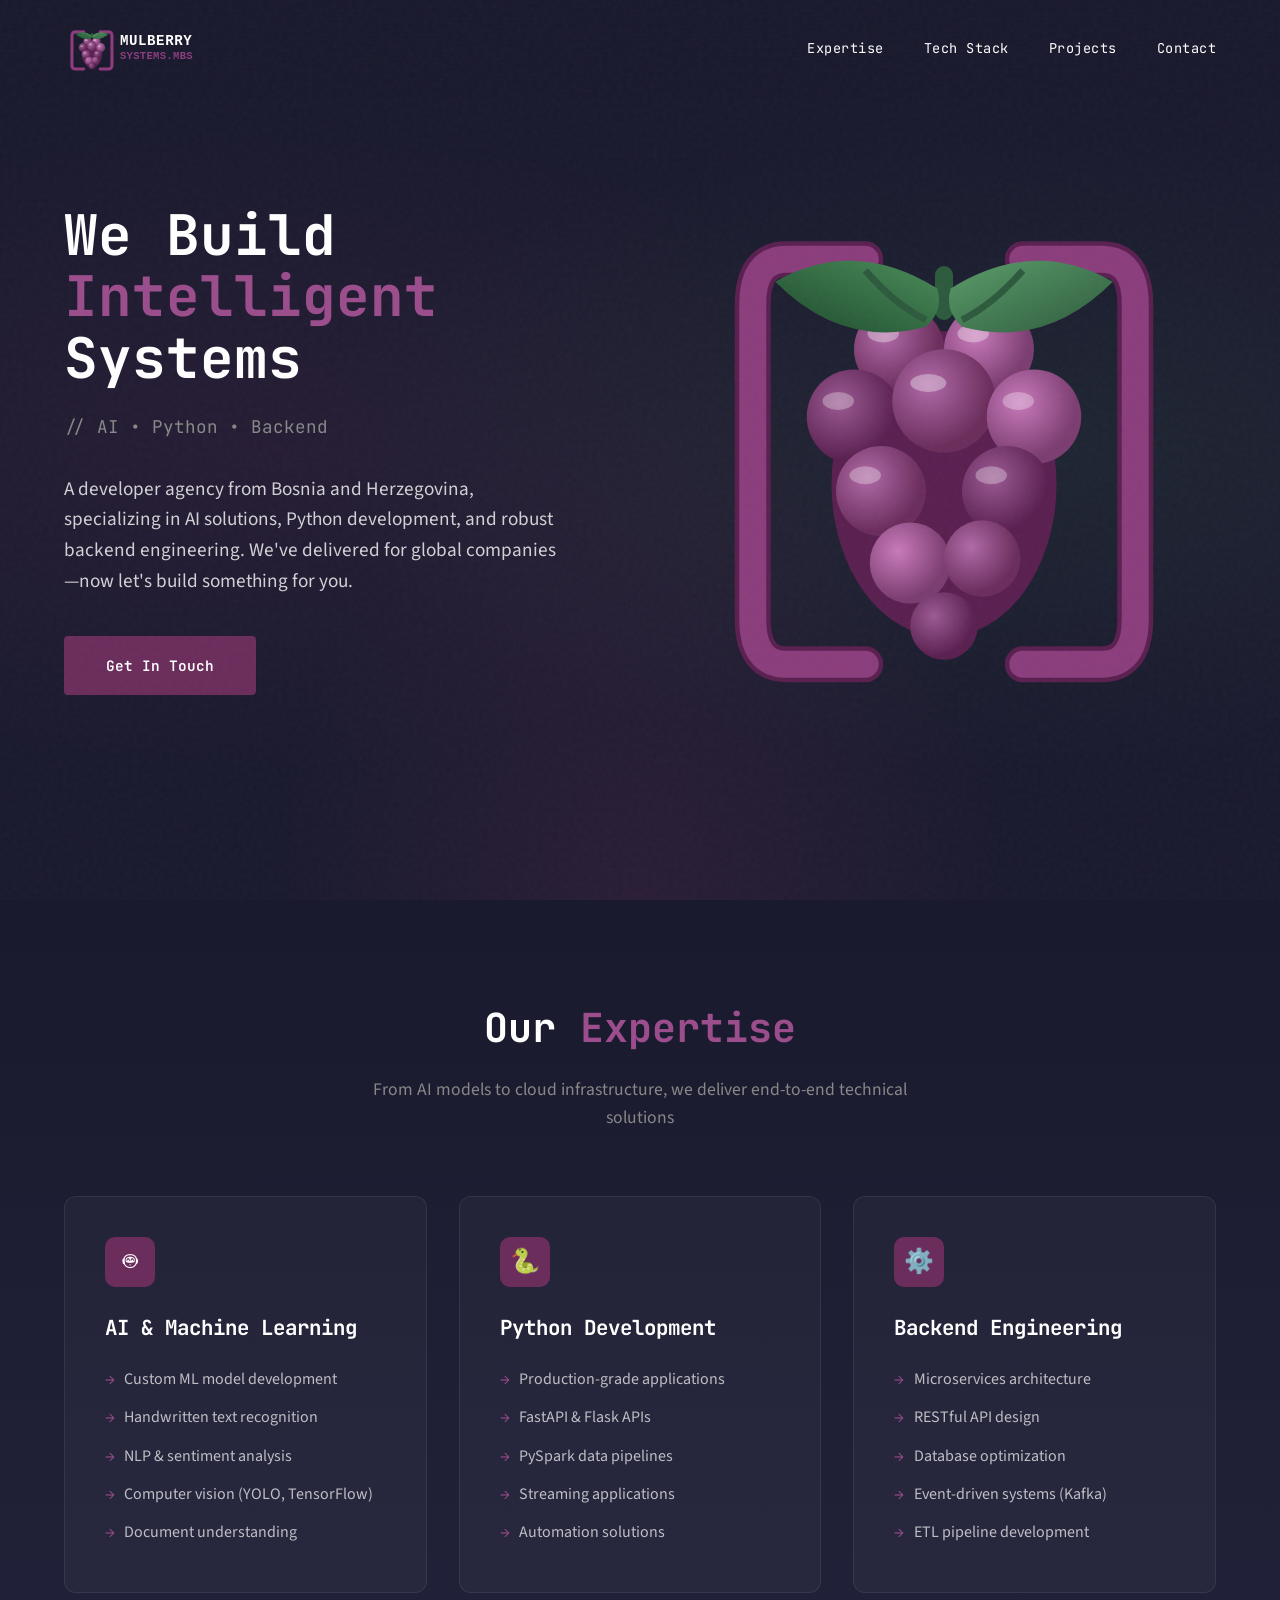
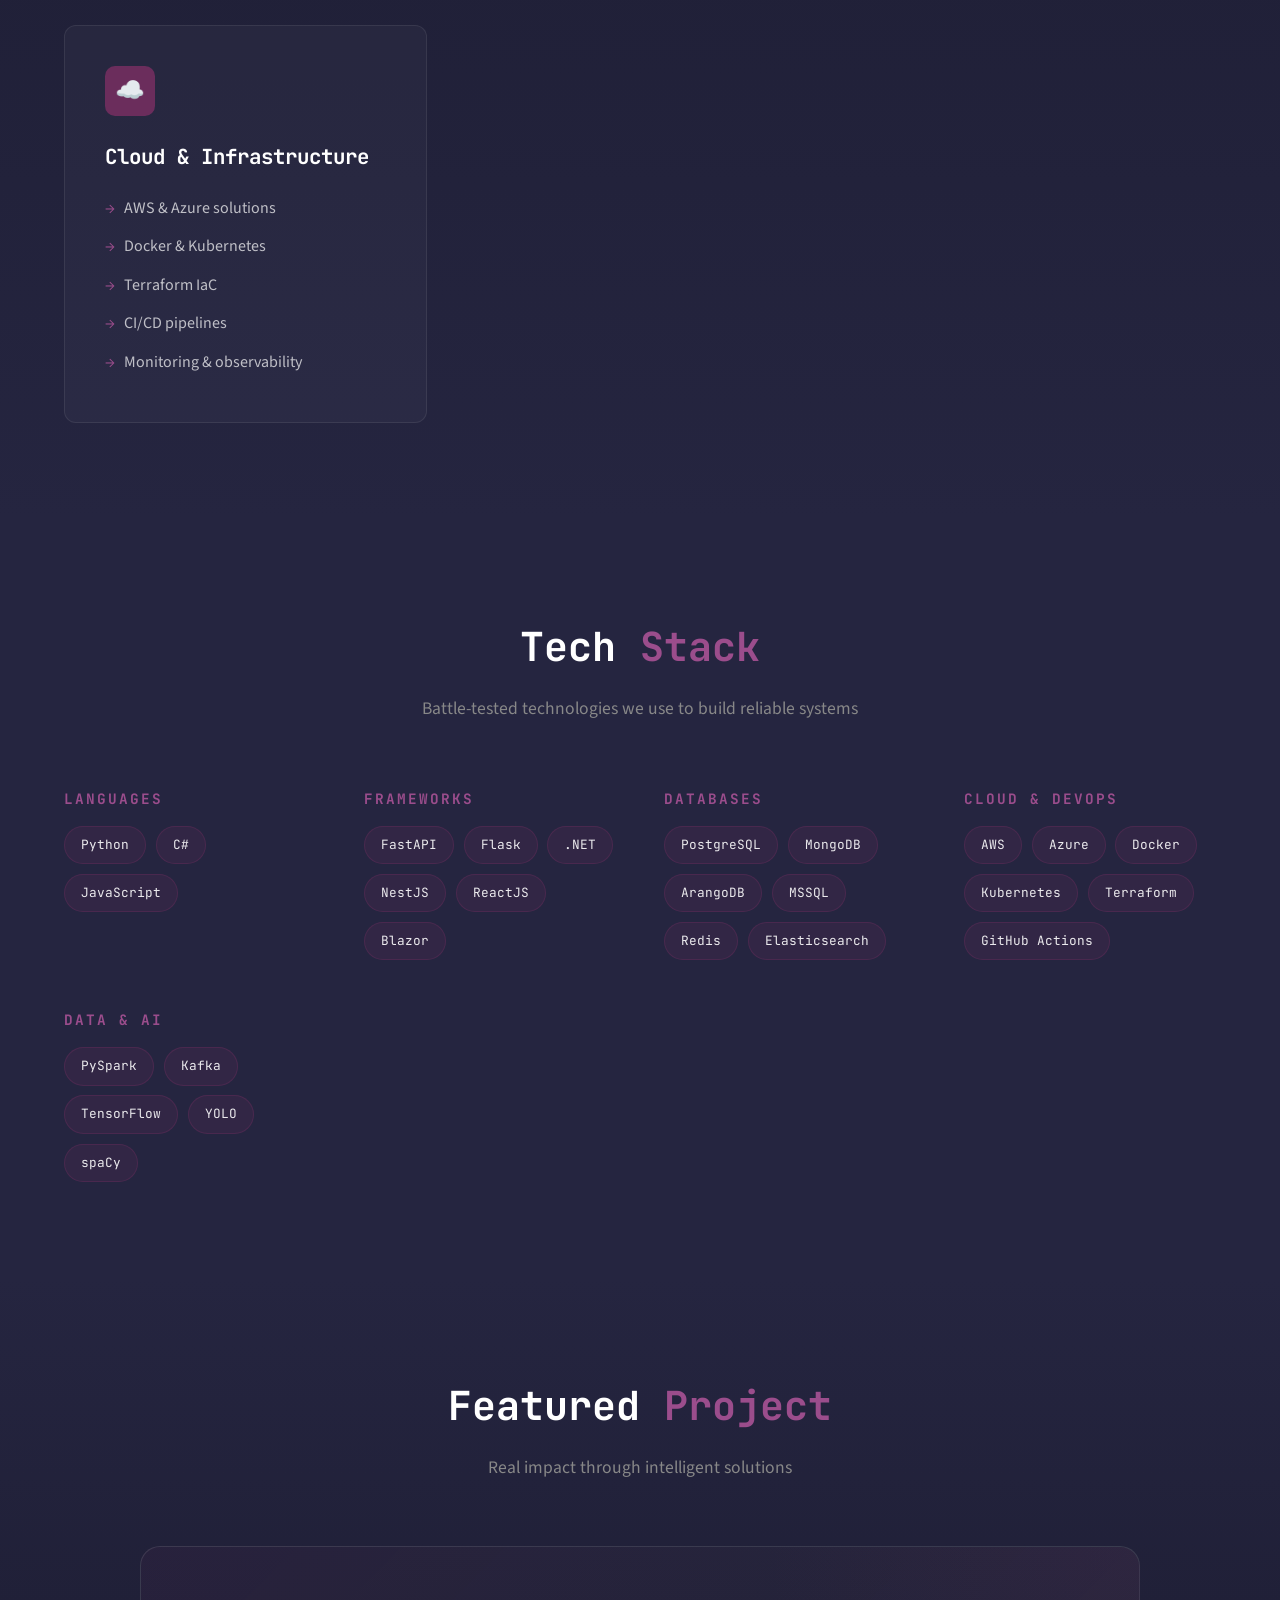
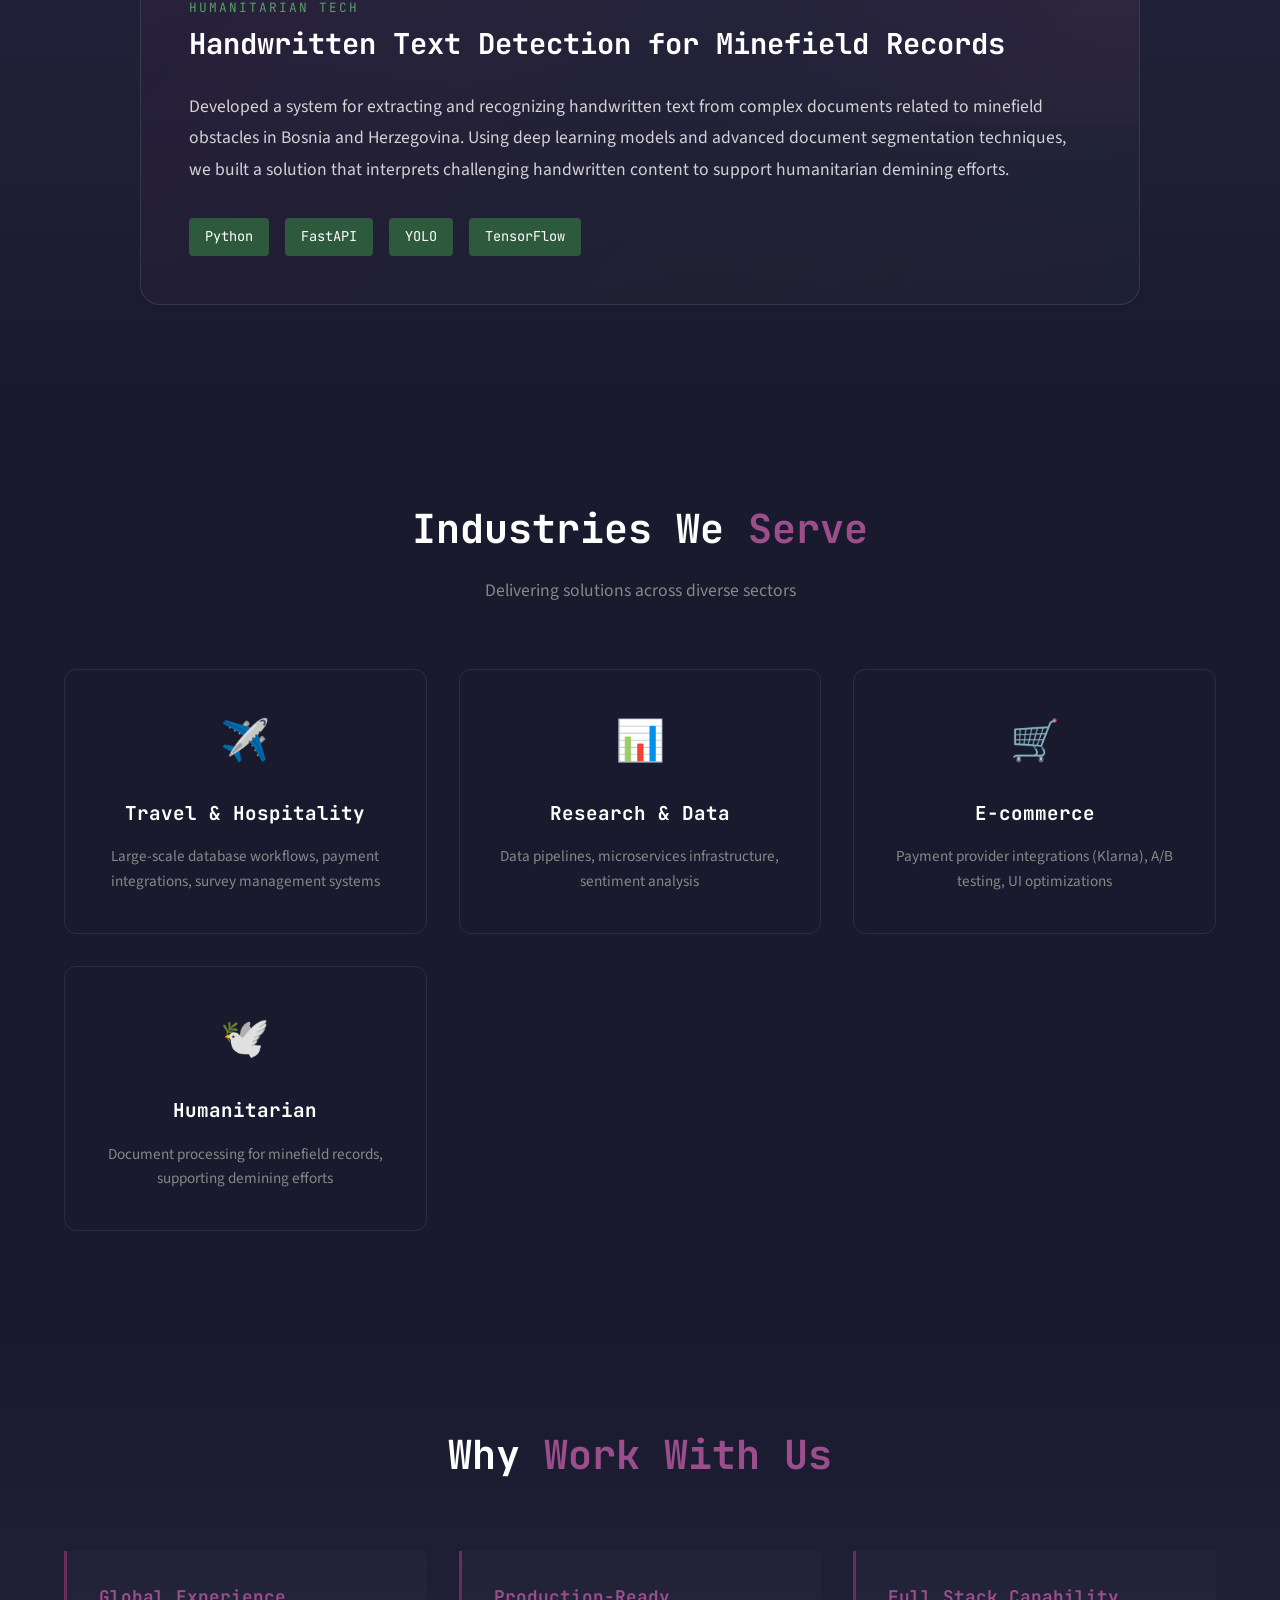
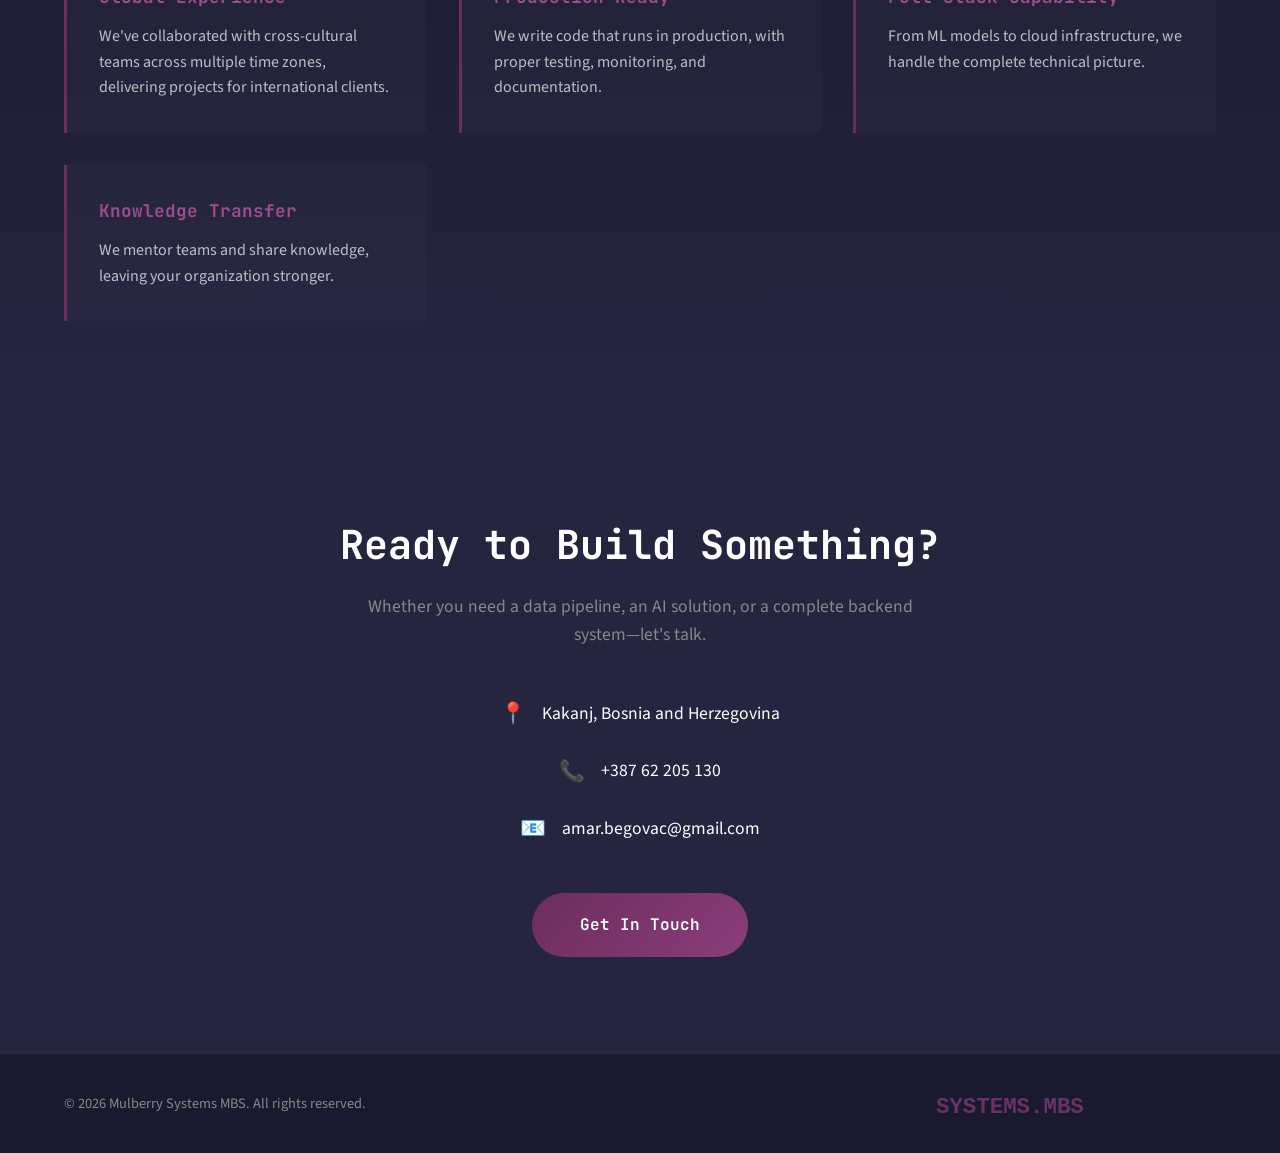
==== index.html @ ce08b0de "init site" ====
<!DOCTYPE html>
<html lang="en">
<head>
  <meta charset="UTF-8">
  <meta name="viewport" content="width=device-width, initial-scale=1.0">
  <title>Mulberry Systems MBS | AI • Python • Backend</title>
  <link rel="preconnect" href="https://fonts.googleapis.com">
  <link rel="preconnect" href="https://fonts.gstatic.com" crossorigin>
  <link href="https://fonts.googleapis.com/css2?family=JetBrains+Mono:wght@400;600;700&family=Source+Sans+3:wght@300;400;600;700&display=swap" rel="stylesheet">
  <style>
    :root {
      --mulberry-dark: #4A1942;
      --mulberry: #6B2D5C;
      --mulberry-mid: #8B3D7C;
      --mulberry-light: #9B4D8C;
      --mulberry-glow: #B06AA8;
      --leaf-dark: #2D5A3D;
      --leaf: #4A8C59;
      --leaf-light: #5A9C69;
      --dark: #1a1a2e;
      --dark-mid: #252540;
      --gray: #888888;
      --light-gray: #f5f5f5;
      --white: #ffffff;
    }

    * {
      margin: 0;
      padding: 0;
      box-sizing: border-box;
    }

    html {
      scroll-behavior: smooth;
    }

    body {
      font-family: 'Source Sans 3', sans-serif;
      background: var(--dark);
      color: var(--white);
      line-height: 1.6;
      overflow-x: hidden;
    }

    /* Noise texture overlay */
    body::before {
      content: '';
      position: fixed;
      top: 0;
      left: 0;
      width: 100%;
      height: 100%;
      background-image: url("data:image/svg+xml,%3Csvg viewBox='0 0 200 200' xmlns='http://www.w3.org/2000/svg'%3E%3Cfilter id='noise'%3E%3CfeTurbulence type='fractalNoise' baseFrequency='0.9' numOctaves='4' stitchTiles='stitch'/%3E%3C/filter%3E%3Crect width='100%' height='100%' filter='url(%23noise)'/%3E%3C/svg%3E");
      opacity: 0.03;
      pointer-events: none;
      z-index: 1000;
    }

    /* Navigation */
    nav {
      position: fixed;
      top: 0;
      left: 0;
      right: 0;
      padding: 1.5rem 4rem;
      display: flex;
      justify-content: space-between;
      align-items: center;
      z-index: 100;
      background: linear-gradient(180deg, rgba(26,26,46,0.95) 0%, rgba(26,26,46,0) 100%);
      transition: all 0.3s ease;
    }

    nav.scrolled {
      background: rgba(26,26,46,0.98);
      backdrop-filter: blur(10px);
      padding: 1rem 4rem;
    }

    .logo {
      height: 50px;
    }

    .nav-links {
      display: flex;
      gap: 2.5rem;
      list-style: none;
    }

    .nav-links a {
      color: var(--white);
      text-decoration: none;
      font-family: 'JetBrains Mono', monospace;
      font-size: 0.85rem;
      letter-spacing: 0.5px;
      position: relative;
      padding: 0.5rem 0;
      transition: color 0.3s ease;
    }

    .nav-links a::after {
      content: '';
      position: absolute;
      bottom: 0;
      left: 0;
      width: 0;
      height: 2px;
      background: var(--mulberry-light);
      transition: width 0.3s ease;
    }

    .nav-links a:hover {
      color: var(--mulberry-light);
    }

    .nav-links a:hover::after {
      width: 100%;
    }

    /* Hero Section */
    .hero {
      min-height: 100vh;
      display: flex;
      align-items: center;
      justify-content: center;
      position: relative;
      padding: 6rem 4rem;
      overflow: hidden;
    }

    .hero-bg {
      position: absolute;
      top: 0;
      left: 0;
      right: 0;
      bottom: 0;
      background: 
        radial-gradient(ellipse at 20% 50%, rgba(107, 45, 92, 0.15) 0%, transparent 50%),
        radial-gradient(ellipse at 80% 50%, rgba(74, 140, 89, 0.1) 0%, transparent 50%),
        radial-gradient(ellipse at 50% 100%, rgba(107, 45, 92, 0.2) 0%, transparent 40%);
    }

    .hero-content {
      max-width: 1400px;
      width: 100%;
      display: grid;
      grid-template-columns: 1fr 1fr;
      gap: 4rem;
      align-items: center;
      position: relative;
      z-index: 1;
    }

    .hero-text h1 {
      font-family: 'JetBrains Mono', monospace;
      font-size: 3.5rem;
      font-weight: 700;
      line-height: 1.1;
      margin-bottom: 1.5rem;
    }

    .hero-text h1 .highlight {
      color: var(--mulberry-light);
    }

    .hero-text .tagline {
      font-family: 'JetBrains Mono', monospace;
      color: var(--gray);
      font-size: 1.1rem;
      margin-bottom: 2rem;
    }

    .hero-text p {
      font-size: 1.2rem;
      color: rgba(255,255,255,0.8);
      max-width: 500px;
      margin-bottom: 2.5rem;
    }

    .cta-button {
      display: inline-block;
      padding: 1rem 2.5rem;
      background: var(--mulberry);
      color: var(--white);
      text-decoration: none;
      font-family: 'JetBrains Mono', monospace;
      font-size: 0.9rem;
      font-weight: 600;
      border-radius: 4px;
      transition: all 0.3s ease;
      border: 2px solid var(--mulberry);
    }

    .cta-button:hover {
      background: transparent;
      color: var(--mulberry-light);
      border-color: var(--mulberry-light);
      transform: translateY(-2px);
      box-shadow: 0 10px 30px rgba(107, 45, 92, 0.3);
    }

    .hero-visual {
      display: flex;
      justify-content: center;
      align-items: center;
    }

    .hero-logo {
      width: 100%;
      max-width: 450px;
      animation: float 6s ease-in-out infinite;
    }

    @keyframes float {
      0%, 100% { transform: translateY(0px); }
      50% { transform: translateY(-20px); }
    }

    /* Section Styles */
    section {
      padding: 6rem 4rem;
      position: relative;
    }

    .section-header {
      text-align: center;
      margin-bottom: 4rem;
    }

    .section-header h2 {
      font-family: 'JetBrains Mono', monospace;
      font-size: 2.5rem;
      font-weight: 700;
      margin-bottom: 1rem;
    }

    .section-header h2 .accent {
      color: var(--mulberry-light);
    }

    .section-header p {
      color: var(--gray);
      font-size: 1.1rem;
      max-width: 600px;
      margin: 0 auto;
    }

    /* Expertise Section */
    .expertise {
      background: linear-gradient(180deg, var(--dark) 0%, var(--dark-mid) 100%);
    }

    .expertise-grid {
      display: grid;
      grid-template-columns: repeat(auto-fit, minmax(320px, 1fr));
      gap: 2rem;
      max-width: 1400px;
      margin: 0 auto;
    }

    .expertise-card {
      background: rgba(255,255,255,0.03);
      border: 1px solid rgba(255,255,255,0.08);
      border-radius: 12px;
      padding: 2.5rem;
      transition: all 0.4s ease;
      position: relative;
      overflow: hidden;
    }

    .expertise-card::before {
      content: '';
      position: absolute;
      top: 0;
      left: 0;
      right: 0;
      height: 3px;
      background: linear-gradient(90deg, var(--mulberry), var(--mulberry-light));
      transform: scaleX(0);
      transition: transform 0.4s ease;
    }

    .expertise-card:hover {
      background: rgba(255,255,255,0.05);
      border-color: rgba(139, 61, 124, 0.3);
      transform: translateY(-5px);
    }

    .expertise-card:hover::before {
      transform: scaleX(1);
    }

    .expertise-card .icon {
      width: 50px;
      height: 50px;
      background: var(--mulberry);
      border-radius: 10px;
      display: flex;
      align-items: center;
      justify-content: center;
      margin-bottom: 1.5rem;
      font-size: 1.5rem;
    }

    .expertise-card h3 {
      font-family: 'JetBrains Mono', monospace;
      font-size: 1.3rem;
      margin-bottom: 1rem;
      color: var(--white);
    }

    .expertise-card ul {
      list-style: none;
      color: rgba(255,255,255,0.7);
    }

    .expertise-card li {
      padding: 0.4rem 0;
      padding-left: 1.2rem;
      position: relative;
    }

    .expertise-card li::before {
      content: '→';
      position: absolute;
      left: 0;
      color: var(--mulberry-light);
    }

    /* Tech Stack Section */
    .tech-stack {
      background: var(--dark-mid);
    }

    .tech-categories {
      display: grid;
      grid-template-columns: repeat(auto-fit, minmax(250px, 1fr));
      gap: 3rem;
      max-width: 1200px;
      margin: 0 auto;
    }

    .tech-category h3 {
      font-family: 'JetBrains Mono', monospace;
      font-size: 0.9rem;
      color: var(--mulberry-light);
      margin-bottom: 1rem;
      text-transform: uppercase;
      letter-spacing: 2px;
    }

    .tech-tags {
      display: flex;
      flex-wrap: wrap;
      gap: 0.6rem;
    }

    .tech-tag {
      background: rgba(107, 45, 92, 0.2);
      border: 1px solid rgba(107, 45, 92, 0.4);
      padding: 0.5rem 1rem;
      border-radius: 20px;
      font-family: 'JetBrains Mono', monospace;
      font-size: 0.8rem;
      color: rgba(255,255,255,0.9);
      transition: all 0.3s ease;
    }

    .tech-tag:hover {
      background: var(--mulberry);
      border-color: var(--mulberry);
      transform: scale(1.05);
    }

    /* Featured Project */
    .featured-project {
      background: linear-gradient(180deg, var(--dark-mid) 0%, var(--dark) 100%);
    }

    .project-showcase {
      max-width: 1000px;
      margin: 0 auto;
      background: linear-gradient(135deg, rgba(107, 45, 92, 0.1) 0%, rgba(74, 140, 89, 0.05) 100%);
      border: 1px solid rgba(255,255,255,0.1);
      border-radius: 20px;
      padding: 3rem;
      position: relative;
      overflow: hidden;
    }

    .project-showcase::before {
      content: '';
      position: absolute;
      top: -50%;
      right: -50%;
      width: 100%;
      height: 100%;
      background: radial-gradient(circle, rgba(107, 45, 92, 0.15) 0%, transparent 70%);
    }

    .project-content {
      position: relative;
      z-index: 1;
    }

    .project-label {
      font-family: 'JetBrains Mono', monospace;
      font-size: 0.8rem;
      color: var(--leaf-light);
      text-transform: uppercase;
      letter-spacing: 2px;
      margin-bottom: 1rem;
    }

    .project-content h3 {
      font-family: 'JetBrains Mono', monospace;
      font-size: 1.8rem;
      margin-bottom: 1.5rem;
    }

    .project-content p {
      color: rgba(255,255,255,0.8);
      font-size: 1.1rem;
      line-height: 1.8;
      margin-bottom: 2rem;
    }

    .project-tech {
      display: flex;
      gap: 1rem;
      flex-wrap: wrap;
    }

    .project-tech span {
      background: var(--leaf-dark);
      padding: 0.5rem 1rem;
      border-radius: 4px;
      font-family: 'JetBrains Mono', monospace;
      font-size: 0.85rem;
    }

    /* Industries Section */
    .industries {
      background: var(--dark);
    }

    .industries-grid {
      display: grid;
      grid-template-columns: repeat(auto-fit, minmax(280px, 1fr));
      gap: 2rem;
      max-width: 1200px;
      margin: 0 auto;
    }

    .industry-card {
      text-align: center;
      padding: 2.5rem 2rem;
      border: 1px solid rgba(255,255,255,0.08);
      border-radius: 12px;
      transition: all 0.3s ease;
    }

    .industry-card:hover {
      border-color: var(--mulberry-mid);
      background: rgba(107, 45, 92, 0.05);
    }

    .industry-card .industry-icon {
      font-size: 2.5rem;
      margin-bottom: 1.5rem;
    }

    .industry-card h3 {
      font-family: 'JetBrains Mono', monospace;
      font-size: 1.2rem;
      margin-bottom: 1rem;
    }

    .industry-card p {
      color: var(--gray);
      font-size: 0.95rem;
    }

    /* Why Us Section */
    .why-us {
      background: linear-gradient(180deg, var(--dark) 0%, var(--dark-mid) 100%);
    }

    .why-us-grid {
      display: grid;
      grid-template-columns: repeat(auto-fit, minmax(280px, 1fr));
      gap: 2rem;
      max-width: 1200px;
      margin: 0 auto;
    }

    .why-card {
      padding: 2rem;
      border-left: 3px solid var(--mulberry);
      background: rgba(255,255,255,0.02);
    }

    .why-card h3 {
      font-family: 'JetBrains Mono', monospace;
      font-size: 1.1rem;
      margin-bottom: 0.8rem;
      color: var(--mulberry-light);
    }

    .why-card p {
      color: rgba(255,255,255,0.7);
    }

    /* Contact Section */
    .contact {
      background: var(--dark-mid);
      text-align: center;
    }

    .contact-content {
      max-width: 600px;
      margin: 0 auto;
    }

    .contact-content h2 {
      font-family: 'JetBrains Mono', monospace;
      font-size: 2.5rem;
      margin-bottom: 1rem;
    }

    .contact-content > p {
      color: var(--gray);
      font-size: 1.1rem;
      margin-bottom: 3rem;
    }

    .contact-details {
      display: flex;
      flex-direction: column;
      gap: 1.5rem;
      margin-bottom: 3rem;
    }

    .contact-item {
      display: flex;
      align-items: center;
      justify-content: center;
      gap: 1rem;
      font-size: 1.1rem;
    }

    .contact-item .icon {
      font-size: 1.3rem;
    }

    .contact-item a {
      color: var(--white);
      text-decoration: none;
      transition: color 0.3s ease;
    }

    .contact-item a:hover {
      color: var(--mulberry-light);
    }

    .contact-cta {
      padding: 1.2rem 3rem;
      background: linear-gradient(135deg, var(--mulberry) 0%, var(--mulberry-mid) 100%);
      color: var(--white);
      text-decoration: none;
      font-family: 'JetBrains Mono', monospace;
      font-size: 1rem;
      font-weight: 600;
      border-radius: 50px;
      display: inline-block;
      transition: all 0.3s ease;
    }

    .contact-cta:hover {
      transform: translateY(-3px);
      box-shadow: 0 15px 40px rgba(107, 45, 92, 0.4);
    }

    /* Footer */
    footer {
      background: var(--dark);
      padding: 2rem 4rem;
      border-top: 1px solid rgba(255,255,255,0.08);
    }

    .footer-content {
      max-width: 1400px;
      margin: 0 auto;
      display: flex;
      justify-content: space-between;
      align-items: center;
    }

    .footer-content p {
      color: var(--gray);
      font-size: 0.9rem;
    }

    .footer-logo {
      height: 35px;
      opacity: 0.7;
    }

    /* Scroll animations */
    .fade-in {
      opacity: 0;
      transform: translateY(30px);
      transition: opacity 0.6s ease, transform 0.6s ease;
    }

    .fade-in.visible {
      opacity: 1;
      transform: translateY(0);
    }

    /* Mobile Responsive */
    @media (max-width: 968px) {
      nav {
        padding: 1rem 2rem;
      }

      .nav-links {
        display: none;
      }

      .hero-content {
        grid-template-columns: 1fr;
        text-align: center;
      }

      .hero-text h1 {
        font-size: 2.5rem;
      }

      .hero-text p {
        margin: 0 auto 2.5rem auto;
      }

      .hero-logo {
        max-width: 300px;
      }

      section {
        padding: 4rem 2rem;
      }

      .section-header h2 {
        font-size: 2rem;
      }

      .footer-content {
        flex-direction: column;
        gap: 1rem;
        text-align: center;
      }
    }

    /* Mobile menu */
    .mobile-menu-btn {
      display: none;
      background: none;
      border: none;
      color: var(--white);
      font-size: 1.5rem;
      cursor: pointer;
    }

    @media (max-width: 968px) {
      .mobile-menu-btn {
        display: block;
      }
    }
  </style>
</head>
<body>
  <!-- Navigation -->
  <nav id="navbar">
    <svg class="logo" viewBox="0 0 580 170" xmlns="http://www.w3.org/2000/svg">
      <defs>
        <radialGradient id="bg1" cx="35%" cy="35%" r="60%">
          <stop offset="0%" style="stop-color:#B06AA8"/>
          <stop offset="100%" style="stop-color:#6B2D5C"/>
        </radialGradient>
        <radialGradient id="bg2" cx="35%" cy="35%" r="60%">
          <stop offset="0%" style="stop-color:#9B5A93"/>
          <stop offset="100%" style="stop-color:#5A2050"/>
        </radialGradient>
        <radialGradient id="bg3" cx="35%" cy="35%" r="60%">
          <stop offset="0%" style="stop-color:#C87ABB"/>
          <stop offset="100%" style="stop-color:#7B3D70"/>
        </radialGradient>
        <radialGradient id="bgBg" cx="50%" cy="50%" r="50%">
          <stop offset="0%" style="stop-color:#6B3560"/>
          <stop offset="100%" style="stop-color:#4A1840"/>
        </radialGradient>
        <linearGradient id="lf1" x1="0%" y1="0%" x2="100%" y2="100%">
          <stop offset="0%" style="stop-color:#5A9C69"/>
          <stop offset="100%" style="stop-color:#2D5A3D"/>
        </linearGradient>
        <linearGradient id="lf2" x1="100%" y1="0%" x2="0%" y2="100%">
          <stop offset="0%" style="stop-color:#4A8C59"/>
          <stop offset="100%" style="stop-color:#1D4A2D"/>
        </linearGradient>
      </defs>
      <g transform="translate(25, 15)">
        <path d="M42 12 L14 12 Q2 12 2 26 L2 124 Q2 138 14 138 L42 138" fill="none" stroke="#5A2050" stroke-width="12" stroke-linecap="round"/>
        <path d="M42 12 L14 12 Q2 12 2 26 L2 124 Q2 138 14 138 L42 138" fill="none" stroke="#8B3D7C" stroke-width="9" stroke-linecap="round"/>
        <path d="M98 12 L126 12 Q138 12 138 26 L138 124 Q138 138 126 138 L98 138" fill="none" stroke="#5A2050" stroke-width="12" stroke-linecap="round"/>
        <path d="M98 12 L126 12 Q138 12 138 26 L138 124 Q138 138 126 138 L98 138" fill="none" stroke="#8B3D7C" stroke-width="9" stroke-linecap="round"/>
        <ellipse cx="70" cy="85" rx="35" ry="48" fill="#5A2050"/>
        <circle cx="55" cy="45" r="14" fill="url(#bg1)"/>
        <circle cx="85" cy="45" r="14" fill="url(#bg3)"/>
        <circle cx="40" cy="65" r="15" fill="url(#bg2)"/>
        <circle cx="70" cy="60" r="16" fill="url(#bg1)"/>
        <circle cx="100" cy="65" r="15" fill="url(#bg3)"/>
        <circle cx="50" cy="88" r="14" fill="url(#bg1)"/>
        <circle cx="90" cy="88" r="14" fill="url(#bg2)"/>
        <circle cx="60" cy="110" r="13" fill="url(#bg3)"/>
        <circle cx="82" cy="108" r="12" fill="url(#bg1)"/>
        <circle cx="70" cy="128" r="11" fill="url(#bg2)"/>
        <ellipse cx="50" cy="40" rx="5" ry="3" fill="rgba(255,255,255,0.35)"/>
        <ellipse cx="80" cy="40" rx="5" ry="3" fill="rgba(255,255,255,0.35)"/>
        <ellipse cx="35" cy="60" rx="5" ry="3" fill="rgba(255,255,255,0.3)"/>
        <ellipse cx="65" cy="54" rx="6" ry="3" fill="rgba(255,255,255,0.35)"/>
        <ellipse cx="95" cy="60" rx="5" ry="3" fill="rgba(255,255,255,0.3)"/>
        <ellipse cx="45" cy="83" rx="5" ry="3" fill="rgba(255,255,255,0.3)"/>
        <ellipse cx="85" cy="83" rx="5" ry="3" fill="rgba(255,255,255,0.3)"/>
        <path d="M70 30 L70 18" stroke="#2D5A3D" stroke-width="6" stroke-linecap="round"/>
        <path d="M68 22 Q40 5 15 20 Q35 40 65 35 Q70 30 68 22 Z" fill="url(#lf2)"/>
        <path d="M42 18 Q52 28 64 32" stroke="#2D5A3D" stroke-width="2" fill="none"/>
        <path d="M72 22 Q100 5 125 20 Q105 40 75 35 Q70 30 72 22 Z" fill="url(#lf1)"/>
        <path d="M98 18 Q88 28 76 32" stroke="#2D5A3D" stroke-width="2" fill="none"/>
      </g>
      <text x="190" y="70" font-family="'Courier New', monospace" font-size="48" font-weight="bold" fill="#ffffff" letter-spacing="2">MULBERRY</text>
      <text x="190" y="120" font-family="'Courier New', monospace" font-size="36" font-weight="bold" fill="#8B3D7C" letter-spacing="1">SYSTEMS.MBS</text>
    </svg>
    <ul class="nav-links">
      <li><a href="#expertise">Expertise</a></li>
      <li><a href="#tech">Tech Stack</a></li>
      <li><a href="#project">Projects</a></li>
      <li><a href="#contact">Contact</a></li>
    </ul>
    <button class="mobile-menu-btn">☰</button>
  </nav>

  <!-- Hero Section -->
  <section class="hero">
    <div class="hero-bg"></div>
    <div class="hero-content">
      <div class="hero-text">
        <h1>We Build <span class="highlight">Intelligent</span> Systems</h1>
        <p class="tagline">// AI • Python • Backend</p>
        <p>A developer agency from Bosnia and Herzegovina, specializing in AI solutions, Python development, and robust backend engineering. We've delivered for global companies—now let's build something for you.</p>
        <a href="#contact" class="cta-button">Get In Touch</a>
      </div>
      <div class="hero-visual">
        <svg class="hero-logo" viewBox="0 0 200 220" xmlns="http://www.w3.org/2000/svg">
          <defs>
            <radialGradient id="hb1" cx="35%" cy="35%" r="60%">
              <stop offset="0%" style="stop-color:#B06AA8"/>
              <stop offset="100%" style="stop-color:#6B2D5C"/>
            </radialGradient>
            <radialGradient id="hb2" cx="35%" cy="35%" r="60%">
              <stop offset="0%" style="stop-color:#9B5A93"/>
              <stop offset="100%" style="stop-color:#5A2050"/>
            </radialGradient>
            <radialGradient id="hb3" cx="35%" cy="35%" r="60%">
              <stop offset="0%" style="stop-color:#C87ABB"/>
              <stop offset="100%" style="stop-color:#7B3D70"/>
            </radialGradient>
            <linearGradient id="hlf1" x1="0%" y1="0%" x2="100%" y2="100%">
              <stop offset="0%" style="stop-color:#5A9C69"/>
              <stop offset="100%" style="stop-color:#2D5A3D"/>
            </linearGradient>
            <linearGradient id="hlf2" x1="100%" y1="0%" x2="0%" y2="100%">
              <stop offset="0%" style="stop-color:#4A8C59"/>
              <stop offset="100%" style="stop-color:#1D4A2D"/>
            </linearGradient>
          </defs>
          <g transform="translate(10, 10)">
            <path d="M55 15 L20 15 Q5 15 5 35 L5 175 Q5 195 20 195 L55 195" fill="none" stroke="#5A2050" stroke-width="16" stroke-linecap="round"/>
            <path d="M55 15 L20 15 Q5 15 5 35 L5 175 Q5 195 20 195 L55 195" fill="none" stroke="#8B3D7C" stroke-width="12" stroke-linecap="round"/>
            <path d="M125 15 L160 15 Q175 15 175 35 L175 175 Q175 195 160 195 L125 195" fill="none" stroke="#5A2050" stroke-width="16" stroke-linecap="round"/>
            <path d="M125 15 L160 15 Q175 15 175 35 L175 175 Q175 195 160 195 L125 195" fill="none" stroke="#8B3D7C" stroke-width="12" stroke-linecap="round"/>
            <ellipse cx="90" cy="115" rx="50" ry="68" fill="#5A2050"/>
            <circle cx="70" cy="55" r="20" fill="url(#hb1)"/>
            <circle cx="110" cy="55" r="20" fill="url(#hb3)"/>
            <circle cx="50" cy="85" r="21" fill="url(#hb2)"/>
            <circle cx="90" cy="78" r="23" fill="url(#hb1)"/>
            <circle cx="130" cy="85" r="21" fill="url(#hb3)"/>
            <circle cx="62" cy="118" r="20" fill="url(#hb1)"/>
            <circle cx="118" cy="118" r="20" fill="url(#hb2)"/>
            <circle cx="75" cy="150" r="18" fill="url(#hb3)"/>
            <circle cx="107" cy="148" r="17" fill="url(#hb1)"/>
            <circle cx="90" cy="178" r="15" fill="url(#hb2)"/>
            <ellipse cx="63" cy="48" rx="7" ry="4" fill="rgba(255,255,255,0.35)"/>
            <ellipse cx="103" cy="48" rx="7" ry="4" fill="rgba(255,255,255,0.35)"/>
            <ellipse cx="43" cy="78" rx="7" ry="4" fill="rgba(255,255,255,0.3)"/>
            <ellipse cx="83" cy="70" rx="8" ry="4" fill="rgba(255,255,255,0.35)"/>
            <ellipse cx="123" cy="78" rx="7" ry="4" fill="rgba(255,255,255,0.3)"/>
            <ellipse cx="55" cy="111" rx="7" ry="4" fill="rgba(255,255,255,0.3)"/>
            <ellipse cx="111" cy="111" rx="7" ry="4" fill="rgba(255,255,255,0.3)"/>
            <path d="M90 38 L90 22" stroke="#2D5A3D" stroke-width="8" stroke-linecap="round"/>
            <path d="M87 28 Q50 5 15 25 Q45 55 82 45 Q90 38 87 28 Z" fill="url(#hlf2)"/>
            <path d="M55 20 Q68 35 82 42" stroke="#2D5A3D" stroke-width="3" fill="none"/>
            <path d="M93 28 Q130 5 165 25 Q135 55 98 45 Q90 38 93 28 Z" fill="url(#hlf1)"/>
            <path d="M125 20 Q112 35 98 42" stroke="#2D5A3D" stroke-width="3" fill="none"/>
          </g>
        </svg>
      </div>
    </div>
  </section>

  <!-- Expertise Section -->
  <section class="expertise" id="expertise">
    <div class="section-header fade-in">
      <h2>Our <span class="accent">Expertise</span></h2>
      <p>From AI models to cloud infrastructure, we deliver end-to-end technical solutions</p>
    </div>
    <div class="expertise-grid">
      <div class="expertise-card fade-in">
        <div class="icon">🤖</div>
        <h3>AI & Machine Learning</h3>
        <ul>
          <li>Custom ML model development</li>
          <li>Handwritten text recognition</li>
          <li>NLP & sentiment analysis</li>
          <li>Computer vision (YOLO, TensorFlow)</li>
          <li>Document understanding</li>
        </ul>
      </div>
      <div class="expertise-card fade-in">
        <div class="icon">🐍</div>
        <h3>Python Development</h3>
        <ul>
          <li>Production-grade applications</li>
          <li>FastAPI & Flask APIs</li>
          <li>PySpark data pipelines</li>
          <li>Streaming applications</li>
          <li>Automation solutions</li>
        </ul>
      </div>
      <div class="expertise-card fade-in">
        <div class="icon">⚙️</div>
        <h3>Backend Engineering</h3>
        <ul>
          <li>Microservices architecture</li>
          <li>RESTful API design</li>
          <li>Database optimization</li>
          <li>Event-driven systems (Kafka)</li>
          <li>ETL pipeline development</li>
        </ul>
      </div>
      <div class="expertise-card fade-in">
        <div class="icon">☁️</div>
        <h3>Cloud & Infrastructure</h3>
        <ul>
          <li>AWS & Azure solutions</li>
          <li>Docker & Kubernetes</li>
          <li>Terraform IaC</li>
          <li>CI/CD pipelines</li>
          <li>Monitoring & observability</li>
        </ul>
      </div>
    </div>
  </section>

  <!-- Tech Stack Section -->
  <section class="tech-stack" id="tech">
    <div class="section-header fade-in">
      <h2>Tech <span class="accent">Stack</span></h2>
      <p>Battle-tested technologies we use to build reliable systems</p>
    </div>
    <div class="tech-categories fade-in">
      <div class="tech-category">
        <h3>Languages</h3>
        <div class="tech-tags">
          <span class="tech-tag">Python</span>
          <span class="tech-tag">C#</span>
          <span class="tech-tag">JavaScript</span>
        </div>
      </div>
      <div class="tech-category">
        <h3>Frameworks</h3>
        <div class="tech-tags">
          <span class="tech-tag">FastAPI</span>
          <span class="tech-tag">Flask</span>
          <span class="tech-tag">.NET</span>
          <span class="tech-tag">NestJS</span>
          <span class="tech-tag">ReactJS</span>
          <span class="tech-tag">Blazor</span>
        </div>
      </div>
      <div class="tech-category">
        <h3>Databases</h3>
        <div class="tech-tags">
          <span class="tech-tag">PostgreSQL</span>
          <span class="tech-tag">MongoDB</span>
          <span class="tech-tag">ArangoDB</span>
          <span class="tech-tag">MSSQL</span>
          <span class="tech-tag">Redis</span>
          <span class="tech-tag">Elasticsearch</span>
        </div>
      </div>
      <div class="tech-category">
        <h3>Cloud & DevOps</h3>
        <div class="tech-tags">
          <span class="tech-tag">AWS</span>
          <span class="tech-tag">Azure</span>
          <span class="tech-tag">Docker</span>
          <span class="tech-tag">Kubernetes</span>
          <span class="tech-tag">Terraform</span>
          <span class="tech-tag">GitHub Actions</span>
        </div>
      </div>
      <div class="tech-category">
        <h3>Data & AI</h3>
        <div class="tech-tags">
          <span class="tech-tag">PySpark</span>
          <span class="tech-tag">Kafka</span>
          <span class="tech-tag">TensorFlow</span>
          <span class="tech-tag">YOLO</span>
          <span class="tech-tag">spaCy</span>
        </div>
      </div>
    </div>
  </section>

  <!-- Featured Project Section -->
  <section class="featured-project" id="project">
    <div class="section-header fade-in">
      <h2>Featured <span class="accent">Project</span></h2>
      <p>Real impact through intelligent solutions</p>
    </div>
    <div class="project-showcase fade-in">
      <div class="project-content">
        <span class="project-label">Humanitarian Tech</span>
        <h3>Handwritten Text Detection for Minefield Records</h3>
        <p>Developed a system for extracting and recognizing handwritten text from complex documents related to minefield obstacles in Bosnia and Herzegovina. Using deep learning models and advanced document segmentation techniques, we built a solution that interprets challenging handwritten content to support humanitarian demining efforts.</p>
        <div class="project-tech">
          <span>Python</span>
          <span>FastAPI</span>
          <span>YOLO</span>
          <span>TensorFlow</span>
        </div>
      </div>
    </div>
  </section>

  <!-- Industries Section -->
  <section class="industries">
    <div class="section-header fade-in">
      <h2>Industries We <span class="accent">Serve</span></h2>
      <p>Delivering solutions across diverse sectors</p>
    </div>
    <div class="industries-grid">
      <div class="industry-card fade-in">
        <div class="industry-icon">✈️</div>
        <h3>Travel & Hospitality</h3>
        <p>Large-scale database workflows, payment integrations, survey management systems</p>
      </div>
      <div class="industry-card fade-in">
        <div class="industry-icon">📊</div>
        <h3>Research & Data</h3>
        <p>Data pipelines, microservices infrastructure, sentiment analysis</p>
      </div>
      <div class="industry-card fade-in">
        <div class="industry-icon">🛒</div>
        <h3>E-commerce</h3>
        <p>Payment provider integrations (Klarna), A/B testing, UI optimizations</p>
      </div>
      <div class="industry-card fade-in">
        <div class="industry-icon">🕊️</div>
        <h3>Humanitarian</h3>
        <p>Document processing for minefield records, supporting demining efforts</p>
      </div>
    </div>
  </section>

  <!-- Why Us Section -->
  <section class="why-us">
    <div class="section-header fade-in">
      <h2>Why <span class="accent">Work With Us</span></h2>
    </div>
    <div class="why-us-grid">
      <div class="why-card fade-in">
        <h3>Global Experience</h3>
        <p>We've collaborated with cross-cultural teams across multiple time zones, delivering projects for international clients.</p>
      </div>
      <div class="why-card fade-in">
        <h3>Production-Ready</h3>
        <p>We write code that runs in production, with proper testing, monitoring, and documentation.</p>
      </div>
      <div class="why-card fade-in">
        <h3>Full Stack Capability</h3>
        <p>From ML models to cloud infrastructure, we handle the complete technical picture.</p>
      </div>
      <div class="why-card fade-in">
        <h3>Knowledge Transfer</h3>
        <p>We mentor teams and share knowledge, leaving your organization stronger.</p>
      </div>
    </div>
  </section>

  <!-- Contact Section -->
  <section class="contact" id="contact">
    <div class="contact-content fade-in">
      <h2>Ready to Build Something?</h2>
      <p>Whether you need a data pipeline, an AI solution, or a complete backend system—let's talk.</p>
      <div class="contact-details">
        <div class="contact-item">
          <span class="icon">📍</span>
          <span>Kakanj, Bosnia and Herzegovina</span>
        </div>
        <div class="contact-item">
          <span class="icon">📞</span>
          <a href="tel:+38762205130">+387 62 205 130</a>
        </div>
        <div class="contact-item">
          <span class="icon">📧</span>
          <a href="mailto:amar.begovac@gmail.com">amar.begovac@gmail.com</a>
        </div>
      </div>
      <a href="mailto:amar.begovac@gmail.com" class="contact-cta">Get In Touch</a>
    </div>
  </section>

  <!-- Footer -->
  <footer>
    <div class="footer-content">
      <p>© 2026 Mulberry Systems MBS. All rights reserved.</p>
      <svg class="footer-logo" viewBox="0 0 400 50" xmlns="http://www.w3.org/2000/svg">
        <text x="0" y="38" font-family="'Courier New', monospace" font-size="32" font-weight="bold" fill="#8B3D7C">SYSTEMS.MBS</text>
      </svg>
    </div>
  </footer>

  <script>
    // Navbar scroll effect
    const navbar = document.getElementById('navbar');
    window.addEventListener('scroll', () => {
      if (window.scrollY > 50) {
        navbar.classList.add('scrolled');
      } else {
        navbar.classList.remove('scrolled');
      }
    });

    // Scroll animations
    const observerOptions = {
      threshold: 0.1,
      rootMargin: '0px 0px -50px 0px'
    };

    const observer = new IntersectionObserver((entries) => {
      entries.forEach(entry => {
        if (entry.isIntersecting) {
          entry.target.classList.add('visible');
        }
      });
    }, observerOptions);

    document.querySelectorAll('.fade-in').forEach(el => {
      observer.observe(el);
    });

    // Smooth scroll for navigation links
    document.querySelectorAll('a[href^="#"]').forEach(anchor => {
      anchor.addEventListener('click', function(e) {
        e.preventDefault();
        const target = document.querySelector(this.getAttribute('href'));
        if (target) {
          target.scrollIntoView({
            behavior: 'smooth',
            block: 'start'
          });
        }
      });
    });

    // Staggered animation for cards
    document.querySelectorAll('.expertise-card, .industry-card, .why-card').forEach((card, index) => {
      card.style.transitionDelay = `${index * 0.1}s`;
    });
  </script>
</body>
</html>
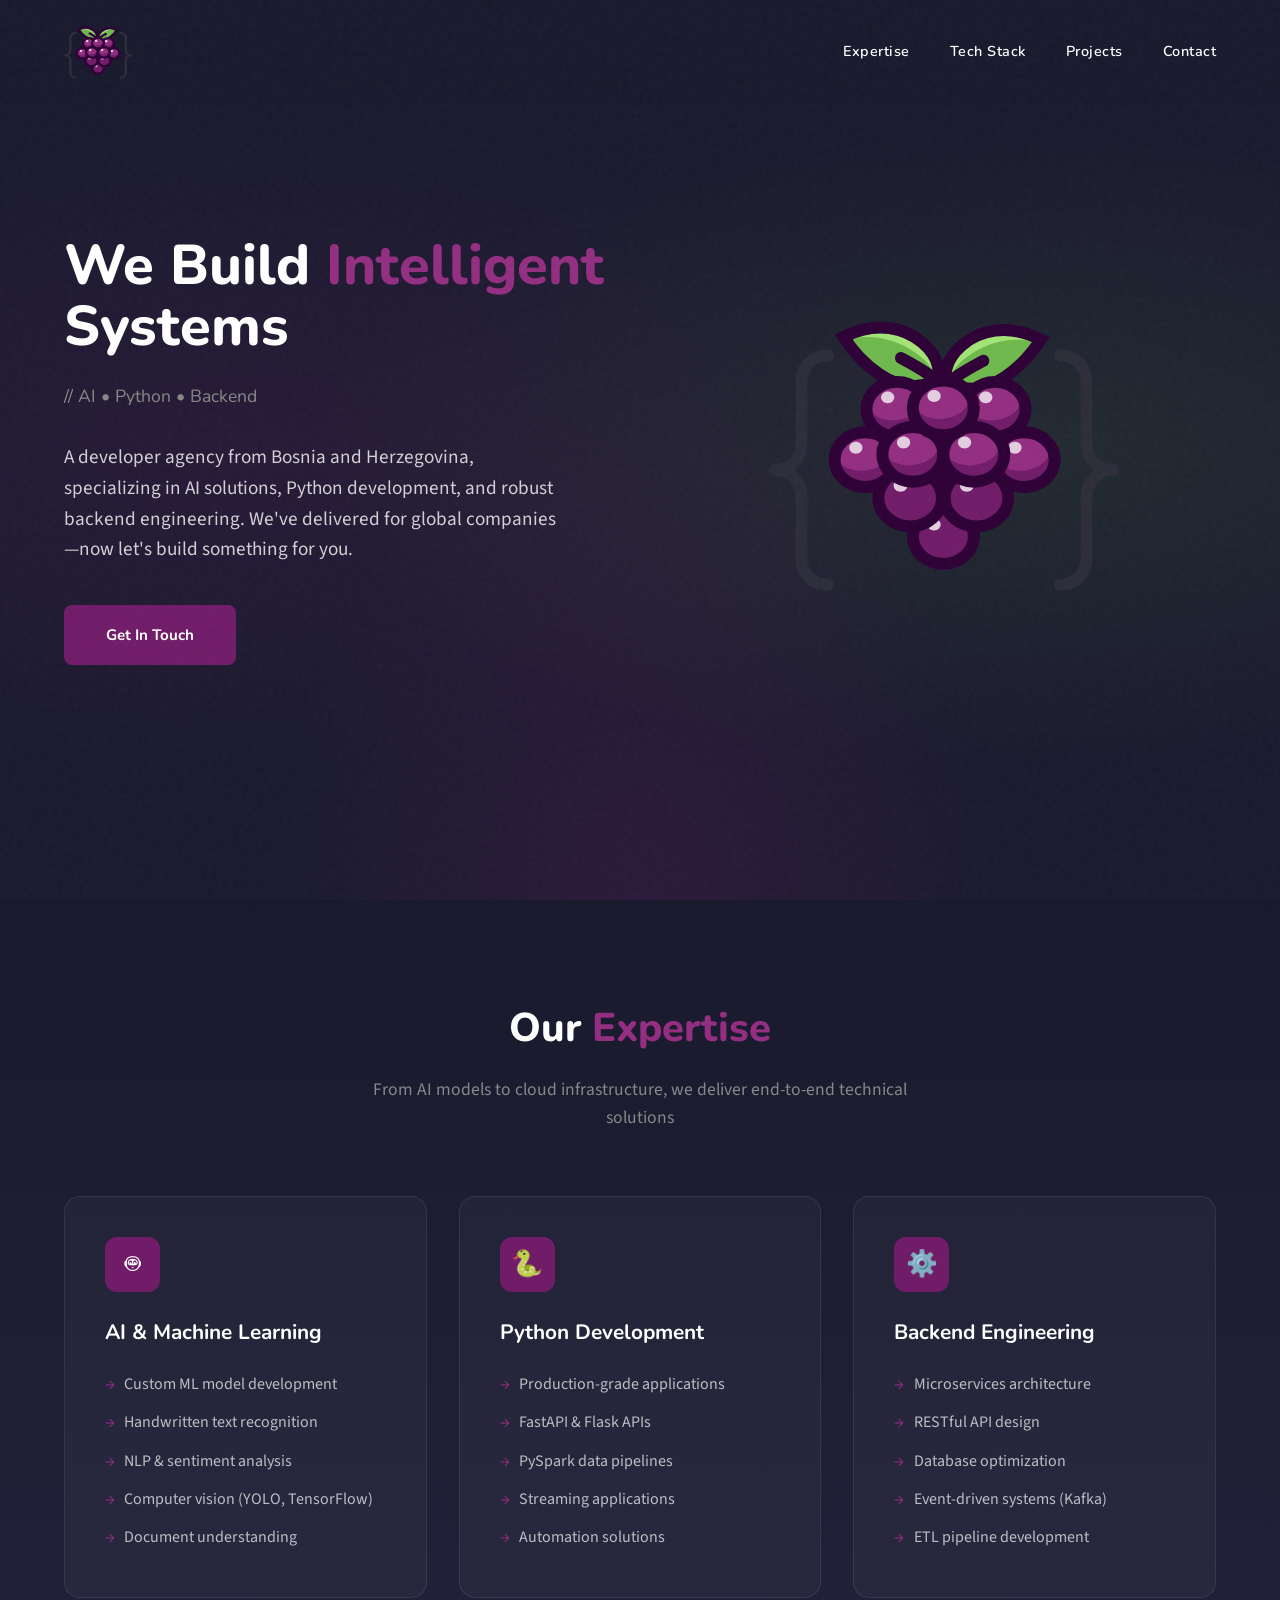
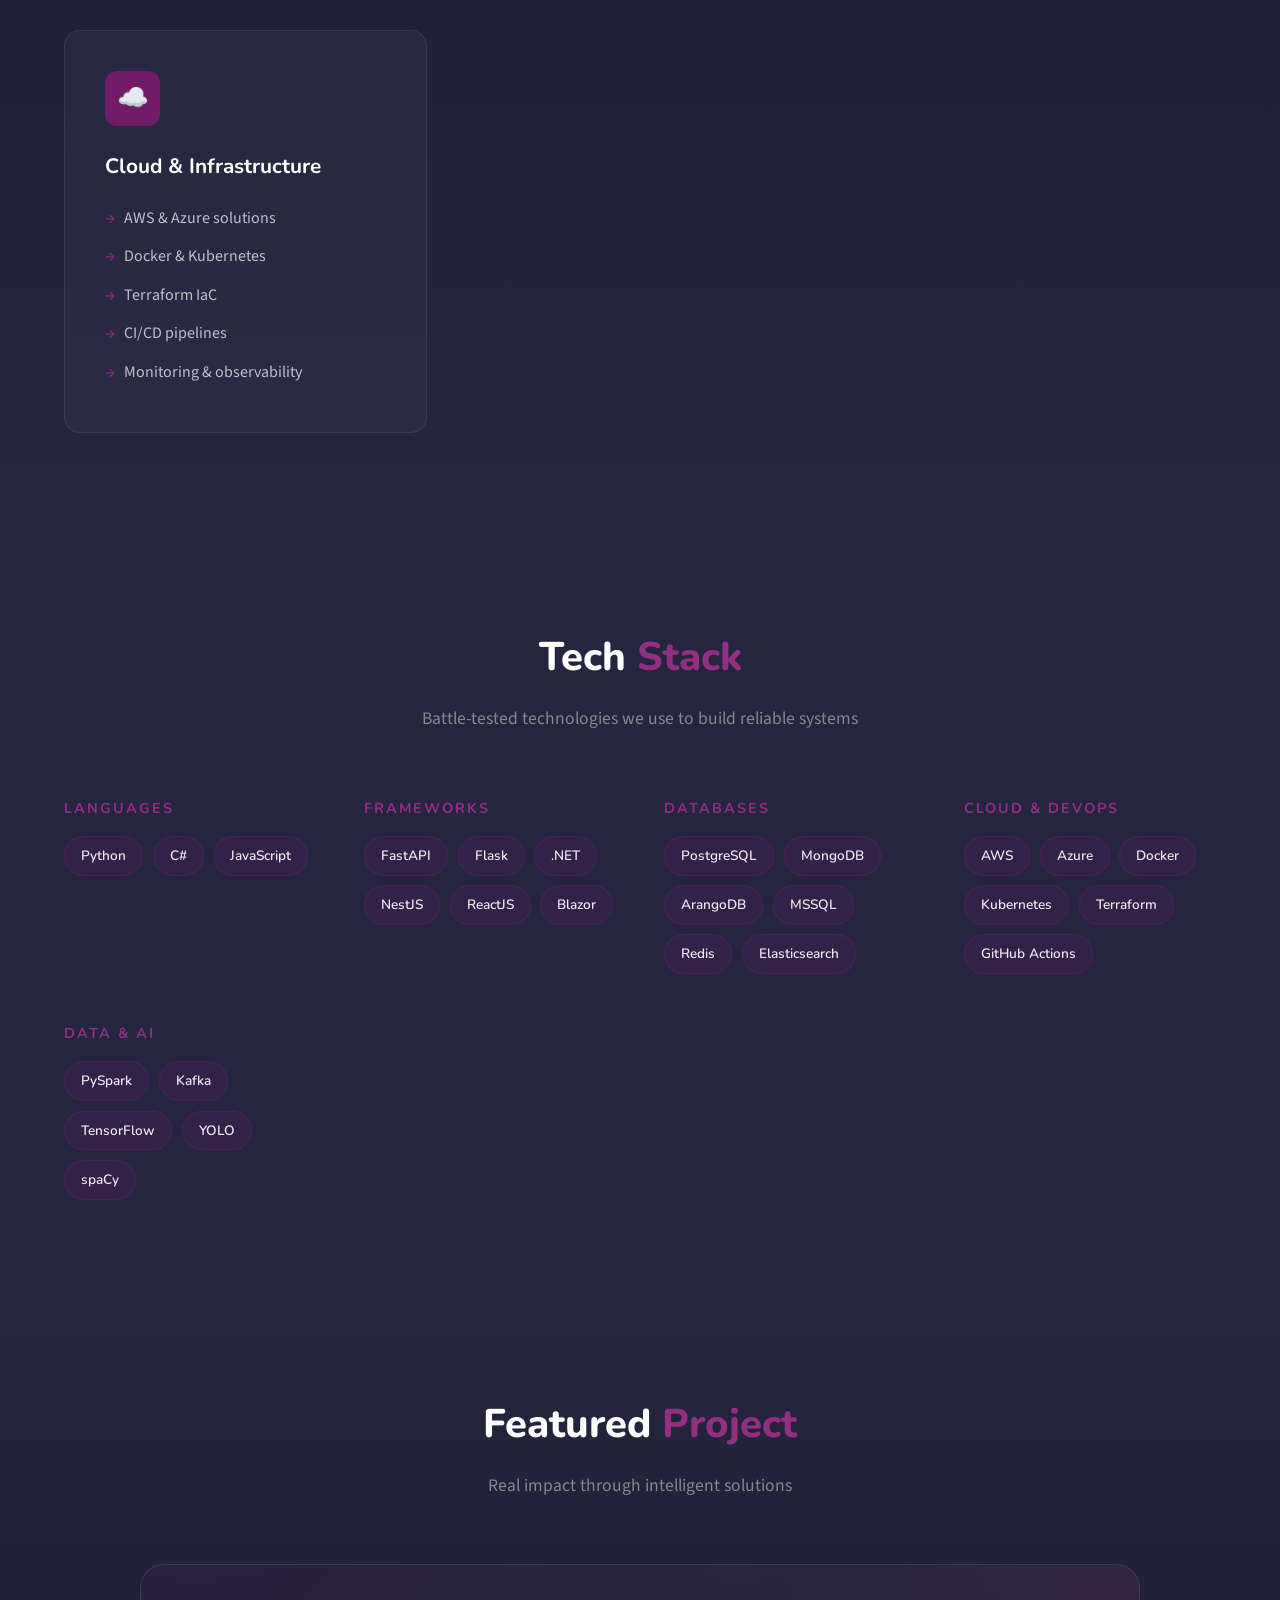
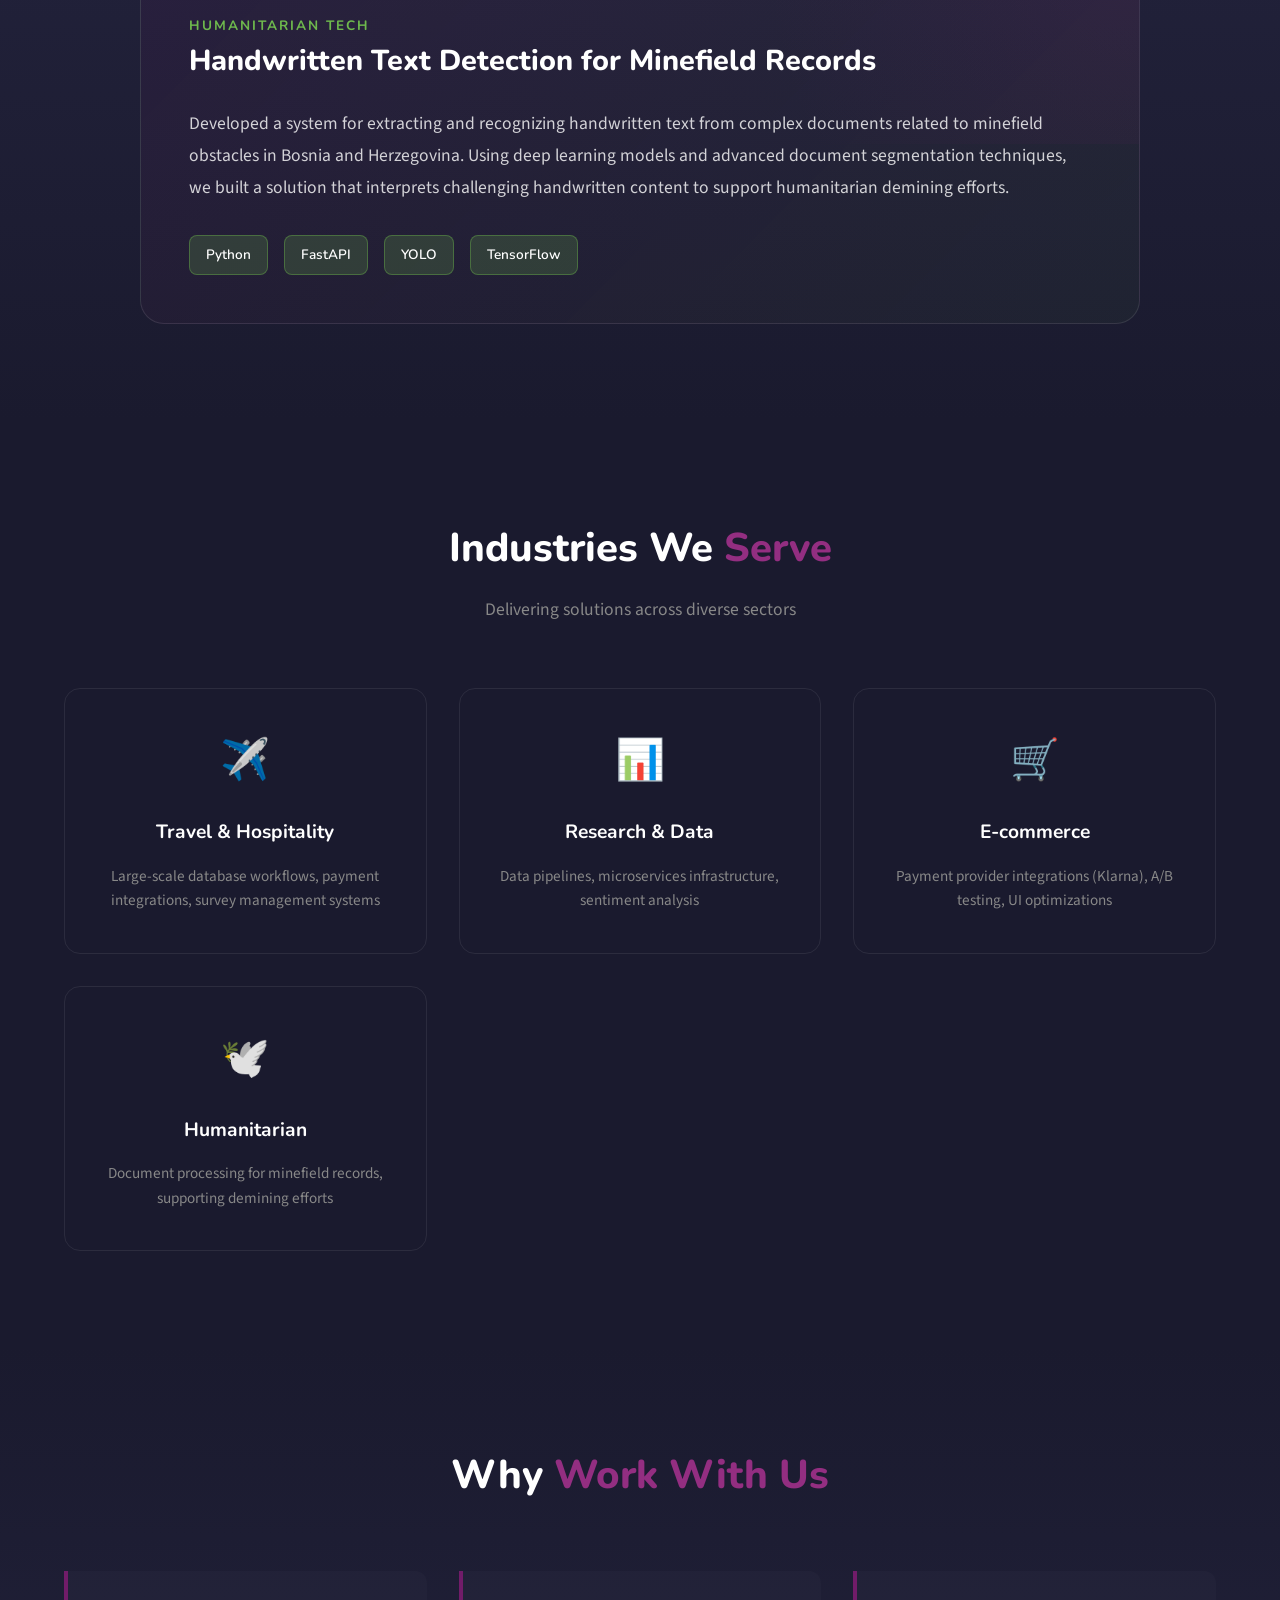
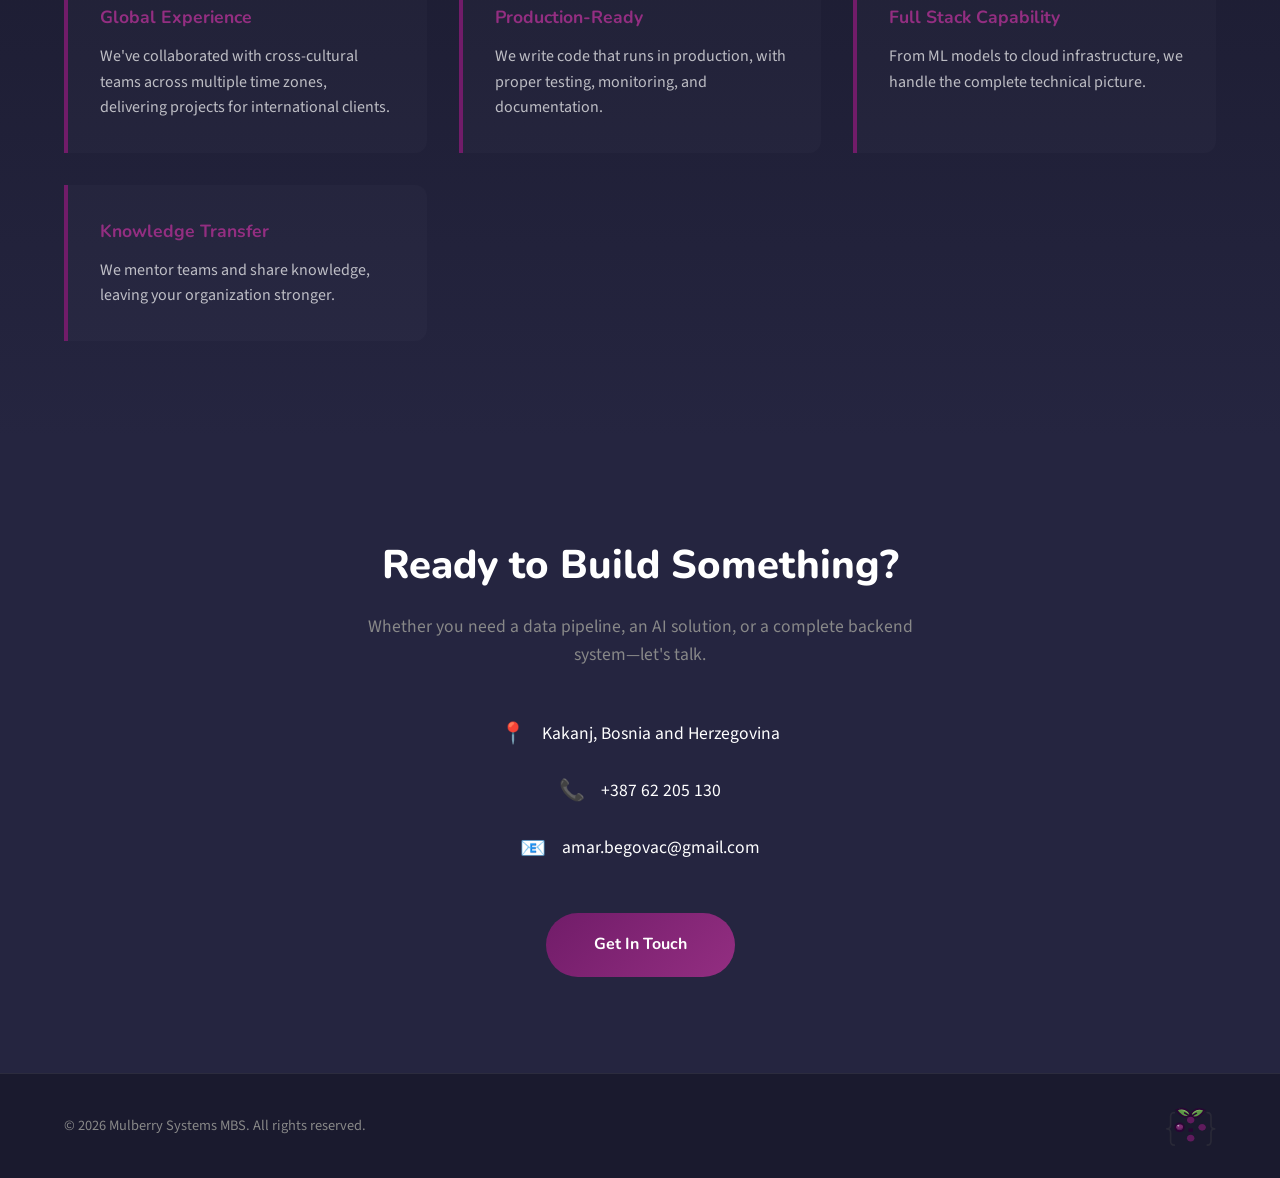
==== commit a577b5e4: "Add custom icon" ====
--- a/index.html
+++ b/index.html
@@ -6,17 +6,15 @@
   <title>Mulberry Systems MBS | AI • Python • Backend</title>
   <link rel="preconnect" href="https://fonts.googleapis.com">
   <link rel="preconnect" href="https://fonts.gstatic.com" crossorigin>
-  <link href="https://fonts.googleapis.com/css2?family=JetBrains+Mono:wght@400;600;700&family=Source+Sans+3:wght@300;400;600;700&display=swap" rel="stylesheet">
+  <link href="https://fonts.googleapis.com/css2?family=Nunito:wght@400;600;700;800&family=Source+Sans+3:wght@300;400;600;700&display=swap" rel="stylesheet">
   <style>
     :root {
-      --mulberry-dark: #4A1942;
-      --mulberry: #6B2D5C;
-      --mulberry-mid: #8B3D7C;
+      --mulberry-dark: #2E0036;
+      --mulberry: #711C69;
+      --mulberry-mid: #932E81;
       --mulberry-light: #9B4D8C;
-      --mulberry-glow: #B06AA8;
-      --leaf-dark: #2D5A3D;
-      --leaf: #4A8C59;
-      --leaf-light: #5A9C69;
+      --leaf-dark: #6EB94D;
+      --leaf: #A3E376;
       --dark: #1a1a2e;
       --dark-mid: #252540;
       --gray: #888888;
@@ -78,7 +76,8 @@
     }
 
     .logo {
-      height: 50px;
+      height: 55px;
+      width: auto;
     }
 
     .nav-links {
@@ -90,8 +89,9 @@
     .nav-links a {
       color: var(--white);
       text-decoration: none;
-      font-family: 'JetBrains Mono', monospace;
-      font-size: 0.85rem;
+      font-family: 'Nunito', sans-serif;
+      font-size: 0.9rem;
+      font-weight: 600;
       letter-spacing: 0.5px;
       position: relative;
       padding: 0.5rem 0;
@@ -105,12 +105,12 @@
       left: 0;
       width: 0;
       height: 2px;
-      background: var(--mulberry-light);
+      background: var(--mulberry-mid);
       transition: width 0.3s ease;
     }
 
     .nav-links a:hover {
-      color: var(--mulberry-light);
+      color: var(--mulberry-mid);
     }
 
     .nav-links a:hover::after {
@@ -135,9 +135,9 @@
       right: 0;
       bottom: 0;
       background: 
-        radial-gradient(ellipse at 20% 50%, rgba(107, 45, 92, 0.15) 0%, transparent 50%),
-        radial-gradient(ellipse at 80% 50%, rgba(74, 140, 89, 0.1) 0%, transparent 50%),
-        radial-gradient(ellipse at 50% 100%, rgba(107, 45, 92, 0.2) 0%, transparent 40%);
+        radial-gradient(ellipse at 20% 50%, rgba(113, 28, 105, 0.15) 0%, transparent 50%),
+        radial-gradient(ellipse at 80% 50%, rgba(110, 185, 77, 0.1) 0%, transparent 50%),
+        radial-gradient(ellipse at 50% 100%, rgba(113, 28, 105, 0.2) 0%, transparent 40%);
     }
 
     .hero-content {
@@ -152,19 +152,19 @@
     }
 
     .hero-text h1 {
-      font-family: 'JetBrains Mono', monospace;
+      font-family: 'Nunito', sans-serif;
       font-size: 3.5rem;
-      font-weight: 700;
+      font-weight: 800;
       line-height: 1.1;
       margin-bottom: 1.5rem;
     }
 
     .hero-text h1 .highlight {
-      color: var(--mulberry-light);
+      color: var(--mulberry-mid);
     }
 
     .hero-text .tagline {
-      font-family: 'JetBrains Mono', monospace;
+      font-family: 'Nunito', sans-serif;
       color: var(--gray);
       font-size: 1.1rem;
       margin-bottom: 2rem;
@@ -183,20 +183,20 @@
       background: var(--mulberry);
       color: var(--white);
       text-decoration: none;
-      font-family: 'JetBrains Mono', monospace;
-      font-size: 0.9rem;
-      font-weight: 600;
-      border-radius: 4px;
+      font-family: 'Nunito', sans-serif;
+      font-size: 0.95rem;
+      font-weight: 700;
+      border-radius: 8px;
       transition: all 0.3s ease;
       border: 2px solid var(--mulberry);
     }
 
     .cta-button:hover {
       background: transparent;
-      color: var(--mulberry-light);
-      border-color: var(--mulberry-light);
+      color: var(--mulberry-mid);
+      border-color: var(--mulberry-mid);
       transform: translateY(-2px);
-      box-shadow: 0 10px 30px rgba(107, 45, 92, 0.3);
+      box-shadow: 0 10px 30px rgba(113, 28, 105, 0.3);
     }
 
     .hero-visual {
@@ -207,7 +207,7 @@
 
     .hero-logo {
       width: 100%;
-      max-width: 450px;
+      max-width: 350px;
       animation: float 6s ease-in-out infinite;
     }
 
@@ -228,14 +228,14 @@
     }
 
     .section-header h2 {
-      font-family: 'JetBrains Mono', monospace;
+      font-family: 'Nunito', sans-serif;
       font-size: 2.5rem;
-      font-weight: 700;
+      font-weight: 800;
       margin-bottom: 1rem;
     }
 
     .section-header h2 .accent {
-      color: var(--mulberry-light);
+      color: var(--mulberry-mid);
     }
 
     .section-header p {
@@ -261,7 +261,7 @@
     .expertise-card {
       background: rgba(255,255,255,0.03);
       border: 1px solid rgba(255,255,255,0.08);
-      border-radius: 12px;
+      border-radius: 16px;
       padding: 2.5rem;
       transition: all 0.4s ease;
       position: relative;
@@ -274,15 +274,15 @@
       top: 0;
       left: 0;
       right: 0;
-      height: 3px;
-      background: linear-gradient(90deg, var(--mulberry), var(--mulberry-light));
+      height: 4px;
+      background: linear-gradient(90deg, var(--mulberry), var(--mulberry-mid));
       transform: scaleX(0);
       transition: transform 0.4s ease;
     }
 
     .expertise-card:hover {
       background: rgba(255,255,255,0.05);
-      border-color: rgba(139, 61, 124, 0.3);
+      border-color: rgba(147, 46, 129, 0.3);
       transform: translateY(-5px);
     }
 
@@ -291,20 +291,21 @@
     }
 
     .expertise-card .icon {
-      width: 50px;
-      height: 50px;
+      width: 55px;
+      height: 55px;
       background: var(--mulberry);
-      border-radius: 10px;
+      border-radius: 12px;
       display: flex;
       align-items: center;
       justify-content: center;
       margin-bottom: 1.5rem;
-      font-size: 1.5rem;
+      font-size: 1.6rem;
     }
 
     .expertise-card h3 {
-      font-family: 'JetBrains Mono', monospace;
+      font-family: 'Nunito', sans-serif;
       font-size: 1.3rem;
+      font-weight: 700;
       margin-bottom: 1rem;
       color: var(--white);
     }
@@ -324,7 +325,7 @@
       content: '→';
       position: absolute;
       left: 0;
-      color: var(--mulberry-light);
+      color: var(--mulberry-mid);
     }
 
     /* Tech Stack Section */
@@ -341,12 +342,13 @@
     }
 
     .tech-category h3 {
-      font-family: 'JetBrains Mono', monospace;
+      font-family: 'Nunito', sans-serif;
       font-size: 0.9rem;
-      color: var(--mulberry-light);
+      color: var(--mulberry-mid);
       margin-bottom: 1rem;
       text-transform: uppercase;
       letter-spacing: 2px;
+      font-weight: 700;
     }
 
     .tech-tags {
@@ -356,12 +358,13 @@
     }
 
     .tech-tag {
-      background: rgba(107, 45, 92, 0.2);
-      border: 1px solid rgba(107, 45, 92, 0.4);
+      background: rgba(113, 28, 105, 0.2);
+      border: 1px solid rgba(113, 28, 105, 0.4);
       padding: 0.5rem 1rem;
       border-radius: 20px;
-      font-family: 'JetBrains Mono', monospace;
-      font-size: 0.8rem;
+      font-family: 'Nunito', sans-serif;
+      font-size: 0.85rem;
+      font-weight: 600;
       color: rgba(255,255,255,0.9);
       transition: all 0.3s ease;
     }
@@ -380,9 +383,9 @@
     .project-showcase {
       max-width: 1000px;
       margin: 0 auto;
-      background: linear-gradient(135deg, rgba(107, 45, 92, 0.1) 0%, rgba(74, 140, 89, 0.05) 100%);
+      background: linear-gradient(135deg, rgba(113, 28, 105, 0.1) 0%, rgba(110, 185, 77, 0.05) 100%);
       border: 1px solid rgba(255,255,255,0.1);
-      border-radius: 20px;
+      border-radius: 24px;
       padding: 3rem;
       position: relative;
       overflow: hidden;
@@ -395,7 +398,7 @@
       right: -50%;
       width: 100%;
       height: 100%;
-      background: radial-gradient(circle, rgba(107, 45, 92, 0.15) 0%, transparent 70%);
+      background: radial-gradient(circle, rgba(113, 28, 105, 0.15) 0%, transparent 70%);
     }
 
     .project-content {
@@ -404,17 +407,19 @@
     }
 
     .project-label {
-      font-family: 'JetBrains Mono', monospace;
-      font-size: 0.8rem;
-      color: var(--leaf-light);
+      font-family: 'Nunito', sans-serif;
+      font-size: 0.85rem;
+      color: var(--leaf-dark);
       text-transform: uppercase;
       letter-spacing: 2px;
       margin-bottom: 1rem;
+      font-weight: 700;
     }
 
     .project-content h3 {
-      font-family: 'JetBrains Mono', monospace;
+      font-family: 'Nunito', sans-serif;
       font-size: 1.8rem;
+      font-weight: 800;
       margin-bottom: 1.5rem;
     }
 
@@ -432,11 +437,13 @@
     }
 
     .project-tech span {
-      background: var(--leaf-dark);
+      background: rgba(110, 185, 77, 0.2);
+      border: 1px solid rgba(110, 185, 77, 0.4);
       padding: 0.5rem 1rem;
-      border-radius: 4px;
-      font-family: 'JetBrains Mono', monospace;
+      border-radius: 8px;
+      font-family: 'Nunito', sans-serif;
       font-size: 0.85rem;
+      font-weight: 600;
     }
 
     /* Industries Section */
@@ -456,13 +463,13 @@
       text-align: center;
       padding: 2.5rem 2rem;
       border: 1px solid rgba(255,255,255,0.08);
-      border-radius: 12px;
+      border-radius: 16px;
       transition: all 0.3s ease;
     }
 
     .industry-card:hover {
       border-color: var(--mulberry-mid);
-      background: rgba(107, 45, 92, 0.05);
+      background: rgba(113, 28, 105, 0.05);
     }
 
     .industry-card .industry-icon {
@@ -471,8 +478,9 @@
     }
 
     .industry-card h3 {
-      font-family: 'JetBrains Mono', monospace;
+      font-family: 'Nunito', sans-serif;
       font-size: 1.2rem;
+      font-weight: 700;
       margin-bottom: 1rem;
     }
 
@@ -496,15 +504,17 @@
 
     .why-card {
       padding: 2rem;
-      border-left: 3px solid var(--mulberry);
+      border-left: 4px solid var(--mulberry);
       background: rgba(255,255,255,0.02);
+      border-radius: 0 12px 12px 0;
     }
 
     .why-card h3 {
-      font-family: 'JetBrains Mono', monospace;
+      font-family: 'Nunito', sans-serif;
       font-size: 1.1rem;
+      font-weight: 700;
       margin-bottom: 0.8rem;
-      color: var(--mulberry-light);
+      color: var(--mulberry-mid);
     }
 
     .why-card p {
@@ -523,8 +533,9 @@
     }
 
     .contact-content h2 {
-      font-family: 'JetBrains Mono', monospace;
+      font-family: 'Nunito', sans-serif;
       font-size: 2.5rem;
+      font-weight: 800;
       margin-bottom: 1rem;
     }
 
@@ -560,7 +571,7 @@
     }
 
     .contact-item a:hover {
-      color: var(--mulberry-light);
+      color: var(--mulberry-mid);
     }
 
     .contact-cta {
@@ -568,9 +579,9 @@
       background: linear-gradient(135deg, var(--mulberry) 0%, var(--mulberry-mid) 100%);
       color: var(--white);
       text-decoration: none;
-      font-family: 'JetBrains Mono', monospace;
+      font-family: 'Nunito', sans-serif;
       font-size: 1rem;
-      font-weight: 600;
+      font-weight: 700;
       border-radius: 50px;
       display: inline-block;
       transition: all 0.3s ease;
@@ -578,7 +589,7 @@
 
     .contact-cta:hover {
       transform: translateY(-3px);
-      box-shadow: 0 15px 40px rgba(107, 45, 92, 0.4);
+      box-shadow: 0 15px 40px rgba(113, 28, 105, 0.4);
     }
 
     /* Footer */
@@ -602,8 +613,8 @@
     }
 
     .footer-logo {
-      height: 35px;
-      opacity: 0.7;
+      height: 40px;
+      opacity: 0.8;
     }
 
     /* Scroll animations */
@@ -642,7 +653,7 @@
       }
 
       .hero-logo {
-        max-width: 300px;
+        max-width: 250px;
       }
 
       section {
@@ -680,64 +691,55 @@
 <body>
   <!-- Navigation -->
   <nav id="navbar">
-    <svg class="logo" viewBox="0 0 580 170" xmlns="http://www.w3.org/2000/svg">
-      <defs>
-        <radialGradient id="bg1" cx="35%" cy="35%" r="60%">
-          <stop offset="0%" style="stop-color:#B06AA8"/>
-          <stop offset="100%" style="stop-color:#6B2D5C"/>
-        </radialGradient>
-        <radialGradient id="bg2" cx="35%" cy="35%" r="60%">
-          <stop offset="0%" style="stop-color:#9B5A93"/>
-          <stop offset="100%" style="stop-color:#5A2050"/>
-        </radialGradient>
-        <radialGradient id="bg3" cx="35%" cy="35%" r="60%">
-          <stop offset="0%" style="stop-color:#C87ABB"/>
-          <stop offset="100%" style="stop-color:#7B3D70"/>
-        </radialGradient>
-        <radialGradient id="bgBg" cx="50%" cy="50%" r="50%">
-          <stop offset="0%" style="stop-color:#6B3560"/>
-          <stop offset="100%" style="stop-color:#4A1840"/>
-        </radialGradient>
-        <linearGradient id="lf1" x1="0%" y1="0%" x2="100%" y2="100%">
-          <stop offset="0%" style="stop-color:#5A9C69"/>
-          <stop offset="100%" style="stop-color:#2D5A3D"/>
-        </linearGradient>
-        <linearGradient id="lf2" x1="100%" y1="0%" x2="0%" y2="100%">
-          <stop offset="0%" style="stop-color:#4A8C59"/>
-          <stop offset="100%" style="stop-color:#1D4A2D"/>
-        </linearGradient>
-      </defs>
-      <g transform="translate(25, 15)">
-        <path d="M42 12 L14 12 Q2 12 2 26 L2 124 Q2 138 14 138 L42 138" fill="none" stroke="#5A2050" stroke-width="12" stroke-linecap="round"/>
-        <path d="M42 12 L14 12 Q2 12 2 26 L2 124 Q2 138 14 138 L42 138" fill="none" stroke="#8B3D7C" stroke-width="9" stroke-linecap="round"/>
-        <path d="M98 12 L126 12 Q138 12 138 26 L138 124 Q138 138 126 138 L98 138" fill="none" stroke="#5A2050" stroke-width="12" stroke-linecap="round"/>
-        <path d="M98 12 L126 12 Q138 12 138 26 L138 124 Q138 138 126 138 L98 138" fill="none" stroke="#8B3D7C" stroke-width="9" stroke-linecap="round"/>
-        <ellipse cx="70" cy="85" rx="35" ry="48" fill="#5A2050"/>
-        <circle cx="55" cy="45" r="14" fill="url(#bg1)"/>
-        <circle cx="85" cy="45" r="14" fill="url(#bg3)"/>
-        <circle cx="40" cy="65" r="15" fill="url(#bg2)"/>
-        <circle cx="70" cy="60" r="16" fill="url(#bg1)"/>
-        <circle cx="100" cy="65" r="15" fill="url(#bg3)"/>
-        <circle cx="50" cy="88" r="14" fill="url(#bg1)"/>
-        <circle cx="90" cy="88" r="14" fill="url(#bg2)"/>
-        <circle cx="60" cy="110" r="13" fill="url(#bg3)"/>
-        <circle cx="82" cy="108" r="12" fill="url(#bg1)"/>
-        <circle cx="70" cy="128" r="11" fill="url(#bg2)"/>
-        <ellipse cx="50" cy="40" rx="5" ry="3" fill="rgba(255,255,255,0.35)"/>
-        <ellipse cx="80" cy="40" rx="5" ry="3" fill="rgba(255,255,255,0.35)"/>
-        <ellipse cx="35" cy="60" rx="5" ry="3" fill="rgba(255,255,255,0.3)"/>
-        <ellipse cx="65" cy="54" rx="6" ry="3" fill="rgba(255,255,255,0.35)"/>
-        <ellipse cx="95" cy="60" rx="5" ry="3" fill="rgba(255,255,255,0.3)"/>
-        <ellipse cx="45" cy="83" rx="5" ry="3" fill="rgba(255,255,255,0.3)"/>
-        <ellipse cx="85" cy="83" rx="5" ry="3" fill="rgba(255,255,255,0.3)"/>
-        <path d="M70 30 L70 18" stroke="#2D5A3D" stroke-width="6" stroke-linecap="round"/>
-        <path d="M68 22 Q40 5 15 20 Q35 40 65 35 Q70 30 68 22 Z" fill="url(#lf2)"/>
-        <path d="M42 18 Q52 28 64 32" stroke="#2D5A3D" stroke-width="2" fill="none"/>
-        <path d="M72 22 Q100 5 125 20 Q105 40 75 35 Q70 30 72 22 Z" fill="url(#lf1)"/>
-        <path d="M98 18 Q88 28 76 32" stroke="#2D5A3D" stroke-width="2" fill="none"/>
-      </g>
-      <text x="190" y="70" font-family="'Courier New', monospace" font-size="48" font-weight="bold" fill="#ffffff" letter-spacing="2">MULBERRY</text>
-      <text x="190" y="120" font-family="'Courier New', monospace" font-size="36" font-weight="bold" fill="#8B3D7C" letter-spacing="1">SYSTEMS.MBS</text>
+    <svg class="logo" viewBox="0 0 264 213" fill="none" xmlns="http://www.w3.org/2000/svg">
+      <path d="M56.2113 20.943C107.708 -4.52195 140.797 46.6905 122.922 55.1507C94.8834 67.7663 66.7654 37.6021 56.2113 20.943Z" fill="#A3E376"/>
+      <path d="M55.7677 24.1096C100.554 9.65158 138.074 53.5974 122.479 58.3174C97.932 65.2051 67.7769 38.3821 55.7677 24.1096Z" fill="#6EB94D"/>
+      <path d="M56.2113 20.943C107.708 -4.52195 140.797 46.6905 122.922 55.1507C94.8834 67.7663 66.7654 37.6021 56.2113 20.943Z" stroke="#2E0036" stroke-width="9"/>
+      <path d="M99.5 36.9807C122.24 48.9807 125.496 53.314 124.281 53.9807" stroke="#2E0036" stroke-width="9" stroke-linecap="round"/>
+      <path d="M205.017 22.943C153.52 -2.52195 120.431 48.6905 138.306 57.1507C166.345 69.7663 194.463 39.6021 205.017 22.943Z" fill="#A3E376"/>
+      <path d="M205.461 26.1096C160.675 11.6516 123.155 55.5974 138.75 60.3174C163.296 67.2051 193.452 40.3821 205.461 26.1096Z" fill="#6EB94D"/>
+      <path d="M205.017 22.943C153.52 -2.52195 120.431 48.6905 138.306 57.1507C166.345 69.7663 194.463 39.6021 205.017 22.943Z" stroke="#2E0036" stroke-width="9"/>
+      <path d="M161.728 38.9807C138.988 50.9807 135.733 55.314 136.947 55.9807" stroke="#2E0036" stroke-width="9" stroke-linecap="round"/>
+      <rect x="120.5" y="118.981" width="23" height="18" fill="#2E0036"/>
+      <path d="M72.5 131.57C83.5457 131.57 92.5 123.534 92.5 113.622C92.5 103.709 83.5457 95.673 72.5 95.673C61.4543 95.673 52.5 103.709 52.5 113.622C52.5 123.534 61.4543 131.57 72.5 131.57Z" fill="#711C69"/>
+      <path d="M74.0628 121.576C84.9407 119.855 92.6706 112.919 91.3279 106.086C89.9853 99.2524 80.0786 95.1081 69.2007 96.8294C58.3228 98.5508 50.593 105.486 51.9356 112.319C53.2783 119.153 63.1849 123.297 74.0628 121.576Z" fill="#932E81"/>
+      <path d="M65.5 109.135C68.2614 109.135 70.5 107.126 70.5 104.647C70.5 102.169 68.2614 100.16 65.5 100.16C62.7386 100.16 60.5 102.169 60.5 104.647C60.5 107.126 62.7386 109.135 65.5 109.135Z" fill="#E3CEE0"/>
+      <path d="M72.5 134.263C85.2025 134.263 95.5 125.021 95.5 113.622C95.5 102.222 85.2025 92.9807 72.5 92.9807C59.7975 92.9807 49.5 102.222 49.5 113.622C49.5 125.021 59.7975 134.263 72.5 134.263Z" stroke="#2E0036" stroke-width="9"/>
+      <path d="M192.5 131.57C203.546 131.57 212.5 123.534 212.5 113.622C212.5 103.709 203.546 95.673 192.5 95.673C181.454 95.673 172.5 103.709 172.5 113.622C172.5 123.534 181.454 131.57 192.5 131.57Z" fill="#711C69"/>
+      <path d="M194.063 121.576C204.941 119.855 212.671 112.919 211.328 106.086C209.985 99.2524 200.079 95.1081 189.201 96.8294C178.323 98.5508 170.593 105.486 171.936 112.319C173.278 119.153 183.185 123.297 194.063 121.576Z" fill="#932E81"/>
+      <path d="M185.5 109.135C188.261 109.135 190.5 107.126 190.5 104.647C190.5 102.169 188.261 100.16 185.5 100.16C182.739 100.16 180.5 102.169 180.5 104.647C180.5 107.126 182.739 109.135 185.5 109.135Z" fill="#E3CEE0"/>
+      <path d="M192.5 134.263C205.203 134.263 215.5 125.021 215.5 113.622C215.5 102.222 205.203 92.9807 192.5 92.9807C179.797 92.9807 169.5 102.222 169.5 113.622C169.5 125.021 179.797 134.263 192.5 134.263Z" stroke="#2E0036" stroke-width="9"/>
+      <path d="M170.5 93.5704C181.546 93.5704 190.5 85.5345 190.5 75.6217C190.5 65.7089 181.546 57.673 170.5 57.673C159.454 57.673 150.5 65.7089 150.5 75.6217C150.5 85.5345 159.454 93.5704 170.5 93.5704Z" fill="#711C69"/>
+      <path d="M172.063 83.5759C182.941 81.8545 190.671 74.9194 189.328 68.0859C187.985 61.2524 178.079 57.1081 167.201 58.8294C156.323 60.5508 148.593 67.4859 149.936 74.3194C151.278 81.153 161.185 85.2972 172.063 83.5759Z" fill="#932E81"/>
+      <path d="M163.5 71.1345C166.261 71.1345 168.5 69.1255 168.5 66.6473C168.5 64.1691 166.261 62.1602 163.5 62.1602C160.739 62.1602 158.5 64.1691 158.5 66.6473C158.5 69.1255 160.739 71.1345 163.5 71.1345Z" fill="#E3CEE0"/>
+      <path d="M170.5 96.2627C183.203 96.2627 193.5 87.0214 193.5 75.6217C193.5 64.222 183.203 54.9807 170.5 54.9807C157.797 54.9807 147.5 64.222 147.5 75.6217C147.5 87.0214 157.797 96.2627 170.5 96.2627Z" stroke="#2E0036" stroke-width="9"/>
+      <path d="M96.5 93.5704C107.546 93.5704 116.5 85.5345 116.5 75.6217C116.5 65.7089 107.546 57.673 96.5 57.673C85.4543 57.673 76.5 65.7089 76.5 75.6217C76.5 85.5345 85.4543 93.5704 96.5 93.5704Z" fill="#711C69"/>
+      <path d="M98.0628 83.5759C108.941 81.8545 116.671 74.9194 115.328 68.0859C113.985 61.2524 104.079 57.1081 93.2007 58.8294C82.3228 60.5508 74.593 67.4859 75.9356 74.3194C77.2783 81.153 87.1849 85.2972 98.0628 83.5759Z" fill="#932E81"/>
+      <path d="M89.5 71.1345C92.2614 71.1345 94.5 69.1255 94.5 66.6473C94.5 64.1691 92.2614 62.1602 89.5 62.1602C86.7386 62.1602 84.5 64.1691 84.5 66.6473C84.5 69.1255 86.7386 71.1345 89.5 71.1345Z" fill="#E3CEE0"/>
+      <path d="M96.5 96.2627C109.203 96.2627 119.5 87.0214 119.5 75.6217C119.5 64.222 109.203 54.9807 96.5 54.9807C83.7975 54.9807 73.5 64.222 73.5 75.6217C73.5 87.0214 83.7975 96.2627 96.5 96.2627Z" stroke="#2E0036" stroke-width="9"/>
+      <path d="M219.5 34.9807C231.5 34.9807 239.5 43.2187 239.5 55.5759V100.885C239.5 113.243 247.5 121.481 259.5 121.481C247.5 121.481 239.5 129.719 239.5 142.076V187.385C239.5 199.743 231.5 207.981 219.5 207.981" stroke="#2D2D3A" stroke-width="9" stroke-linecap="round" stroke-linejoin="round"/>
+      <path d="M44.5 34.9807C32.5 34.9807 24.5 43.2187 24.5 55.5759V100.885C24.5 113.243 16.5 121.481 4.5 121.481C16.5 121.481 24.5 129.719 24.5 142.076V187.385C24.5 199.743 32.5 207.981 44.5 207.981" stroke="#2D2D3A" stroke-width="9" stroke-linecap="round" stroke-linejoin="round"/>
+      <path d="M131.5 189.57C142.546 189.57 151.5 181.534 151.5 171.622C151.5 161.709 142.546 153.673 131.5 153.673C120.454 153.673 111.5 161.709 111.5 171.622C111.5 181.534 120.454 189.57 131.5 189.57Z" fill="#711C69"/>
+      <path d="M124.5 167.135C127.261 167.135 129.5 165.126 129.5 162.647C129.5 160.169 127.261 158.16 124.5 158.16C121.739 158.16 119.5 160.169 119.5 162.647C119.5 165.126 121.739 167.135 124.5 167.135Z" fill="#E3CEE0"/>
+      <path d="M131.5 192.263C144.203 192.263 154.5 183.021 154.5 171.622C154.5 160.222 144.203 150.981 131.5 150.981C118.797 150.981 108.5 160.222 108.5 171.622C108.5 183.021 118.797 192.263 131.5 192.263Z" stroke="#2E0036" stroke-width="9"/>
+      <path d="M106.5 161.176C118.026 161.176 127.37 152.806 127.37 142.481C127.37 132.155 118.026 123.785 106.5 123.785C94.9741 123.785 85.6304 132.155 85.6304 142.481C85.6304 152.806 94.9741 161.176 106.5 161.176Z" fill="#711C69"/>
+      <path d="M99.1957 137.807C102.077 137.807 104.413 135.714 104.413 133.133C104.413 130.552 102.077 128.459 99.1957 128.459C96.3142 128.459 93.9783 130.552 93.9783 133.133C93.9783 135.714 96.3142 137.807 99.1957 137.807Z" fill="#E3CEE0"/>
+      <path d="M106.5 163.981C119.755 163.981 130.5 154.355 130.5 142.481C130.5 130.607 119.755 120.981 106.5 120.981C93.2452 120.981 82.5 130.607 82.5 142.481C82.5 154.355 93.2452 163.981 106.5 163.981Z" stroke="#2E0036" stroke-width="9"/>
+      <path d="M156.5 161.176C168.026 161.176 177.37 152.806 177.37 142.481C177.37 132.155 168.026 123.785 156.5 123.785C144.974 123.785 135.63 132.155 135.63 142.481C135.63 152.806 144.974 161.176 156.5 161.176Z" fill="#711C69"/>
+      <path d="M149.196 137.807C152.077 137.807 154.413 135.714 154.413 133.133C154.413 130.552 152.077 128.459 149.196 128.459C146.314 128.459 143.978 130.552 143.978 133.133C143.978 135.714 146.314 137.807 149.196 137.807Z" fill="#E3CEE0"/>
+      <path d="M156.5 163.981C169.755 163.981 180.5 154.355 180.5 142.481C180.5 130.607 169.755 120.981 156.5 120.981C143.245 120.981 132.5 130.607 132.5 142.481C132.5 154.355 143.245 163.981 156.5 163.981Z" stroke="#2E0036" stroke-width="9"/>
+      <path d="M108.5 127.57C119.546 127.57 128.5 119.534 128.5 109.622C128.5 99.7089 119.546 91.673 108.5 91.673C97.4543 91.673 88.5 99.7089 88.5 109.622C88.5 119.534 97.4543 127.57 108.5 127.57Z" fill="#711C69"/>
+      <path d="M110.063 117.576C120.941 115.855 128.671 108.919 127.328 102.086C125.985 95.2524 116.079 91.1081 105.201 92.8294C94.3228 94.5508 86.593 101.486 87.9356 108.319C89.2783 115.153 99.1849 119.297 110.063 117.576Z" fill="#932E81"/>
+      <path d="M101.5 105.135C104.261 105.135 106.5 103.126 106.5 100.647C106.5 98.1691 104.261 96.1602 101.5 96.1602C98.7386 96.1602 96.5 98.1691 96.5 100.647C96.5 103.126 98.7386 105.135 101.5 105.135Z" fill="#E3CEE0"/>
+      <path d="M108.5 130.263C121.203 130.263 131.5 121.021 131.5 109.622C131.5 98.222 121.203 88.9807 108.5 88.9807C95.7975 88.9807 85.5 98.222 85.5 109.622C85.5 121.021 95.7975 130.263 108.5 130.263Z" stroke="#2E0036" stroke-width="9"/>
+      <path d="M154.5 127.57C165.546 127.57 174.5 119.534 174.5 109.622C174.5 99.7089 165.546 91.673 154.5 91.673C143.454 91.673 134.5 99.7089 134.5 109.622C134.5 119.534 143.454 127.57 154.5 127.57Z" fill="#711C69"/>
+      <path d="M156.063 117.576C166.941 115.855 174.671 108.919 173.328 102.086C171.985 95.2524 162.079 91.1081 151.201 92.8294C140.323 94.5508 132.593 101.486 133.936 108.319C135.278 115.153 145.185 119.297 156.063 117.576Z" fill="#932E81"/>
+      <path d="M147.5 105.135C150.261 105.135 152.5 103.126 152.5 100.647C152.5 98.1691 150.261 96.1602 147.5 96.1602C144.739 96.1602 142.5 98.1691 142.5 100.647C142.5 103.126 144.739 105.135 147.5 105.135Z" fill="#E3CEE0"/>
+      <path d="M154.5 130.263C167.203 130.263 177.5 121.021 177.5 109.622C177.5 98.222 167.203 88.9807 154.5 88.9807C141.797 88.9807 131.5 98.222 131.5 109.622C131.5 121.021 141.797 130.263 154.5 130.263Z" stroke="#2E0036" stroke-width="9"/>
+      <path d="M131.5 92.5704C142.546 92.5704 151.5 84.5345 151.5 74.6217C151.5 64.7089 142.546 56.673 131.5 56.673C120.454 56.673 111.5 64.7089 111.5 74.6217C111.5 84.5345 120.454 92.5704 131.5 92.5704Z" fill="#711C69"/>
+      <path d="M133.063 82.5759C143.941 80.8545 151.671 73.9194 150.328 67.0859C148.985 60.2524 139.079 56.1081 128.201 57.8294C117.323 59.5508 109.593 66.4859 110.936 73.3194C112.278 80.153 122.185 84.2972 133.063 82.5759Z" fill="#932E81"/>
+      <path d="M124.5 70.1345C127.261 70.1345 129.5 68.1255 129.5 65.6473C129.5 63.1691 127.261 61.1602 124.5 61.1602C121.739 61.1602 119.5 63.1691 119.5 65.6473C119.5 68.1255 121.739 70.1345 124.5 70.1345Z" fill="#E3CEE0"/>
+      <path d="M131.5 95.2627C144.203 95.2627 154.5 86.0214 154.5 74.6217C154.5 63.222 144.203 53.9807 131.5 53.9807C118.797 53.9807 108.5 63.222 108.5 74.6217C108.5 86.0214 118.797 95.2627 131.5 95.2627Z" stroke="#2E0036" stroke-width="9"/>
     </svg>
     <ul class="nav-links">
       <li><a href="#expertise">Expertise</a></li>
@@ -759,58 +761,55 @@
         <a href="#contact" class="cta-button">Get In Touch</a>
       </div>
       <div class="hero-visual">
-        <svg class="hero-logo" viewBox="0 0 200 220" xmlns="http://www.w3.org/2000/svg">
-          <defs>
-            <radialGradient id="hb1" cx="35%" cy="35%" r="60%">
-              <stop offset="0%" style="stop-color:#B06AA8"/>
-              <stop offset="100%" style="stop-color:#6B2D5C"/>
-            </radialGradient>
-            <radialGradient id="hb2" cx="35%" cy="35%" r="60%">
-              <stop offset="0%" style="stop-color:#9B5A93"/>
-              <stop offset="100%" style="stop-color:#5A2050"/>
-            </radialGradient>
-            <radialGradient id="hb3" cx="35%" cy="35%" r="60%">
-              <stop offset="0%" style="stop-color:#C87ABB"/>
-              <stop offset="100%" style="stop-color:#7B3D70"/>
-            </radialGradient>
-            <linearGradient id="hlf1" x1="0%" y1="0%" x2="100%" y2="100%">
-              <stop offset="0%" style="stop-color:#5A9C69"/>
-              <stop offset="100%" style="stop-color:#2D5A3D"/>
-            </linearGradient>
-            <linearGradient id="hlf2" x1="100%" y1="0%" x2="0%" y2="100%">
-              <stop offset="0%" style="stop-color:#4A8C59"/>
-              <stop offset="100%" style="stop-color:#1D4A2D"/>
-            </linearGradient>
-          </defs>
-          <g transform="translate(10, 10)">
-            <path d="M55 15 L20 15 Q5 15 5 35 L5 175 Q5 195 20 195 L55 195" fill="none" stroke="#5A2050" stroke-width="16" stroke-linecap="round"/>
-            <path d="M55 15 L20 15 Q5 15 5 35 L5 175 Q5 195 20 195 L55 195" fill="none" stroke="#8B3D7C" stroke-width="12" stroke-linecap="round"/>
-            <path d="M125 15 L160 15 Q175 15 175 35 L175 175 Q175 195 160 195 L125 195" fill="none" stroke="#5A2050" stroke-width="16" stroke-linecap="round"/>
-            <path d="M125 15 L160 15 Q175 15 175 35 L175 175 Q175 195 160 195 L125 195" fill="none" stroke="#8B3D7C" stroke-width="12" stroke-linecap="round"/>
-            <ellipse cx="90" cy="115" rx="50" ry="68" fill="#5A2050"/>
-            <circle cx="70" cy="55" r="20" fill="url(#hb1)"/>
-            <circle cx="110" cy="55" r="20" fill="url(#hb3)"/>
-            <circle cx="50" cy="85" r="21" fill="url(#hb2)"/>
-            <circle cx="90" cy="78" r="23" fill="url(#hb1)"/>
-            <circle cx="130" cy="85" r="21" fill="url(#hb3)"/>
-            <circle cx="62" cy="118" r="20" fill="url(#hb1)"/>
-            <circle cx="118" cy="118" r="20" fill="url(#hb2)"/>
-            <circle cx="75" cy="150" r="18" fill="url(#hb3)"/>
-            <circle cx="107" cy="148" r="17" fill="url(#hb1)"/>
-            <circle cx="90" cy="178" r="15" fill="url(#hb2)"/>
-            <ellipse cx="63" cy="48" rx="7" ry="4" fill="rgba(255,255,255,0.35)"/>
-            <ellipse cx="103" cy="48" rx="7" ry="4" fill="rgba(255,255,255,0.35)"/>
-            <ellipse cx="43" cy="78" rx="7" ry="4" fill="rgba(255,255,255,0.3)"/>
-            <ellipse cx="83" cy="70" rx="8" ry="4" fill="rgba(255,255,255,0.35)"/>
-            <ellipse cx="123" cy="78" rx="7" ry="4" fill="rgba(255,255,255,0.3)"/>
-            <ellipse cx="55" cy="111" rx="7" ry="4" fill="rgba(255,255,255,0.3)"/>
-            <ellipse cx="111" cy="111" rx="7" ry="4" fill="rgba(255,255,255,0.3)"/>
-            <path d="M90 38 L90 22" stroke="#2D5A3D" stroke-width="8" stroke-linecap="round"/>
-            <path d="M87 28 Q50 5 15 25 Q45 55 82 45 Q90 38 87 28 Z" fill="url(#hlf2)"/>
-            <path d="M55 20 Q68 35 82 42" stroke="#2D5A3D" stroke-width="3" fill="none"/>
-            <path d="M93 28 Q130 5 165 25 Q135 55 98 45 Q90 38 93 28 Z" fill="url(#hlf1)"/>
-            <path d="M125 20 Q112 35 98 42" stroke="#2D5A3D" stroke-width="3" fill="none"/>
-          </g>
+        <svg class="hero-logo" viewBox="0 0 264 213" fill="none" xmlns="http://www.w3.org/2000/svg">
+          <path d="M56.2113 20.943C107.708 -4.52195 140.797 46.6905 122.922 55.1507C94.8834 67.7663 66.7654 37.6021 56.2113 20.943Z" fill="#A3E376"/>
+          <path d="M55.7677 24.1096C100.554 9.65158 138.074 53.5974 122.479 58.3174C97.932 65.2051 67.7769 38.3821 55.7677 24.1096Z" fill="#6EB94D"/>
+          <path d="M56.2113 20.943C107.708 -4.52195 140.797 46.6905 122.922 55.1507C94.8834 67.7663 66.7654 37.6021 56.2113 20.943Z" stroke="#2E0036" stroke-width="9"/>
+          <path d="M99.5 36.9807C122.24 48.9807 125.496 53.314 124.281 53.9807" stroke="#2E0036" stroke-width="9" stroke-linecap="round"/>
+          <path d="M205.017 22.943C153.52 -2.52195 120.431 48.6905 138.306 57.1507C166.345 69.7663 194.463 39.6021 205.017 22.943Z" fill="#A3E376"/>
+          <path d="M205.461 26.1096C160.675 11.6516 123.155 55.5974 138.75 60.3174C163.296 67.2051 193.452 40.3821 205.461 26.1096Z" fill="#6EB94D"/>
+          <path d="M205.017 22.943C153.52 -2.52195 120.431 48.6905 138.306 57.1507C166.345 69.7663 194.463 39.6021 205.017 22.943Z" stroke="#2E0036" stroke-width="9"/>
+          <path d="M161.728 38.9807C138.988 50.9807 135.733 55.314 136.947 55.9807" stroke="#2E0036" stroke-width="9" stroke-linecap="round"/>
+          <rect x="120.5" y="118.981" width="23" height="18" fill="#2E0036"/>
+          <path d="M72.5 131.57C83.5457 131.57 92.5 123.534 92.5 113.622C92.5 103.709 83.5457 95.673 72.5 95.673C61.4543 95.673 52.5 103.709 52.5 113.622C52.5 123.534 61.4543 131.57 72.5 131.57Z" fill="#711C69"/>
+          <path d="M74.0628 121.576C84.9407 119.855 92.6706 112.919 91.3279 106.086C89.9853 99.2524 80.0786 95.1081 69.2007 96.8294C58.3228 98.5508 50.593 105.486 51.9356 112.319C53.2783 119.153 63.1849 123.297 74.0628 121.576Z" fill="#932E81"/>
+          <path d="M65.5 109.135C68.2614 109.135 70.5 107.126 70.5 104.647C70.5 102.169 68.2614 100.16 65.5 100.16C62.7386 100.16 60.5 102.169 60.5 104.647C60.5 107.126 62.7386 109.135 65.5 109.135Z" fill="#E3CEE0"/>
+          <path d="M72.5 134.263C85.2025 134.263 95.5 125.021 95.5 113.622C95.5 102.222 85.2025 92.9807 72.5 92.9807C59.7975 92.9807 49.5 102.222 49.5 113.622C49.5 125.021 59.7975 134.263 72.5 134.263Z" stroke="#2E0036" stroke-width="9"/>
+          <path d="M192.5 131.57C203.546 131.57 212.5 123.534 212.5 113.622C212.5 103.709 203.546 95.673 192.5 95.673C181.454 95.673 172.5 103.709 172.5 113.622C172.5 123.534 181.454 131.57 192.5 131.57Z" fill="#711C69"/>
+          <path d="M194.063 121.576C204.941 119.855 212.671 112.919 211.328 106.086C209.985 99.2524 200.079 95.1081 189.201 96.8294C178.323 98.5508 170.593 105.486 171.936 112.319C173.278 119.153 183.185 123.297 194.063 121.576Z" fill="#932E81"/>
+          <path d="M185.5 109.135C188.261 109.135 190.5 107.126 190.5 104.647C190.5 102.169 188.261 100.16 185.5 100.16C182.739 100.16 180.5 102.169 180.5 104.647C180.5 107.126 182.739 109.135 185.5 109.135Z" fill="#E3CEE0"/>
+          <path d="M192.5 134.263C205.203 134.263 215.5 125.021 215.5 113.622C215.5 102.222 205.203 92.9807 192.5 92.9807C179.797 92.9807 169.5 102.222 169.5 113.622C169.5 125.021 179.797 134.263 192.5 134.263Z" stroke="#2E0036" stroke-width="9"/>
+          <path d="M170.5 93.5704C181.546 93.5704 190.5 85.5345 190.5 75.6217C190.5 65.7089 181.546 57.673 170.5 57.673C159.454 57.673 150.5 65.7089 150.5 75.6217C150.5 85.5345 159.454 93.5704 170.5 93.5704Z" fill="#711C69"/>
+          <path d="M172.063 83.5759C182.941 81.8545 190.671 74.9194 189.328 68.0859C187.985 61.2524 178.079 57.1081 167.201 58.8294C156.323 60.5508 148.593 67.4859 149.936 74.3194C151.278 81.153 161.185 85.2972 172.063 83.5759Z" fill="#932E81"/>
+          <path d="M163.5 71.1345C166.261 71.1345 168.5 69.1255 168.5 66.6473C168.5 64.1691 166.261 62.1602 163.5 62.1602C160.739 62.1602 158.5 64.1691 158.5 66.6473C158.5 69.1255 160.739 71.1345 163.5 71.1345Z" fill="#E3CEE0"/>
+          <path d="M170.5 96.2627C183.203 96.2627 193.5 87.0214 193.5 75.6217C193.5 64.222 183.203 54.9807 170.5 54.9807C157.797 54.9807 147.5 64.222 147.5 75.6217C147.5 87.0214 157.797 96.2627 170.5 96.2627Z" stroke="#2E0036" stroke-width="9"/>
+          <path d="M96.5 93.5704C107.546 93.5704 116.5 85.5345 116.5 75.6217C116.5 65.7089 107.546 57.673 96.5 57.673C85.4543 57.673 76.5 65.7089 76.5 75.6217C76.5 85.5345 85.4543 93.5704 96.5 93.5704Z" fill="#711C69"/>
+          <path d="M98.0628 83.5759C108.941 81.8545 116.671 74.9194 115.328 68.0859C113.985 61.2524 104.079 57.1081 93.2007 58.8294C82.3228 60.5508 74.593 67.4859 75.9356 74.3194C77.2783 81.153 87.1849 85.2972 98.0628 83.5759Z" fill="#932E81"/>
+          <path d="M89.5 71.1345C92.2614 71.1345 94.5 69.1255 94.5 66.6473C94.5 64.1691 92.2614 62.1602 89.5 62.1602C86.7386 62.1602 84.5 64.1691 84.5 66.6473C84.5 69.1255 86.7386 71.1345 89.5 71.1345Z" fill="#E3CEE0"/>
+          <path d="M96.5 96.2627C109.203 96.2627 119.5 87.0214 119.5 75.6217C119.5 64.222 109.203 54.9807 96.5 54.9807C83.7975 54.9807 73.5 64.222 73.5 75.6217C73.5 87.0214 83.7975 96.2627 96.5 96.2627Z" stroke="#2E0036" stroke-width="9"/>
+          <path d="M219.5 34.9807C231.5 34.9807 239.5 43.2187 239.5 55.5759V100.885C239.5 113.243 247.5 121.481 259.5 121.481C247.5 121.481 239.5 129.719 239.5 142.076V187.385C239.5 199.743 231.5 207.981 219.5 207.981" stroke="#2D2D3A" stroke-width="9" stroke-linecap="round" stroke-linejoin="round"/>
+          <path d="M44.5 34.9807C32.5 34.9807 24.5 43.2187 24.5 55.5759V100.885C24.5 113.243 16.5 121.481 4.5 121.481C16.5 121.481 24.5 129.719 24.5 142.076V187.385C24.5 199.743 32.5 207.981 44.5 207.981" stroke="#2D2D3A" stroke-width="9" stroke-linecap="round" stroke-linejoin="round"/>
+          <path d="M131.5 189.57C142.546 189.57 151.5 181.534 151.5 171.622C151.5 161.709 142.546 153.673 131.5 153.673C120.454 153.673 111.5 161.709 111.5 171.622C111.5 181.534 120.454 189.57 131.5 189.57Z" fill="#711C69"/>
+          <path d="M124.5 167.135C127.261 167.135 129.5 165.126 129.5 162.647C129.5 160.169 127.261 158.16 124.5 158.16C121.739 158.16 119.5 160.169 119.5 162.647C119.5 165.126 121.739 167.135 124.5 167.135Z" fill="#E3CEE0"/>
+          <path d="M131.5 192.263C144.203 192.263 154.5 183.021 154.5 171.622C154.5 160.222 144.203 150.981 131.5 150.981C118.797 150.981 108.5 160.222 108.5 171.622C108.5 183.021 118.797 192.263 131.5 192.263Z" stroke="#2E0036" stroke-width="9"/>
+          <path d="M106.5 161.176C118.026 161.176 127.37 152.806 127.37 142.481C127.37 132.155 118.026 123.785 106.5 123.785C94.9741 123.785 85.6304 132.155 85.6304 142.481C85.6304 152.806 94.9741 161.176 106.5 161.176Z" fill="#711C69"/>
+          <path d="M99.1957 137.807C102.077 137.807 104.413 135.714 104.413 133.133C104.413 130.552 102.077 128.459 99.1957 128.459C96.3142 128.459 93.9783 130.552 93.9783 133.133C93.9783 135.714 96.3142 137.807 99.1957 137.807Z" fill="#E3CEE0"/>
+          <path d="M106.5 163.981C119.755 163.981 130.5 154.355 130.5 142.481C130.5 130.607 119.755 120.981 106.5 120.981C93.2452 120.981 82.5 130.607 82.5 142.481C82.5 154.355 93.2452 163.981 106.5 163.981Z" stroke="#2E0036" stroke-width="9"/>
+          <path d="M156.5 161.176C168.026 161.176 177.37 152.806 177.37 142.481C177.37 132.155 168.026 123.785 156.5 123.785C144.974 123.785 135.63 132.155 135.63 142.481C135.63 152.806 144.974 161.176 156.5 161.176Z" fill="#711C69"/>
+          <path d="M149.196 137.807C152.077 137.807 154.413 135.714 154.413 133.133C154.413 130.552 152.077 128.459 149.196 128.459C146.314 128.459 143.978 130.552 143.978 133.133C143.978 135.714 146.314 137.807 149.196 137.807Z" fill="#E3CEE0"/>
+          <path d="M156.5 163.981C169.755 163.981 180.5 154.355 180.5 142.481C180.5 130.607 169.755 120.981 156.5 120.981C143.245 120.981 132.5 130.607 132.5 142.481C132.5 154.355 143.245 163.981 156.5 163.981Z" stroke="#2E0036" stroke-width="9"/>
+          <path d="M108.5 127.57C119.546 127.57 128.5 119.534 128.5 109.622C128.5 99.7089 119.546 91.673 108.5 91.673C97.4543 91.673 88.5 99.7089 88.5 109.622C88.5 119.534 97.4543 127.57 108.5 127.57Z" fill="#711C69"/>
+          <path d="M110.063 117.576C120.941 115.855 128.671 108.919 127.328 102.086C125.985 95.2524 116.079 91.1081 105.201 92.8294C94.3228 94.5508 86.593 101.486 87.9356 108.319C89.2783 115.153 99.1849 119.297 110.063 117.576Z" fill="#932E81"/>
+          <path d="M101.5 105.135C104.261 105.135 106.5 103.126 106.5 100.647C106.5 98.1691 104.261 96.1602 101.5 96.1602C98.7386 96.1602 96.5 98.1691 96.5 100.647C96.5 103.126 98.7386 105.135 101.5 105.135Z" fill="#E3CEE0"/>
+          <path d="M108.5 130.263C121.203 130.263 131.5 121.021 131.5 109.622C131.5 98.222 121.203 88.9807 108.5 88.9807C95.7975 88.9807 85.5 98.222 85.5 109.622C85.5 121.021 95.7975 130.263 108.5 130.263Z" stroke="#2E0036" stroke-width="9"/>
+          <path d="M154.5 127.57C165.546 127.57 174.5 119.534 174.5 109.622C174.5 99.7089 165.546 91.673 154.5 91.673C143.454 91.673 134.5 99.7089 134.5 109.622C134.5 119.534 143.454 127.57 154.5 127.57Z" fill="#711C69"/>
+          <path d="M156.063 117.576C166.941 115.855 174.671 108.919 173.328 102.086C171.985 95.2524 162.079 91.1081 151.201 92.8294C140.323 94.5508 132.593 101.486 133.936 108.319C135.278 115.153 145.185 119.297 156.063 117.576Z" fill="#932E81"/>
+          <path d="M147.5 105.135C150.261 105.135 152.5 103.126 152.5 100.647C152.5 98.1691 150.261 96.1602 147.5 96.1602C144.739 96.1602 142.5 98.1691 142.5 100.647C142.5 103.126 144.739 105.135 147.5 105.135Z" fill="#E3CEE0"/>
+          <path d="M154.5 130.263C167.203 130.263 177.5 121.021 177.5 109.622C177.5 98.222 167.203 88.9807 154.5 88.9807C141.797 88.9807 131.5 98.222 131.5 109.622C131.5 121.021 141.797 130.263 154.5 130.263Z" stroke="#2E0036" stroke-width="9"/>
+          <path d="M131.5 92.5704C142.546 92.5704 151.5 84.5345 151.5 74.6217C151.5 64.7089 142.546 56.673 131.5 56.673C120.454 56.673 111.5 64.7089 111.5 74.6217C111.5 84.5345 120.454 92.5704 131.5 92.5704Z" fill="#711C69"/>
+          <path d="M133.063 82.5759C143.941 80.8545 151.671 73.9194 150.328 67.0859C148.985 60.2524 139.079 56.1081 128.201 57.8294C117.323 59.5508 109.593 66.4859 110.936 73.3194C112.278 80.153 122.185 84.2972 133.063 82.5759Z" fill="#932E81"/>
+          <path d="M124.5 70.1345C127.261 70.1345 129.5 68.1255 129.5 65.6473C129.5 63.1691 127.261 61.1602 124.5 61.1602C121.739 61.1602 119.5 63.1691 119.5 65.6473C119.5 68.1255 121.739 70.1345 124.5 70.1345Z" fill="#E3CEE0"/>
+          <path d="M131.5 95.2627C144.203 95.2627 154.5 86.0214 154.5 74.6217C154.5 63.222 144.203 53.9807 131.5 53.9807C118.797 53.9807 108.5 63.222 108.5 74.6217C108.5 86.0214 118.797 95.2627 131.5 95.2627Z" stroke="#2E0036" stroke-width="9"/>
         </svg>
       </div>
     </div>
@@ -1034,8 +1033,25 @@
   <footer>
     <div class="footer-content">
       <p>© 2026 Mulberry Systems MBS. All rights reserved.</p>
-      <svg class="footer-logo" viewBox="0 0 400 50" xmlns="http://www.w3.org/2000/svg">
-        <text x="0" y="38" font-family="'Courier New', monospace" font-size="32" font-weight="bold" fill="#8B3D7C">SYSTEMS.MBS</text>
+      <svg class="footer-logo" viewBox="0 0 264 213" fill="none" xmlns="http://www.w3.org/2000/svg">
+        <path d="M56.2113 20.943C107.708 -4.52195 140.797 46.6905 122.922 55.1507C94.8834 67.7663 66.7654 37.6021 56.2113 20.943Z" fill="#A3E376"/>
+        <path d="M55.7677 24.1096C100.554 9.65158 138.074 53.5974 122.479 58.3174C97.932 65.2051 67.7769 38.3821 55.7677 24.1096Z" fill="#6EB94D"/>
+        <path d="M56.2113 20.943C107.708 -4.52195 140.797 46.6905 122.922 55.1507C94.8834 67.7663 66.7654 37.6021 56.2113 20.943Z" stroke="#2E0036" stroke-width="9"/>
+        <path d="M99.5 36.9807C122.24 48.9807 125.496 53.314 124.281 53.9807" stroke="#2E0036" stroke-width="9" stroke-linecap="round"/>
+        <path d="M205.017 22.943C153.52 -2.52195 120.431 48.6905 138.306 57.1507C166.345 69.7663 194.463 39.6021 205.017 22.943Z" fill="#A3E376"/>
+        <path d="M205.461 26.1096C160.675 11.6516 123.155 55.5974 138.75 60.3174C163.296 67.2051 193.452 40.3821 205.461 26.1096Z" fill="#6EB94D"/>
+        <path d="M205.017 22.943C153.52 -2.52195 120.431 48.6905 138.306 57.1507C166.345 69.7663 194.463 39.6021 205.017 22.943Z" stroke="#2E0036" stroke-width="9"/>
+        <path d="M161.728 38.9807C138.988 50.9807 135.733 55.314 136.947 55.9807" stroke="#2E0036" stroke-width="9" stroke-linecap="round"/>
+        <rect x="120.5" y="118.981" width="23" height="18" fill="#2E0036"/>
+        <path d="M72.5 131.57C83.5457 131.57 92.5 123.534 92.5 113.622C92.5 103.709 83.5457 95.673 72.5 95.673C61.4543 95.673 52.5 103.709 52.5 113.622C52.5 123.534 61.4543 131.57 72.5 131.57Z" fill="#711C69"/>
+        <path d="M74.0628 121.576C84.9407 119.855 92.6706 112.919 91.3279 106.086C89.9853 99.2524 80.0786 95.1081 69.2007 96.8294C58.3228 98.5508 50.593 105.486 51.9356 112.319C53.2783 119.153 63.1849 123.297 74.0628 121.576Z" fill="#932E81"/>
+        <path d="M65.5 109.135C68.2614 109.135 70.5 107.126 70.5 104.647C70.5 102.169 68.2614 100.16 65.5 100.16C62.7386 100.16 60.5 102.169 60.5 104.647C60.5 107.126 62.7386 109.135 65.5 109.135Z" fill="#E3CEE0"/>
+        <path d="M72.5 134.263C85.2025 134.263 95.5 125.021 95.5 113.622C95.5 102.222 85.2025 92.9807 72.5 92.9807C59.7975 92.9807 49.5 102.222 49.5 113.622C49.5 125.021 59.7975 134.263 72.5 134.263Z" stroke="#2E0036" stroke-width="9"/>
+        <path d="M192.5 131.57C203.546 131.57 212.5 123.534 212.5 113.622C212.5 103.709 203.546 95.673 192.5 95.673C181.454 95.673 172.5 103.709 172.5 113.622C172.5 123.534 181.454 131.57 192.5 131.57Z" fill="#711C69"/>
+        <path d="M219.5 34.9807C231.5 34.9807 239.5 43.2187 239.5 55.5759V100.885C239.5 113.243 247.5 121.481 259.5 121.481C247.5 121.481 239.5 129.719 239.5 142.076V187.385C239.5 199.743 231.5 207.981 219.5 207.981" stroke="#2D2D3A" stroke-width="9" stroke-linecap="round" stroke-linejoin="round"/>
+        <path d="M44.5 34.9807C32.5 34.9807 24.5 43.2187 24.5 55.5759V100.885C24.5 113.243 16.5 121.481 4.5 121.481C16.5 121.481 24.5 129.719 24.5 142.076V187.385C24.5 199.743 32.5 207.981 44.5 207.981" stroke="#2D2D3A" stroke-width="9" stroke-linecap="round" stroke-linejoin="round"/>
+        <path d="M131.5 189.57C142.546 189.57 151.5 181.534 151.5 171.622C151.5 161.709 142.546 153.673 131.5 153.673C120.454 153.673 111.5 161.709 111.5 171.622C111.5 181.534 120.454 189.57 131.5 189.57Z" fill="#711C69"/>
+        <path d="M131.5 92.5704C142.546 92.5704 151.5 84.5345 151.5 74.6217C151.5 64.7089 142.546 56.673 131.5 56.673C120.454 56.673 111.5 64.7089 111.5 74.6217C111.5 84.5345 120.454 92.5704 131.5 92.5704Z" fill="#711C69"/>
       </svg>
     </div>
   </footer>
@@ -1089,4 +1105,4 @@
     });
   </script>
 </body>
-</html>+</html>
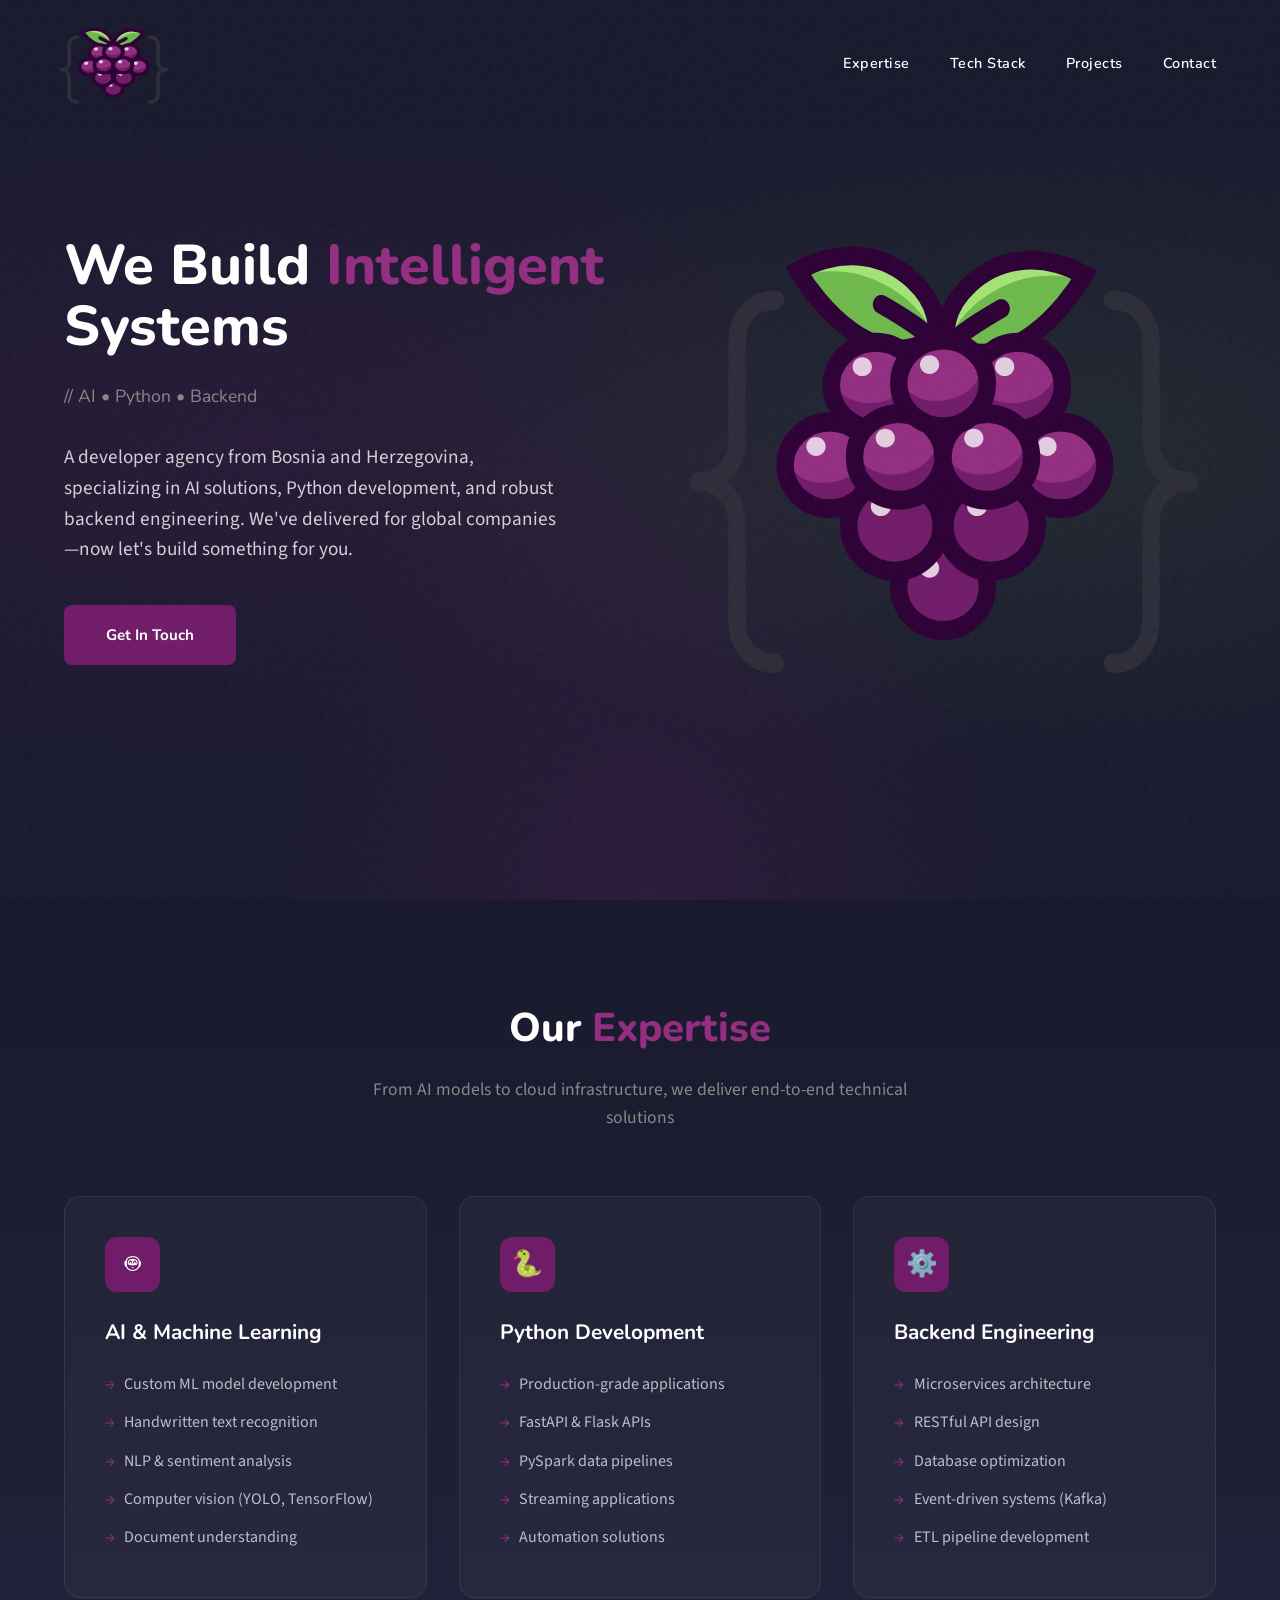
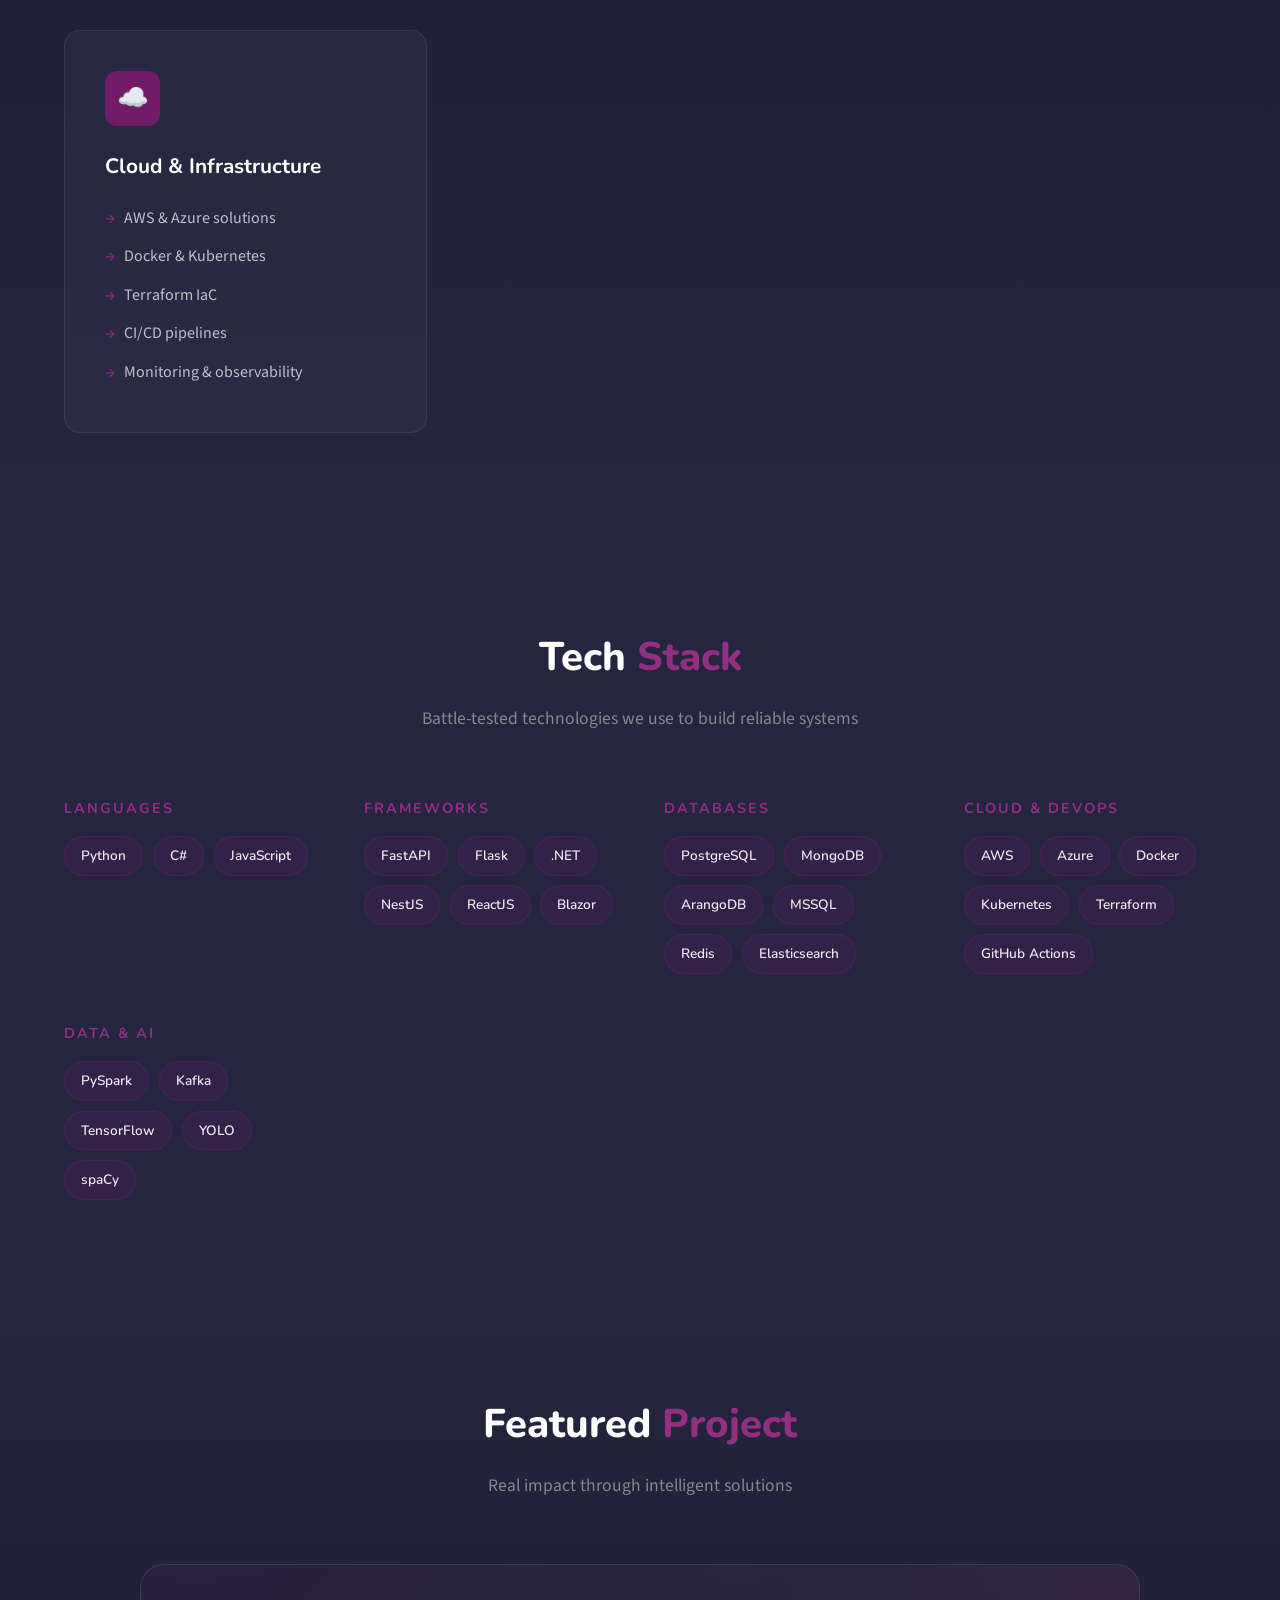
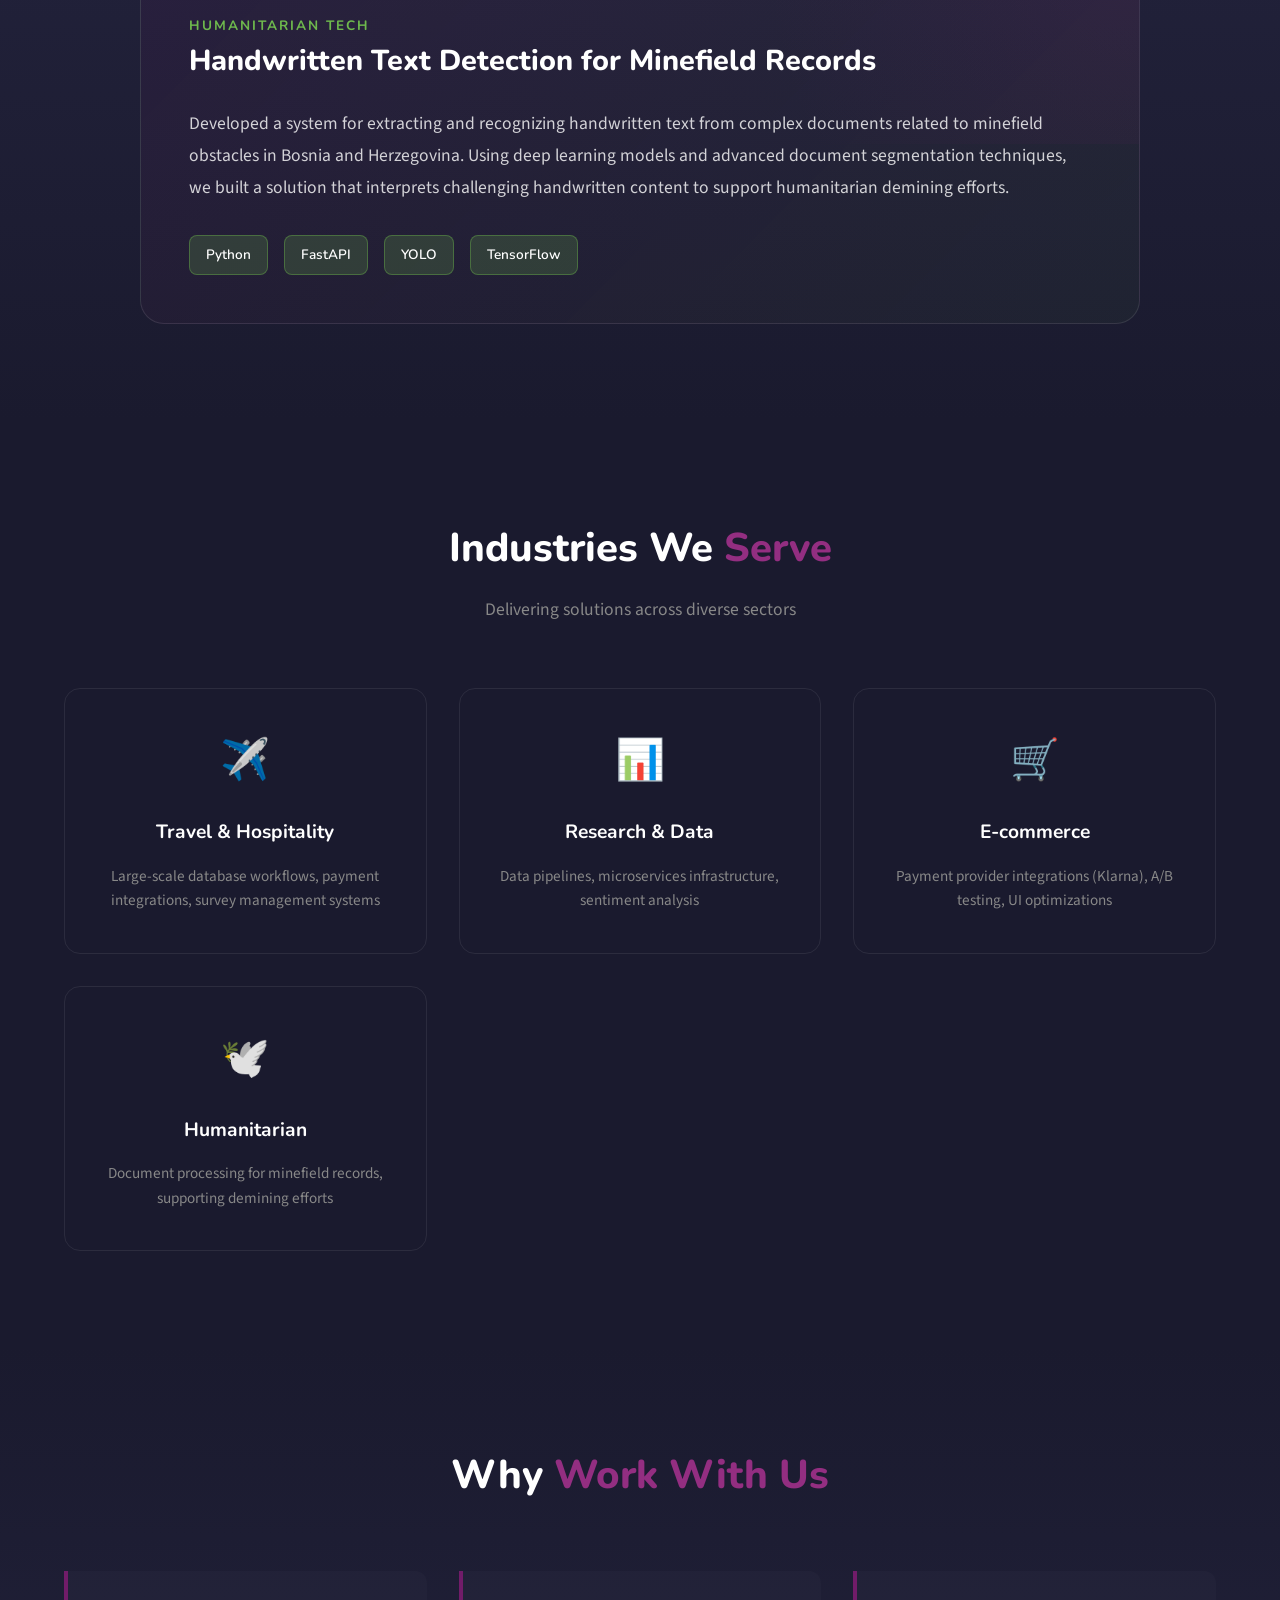
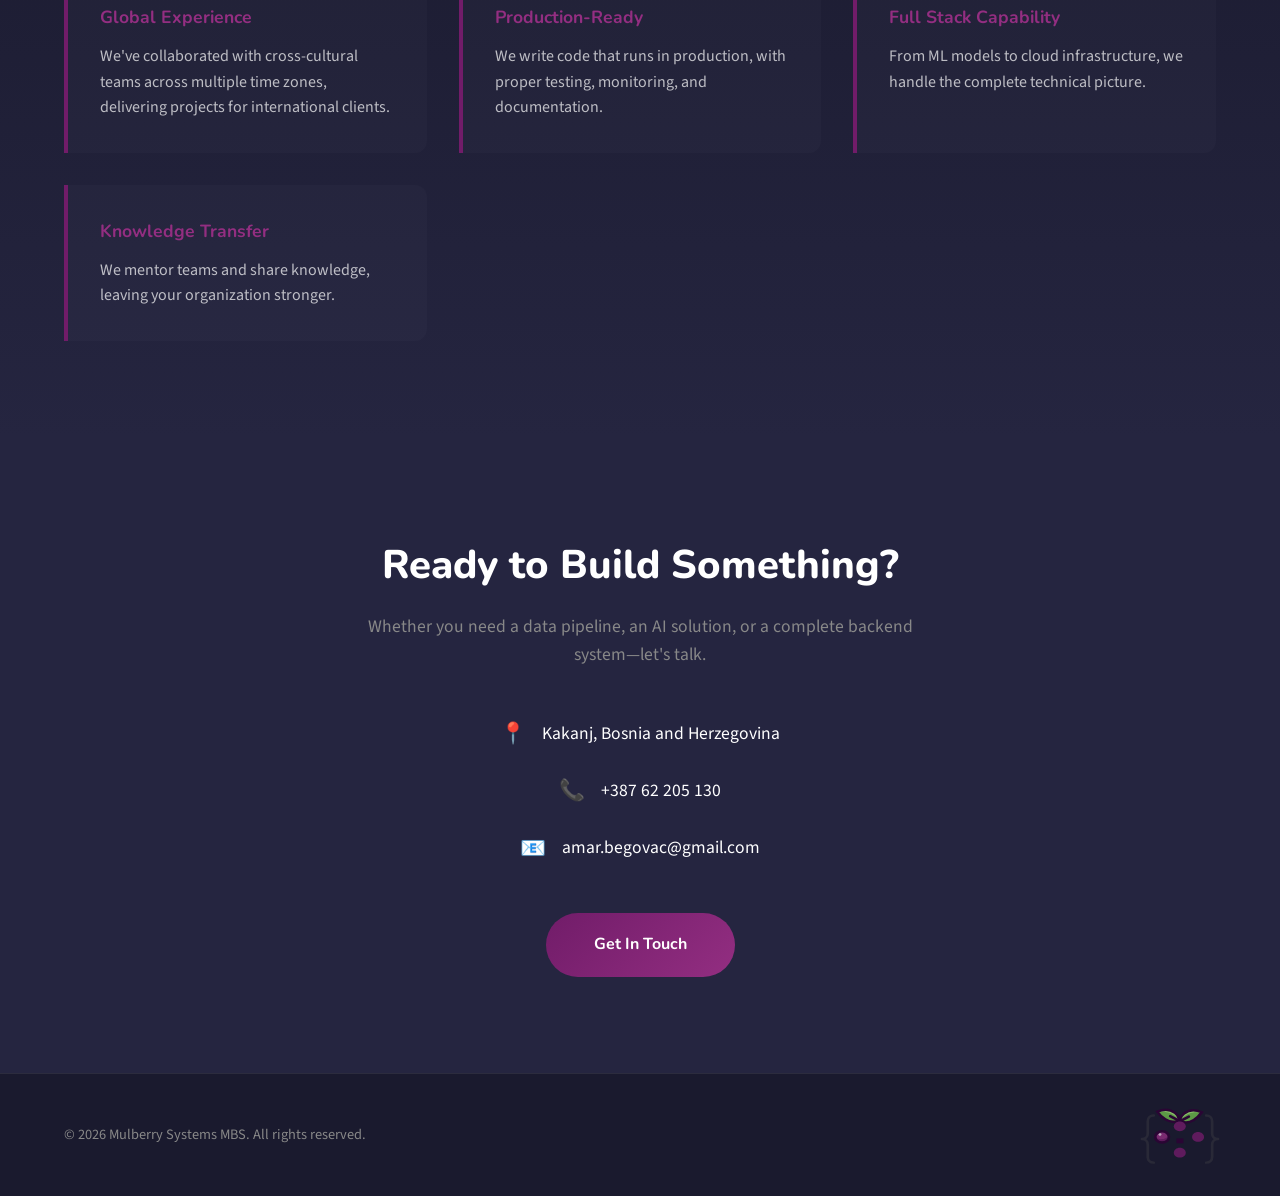
==== commit 2f336be2: "Add favicon" ====
--- a/index.html
+++ b/index.html
@@ -4,6 +4,7 @@
   <meta charset="UTF-8">
   <meta name="viewport" content="width=device-width, initial-scale=1.0">
   <title>Mulberry Systems MBS | AI • Python • Backend</title>
+  <link rel="icon" type="image/svg+xml" href="data:image/svg+xml,%3Csvg width='264' height='213' viewBox='0 0 264 213' fill='none' xmlns='http://www.w3.org/2000/svg'%3E%3Cpath d='M56.2113 20.943C107.708 -4.52195 140.797 46.6905 122.922 55.1507C94.8834 67.7663 66.7654 37.6021 56.2113 20.943Z' fill='%23A3E376'/%3E%3Cpath d='M55.7677 24.1096C100.554 9.65158 138.074 53.5974 122.479 58.3174C97.932 65.2051 67.7769 38.3821 55.7677 24.1096Z' fill='%236EB94D'/%3E%3Cpath d='M56.2113 20.943C107.708 -4.52195 140.797 46.6905 122.922 55.1507C94.8834 67.7663 66.7654 37.6021 56.2113 20.943Z' stroke='%232E0036' stroke-width='9'/%3E%3Cpath d='M99.5 36.9807C122.24 48.9807 125.496 53.314 124.281 53.9807' stroke='%232E0036' stroke-width='9' stroke-linecap='round'/%3E%3Cpath d='M205.017 22.943C153.52 -2.52195 120.431 48.6905 138.306 57.1507C166.345 69.7663 194.463 39.6021 205.017 22.943Z' fill='%23A3E376'/%3E%3Cpath d='M205.461 26.1096C160.675 11.6516 123.155 55.5974 138.75 60.3174C163.296 67.2051 193.452 40.3821 205.461 26.1096Z' fill='%236EB94D'/%3E%3Cpath d='M205.017 22.943C153.52 -2.52195 120.431 48.6905 138.306 57.1507C166.345 69.7663 194.463 39.6021 205.017 22.943Z' stroke='%232E0036' stroke-width='9'/%3E%3Cpath d='M161.728 38.9807C138.988 50.9807 135.733 55.314 136.947 55.9807' stroke='%232E0036' stroke-width='9' stroke-linecap='round'/%3E%3Crect x='120.5' y='118.981' width='23' height='18' fill='%232E0036'/%3E%3Cpath d='M72.5 131.57C83.5457 131.57 92.5 123.534 92.5 113.622C92.5 103.709 83.5457 95.673 72.5 95.673C61.4543 95.673 52.5 103.709 52.5 113.622C52.5 123.534 61.4543 131.57 72.5 131.57Z' fill='%23711C69'/%3E%3Cpath d='M74.0628 121.576C84.9407 119.855 92.6706 112.919 91.3279 106.086C89.9853 99.2524 80.0786 95.1081 69.2007 96.8294C58.3228 98.5508 50.593 105.486 51.9356 112.319C53.2783 119.153 63.1849 123.297 74.0628 121.576Z' fill='%23932E81'/%3E%3Cpath d='M65.5 109.135C68.2614 109.135 70.5 107.126 70.5 104.647C70.5 102.169 68.2614 100.16 65.5 100.16C62.7386 100.16 60.5 102.169 60.5 104.647C60.5 107.126 62.7386 109.135 65.5 109.135Z' fill='%23E3CEE0'/%3E%3Cpath d='M72.5 134.263C85.2025 134.263 95.5 125.021 95.5 113.622C95.5 102.222 85.2025 92.9807 72.5 92.9807C59.7975 92.9807 49.5 102.222 49.5 113.622C49.5 125.021 59.7975 134.263 72.5 134.263Z' stroke='%232E0036' stroke-width='9'/%3E%3Cpath d='M192.5 131.57C203.546 131.57 212.5 123.534 212.5 113.622C212.5 103.709 203.546 95.673 192.5 95.673C181.454 95.673 172.5 103.709 172.5 113.622C172.5 123.534 181.454 131.57 192.5 131.57Z' fill='%23711C69'/%3E%3Cpath d='M194.063 121.576C204.941 119.855 212.671 112.919 211.328 106.086C209.985 99.2524 200.079 95.1081 189.201 96.8294C178.323 98.5508 170.593 105.486 171.936 112.319C173.278 119.153 183.185 123.297 194.063 121.576Z' fill='%23932E81'/%3E%3Cpath d='M185.5 109.135C188.261 109.135 190.5 107.126 190.5 104.647C190.5 102.169 188.261 100.16 185.5 100.16C182.739 100.16 180.5 102.169 180.5 104.647C180.5 107.126 182.739 109.135 185.5 109.135Z' fill='%23E3CEE0'/%3E%3Cpath d='M192.5 134.263C205.203 134.263 215.5 125.021 215.5 113.622C215.5 102.222 205.203 92.9807 192.5 92.9807C179.797 92.9807 169.5 102.222 169.5 113.622C169.5 125.021 179.797 134.263 192.5 134.263Z' stroke='%232E0036' stroke-width='9'/%3E%3Cpath d='M170.5 93.5704C181.546 93.5704 190.5 85.5345 190.5 75.6217C190.5 65.7089 181.546 57.673 170.5 57.673C159.454 57.673 150.5 65.7089 150.5 75.6217C150.5 85.5345 159.454 93.5704 170.5 93.5704Z' fill='%23711C69'/%3E%3Cpath d='M172.063 83.5759C182.941 81.8545 190.671 74.9194 189.328 68.0859C187.985 61.2524 178.079 57.1081 167.201 58.8294C156.323 60.5508 148.593 67.4859 149.936 74.3194C151.278 81.153 161.185 85.2972 172.063 83.5759Z' fill='%23932E81'/%3E%3Cpath d='M163.5 71.1345C166.261 71.1345 168.5 69.1255 168.5 66.6473C168.5 64.1691 166.261 62.1602 163.5 62.1602C160.739 62.1602 158.5 64.1691 158.5 66.6473C158.5 69.1255 160.739 71.1345 163.5 71.1345Z' fill='%23E3CEE0'/%3E%3Cpath d='M170.5 96.2627C183.203 96.2627 193.5 87.0214 193.5 75.6217C193.5 64.222 183.203 54.9807 170.5 54.9807C157.797 54.9807 147.5 64.222 147.5 75.6217C147.5 87.0214 157.797 96.2627 170.5 96.2627Z' stroke='%232E0036' stroke-width='9'/%3E%3Cpath d='M96.5 93.5704C107.546 93.5704 116.5 85.5345 116.5 75.6217C116.5 65.7089 107.546 57.673 96.5 57.673C85.4543 57.673 76.5 65.7089 76.5 75.6217C76.5 85.5345 85.4543 93.5704 96.5 93.5704Z' fill='%23711C69'/%3E%3Cpath d='M98.0628 83.5759C108.941 81.8545 116.671 74.9194 115.328 68.0859C113.985 61.2524 104.079 57.1081 93.2007 58.8294C82.3228 60.5508 74.593 67.4859 75.9356 74.3194C77.2783 81.153 87.1849 85.2972 98.0628 83.5759Z' fill='%23932E81'/%3E%3Cpath d='M89.5 71.1345C92.2614 71.1345 94.5 69.1255 94.5 66.6473C94.5 64.1691 92.2614 62.1602 89.5 62.1602C86.7386 62.1602 84.5 64.1691 84.5 66.6473C84.5 69.1255 86.7386 71.1345 89.5 71.1345Z' fill='%23E3CEE0'/%3E%3Cpath d='M96.5 96.2627C109.203 96.2627 119.5 87.0214 119.5 75.6217C119.5 64.222 109.203 54.9807 96.5 54.9807C83.7975 54.9807 73.5 64.222 73.5 75.6217C73.5 87.0214 83.7975 96.2627 96.5 96.2627Z' stroke='%232E0036' stroke-width='9'/%3E%3Cpath d='M219.5 34.9807C231.5 34.9807 239.5 43.2187 239.5 55.5759V100.885C239.5 113.243 247.5 121.481 259.5 121.481C247.5 121.481 239.5 129.719 239.5 142.076V187.385C239.5 199.743 231.5 207.981 219.5 207.981' stroke='%232D2D3A' stroke-width='9' stroke-linecap='round' stroke-linejoin='round'/%3E%3Cpath d='M44.5 34.9807C32.5 34.9807 24.5 43.2187 24.5 55.5759V100.885C24.5 113.243 16.5 121.481 4.5 121.481C16.5 121.481 24.5 129.719 24.5 142.076V187.385C24.5 199.743 32.5 207.981 44.5 207.981' stroke='%232D2D3A' stroke-width='9' stroke-linecap='round' stroke-linejoin='round'/%3E%3Cpath d='M131.5 189.57C142.546 189.57 151.5 181.534 151.5 171.622C151.5 161.709 142.546 153.673 131.5 153.673C120.454 153.673 111.5 161.709 111.5 171.622C111.5 181.534 120.454 189.57 131.5 189.57Z' fill='%23711C69'/%3E%3Cpath d='M124.5 167.135C127.261 167.135 129.5 165.126 129.5 162.647C129.5 160.169 127.261 158.16 124.5 158.16C121.739 158.16 119.5 160.169 119.5 162.647C119.5 165.126 121.739 167.135 124.5 167.135Z' fill='%23E3CEE0'/%3E%3Cpath d='M131.5 192.263C144.203 192.263 154.5 183.021 154.5 171.622C154.5 160.222 144.203 150.981 131.5 150.981C118.797 150.981 108.5 160.222 108.5 171.622C108.5 183.021 118.797 192.263 131.5 192.263Z' stroke='%232E0036' stroke-width='9'/%3E%3Cpath d='M106.5 161.176C118.026 161.176 127.37 152.806 127.37 142.481C127.37 132.155 118.026 123.785 106.5 123.785C94.9741 123.785 85.6304 132.155 85.6304 142.481C85.6304 152.806 94.9741 161.176 106.5 161.176Z' fill='%23711C69'/%3E%3Cpath d='M99.1957 137.807C102.077 137.807 104.413 135.714 104.413 133.133C104.413 130.552 102.077 128.459 99.1957 128.459C96.3142 128.459 93.9783 130.552 93.9783 133.133C93.9783 135.714 96.3142 137.807 99.1957 137.807Z' fill='%23E3CEE0'/%3E%3Cpath d='M106.5 163.981C119.755 163.981 130.5 154.355 130.5 142.481C130.5 130.607 119.755 120.981 106.5 120.981C93.2452 120.981 82.5 130.607 82.5 142.481C82.5 154.355 93.2452 163.981 106.5 163.981Z' stroke='%232E0036' stroke-width='9'/%3E%3Cpath d='M156.5 161.176C168.026 161.176 177.37 152.806 177.37 142.481C177.37 132.155 168.026 123.785 156.5 123.785C144.974 123.785 135.63 132.155 135.63 142.481C135.63 152.806 144.974 161.176 156.5 161.176Z' fill='%23711C69'/%3E%3Cpath d='M149.196 137.807C152.077 137.807 154.413 135.714 154.413 133.133C154.413 130.552 152.077 128.459 149.196 128.459C146.314 128.459 143.978 130.552 143.978 133.133C143.978 135.714 146.314 137.807 149.196 137.807Z' fill='%23E3CEE0'/%3E%3Cpath d='M156.5 163.981C169.755 163.981 180.5 154.355 180.5 142.481C180.5 130.607 169.755 120.981 156.5 120.981C143.245 120.981 132.5 130.607 132.5 142.481C132.5 154.355 143.245 163.981 156.5 163.981Z' stroke='%232E0036' stroke-width='9'/%3E%3Cpath d='M108.5 127.57C119.546 127.57 128.5 119.534 128.5 109.622C128.5 99.7089 119.546 91.673 108.5 91.673C97.4543 91.673 88.5 99.7089 88.5 109.622C88.5 119.534 97.4543 127.57 108.5 127.57Z' fill='%23711C69'/%3E%3Cpath d='M110.063 117.576C120.941 115.855 128.671 108.919 127.328 102.086C125.985 95.2524 116.079 91.1081 105.201 92.8294C94.3228 94.5508 86.593 101.486 87.9356 108.319C89.2783 115.153 99.1849 119.297 110.063 117.576Z' fill='%23932E81'/%3E%3Cpath d='M101.5 105.135C104.261 105.135 106.5 103.126 106.5 100.647C106.5 98.1691 104.261 96.1602 101.5 96.1602C98.7386 96.1602 96.5 98.1691 96.5 100.647C96.5 103.126 98.7386 105.135 101.5 105.135Z' fill='%23E3CEE0'/%3E%3Cpath d='M108.5 130.263C121.203 130.263 131.5 121.021 131.5 109.622C131.5 98.222 121.203 88.9807 108.5 88.9807C95.7975 88.9807 85.5 98.222 85.5 109.622C85.5 121.021 95.7975 130.263 108.5 130.263Z' stroke='%232E0036' stroke-width='9'/%3E%3Cpath d='M154.5 127.57C165.546 127.57 174.5 119.534 174.5 109.622C174.5 99.7089 165.546 91.673 154.5 91.673C143.454 91.673 134.5 99.7089 134.5 109.622C134.5 119.534 143.454 127.57 154.5 127.57Z' fill='%23711C69'/%3E%3Cpath d='M156.063 117.576C166.941 115.855 174.671 108.919 173.328 102.086C171.985 95.2524 162.079 91.1081 151.201 92.8294C140.323 94.5508 132.593 101.486 133.936 108.319C135.278 115.153 145.185 119.297 156.063 117.576Z' fill='%23932E81'/%3E%3Cpath d='M147.5 105.135C150.261 105.135 152.5 103.126 152.5 100.647C152.5 98.1691 150.261 96.1602 147.5 96.1602C144.739 96.1602 142.5 98.1691 142.5 100.647C142.5 103.126 144.739 105.135 147.5 105.135Z' fill='%23E3CEE0'/%3E%3Cpath d='M154.5 130.263C167.203 130.263 177.5 121.021 177.5 109.622C177.5 98.222 167.203 88.9807 154.5 88.9807C141.797 88.9807 131.5 98.222 131.5 109.622C131.5 121.021 141.797 130.263 154.5 130.263Z' stroke='%232E0036' stroke-width='9'/%3E%3Cpath d='M131.5 92.5704C142.546 92.5704 151.5 84.5345 151.5 74.6217C151.5 64.7089 142.546 56.673 131.5 56.673C120.454 56.673 111.5 64.7089 111.5 74.6217C111.5 84.5345 120.454 92.5704 131.5 92.5704Z' fill='%23711C69'/%3E%3Cpath d='M133.063 82.5759C143.941 80.8545 151.671 73.9194 150.328 67.0859C148.985 60.2524 139.079 56.1081 128.201 57.8294C117.323 59.5508 109.593 66.4859 110.936 73.3194C112.278 80.153 122.185 84.2972 133.063 82.5759Z' fill='%23932E81'/%3E%3Cpath d='M124.5 70.1345C127.261 70.1345 129.5 68.1255 129.5 65.6473C129.5 63.1691 127.261 61.1602 124.5 61.1602C121.739 61.1602 119.5 63.1691 119.5 65.6473C119.5 68.1255 121.739 70.1345 124.5 70.1345Z' fill='%23E3CEE0'/%3E%3Cpath d='M131.5 95.2627C144.203 95.2627 154.5 86.0214 154.5 74.6217C154.5 63.222 144.203 53.9807 131.5 53.9807C118.797 53.9807 108.5 63.222 108.5 74.6217C108.5 86.0214 118.797 95.2627 131.5 95.2627Z' stroke='%232E0036' stroke-width='9'/%3E%3C/svg%3E">
   <link rel="preconnect" href="https://fonts.googleapis.com">
   <link rel="preconnect" href="https://fonts.gstatic.com" crossorigin>
   <link href="https://fonts.googleapis.com/css2?family=Nunito:wght@400;600;700;800&family=Source+Sans+3:wght@300;400;600;700&display=swap" rel="stylesheet">
@@ -76,8 +77,9 @@
     }
 
     .logo {
-      height: 55px;
+      height: 80px;
       width: auto;
+      transform: scaleX(1.1);
     }
 
     .nav-links {
@@ -207,7 +209,8 @@
 
     .hero-logo {
       width: 100%;
-      max-width: 350px;
+      max-width: 462px;
+      transform: scaleY(1.2) scaleX(1.1);
       animation: float 6s ease-in-out infinite;
     }
 
@@ -613,7 +616,8 @@
     }
 
     .footer-logo {
-      height: 40px;
+      height: 58px;
+      transform: scaleX(1.1);
       opacity: 0.8;
     }
 
@@ -653,7 +657,7 @@
       }
 
       .hero-logo {
-        max-width: 250px;
+        max-width: 330px;
       }
 
       section {
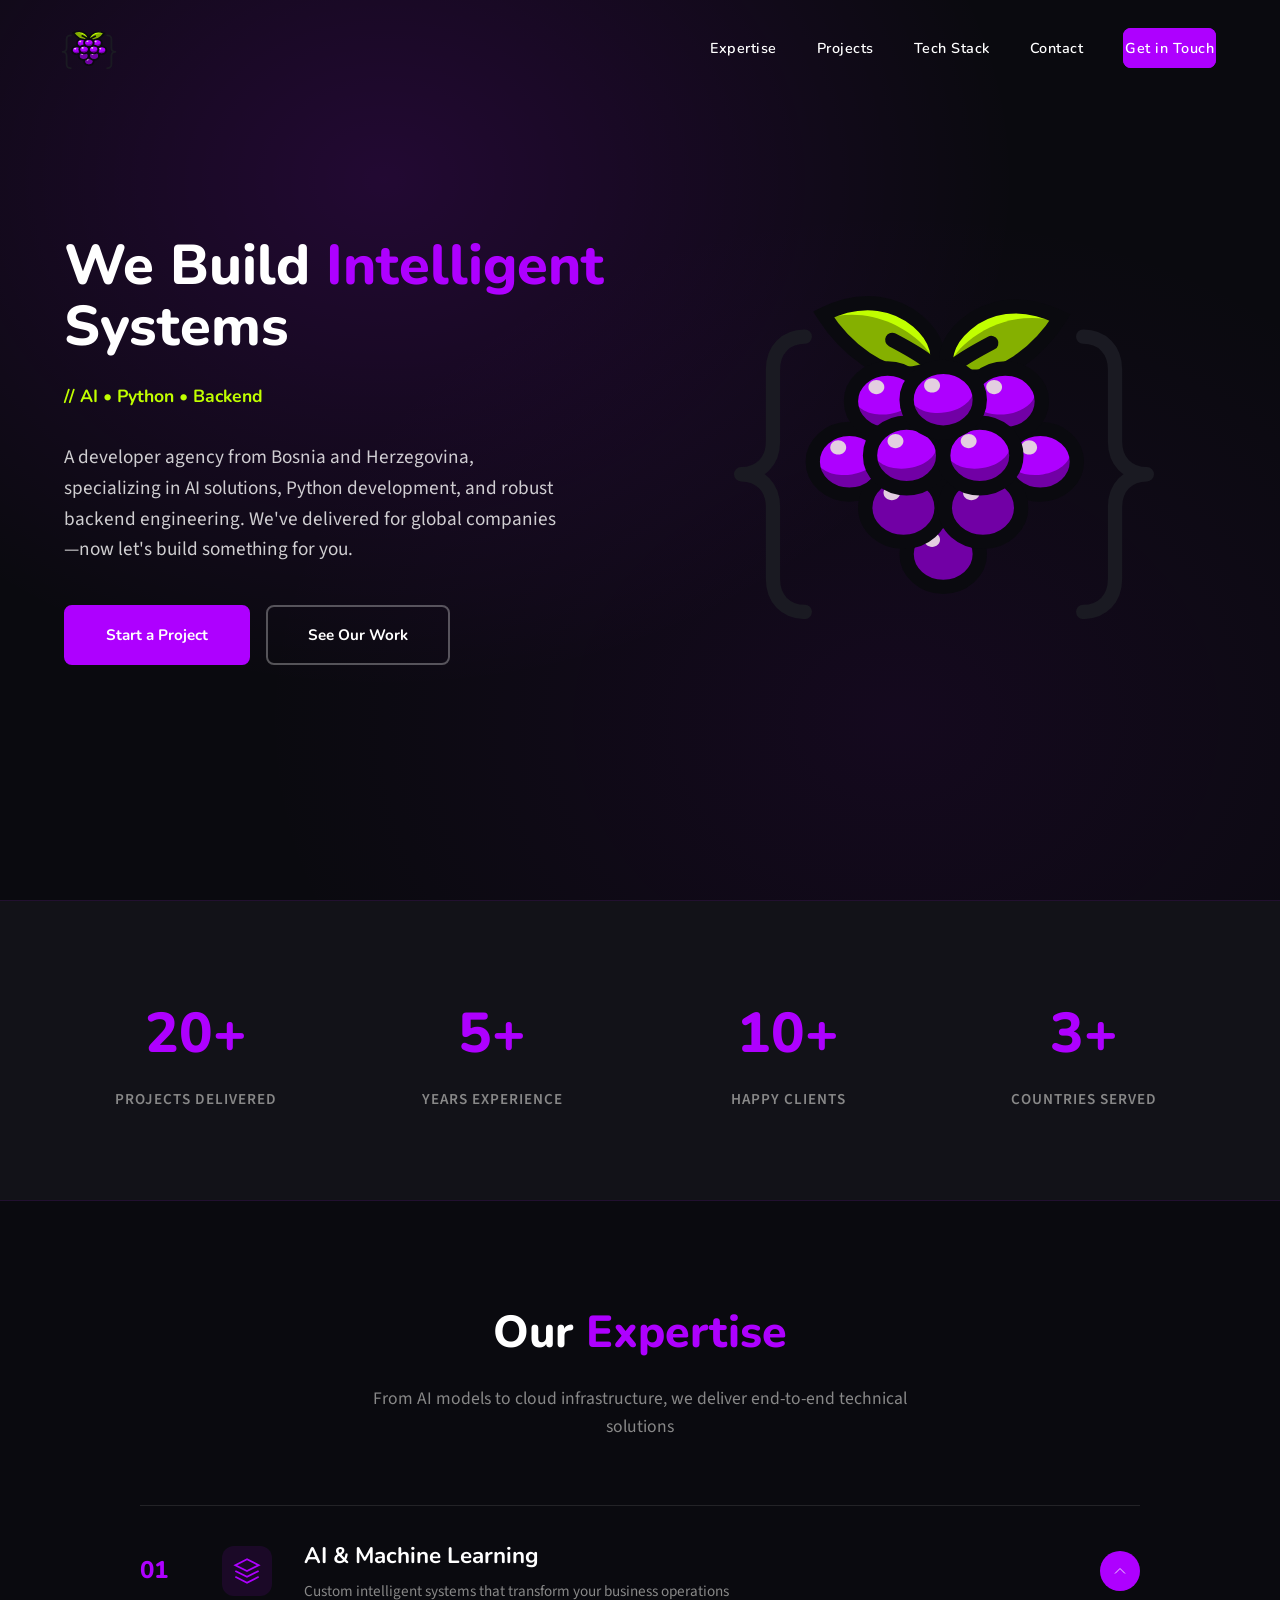
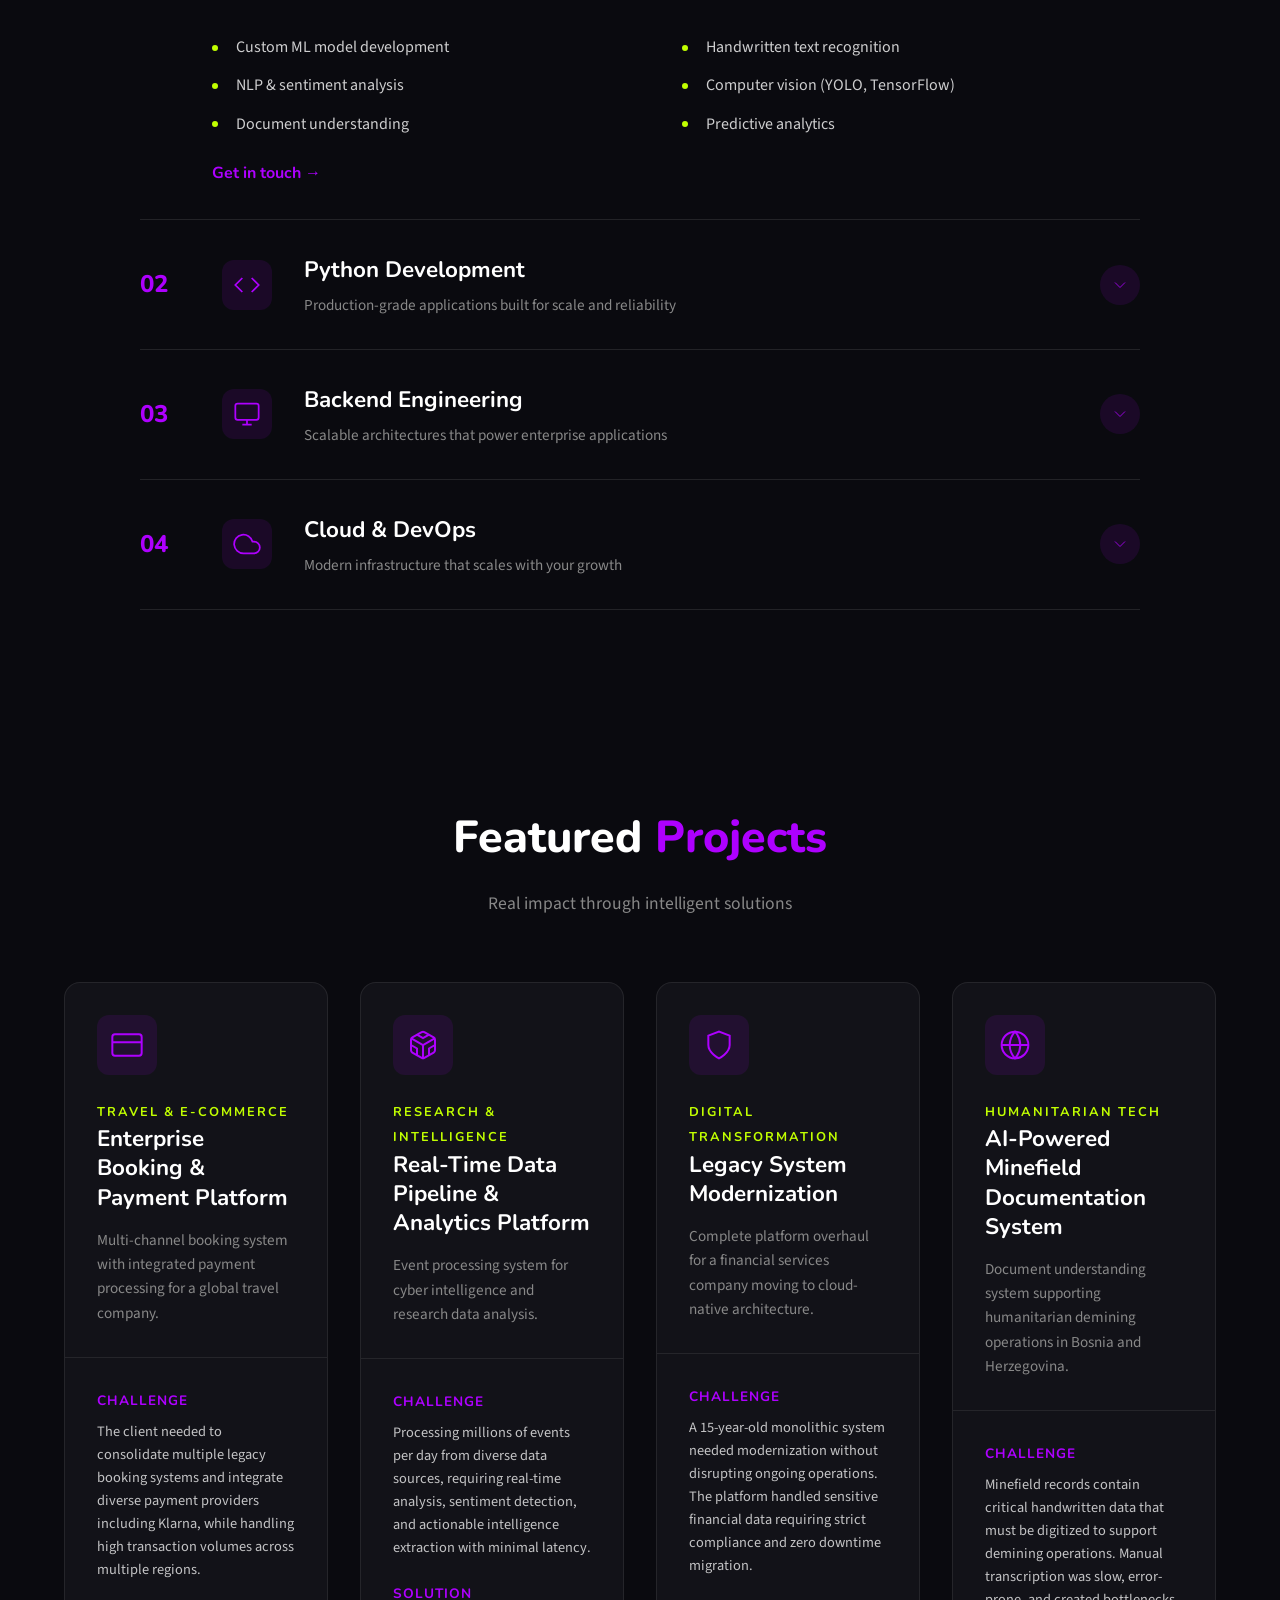
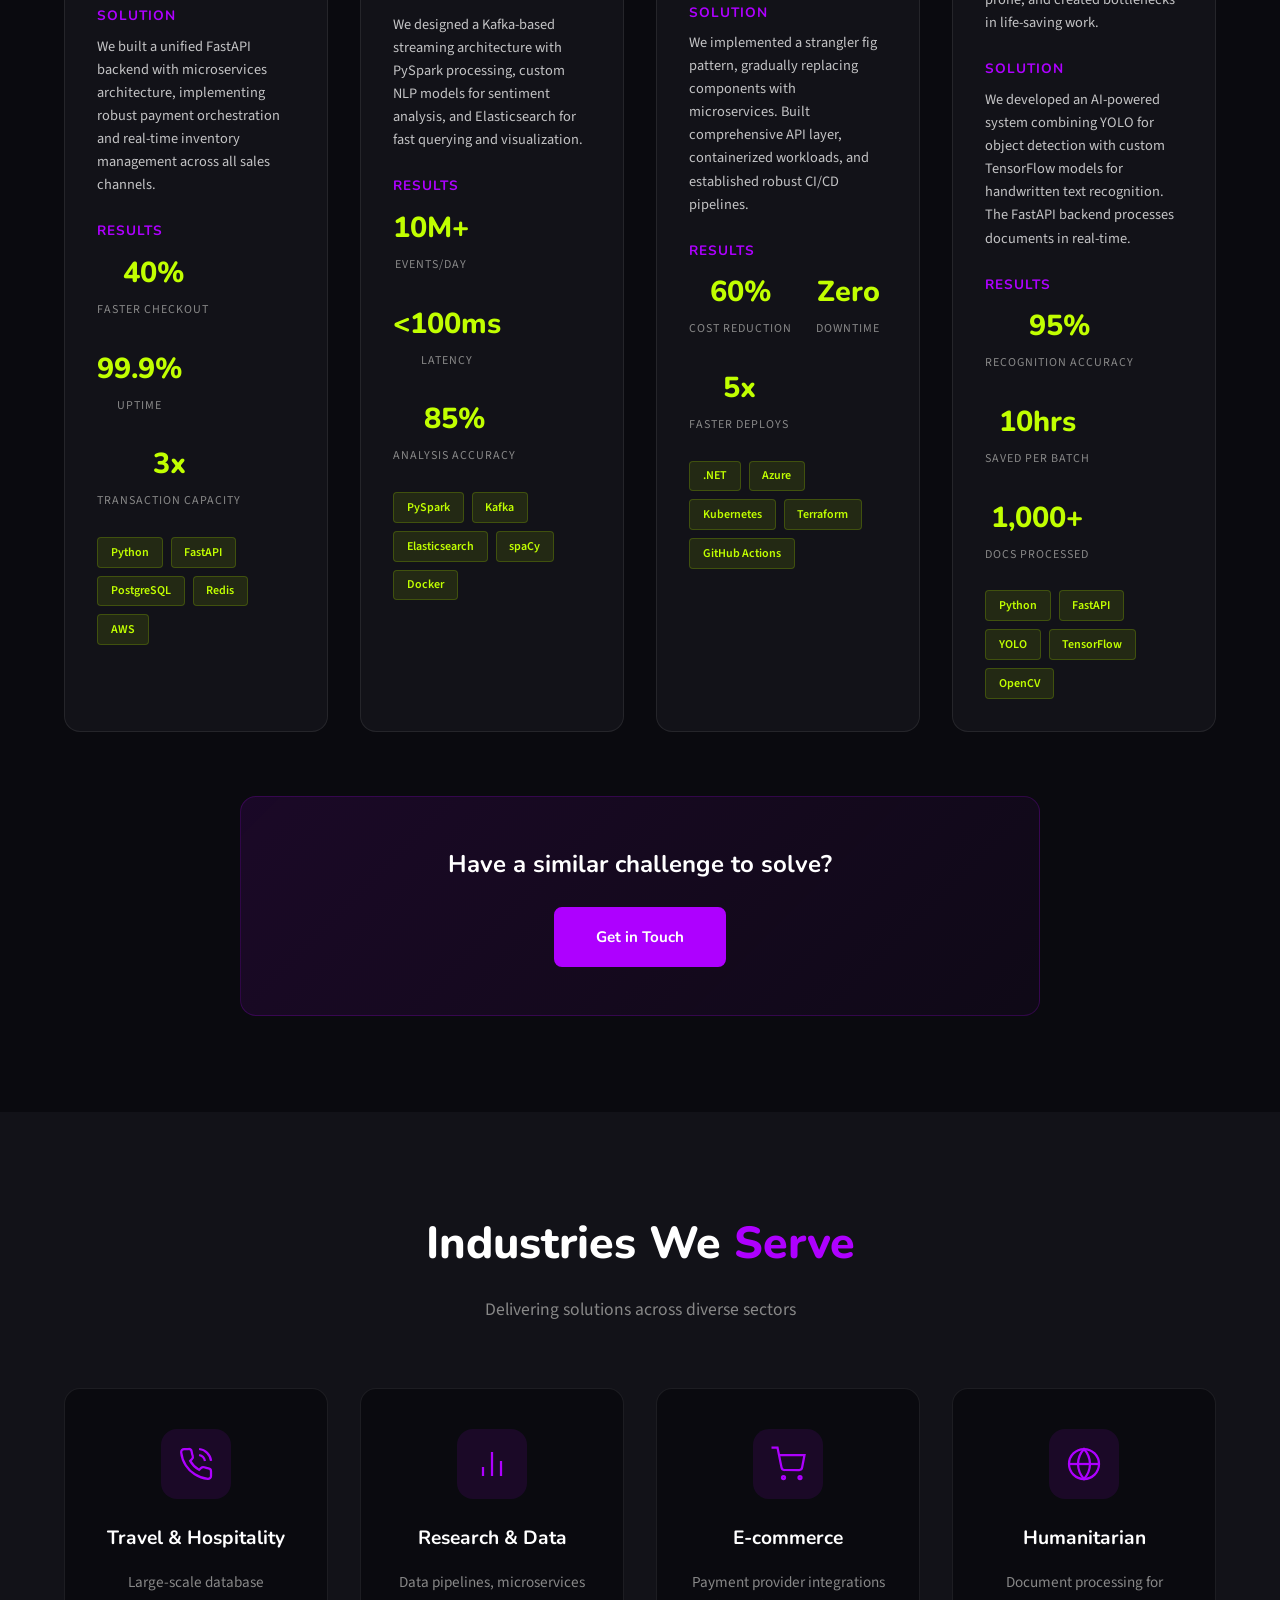
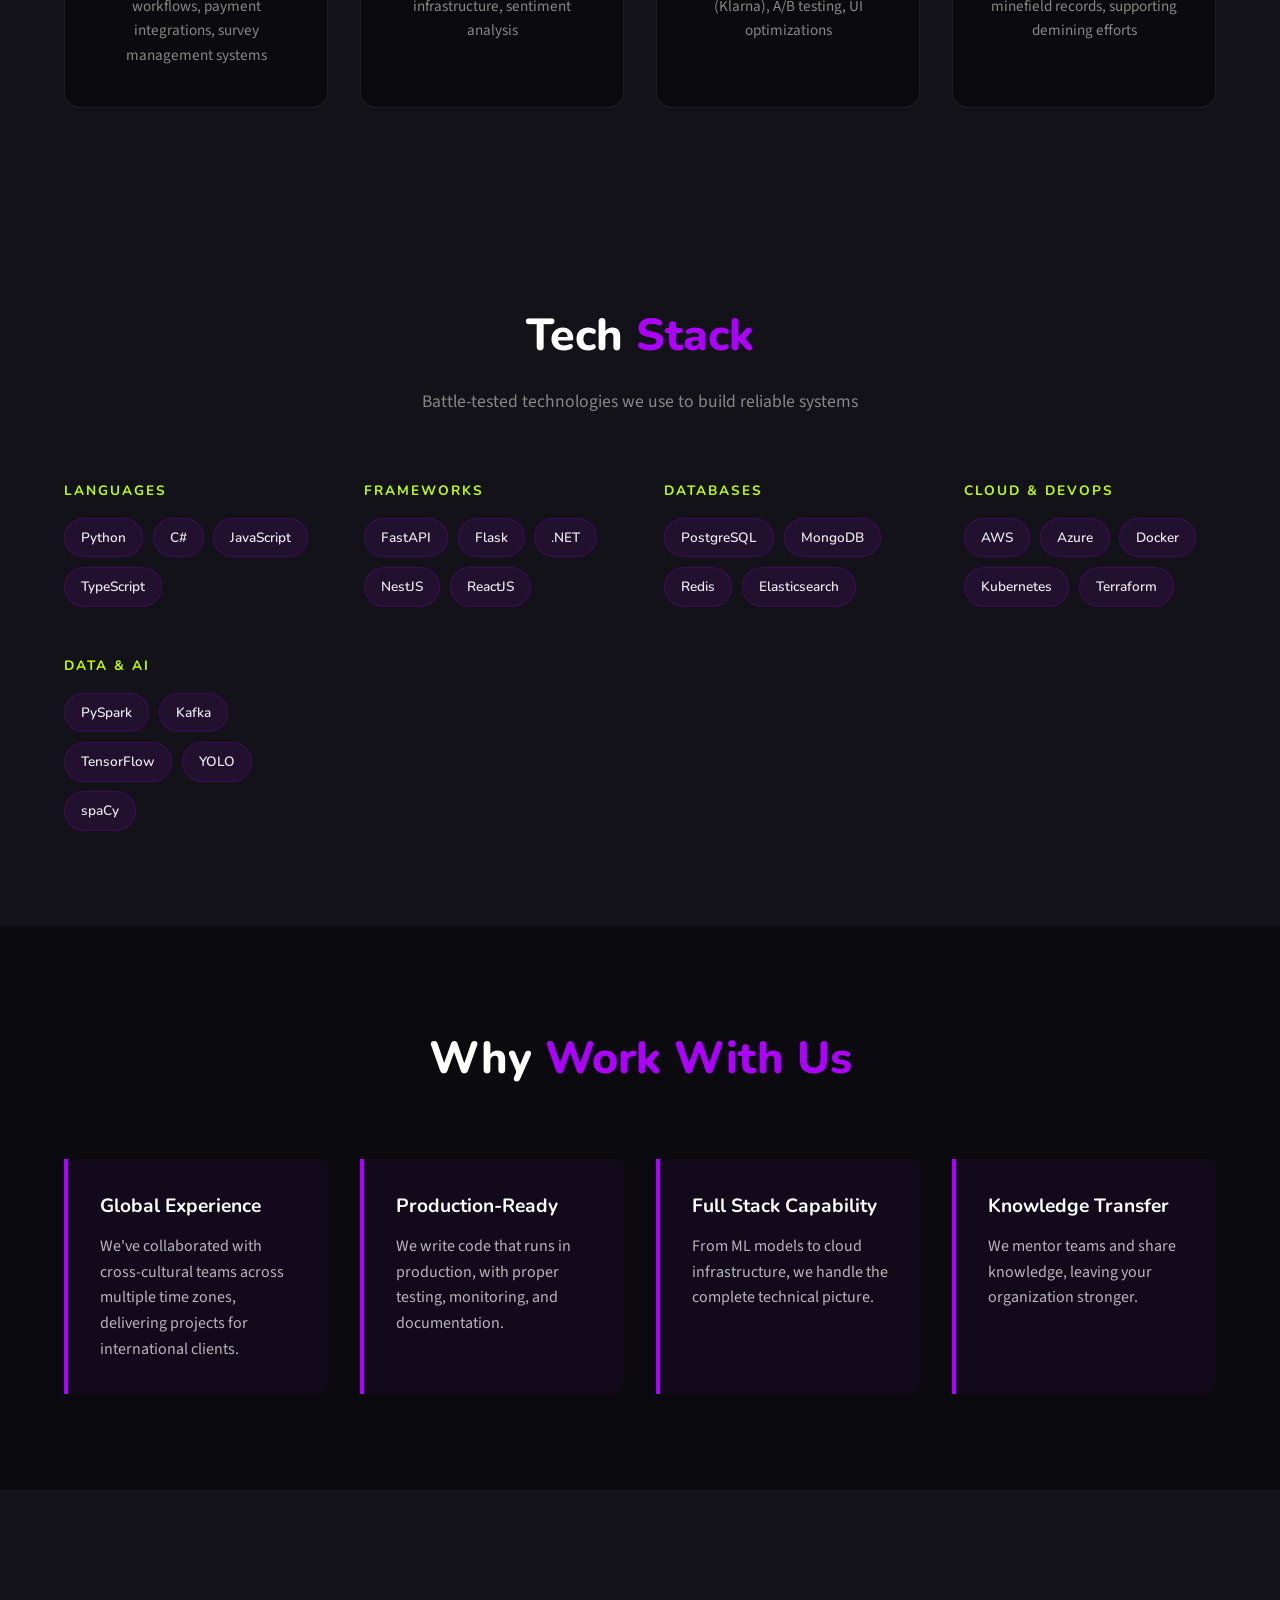
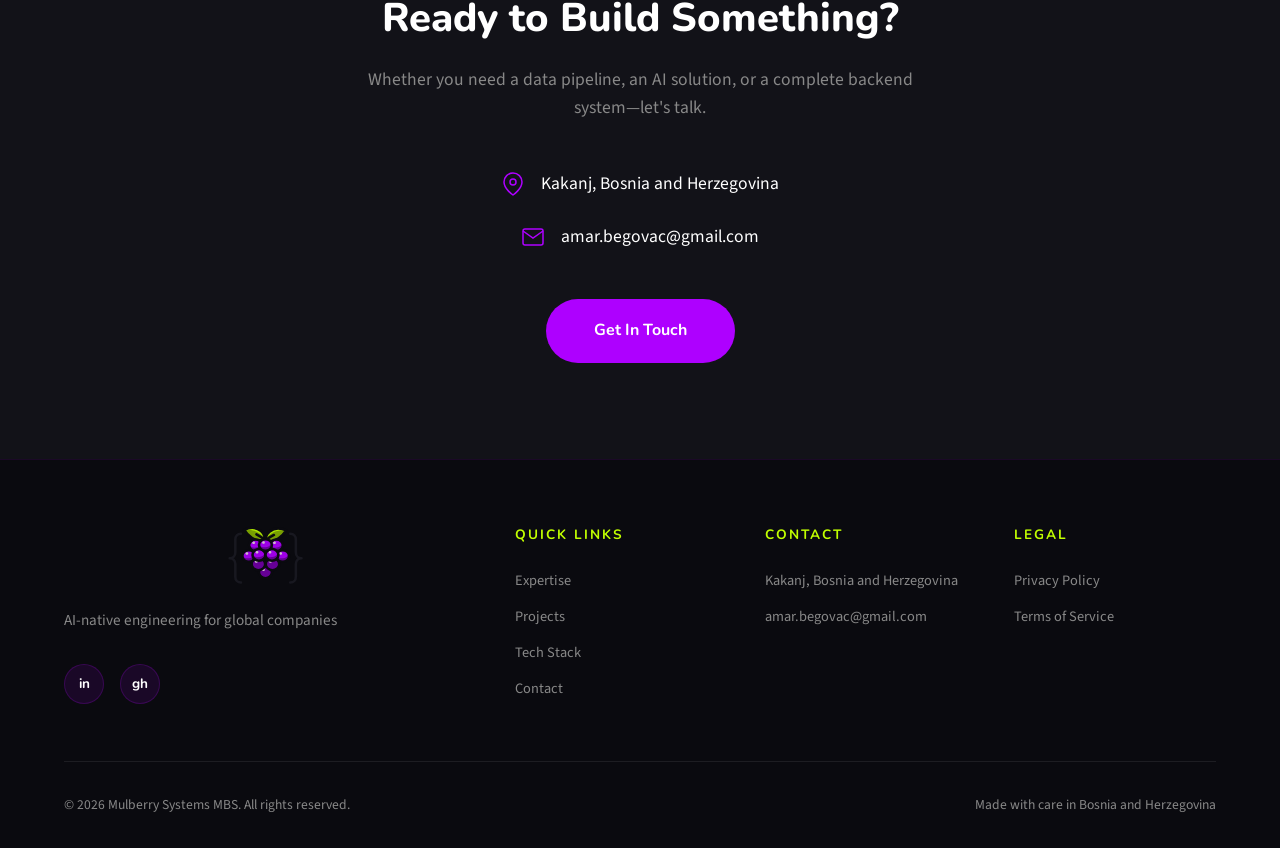
==== commit aec6134b: "Polish design" ====
--- a/index.html
+++ b/index.html
@@ -3,756 +3,133 @@
 <head>
   <meta charset="UTF-8">
   <meta name="viewport" content="width=device-width, initial-scale=1.0">
-  <title>Mulberry Systems MBS | AI • Python • Backend</title>
-  <link rel="icon" type="image/svg+xml" href="data:image/svg+xml,%3Csvg width='264' height='213' viewBox='0 0 264 213' fill='none' xmlns='http://www.w3.org/2000/svg'%3E%3Cpath d='M56.2113 20.943C107.708 -4.52195 140.797 46.6905 122.922 55.1507C94.8834 67.7663 66.7654 37.6021 56.2113 20.943Z' fill='%23A3E376'/%3E%3Cpath d='M55.7677 24.1096C100.554 9.65158 138.074 53.5974 122.479 58.3174C97.932 65.2051 67.7769 38.3821 55.7677 24.1096Z' fill='%236EB94D'/%3E%3Cpath d='M56.2113 20.943C107.708 -4.52195 140.797 46.6905 122.922 55.1507C94.8834 67.7663 66.7654 37.6021 56.2113 20.943Z' stroke='%232E0036' stroke-width='9'/%3E%3Cpath d='M99.5 36.9807C122.24 48.9807 125.496 53.314 124.281 53.9807' stroke='%232E0036' stroke-width='9' stroke-linecap='round'/%3E%3Cpath d='M205.017 22.943C153.52 -2.52195 120.431 48.6905 138.306 57.1507C166.345 69.7663 194.463 39.6021 205.017 22.943Z' fill='%23A3E376'/%3E%3Cpath d='M205.461 26.1096C160.675 11.6516 123.155 55.5974 138.75 60.3174C163.296 67.2051 193.452 40.3821 205.461 26.1096Z' fill='%236EB94D'/%3E%3Cpath d='M205.017 22.943C153.52 -2.52195 120.431 48.6905 138.306 57.1507C166.345 69.7663 194.463 39.6021 205.017 22.943Z' stroke='%232E0036' stroke-width='9'/%3E%3Cpath d='M161.728 38.9807C138.988 50.9807 135.733 55.314 136.947 55.9807' stroke='%232E0036' stroke-width='9' stroke-linecap='round'/%3E%3Crect x='120.5' y='118.981' width='23' height='18' fill='%232E0036'/%3E%3Cpath d='M72.5 131.57C83.5457 131.57 92.5 123.534 92.5 113.622C92.5 103.709 83.5457 95.673 72.5 95.673C61.4543 95.673 52.5 103.709 52.5 113.622C52.5 123.534 61.4543 131.57 72.5 131.57Z' fill='%23711C69'/%3E%3Cpath d='M74.0628 121.576C84.9407 119.855 92.6706 112.919 91.3279 106.086C89.9853 99.2524 80.0786 95.1081 69.2007 96.8294C58.3228 98.5508 50.593 105.486 51.9356 112.319C53.2783 119.153 63.1849 123.297 74.0628 121.576Z' fill='%23932E81'/%3E%3Cpath d='M65.5 109.135C68.2614 109.135 70.5 107.126 70.5 104.647C70.5 102.169 68.2614 100.16 65.5 100.16C62.7386 100.16 60.5 102.169 60.5 104.647C60.5 107.126 62.7386 109.135 65.5 109.135Z' fill='%23E3CEE0'/%3E%3Cpath d='M72.5 134.263C85.2025 134.263 95.5 125.021 95.5 113.622C95.5 102.222 85.2025 92.9807 72.5 92.9807C59.7975 92.9807 49.5 102.222 49.5 113.622C49.5 125.021 59.7975 134.263 72.5 134.263Z' stroke='%232E0036' stroke-width='9'/%3E%3Cpath d='M192.5 131.57C203.546 131.57 212.5 123.534 212.5 113.622C212.5 103.709 203.546 95.673 192.5 95.673C181.454 95.673 172.5 103.709 172.5 113.622C172.5 123.534 181.454 131.57 192.5 131.57Z' fill='%23711C69'/%3E%3Cpath d='M194.063 121.576C204.941 119.855 212.671 112.919 211.328 106.086C209.985 99.2524 200.079 95.1081 189.201 96.8294C178.323 98.5508 170.593 105.486 171.936 112.319C173.278 119.153 183.185 123.297 194.063 121.576Z' fill='%23932E81'/%3E%3Cpath d='M185.5 109.135C188.261 109.135 190.5 107.126 190.5 104.647C190.5 102.169 188.261 100.16 185.5 100.16C182.739 100.16 180.5 102.169 180.5 104.647C180.5 107.126 182.739 109.135 185.5 109.135Z' fill='%23E3CEE0'/%3E%3Cpath d='M192.5 134.263C205.203 134.263 215.5 125.021 215.5 113.622C215.5 102.222 205.203 92.9807 192.5 92.9807C179.797 92.9807 169.5 102.222 169.5 113.622C169.5 125.021 179.797 134.263 192.5 134.263Z' stroke='%232E0036' stroke-width='9'/%3E%3Cpath d='M170.5 93.5704C181.546 93.5704 190.5 85.5345 190.5 75.6217C190.5 65.7089 181.546 57.673 170.5 57.673C159.454 57.673 150.5 65.7089 150.5 75.6217C150.5 85.5345 159.454 93.5704 170.5 93.5704Z' fill='%23711C69'/%3E%3Cpath d='M172.063 83.5759C182.941 81.8545 190.671 74.9194 189.328 68.0859C187.985 61.2524 178.079 57.1081 167.201 58.8294C156.323 60.5508 148.593 67.4859 149.936 74.3194C151.278 81.153 161.185 85.2972 172.063 83.5759Z' fill='%23932E81'/%3E%3Cpath d='M163.5 71.1345C166.261 71.1345 168.5 69.1255 168.5 66.6473C168.5 64.1691 166.261 62.1602 163.5 62.1602C160.739 62.1602 158.5 64.1691 158.5 66.6473C158.5 69.1255 160.739 71.1345 163.5 71.1345Z' fill='%23E3CEE0'/%3E%3Cpath d='M170.5 96.2627C183.203 96.2627 193.5 87.0214 193.5 75.6217C193.5 64.222 183.203 54.9807 170.5 54.9807C157.797 54.9807 147.5 64.222 147.5 75.6217C147.5 87.0214 157.797 96.2627 170.5 96.2627Z' stroke='%232E0036' stroke-width='9'/%3E%3Cpath d='M96.5 93.5704C107.546 93.5704 116.5 85.5345 116.5 75.6217C116.5 65.7089 107.546 57.673 96.5 57.673C85.4543 57.673 76.5 65.7089 76.5 75.6217C76.5 85.5345 85.4543 93.5704 96.5 93.5704Z' fill='%23711C69'/%3E%3Cpath d='M98.0628 83.5759C108.941 81.8545 116.671 74.9194 115.328 68.0859C113.985 61.2524 104.079 57.1081 93.2007 58.8294C82.3228 60.5508 74.593 67.4859 75.9356 74.3194C77.2783 81.153 87.1849 85.2972 98.0628 83.5759Z' fill='%23932E81'/%3E%3Cpath d='M89.5 71.1345C92.2614 71.1345 94.5 69.1255 94.5 66.6473C94.5 64.1691 92.2614 62.1602 89.5 62.1602C86.7386 62.1602 84.5 64.1691 84.5 66.6473C84.5 69.1255 86.7386 71.1345 89.5 71.1345Z' fill='%23E3CEE0'/%3E%3Cpath d='M96.5 96.2627C109.203 96.2627 119.5 87.0214 119.5 75.6217C119.5 64.222 109.203 54.9807 96.5 54.9807C83.7975 54.9807 73.5 64.222 73.5 75.6217C73.5 87.0214 83.7975 96.2627 96.5 96.2627Z' stroke='%232E0036' stroke-width='9'/%3E%3Cpath d='M219.5 34.9807C231.5 34.9807 239.5 43.2187 239.5 55.5759V100.885C239.5 113.243 247.5 121.481 259.5 121.481C247.5 121.481 239.5 129.719 239.5 142.076V187.385C239.5 199.743 231.5 207.981 219.5 207.981' stroke='%232D2D3A' stroke-width='9' stroke-linecap='round' stroke-linejoin='round'/%3E%3Cpath d='M44.5 34.9807C32.5 34.9807 24.5 43.2187 24.5 55.5759V100.885C24.5 113.243 16.5 121.481 4.5 121.481C16.5 121.481 24.5 129.719 24.5 142.076V187.385C24.5 199.743 32.5 207.981 44.5 207.981' stroke='%232D2D3A' stroke-width='9' stroke-linecap='round' stroke-linejoin='round'/%3E%3Cpath d='M131.5 189.57C142.546 189.57 151.5 181.534 151.5 171.622C151.5 161.709 142.546 153.673 131.5 153.673C120.454 153.673 111.5 161.709 111.5 171.622C111.5 181.534 120.454 189.57 131.5 189.57Z' fill='%23711C69'/%3E%3Cpath d='M124.5 167.135C127.261 167.135 129.5 165.126 129.5 162.647C129.5 160.169 127.261 158.16 124.5 158.16C121.739 158.16 119.5 160.169 119.5 162.647C119.5 165.126 121.739 167.135 124.5 167.135Z' fill='%23E3CEE0'/%3E%3Cpath d='M131.5 192.263C144.203 192.263 154.5 183.021 154.5 171.622C154.5 160.222 144.203 150.981 131.5 150.981C118.797 150.981 108.5 160.222 108.5 171.622C108.5 183.021 118.797 192.263 131.5 192.263Z' stroke='%232E0036' stroke-width='9'/%3E%3Cpath d='M106.5 161.176C118.026 161.176 127.37 152.806 127.37 142.481C127.37 132.155 118.026 123.785 106.5 123.785C94.9741 123.785 85.6304 132.155 85.6304 142.481C85.6304 152.806 94.9741 161.176 106.5 161.176Z' fill='%23711C69'/%3E%3Cpath d='M99.1957 137.807C102.077 137.807 104.413 135.714 104.413 133.133C104.413 130.552 102.077 128.459 99.1957 128.459C96.3142 128.459 93.9783 130.552 93.9783 133.133C93.9783 135.714 96.3142 137.807 99.1957 137.807Z' fill='%23E3CEE0'/%3E%3Cpath d='M106.5 163.981C119.755 163.981 130.5 154.355 130.5 142.481C130.5 130.607 119.755 120.981 106.5 120.981C93.2452 120.981 82.5 130.607 82.5 142.481C82.5 154.355 93.2452 163.981 106.5 163.981Z' stroke='%232E0036' stroke-width='9'/%3E%3Cpath d='M156.5 161.176C168.026 161.176 177.37 152.806 177.37 142.481C177.37 132.155 168.026 123.785 156.5 123.785C144.974 123.785 135.63 132.155 135.63 142.481C135.63 152.806 144.974 161.176 156.5 161.176Z' fill='%23711C69'/%3E%3Cpath d='M149.196 137.807C152.077 137.807 154.413 135.714 154.413 133.133C154.413 130.552 152.077 128.459 149.196 128.459C146.314 128.459 143.978 130.552 143.978 133.133C143.978 135.714 146.314 137.807 149.196 137.807Z' fill='%23E3CEE0'/%3E%3Cpath d='M156.5 163.981C169.755 163.981 180.5 154.355 180.5 142.481C180.5 130.607 169.755 120.981 156.5 120.981C143.245 120.981 132.5 130.607 132.5 142.481C132.5 154.355 143.245 163.981 156.5 163.981Z' stroke='%232E0036' stroke-width='9'/%3E%3Cpath d='M108.5 127.57C119.546 127.57 128.5 119.534 128.5 109.622C128.5 99.7089 119.546 91.673 108.5 91.673C97.4543 91.673 88.5 99.7089 88.5 109.622C88.5 119.534 97.4543 127.57 108.5 127.57Z' fill='%23711C69'/%3E%3Cpath d='M110.063 117.576C120.941 115.855 128.671 108.919 127.328 102.086C125.985 95.2524 116.079 91.1081 105.201 92.8294C94.3228 94.5508 86.593 101.486 87.9356 108.319C89.2783 115.153 99.1849 119.297 110.063 117.576Z' fill='%23932E81'/%3E%3Cpath d='M101.5 105.135C104.261 105.135 106.5 103.126 106.5 100.647C106.5 98.1691 104.261 96.1602 101.5 96.1602C98.7386 96.1602 96.5 98.1691 96.5 100.647C96.5 103.126 98.7386 105.135 101.5 105.135Z' fill='%23E3CEE0'/%3E%3Cpath d='M108.5 130.263C121.203 130.263 131.5 121.021 131.5 109.622C131.5 98.222 121.203 88.9807 108.5 88.9807C95.7975 88.9807 85.5 98.222 85.5 109.622C85.5 121.021 95.7975 130.263 108.5 130.263Z' stroke='%232E0036' stroke-width='9'/%3E%3Cpath d='M154.5 127.57C165.546 127.57 174.5 119.534 174.5 109.622C174.5 99.7089 165.546 91.673 154.5 91.673C143.454 91.673 134.5 99.7089 134.5 109.622C134.5 119.534 143.454 127.57 154.5 127.57Z' fill='%23711C69'/%3E%3Cpath d='M156.063 117.576C166.941 115.855 174.671 108.919 173.328 102.086C171.985 95.2524 162.079 91.1081 151.201 92.8294C140.323 94.5508 132.593 101.486 133.936 108.319C135.278 115.153 145.185 119.297 156.063 117.576Z' fill='%23932E81'/%3E%3Cpath d='M147.5 105.135C150.261 105.135 152.5 103.126 152.5 100.647C152.5 98.1691 150.261 96.1602 147.5 96.1602C144.739 96.1602 142.5 98.1691 142.5 100.647C142.5 103.126 144.739 105.135 147.5 105.135Z' fill='%23E3CEE0'/%3E%3Cpath d='M154.5 130.263C167.203 130.263 177.5 121.021 177.5 109.622C177.5 98.222 167.203 88.9807 154.5 88.9807C141.797 88.9807 131.5 98.222 131.5 109.622C131.5 121.021 141.797 130.263 154.5 130.263Z' stroke='%232E0036' stroke-width='9'/%3E%3Cpath d='M131.5 92.5704C142.546 92.5704 151.5 84.5345 151.5 74.6217C151.5 64.7089 142.546 56.673 131.5 56.673C120.454 56.673 111.5 64.7089 111.5 74.6217C111.5 84.5345 120.454 92.5704 131.5 92.5704Z' fill='%23711C69'/%3E%3Cpath d='M133.063 82.5759C143.941 80.8545 151.671 73.9194 150.328 67.0859C148.985 60.2524 139.079 56.1081 128.201 57.8294C117.323 59.5508 109.593 66.4859 110.936 73.3194C112.278 80.153 122.185 84.2972 133.063 82.5759Z' fill='%23932E81'/%3E%3Cpath d='M124.5 70.1345C127.261 70.1345 129.5 68.1255 129.5 65.6473C129.5 63.1691 127.261 61.1602 124.5 61.1602C121.739 61.1602 119.5 63.1691 119.5 65.6473C119.5 68.1255 121.739 70.1345 124.5 70.1345Z' fill='%23E3CEE0'/%3E%3Cpath d='M131.5 95.2627C144.203 95.2627 154.5 86.0214 154.5 74.6217C154.5 63.222 144.203 53.9807 131.5 53.9807C118.797 53.9807 108.5 63.222 108.5 74.6217C108.5 86.0214 118.797 95.2627 131.5 95.2627Z' stroke='%232E0036' stroke-width='9'/%3E%3C/svg%3E">
+  <title>Mulberry Systems MBS | AI-Native Engineering | Transform Your Business</title>
+
+  <!-- SEO Meta Tags -->
+  <meta name="description" content="Mulberry Systems MBS - AI-native engineering and backend development for global companies. Python, FastAPI, and intelligent systems. Transform your business with proven expertise.">
+  <meta name="keywords" content="AI development, Python development, FastAPI, backend engineering, machine learning, Bosnia Herzegovina, software agency">
+  <meta name="author" content="Mulberry Systems MBS">
+
+  <!-- Open Graph Tags -->
+  <meta property="og:type" content="website">
+  <meta property="og:url" content="https://mulberrysystems.com/">
+  <meta property="og:title" content="Mulberry Systems MBS | AI-Native Engineering">
+  <meta property="og:description" content="Transform your business with AI-native engineering and backend development. Python, FastAPI, and intelligent systems from Bosnia and Herzegovina.">
+  <meta property="og:image" content="https://mulberrysystems.com/logo-mbs-final.svg">
+
+  <!-- Twitter Card Tags -->
+  <meta name="twitter:card" content="summary_large_image">
+  <meta name="twitter:title" content="Mulberry Systems MBS | AI-Native Engineering">
+  <meta name="twitter:description" content="Transform your business with AI-native engineering and backend development.">
+  <meta name="twitter:image" content="https://mulberrysystems.com/logo-mbs-final.svg">
+
+  <link rel="icon" type="image/svg+xml" href="./public/icons/favicon.svg">
   <link rel="preconnect" href="https://fonts.googleapis.com">
   <link rel="preconnect" href="https://fonts.gstatic.com" crossorigin>
   <link href="https://fonts.googleapis.com/css2?family=Nunito:wght@400;600;700;800&family=Source+Sans+3:wght@300;400;600;700&display=swap" rel="stylesheet">
-  <style>
-    :root {
-      --mulberry-dark: #2E0036;
-      --mulberry: #711C69;
-      --mulberry-mid: #932E81;
-      --mulberry-light: #9B4D8C;
-      --leaf-dark: #6EB94D;
-      --leaf: #A3E376;
-      --dark: #1a1a2e;
-      --dark-mid: #252540;
-      --gray: #888888;
-      --light-gray: #f5f5f5;
-      --white: #ffffff;
-    }
-
-    * {
-      margin: 0;
-      padding: 0;
-      box-sizing: border-box;
-    }
-
-    html {
-      scroll-behavior: smooth;
-    }
-
-    body {
-      font-family: 'Source Sans 3', sans-serif;
-      background: var(--dark);
-      color: var(--white);
-      line-height: 1.6;
-      overflow-x: hidden;
-    }
-
-    /* Noise texture overlay */
-    body::before {
-      content: '';
-      position: fixed;
-      top: 0;
-      left: 0;
-      width: 100%;
-      height: 100%;
-      background-image: url("data:image/svg+xml,%3Csvg viewBox='0 0 200 200' xmlns='http://www.w3.org/2000/svg'%3E%3Cfilter id='noise'%3E%3CfeTurbulence type='fractalNoise' baseFrequency='0.9' numOctaves='4' stitchTiles='stitch'/%3E%3C/filter%3E%3Crect width='100%' height='100%' filter='url(%23noise)'/%3E%3C/svg%3E");
-      opacity: 0.03;
-      pointer-events: none;
-      z-index: 1000;
-    }
-
-    /* Navigation */
-    nav {
-      position: fixed;
-      top: 0;
-      left: 0;
-      right: 0;
-      padding: 1.5rem 4rem;
-      display: flex;
-      justify-content: space-between;
-      align-items: center;
-      z-index: 100;
-      background: linear-gradient(180deg, rgba(26,26,46,0.95) 0%, rgba(26,26,46,0) 100%);
-      transition: all 0.3s ease;
-    }
-
-    nav.scrolled {
-      background: rgba(26,26,46,0.98);
-      backdrop-filter: blur(10px);
-      padding: 1rem 4rem;
-    }
-
-    .logo {
-      height: 80px;
-      width: auto;
-      transform: scaleX(1.1);
-    }
-
-    .nav-links {
-      display: flex;
-      gap: 2.5rem;
-      list-style: none;
-    }
-
-    .nav-links a {
-      color: var(--white);
-      text-decoration: none;
-      font-family: 'Nunito', sans-serif;
-      font-size: 0.9rem;
-      font-weight: 600;
-      letter-spacing: 0.5px;
-      position: relative;
-      padding: 0.5rem 0;
-      transition: color 0.3s ease;
-    }
-
-    .nav-links a::after {
-      content: '';
-      position: absolute;
-      bottom: 0;
-      left: 0;
-      width: 0;
-      height: 2px;
-      background: var(--mulberry-mid);
-      transition: width 0.3s ease;
-    }
-
-    .nav-links a:hover {
-      color: var(--mulberry-mid);
-    }
-
-    .nav-links a:hover::after {
-      width: 100%;
-    }
-
-    /* Hero Section */
-    .hero {
-      min-height: 100vh;
-      display: flex;
-      align-items: center;
-      justify-content: center;
-      position: relative;
-      padding: 6rem 4rem;
-      overflow: hidden;
-    }
-
-    .hero-bg {
-      position: absolute;
-      top: 0;
-      left: 0;
-      right: 0;
-      bottom: 0;
-      background: 
-        radial-gradient(ellipse at 20% 50%, rgba(113, 28, 105, 0.15) 0%, transparent 50%),
-        radial-gradient(ellipse at 80% 50%, rgba(110, 185, 77, 0.1) 0%, transparent 50%),
-        radial-gradient(ellipse at 50% 100%, rgba(113, 28, 105, 0.2) 0%, transparent 40%);
-    }
-
-    .hero-content {
-      max-width: 1400px;
-      width: 100%;
-      display: grid;
-      grid-template-columns: 1fr 1fr;
-      gap: 4rem;
-      align-items: center;
-      position: relative;
-      z-index: 1;
-    }
-
-    .hero-text h1 {
-      font-family: 'Nunito', sans-serif;
-      font-size: 3.5rem;
-      font-weight: 800;
-      line-height: 1.1;
-      margin-bottom: 1.5rem;
-    }
-
-    .hero-text h1 .highlight {
-      color: var(--mulberry-mid);
-    }
-
-    .hero-text .tagline {
-      font-family: 'Nunito', sans-serif;
-      color: var(--gray);
-      font-size: 1.1rem;
-      margin-bottom: 2rem;
-    }
-
-    .hero-text p {
-      font-size: 1.2rem;
-      color: rgba(255,255,255,0.8);
-      max-width: 500px;
-      margin-bottom: 2.5rem;
-    }
-
-    .cta-button {
-      display: inline-block;
-      padding: 1rem 2.5rem;
-      background: var(--mulberry);
-      color: var(--white);
-      text-decoration: none;
-      font-family: 'Nunito', sans-serif;
-      font-size: 0.95rem;
-      font-weight: 700;
-      border-radius: 8px;
-      transition: all 0.3s ease;
-      border: 2px solid var(--mulberry);
-    }
-
-    .cta-button:hover {
-      background: transparent;
-      color: var(--mulberry-mid);
-      border-color: var(--mulberry-mid);
-      transform: translateY(-2px);
-      box-shadow: 0 10px 30px rgba(113, 28, 105, 0.3);
-    }
-
-    .hero-visual {
-      display: flex;
-      justify-content: center;
-      align-items: center;
-    }
-
-    .hero-logo {
-      width: 100%;
-      max-width: 462px;
-      transform: scaleY(1.2) scaleX(1.1);
-      animation: float 6s ease-in-out infinite;
-    }
-
-    @keyframes float {
-      0%, 100% { transform: translateY(0px); }
-      50% { transform: translateY(-20px); }
-    }
-
-    /* Section Styles */
-    section {
-      padding: 6rem 4rem;
-      position: relative;
-    }
-
-    .section-header {
-      text-align: center;
-      margin-bottom: 4rem;
-    }
-
-    .section-header h2 {
-      font-family: 'Nunito', sans-serif;
-      font-size: 2.5rem;
-      font-weight: 800;
-      margin-bottom: 1rem;
-    }
-
-    .section-header h2 .accent {
-      color: var(--mulberry-mid);
-    }
-
-    .section-header p {
-      color: var(--gray);
-      font-size: 1.1rem;
-      max-width: 600px;
-      margin: 0 auto;
-    }
-
-    /* Expertise Section */
-    .expertise {
-      background: linear-gradient(180deg, var(--dark) 0%, var(--dark-mid) 100%);
-    }
-
-    .expertise-grid {
-      display: grid;
-      grid-template-columns: repeat(auto-fit, minmax(320px, 1fr));
-      gap: 2rem;
-      max-width: 1400px;
-      margin: 0 auto;
-    }
-
-    .expertise-card {
-      background: rgba(255,255,255,0.03);
-      border: 1px solid rgba(255,255,255,0.08);
-      border-radius: 16px;
-      padding: 2.5rem;
-      transition: all 0.4s ease;
-      position: relative;
-      overflow: hidden;
-    }
-
-    .expertise-card::before {
-      content: '';
-      position: absolute;
-      top: 0;
-      left: 0;
-      right: 0;
-      height: 4px;
-      background: linear-gradient(90deg, var(--mulberry), var(--mulberry-mid));
-      transform: scaleX(0);
-      transition: transform 0.4s ease;
-    }
-
-    .expertise-card:hover {
-      background: rgba(255,255,255,0.05);
-      border-color: rgba(147, 46, 129, 0.3);
-      transform: translateY(-5px);
-    }
-
-    .expertise-card:hover::before {
-      transform: scaleX(1);
-    }
-
-    .expertise-card .icon {
-      width: 55px;
-      height: 55px;
-      background: var(--mulberry);
-      border-radius: 12px;
-      display: flex;
-      align-items: center;
-      justify-content: center;
-      margin-bottom: 1.5rem;
-      font-size: 1.6rem;
-    }
-
-    .expertise-card h3 {
-      font-family: 'Nunito', sans-serif;
-      font-size: 1.3rem;
-      font-weight: 700;
-      margin-bottom: 1rem;
-      color: var(--white);
-    }
-
-    .expertise-card ul {
-      list-style: none;
-      color: rgba(255,255,255,0.7);
-    }
-
-    .expertise-card li {
-      padding: 0.4rem 0;
-      padding-left: 1.2rem;
-      position: relative;
-    }
-
-    .expertise-card li::before {
-      content: '→';
-      position: absolute;
-      left: 0;
-      color: var(--mulberry-mid);
-    }
-
-    /* Tech Stack Section */
-    .tech-stack {
-      background: var(--dark-mid);
-    }
-
-    .tech-categories {
-      display: grid;
-      grid-template-columns: repeat(auto-fit, minmax(250px, 1fr));
-      gap: 3rem;
-      max-width: 1200px;
-      margin: 0 auto;
-    }
-
-    .tech-category h3 {
-      font-family: 'Nunito', sans-serif;
-      font-size: 0.9rem;
-      color: var(--mulberry-mid);
-      margin-bottom: 1rem;
-      text-transform: uppercase;
-      letter-spacing: 2px;
-      font-weight: 700;
-    }
-
-    .tech-tags {
-      display: flex;
-      flex-wrap: wrap;
-      gap: 0.6rem;
-    }
-
-    .tech-tag {
-      background: rgba(113, 28, 105, 0.2);
-      border: 1px solid rgba(113, 28, 105, 0.4);
-      padding: 0.5rem 1rem;
-      border-radius: 20px;
-      font-family: 'Nunito', sans-serif;
-      font-size: 0.85rem;
-      font-weight: 600;
-      color: rgba(255,255,255,0.9);
-      transition: all 0.3s ease;
-    }
-
-    .tech-tag:hover {
-      background: var(--mulberry);
-      border-color: var(--mulberry);
-      transform: scale(1.05);
-    }
-
-    /* Featured Project */
-    .featured-project {
-      background: linear-gradient(180deg, var(--dark-mid) 0%, var(--dark) 100%);
-    }
-
-    .project-showcase {
-      max-width: 1000px;
-      margin: 0 auto;
-      background: linear-gradient(135deg, rgba(113, 28, 105, 0.1) 0%, rgba(110, 185, 77, 0.05) 100%);
-      border: 1px solid rgba(255,255,255,0.1);
-      border-radius: 24px;
-      padding: 3rem;
-      position: relative;
-      overflow: hidden;
-    }
-
-    .project-showcase::before {
-      content: '';
-      position: absolute;
-      top: -50%;
-      right: -50%;
-      width: 100%;
-      height: 100%;
-      background: radial-gradient(circle, rgba(113, 28, 105, 0.15) 0%, transparent 70%);
-    }
-
-    .project-content {
-      position: relative;
-      z-index: 1;
-    }
-
-    .project-label {
-      font-family: 'Nunito', sans-serif;
-      font-size: 0.85rem;
-      color: var(--leaf-dark);
-      text-transform: uppercase;
-      letter-spacing: 2px;
-      margin-bottom: 1rem;
-      font-weight: 700;
-    }
-
-    .project-content h3 {
-      font-family: 'Nunito', sans-serif;
-      font-size: 1.8rem;
-      font-weight: 800;
-      margin-bottom: 1.5rem;
-    }
-
-    .project-content p {
-      color: rgba(255,255,255,0.8);
-      font-size: 1.1rem;
-      line-height: 1.8;
-      margin-bottom: 2rem;
-    }
-
-    .project-tech {
-      display: flex;
-      gap: 1rem;
-      flex-wrap: wrap;
-    }
-
-    .project-tech span {
-      background: rgba(110, 185, 77, 0.2);
-      border: 1px solid rgba(110, 185, 77, 0.4);
-      padding: 0.5rem 1rem;
-      border-radius: 8px;
-      font-family: 'Nunito', sans-serif;
-      font-size: 0.85rem;
-      font-weight: 600;
-    }
-
-    /* Industries Section */
-    .industries {
-      background: var(--dark);
-    }
-
-    .industries-grid {
-      display: grid;
-      grid-template-columns: repeat(auto-fit, minmax(280px, 1fr));
-      gap: 2rem;
-      max-width: 1200px;
-      margin: 0 auto;
-    }
-
-    .industry-card {
-      text-align: center;
-      padding: 2.5rem 2rem;
-      border: 1px solid rgba(255,255,255,0.08);
-      border-radius: 16px;
-      transition: all 0.3s ease;
-    }
-
-    .industry-card:hover {
-      border-color: var(--mulberry-mid);
-      background: rgba(113, 28, 105, 0.05);
-    }
-
-    .industry-card .industry-icon {
-      font-size: 2.5rem;
-      margin-bottom: 1.5rem;
-    }
-
-    .industry-card h3 {
-      font-family: 'Nunito', sans-serif;
-      font-size: 1.2rem;
-      font-weight: 700;
-      margin-bottom: 1rem;
-    }
-
-    .industry-card p {
-      color: var(--gray);
-      font-size: 0.95rem;
-    }
-
-    /* Why Us Section */
-    .why-us {
-      background: linear-gradient(180deg, var(--dark) 0%, var(--dark-mid) 100%);
-    }
-
-    .why-us-grid {
-      display: grid;
-      grid-template-columns: repeat(auto-fit, minmax(280px, 1fr));
-      gap: 2rem;
-      max-width: 1200px;
-      margin: 0 auto;
-    }
-
-    .why-card {
-      padding: 2rem;
-      border-left: 4px solid var(--mulberry);
-      background: rgba(255,255,255,0.02);
-      border-radius: 0 12px 12px 0;
-    }
-
-    .why-card h3 {
-      font-family: 'Nunito', sans-serif;
-      font-size: 1.1rem;
-      font-weight: 700;
-      margin-bottom: 0.8rem;
-      color: var(--mulberry-mid);
-    }
-
-    .why-card p {
-      color: rgba(255,255,255,0.7);
-    }
-
-    /* Contact Section */
-    .contact {
-      background: var(--dark-mid);
-      text-align: center;
-    }
-
-    .contact-content {
-      max-width: 600px;
-      margin: 0 auto;
-    }
-
-    .contact-content h2 {
-      font-family: 'Nunito', sans-serif;
-      font-size: 2.5rem;
-      font-weight: 800;
-      margin-bottom: 1rem;
-    }
-
-    .contact-content > p {
-      color: var(--gray);
-      font-size: 1.1rem;
-      margin-bottom: 3rem;
-    }
-
-    .contact-details {
-      display: flex;
-      flex-direction: column;
-      gap: 1.5rem;
-      margin-bottom: 3rem;
-    }
-
-    .contact-item {
-      display: flex;
-      align-items: center;
-      justify-content: center;
-      gap: 1rem;
-      font-size: 1.1rem;
-    }
-
-    .contact-item .icon {
-      font-size: 1.3rem;
-    }
-
-    .contact-item a {
-      color: var(--white);
-      text-decoration: none;
-      transition: color 0.3s ease;
-    }
-
-    .contact-item a:hover {
-      color: var(--mulberry-mid);
-    }
-
-    .contact-cta {
-      padding: 1.2rem 3rem;
-      background: linear-gradient(135deg, var(--mulberry) 0%, var(--mulberry-mid) 100%);
-      color: var(--white);
-      text-decoration: none;
-      font-family: 'Nunito', sans-serif;
-      font-size: 1rem;
-      font-weight: 700;
-      border-radius: 50px;
-      display: inline-block;
-      transition: all 0.3s ease;
-    }
-
-    .contact-cta:hover {
-      transform: translateY(-3px);
-      box-shadow: 0 15px 40px rgba(113, 28, 105, 0.4);
-    }
-
-    /* Footer */
-    footer {
-      background: var(--dark);
-      padding: 2rem 4rem;
-      border-top: 1px solid rgba(255,255,255,0.08);
-    }
-
-    .footer-content {
-      max-width: 1400px;
-      margin: 0 auto;
-      display: flex;
-      justify-content: space-between;
-      align-items: center;
-    }
-
-    .footer-content p {
-      color: var(--gray);
-      font-size: 0.9rem;
-    }
-
-    .footer-logo {
-      height: 58px;
-      transform: scaleX(1.1);
-      opacity: 0.8;
-    }
-
-    /* Scroll animations */
-    .fade-in {
-      opacity: 0;
-      transform: translateY(30px);
-      transition: opacity 0.6s ease, transform 0.6s ease;
-    }
-
-    .fade-in.visible {
-      opacity: 1;
-      transform: translateY(0);
-    }
-
-    /* Mobile Responsive */
-    @media (max-width: 968px) {
-      nav {
-        padding: 1rem 2rem;
-      }
-
-      .nav-links {
-        display: none;
-      }
-
-      .hero-content {
-        grid-template-columns: 1fr;
-        text-align: center;
-      }
-
-      .hero-text h1 {
-        font-size: 2.5rem;
-      }
-
-      .hero-text p {
-        margin: 0 auto 2.5rem auto;
-      }
-
-      .hero-logo {
-        max-width: 330px;
-      }
-
-      section {
-        padding: 4rem 2rem;
-      }
-
-      .section-header h2 {
-        font-size: 2rem;
-      }
-
-      .footer-content {
-        flex-direction: column;
-        gap: 1rem;
-        text-align: center;
-      }
-    }
-
-    /* Mobile menu */
-    .mobile-menu-btn {
-      display: none;
-      background: none;
-      border: none;
-      color: var(--white);
-      font-size: 1.5rem;
-      cursor: pointer;
-    }
-
-    @media (max-width: 968px) {
-      .mobile-menu-btn {
-        display: block;
-      }
-    }
-  </style>
+  <link rel="stylesheet" href="./public/css/styles.css">
+
+  <!-- Structured Data (Organization Schema) -->
+  <script type="application/ld+json">
+  {
+    "@context": "https://schema.org",
+    "@type": "Organization",
+    "name": "Mulberry Systems MBS",
+    "url": "https://mulberrysystems.com",
+    "logo": "https://mulberrysystems.com/logo-mbs-final.svg",
+    "description": "AI-native engineering and backend development agency specializing in Python, FastAPI, machine learning, and intelligent systems.",
+    "address": {
+      "@type": "PostalAddress",
+      "addressLocality": "Kakanj",
+      "addressCountry": "BA"
+    },
+    "contactPoint": {
+      "@type": "ContactPoint",
+      "telephone": "+387-62-205-130",
+      "email": "amar.begovac@gmail.com",
+      "contactType": "Business Inquiries"
+    },
+    "sameAs": [
+      "https://www.linkedin.com/company/mulberry-systems",
+      "https://github.com/mulberrysystems"
+    ]
+  }
+  </script>
 </head>
 <body>
   <!-- Navigation -->
   <nav id="navbar">
     <svg class="logo" viewBox="0 0 264 213" fill="none" xmlns="http://www.w3.org/2000/svg">
-      <path d="M56.2113 20.943C107.708 -4.52195 140.797 46.6905 122.922 55.1507C94.8834 67.7663 66.7654 37.6021 56.2113 20.943Z" fill="#A3E376"/>
-      <path d="M55.7677 24.1096C100.554 9.65158 138.074 53.5974 122.479 58.3174C97.932 65.2051 67.7769 38.3821 55.7677 24.1096Z" fill="#6EB94D"/>
-      <path d="M56.2113 20.943C107.708 -4.52195 140.797 46.6905 122.922 55.1507C94.8834 67.7663 66.7654 37.6021 56.2113 20.943Z" stroke="#2E0036" stroke-width="9"/>
-      <path d="M99.5 36.9807C122.24 48.9807 125.496 53.314 124.281 53.9807" stroke="#2E0036" stroke-width="9" stroke-linecap="round"/>
-      <path d="M205.017 22.943C153.52 -2.52195 120.431 48.6905 138.306 57.1507C166.345 69.7663 194.463 39.6021 205.017 22.943Z" fill="#A3E376"/>
-      <path d="M205.461 26.1096C160.675 11.6516 123.155 55.5974 138.75 60.3174C163.296 67.2051 193.452 40.3821 205.461 26.1096Z" fill="#6EB94D"/>
-      <path d="M205.017 22.943C153.52 -2.52195 120.431 48.6905 138.306 57.1507C166.345 69.7663 194.463 39.6021 205.017 22.943Z" stroke="#2E0036" stroke-width="9"/>
-      <path d="M161.728 38.9807C138.988 50.9807 135.733 55.314 136.947 55.9807" stroke="#2E0036" stroke-width="9" stroke-linecap="round"/>
-      <rect x="120.5" y="118.981" width="23" height="18" fill="#2E0036"/>
-      <path d="M72.5 131.57C83.5457 131.57 92.5 123.534 92.5 113.622C92.5 103.709 83.5457 95.673 72.5 95.673C61.4543 95.673 52.5 103.709 52.5 113.622C52.5 123.534 61.4543 131.57 72.5 131.57Z" fill="#711C69"/>
-      <path d="M74.0628 121.576C84.9407 119.855 92.6706 112.919 91.3279 106.086C89.9853 99.2524 80.0786 95.1081 69.2007 96.8294C58.3228 98.5508 50.593 105.486 51.9356 112.319C53.2783 119.153 63.1849 123.297 74.0628 121.576Z" fill="#932E81"/>
+      <path d="M56.2113 20.943C107.708 -4.52195 140.797 46.6905 122.922 55.1507C94.8834 67.7663 66.7654 37.6021 56.2113 20.943Z" fill="#c1ff00"/>
+      <path d="M55.7677 24.1096C100.554 9.65158 138.074 53.5974 122.479 58.3174C97.932 65.2051 67.7769 38.3821 55.7677 24.1096Z" fill="#85b000"/>
+      <path d="M56.2113 20.943C107.708 -4.52195 140.797 46.6905 122.922 55.1507C94.8834 67.7663 66.7654 37.6021 56.2113 20.943Z" stroke="#0a0a0f" stroke-width="9"/>
+      <path d="M99.5 36.9807C122.24 48.9807 125.496 53.314 124.281 53.9807" stroke="#0a0a0f" stroke-width="9" stroke-linecap="round"/>
+      <path d="M205.017 22.943C153.52 -2.52195 120.431 48.6905 138.306 57.1507C166.345 69.7663 194.463 39.6021 205.017 22.943Z" fill="#c1ff00"/>
+      <path d="M205.461 26.1096C160.675 11.6516 123.155 55.5974 138.75 60.3174C163.296 67.2051 193.452 40.3821 205.461 26.1096Z" fill="#85b000"/>
+      <path d="M205.017 22.943C153.52 -2.52195 120.431 48.6905 138.306 57.1507C166.345 69.7663 194.463 39.6021 205.017 22.943Z" stroke="#0a0a0f" stroke-width="9"/>
+      <path d="M161.728 38.9807C138.988 50.9807 135.733 55.314 136.947 55.9807" stroke="#0a0a0f" stroke-width="9" stroke-linecap="round"/>
+      <rect x="120.5" y="118.981" width="23" height="18" fill="#0a0a0f"/>
+      <path d="M72.5 131.57C83.5457 131.57 92.5 123.534 92.5 113.622C92.5 103.709 83.5457 95.673 72.5 95.673C61.4543 95.673 52.5 103.709 52.5 113.622C52.5 123.534 61.4543 131.57 72.5 131.57Z" fill="#7100a5"/>
+      <path d="M74.0628 121.576C84.9407 119.855 92.6706 112.919 91.3279 106.086C89.9853 99.2524 80.0786 95.1081 69.2007 96.8294C58.3228 98.5508 50.593 105.486 51.9356 112.319C53.2783 119.153 63.1849 123.297 74.0628 121.576Z" fill="#ae00ff"/>
       <path d="M65.5 109.135C68.2614 109.135 70.5 107.126 70.5 104.647C70.5 102.169 68.2614 100.16 65.5 100.16C62.7386 100.16 60.5 102.169 60.5 104.647C60.5 107.126 62.7386 109.135 65.5 109.135Z" fill="#E3CEE0"/>
-      <path d="M72.5 134.263C85.2025 134.263 95.5 125.021 95.5 113.622C95.5 102.222 85.2025 92.9807 72.5 92.9807C59.7975 92.9807 49.5 102.222 49.5 113.622C49.5 125.021 59.7975 134.263 72.5 134.263Z" stroke="#2E0036" stroke-width="9"/>
-      <path d="M192.5 131.57C203.546 131.57 212.5 123.534 212.5 113.622C212.5 103.709 203.546 95.673 192.5 95.673C181.454 95.673 172.5 103.709 172.5 113.622C172.5 123.534 181.454 131.57 192.5 131.57Z" fill="#711C69"/>
-      <path d="M194.063 121.576C204.941 119.855 212.671 112.919 211.328 106.086C209.985 99.2524 200.079 95.1081 189.201 96.8294C178.323 98.5508 170.593 105.486 171.936 112.319C173.278 119.153 183.185 123.297 194.063 121.576Z" fill="#932E81"/>
+      <path d="M72.5 134.263C85.2025 134.263 95.5 125.021 95.5 113.622C95.5 102.222 85.2025 92.9807 72.5 92.9807C59.7975 92.9807 49.5 102.222 49.5 113.622C49.5 125.021 59.7975 134.263 72.5 134.263Z" stroke="#0a0a0f" stroke-width="9"/>
+      <path d="M192.5 131.57C203.546 131.57 212.5 123.534 212.5 113.622C212.5 103.709 203.546 95.673 192.5 95.673C181.454 95.673 172.5 103.709 172.5 113.622C172.5 123.534 181.454 131.57 192.5 131.57Z" fill="#7100a5"/>
+      <path d="M194.063 121.576C204.941 119.855 212.671 112.919 211.328 106.086C209.985 99.2524 200.079 95.1081 189.201 96.8294C178.323 98.5508 170.593 105.486 171.936 112.319C173.278 119.153 183.185 123.297 194.063 121.576Z" fill="#ae00ff"/>
       <path d="M185.5 109.135C188.261 109.135 190.5 107.126 190.5 104.647C190.5 102.169 188.261 100.16 185.5 100.16C182.739 100.16 180.5 102.169 180.5 104.647C180.5 107.126 182.739 109.135 185.5 109.135Z" fill="#E3CEE0"/>
-      <path d="M192.5 134.263C205.203 134.263 215.5 125.021 215.5 113.622C215.5 102.222 205.203 92.9807 192.5 92.9807C179.797 92.9807 169.5 102.222 169.5 113.622C169.5 125.021 179.797 134.263 192.5 134.263Z" stroke="#2E0036" stroke-width="9"/>
-      <path d="M170.5 93.5704C181.546 93.5704 190.5 85.5345 190.5 75.6217C190.5 65.7089 181.546 57.673 170.5 57.673C159.454 57.673 150.5 65.7089 150.5 75.6217C150.5 85.5345 159.454 93.5704 170.5 93.5704Z" fill="#711C69"/>
-      <path d="M172.063 83.5759C182.941 81.8545 190.671 74.9194 189.328 68.0859C187.985 61.2524 178.079 57.1081 167.201 58.8294C156.323 60.5508 148.593 67.4859 149.936 74.3194C151.278 81.153 161.185 85.2972 172.063 83.5759Z" fill="#932E81"/>
+      <path d="M192.5 134.263C205.203 134.263 215.5 125.021 215.5 113.622C215.5 102.222 205.203 92.9807 192.5 92.9807C179.797 92.9807 169.5 102.222 169.5 113.622C169.5 125.021 179.797 134.263 192.5 134.263Z" stroke="#0a0a0f" stroke-width="9"/>
+      <path d="M170.5 93.5704C181.546 93.5704 190.5 85.5345 190.5 75.6217C190.5 65.7089 181.546 57.673 170.5 57.673C159.454 57.673 150.5 65.7089 150.5 75.6217C150.5 85.5345 159.454 93.5704 170.5 93.5704Z" fill="#7100a5"/>
+      <path d="M172.063 83.5759C182.941 81.8545 190.671 74.9194 189.328 68.0859C187.985 61.2524 178.079 57.1081 167.201 58.8294C156.323 60.5508 148.593 67.4859 149.936 74.3194C151.278 81.153 161.185 85.2972 172.063 83.5759Z" fill="#ae00ff"/>
       <path d="M163.5 71.1345C166.261 71.1345 168.5 69.1255 168.5 66.6473C168.5 64.1691 166.261 62.1602 163.5 62.1602C160.739 62.1602 158.5 64.1691 158.5 66.6473C158.5 69.1255 160.739 71.1345 163.5 71.1345Z" fill="#E3CEE0"/>
-      <path d="M170.5 96.2627C183.203 96.2627 193.5 87.0214 193.5 75.6217C193.5 64.222 183.203 54.9807 170.5 54.9807C157.797 54.9807 147.5 64.222 147.5 75.6217C147.5 87.0214 157.797 96.2627 170.5 96.2627Z" stroke="#2E0036" stroke-width="9"/>
-      <path d="M96.5 93.5704C107.546 93.5704 116.5 85.5345 116.5 75.6217C116.5 65.7089 107.546 57.673 96.5 57.673C85.4543 57.673 76.5 65.7089 76.5 75.6217C76.5 85.5345 85.4543 93.5704 96.5 93.5704Z" fill="#711C69"/>
-      <path d="M98.0628 83.5759C108.941 81.8545 116.671 74.9194 115.328 68.0859C113.985 61.2524 104.079 57.1081 93.2007 58.8294C82.3228 60.5508 74.593 67.4859 75.9356 74.3194C77.2783 81.153 87.1849 85.2972 98.0628 83.5759Z" fill="#932E81"/>
+      <path d="M170.5 96.2627C183.203 96.2627 193.5 87.0214 193.5 75.6217C193.5 64.222 183.203 54.9807 170.5 54.9807C157.797 54.9807 147.5 64.222 147.5 75.6217C147.5 87.0214 157.797 96.2627 170.5 96.2627Z" stroke="#0a0a0f" stroke-width="9"/>
+      <path d="M96.5 93.5704C107.546 93.5704 116.5 85.5345 116.5 75.6217C116.5 65.7089 107.546 57.673 96.5 57.673C85.4543 57.673 76.5 65.7089 76.5 75.6217C76.5 85.5345 85.4543 93.5704 96.5 93.5704Z" fill="#7100a5"/>
+      <path d="M98.0628 83.5759C108.941 81.8545 116.671 74.9194 115.328 68.0859C113.985 61.2524 104.079 57.1081 93.2007 58.8294C82.3228 60.5508 74.593 67.4859 75.9356 74.3194C77.2783 81.153 87.1849 85.2972 98.0628 83.5759Z" fill="#ae00ff"/>
       <path d="M89.5 71.1345C92.2614 71.1345 94.5 69.1255 94.5 66.6473C94.5 64.1691 92.2614 62.1602 89.5 62.1602C86.7386 62.1602 84.5 64.1691 84.5 66.6473C84.5 69.1255 86.7386 71.1345 89.5 71.1345Z" fill="#E3CEE0"/>
-      <path d="M96.5 96.2627C109.203 96.2627 119.5 87.0214 119.5 75.6217C119.5 64.222 109.203 54.9807 96.5 54.9807C83.7975 54.9807 73.5 64.222 73.5 75.6217C73.5 87.0214 83.7975 96.2627 96.5 96.2627Z" stroke="#2E0036" stroke-width="9"/>
-      <path d="M219.5 34.9807C231.5 34.9807 239.5 43.2187 239.5 55.5759V100.885C239.5 113.243 247.5 121.481 259.5 121.481C247.5 121.481 239.5 129.719 239.5 142.076V187.385C239.5 199.743 231.5 207.981 219.5 207.981" stroke="#2D2D3A" stroke-width="9" stroke-linecap="round" stroke-linejoin="round"/>
-      <path d="M44.5 34.9807C32.5 34.9807 24.5 43.2187 24.5 55.5759V100.885C24.5 113.243 16.5 121.481 4.5 121.481C16.5 121.481 24.5 129.719 24.5 142.076V187.385C24.5 199.743 32.5 207.981 44.5 207.981" stroke="#2D2D3A" stroke-width="9" stroke-linecap="round" stroke-linejoin="round"/>
-      <path d="M131.5 189.57C142.546 189.57 151.5 181.534 151.5 171.622C151.5 161.709 142.546 153.673 131.5 153.673C120.454 153.673 111.5 161.709 111.5 171.622C111.5 181.534 120.454 189.57 131.5 189.57Z" fill="#711C69"/>
+      <path d="M96.5 96.2627C109.203 96.2627 119.5 87.0214 119.5 75.6217C119.5 64.222 109.203 54.9807 96.5 54.9807C83.7975 54.9807 73.5 64.222 73.5 75.6217C73.5 87.0214 83.7975 96.2627 96.5 96.2627Z" stroke="#0a0a0f" stroke-width="9"/>
+      <path d="M219.5 34.9807C231.5 34.9807 239.5 43.2187 239.5 55.5759V100.885C239.5 113.243 247.5 121.481 259.5 121.481C247.5 121.481 239.5 129.719 239.5 142.076V187.385C239.5 199.743 231.5 207.981 219.5 207.981" stroke="#1a1a22" stroke-width="9" stroke-linecap="round" stroke-linejoin="round"/>
+      <path d="M44.5 34.9807C32.5 34.9807 24.5 43.2187 24.5 55.5759V100.885C24.5 113.243 16.5 121.481 4.5 121.481C16.5 121.481 24.5 129.719 24.5 142.076V187.385C24.5 199.743 32.5 207.981 44.5 207.981" stroke="#1a1a22" stroke-width="9" stroke-linecap="round" stroke-linejoin="round"/>
+      <path d="M131.5 189.57C142.546 189.57 151.5 181.534 151.5 171.622C151.5 161.709 142.546 153.673 131.5 153.673C120.454 153.673 111.5 161.709 111.5 171.622C111.5 181.534 120.454 189.57 131.5 189.57Z" fill="#7100a5"/>
       <path d="M124.5 167.135C127.261 167.135 129.5 165.126 129.5 162.647C129.5 160.169 127.261 158.16 124.5 158.16C121.739 158.16 119.5 160.169 119.5 162.647C119.5 165.126 121.739 167.135 124.5 167.135Z" fill="#E3CEE0"/>
-      <path d="M131.5 192.263C144.203 192.263 154.5 183.021 154.5 171.622C154.5 160.222 144.203 150.981 131.5 150.981C118.797 150.981 108.5 160.222 108.5 171.622C108.5 183.021 118.797 192.263 131.5 192.263Z" stroke="#2E0036" stroke-width="9"/>
-      <path d="M106.5 161.176C118.026 161.176 127.37 152.806 127.37 142.481C127.37 132.155 118.026 123.785 106.5 123.785C94.9741 123.785 85.6304 132.155 85.6304 142.481C85.6304 152.806 94.9741 161.176 106.5 161.176Z" fill="#711C69"/>
+      <path d="M131.5 192.263C144.203 192.263 154.5 183.021 154.5 171.622C154.5 160.222 144.203 150.981 131.5 150.981C118.797 150.981 108.5 160.222 108.5 171.622C108.5 183.021 118.797 192.263 131.5 192.263Z" stroke="#0a0a0f" stroke-width="9"/>
+      <path d="M106.5 161.176C118.026 161.176 127.37 152.806 127.37 142.481C127.37 132.155 118.026 123.785 106.5 123.785C94.9741 123.785 85.6304 132.155 85.6304 142.481C85.6304 152.806 94.9741 161.176 106.5 161.176Z" fill="#7100a5"/>
       <path d="M99.1957 137.807C102.077 137.807 104.413 135.714 104.413 133.133C104.413 130.552 102.077 128.459 99.1957 128.459C96.3142 128.459 93.9783 130.552 93.9783 133.133C93.9783 135.714 96.3142 137.807 99.1957 137.807Z" fill="#E3CEE0"/>
-      <path d="M106.5 163.981C119.755 163.981 130.5 154.355 130.5 142.481C130.5 130.607 119.755 120.981 106.5 120.981C93.2452 120.981 82.5 130.607 82.5 142.481C82.5 154.355 93.2452 163.981 106.5 163.981Z" stroke="#2E0036" stroke-width="9"/>
-      <path d="M156.5 161.176C168.026 161.176 177.37 152.806 177.37 142.481C177.37 132.155 168.026 123.785 156.5 123.785C144.974 123.785 135.63 132.155 135.63 142.481C135.63 152.806 144.974 161.176 156.5 161.176Z" fill="#711C69"/>
+      <path d="M106.5 163.981C119.755 163.981 130.5 154.355 130.5 142.481C130.5 130.607 119.755 120.981 106.5 120.981C93.2452 120.981 82.5 130.607 82.5 142.481C82.5 154.355 93.2452 163.981 106.5 163.981Z" stroke="#0a0a0f" stroke-width="9"/>
+      <path d="M156.5 161.176C168.026 161.176 177.37 152.806 177.37 142.481C177.37 132.155 168.026 123.785 156.5 123.785C144.974 123.785 135.63 132.155 135.63 142.481C135.63 152.806 144.974 161.176 156.5 161.176Z" fill="#7100a5"/>
       <path d="M149.196 137.807C152.077 137.807 154.413 135.714 154.413 133.133C154.413 130.552 152.077 128.459 149.196 128.459C146.314 128.459 143.978 130.552 143.978 133.133C143.978 135.714 146.314 137.807 149.196 137.807Z" fill="#E3CEE0"/>
-      <path d="M156.5 163.981C169.755 163.981 180.5 154.355 180.5 142.481C180.5 130.607 169.755 120.981 156.5 120.981C143.245 120.981 132.5 130.607 132.5 142.481C132.5 154.355 143.245 163.981 156.5 163.981Z" stroke="#2E0036" stroke-width="9"/>
-      <path d="M108.5 127.57C119.546 127.57 128.5 119.534 128.5 109.622C128.5 99.7089 119.546 91.673 108.5 91.673C97.4543 91.673 88.5 99.7089 88.5 109.622C88.5 119.534 97.4543 127.57 108.5 127.57Z" fill="#711C69"/>
-      <path d="M110.063 117.576C120.941 115.855 128.671 108.919 127.328 102.086C125.985 95.2524 116.079 91.1081 105.201 92.8294C94.3228 94.5508 86.593 101.486 87.9356 108.319C89.2783 115.153 99.1849 119.297 110.063 117.576Z" fill="#932E81"/>
+      <path d="M156.5 163.981C169.755 163.981 180.5 154.355 180.5 142.481C180.5 130.607 169.755 120.981 156.5 120.981C143.245 120.981 132.5 130.607 132.5 142.481C132.5 154.355 143.245 163.981 156.5 163.981Z" stroke="#0a0a0f" stroke-width="9"/>
+      <path d="M108.5 127.57C119.546 127.57 128.5 119.534 128.5 109.622C128.5 99.7089 119.546 91.673 108.5 91.673C97.4543 91.673 88.5 99.7089 88.5 109.622C88.5 119.534 97.4543 127.57 108.5 127.57Z" fill="#7100a5"/>
+      <path d="M110.063 117.576C120.941 115.855 128.671 108.919 127.328 102.086C125.985 95.2524 116.079 91.1081 105.201 92.8294C94.3228 94.5508 86.593 101.486 87.9356 108.319C89.2783 115.153 99.1849 119.297 110.063 117.576Z" fill="#ae00ff"/>
       <path d="M101.5 105.135C104.261 105.135 106.5 103.126 106.5 100.647C106.5 98.1691 104.261 96.1602 101.5 96.1602C98.7386 96.1602 96.5 98.1691 96.5 100.647C96.5 103.126 98.7386 105.135 101.5 105.135Z" fill="#E3CEE0"/>
-      <path d="M108.5 130.263C121.203 130.263 131.5 121.021 131.5 109.622C131.5 98.222 121.203 88.9807 108.5 88.9807C95.7975 88.9807 85.5 98.222 85.5 109.622C85.5 121.021 95.7975 130.263 108.5 130.263Z" stroke="#2E0036" stroke-width="9"/>
-      <path d="M154.5 127.57C165.546 127.57 174.5 119.534 174.5 109.622C174.5 99.7089 165.546 91.673 154.5 91.673C143.454 91.673 134.5 99.7089 134.5 109.622C134.5 119.534 143.454 127.57 154.5 127.57Z" fill="#711C69"/>
-      <path d="M156.063 117.576C166.941 115.855 174.671 108.919 173.328 102.086C171.985 95.2524 162.079 91.1081 151.201 92.8294C140.323 94.5508 132.593 101.486 133.936 108.319C135.278 115.153 145.185 119.297 156.063 117.576Z" fill="#932E81"/>
+      <path d="M108.5 130.263C121.203 130.263 131.5 121.021 131.5 109.622C131.5 98.222 121.203 88.9807 108.5 88.9807C95.7975 88.9807 85.5 98.222 85.5 109.622C85.5 121.021 95.7975 130.263 108.5 130.263Z" stroke="#0a0a0f" stroke-width="9"/>
+      <path d="M154.5 127.57C165.546 127.57 174.5 119.534 174.5 109.622C174.5 99.7089 165.546 91.673 154.5 91.673C143.454 91.673 134.5 99.7089 134.5 109.622C134.5 119.534 143.454 127.57 154.5 127.57Z" fill="#7100a5"/>
+      <path d="M156.063 117.576C166.941 115.855 174.671 108.919 173.328 102.086C171.985 95.2524 162.079 91.1081 151.201 92.8294C140.323 94.5508 132.593 101.486 133.936 108.319C135.278 115.153 145.185 119.297 156.063 117.576Z" fill="#ae00ff"/>
       <path d="M147.5 105.135C150.261 105.135 152.5 103.126 152.5 100.647C152.5 98.1691 150.261 96.1602 147.5 96.1602C144.739 96.1602 142.5 98.1691 142.5 100.647C142.5 103.126 144.739 105.135 147.5 105.135Z" fill="#E3CEE0"/>
-      <path d="M154.5 130.263C167.203 130.263 177.5 121.021 177.5 109.622C177.5 98.222 167.203 88.9807 154.5 88.9807C141.797 88.9807 131.5 98.222 131.5 109.622C131.5 121.021 141.797 130.263 154.5 130.263Z" stroke="#2E0036" stroke-width="9"/>
-      <path d="M131.5 92.5704C142.546 92.5704 151.5 84.5345 151.5 74.6217C151.5 64.7089 142.546 56.673 131.5 56.673C120.454 56.673 111.5 64.7089 111.5 74.6217C111.5 84.5345 120.454 92.5704 131.5 92.5704Z" fill="#711C69"/>
-      <path d="M133.063 82.5759C143.941 80.8545 151.671 73.9194 150.328 67.0859C148.985 60.2524 139.079 56.1081 128.201 57.8294C117.323 59.5508 109.593 66.4859 110.936 73.3194C112.278 80.153 122.185 84.2972 133.063 82.5759Z" fill="#932E81"/>
+      <path d="M154.5 130.263C167.203 130.263 177.5 121.021 177.5 109.622C177.5 98.222 167.203 88.9807 154.5 88.9807C141.797 88.9807 131.5 98.222 131.5 109.622C131.5 121.021 141.797 130.263 154.5 130.263Z" stroke="#0a0a0f" stroke-width="9"/>
+      <path d="M131.5 92.5704C142.546 92.5704 151.5 84.5345 151.5 74.6217C151.5 64.7089 142.546 56.673 131.5 56.673C120.454 56.673 111.5 64.7089 111.5 74.6217C111.5 84.5345 120.454 92.5704 131.5 92.5704Z" fill="#7100a5"/>
+      <path d="M133.063 82.5759C143.941 80.8545 151.671 73.9194 150.328 67.0859C148.985 60.2524 139.079 56.1081 128.201 57.8294C117.323 59.5508 109.593 66.4859 110.936 73.3194C112.278 80.153 122.185 84.2972 133.063 82.5759Z" fill="#ae00ff"/>
       <path d="M124.5 70.1345C127.261 70.1345 129.5 68.1255 129.5 65.6473C129.5 63.1691 127.261 61.1602 124.5 61.1602C121.739 61.1602 119.5 63.1691 119.5 65.6473C119.5 68.1255 121.739 70.1345 124.5 70.1345Z" fill="#E3CEE0"/>
-      <path d="M131.5 95.2627C144.203 95.2627 154.5 86.0214 154.5 74.6217C154.5 63.222 144.203 53.9807 131.5 53.9807C118.797 53.9807 108.5 63.222 108.5 74.6217C108.5 86.0214 118.797 95.2627 131.5 95.2627Z" stroke="#2E0036" stroke-width="9"/>
+      <path d="M131.5 95.2627C144.203 95.2627 154.5 86.0214 154.5 74.6217C154.5 63.222 144.203 53.9807 131.5 53.9807C118.797 53.9807 108.5 63.222 108.5 74.6217C108.5 86.0214 118.797 95.2627 131.5 95.2627Z" stroke="#0a0a0f" stroke-width="9"/>
     </svg>
     <ul class="nav-links">
       <li><a href="#expertise">Expertise</a></li>
+      <li><a href="#projects">Projects</a></li>
       <li><a href="#tech">Tech Stack</a></li>
-      <li><a href="#project">Projects</a></li>
+      <li><a href="#contact">Contact</a></li>
+      <li><a href="#contact" class="header-cta">Get in Touch</a></li>
+    </ul>
+    <button class="mobile-menu-btn">&#9776;</button>
+  </nav>
+
+  <!-- Mobile Menu -->
+  <div class="mobile-menu">
+    <button class="mobile-menu-close">&times;</button>
+    <ul>
+      <li><a href="#expertise">Expertise</a></li>
+      <li><a href="#projects">Projects</a></li>
+      <li><a href="#tech">Tech Stack</a></li>
       <li><a href="#contact">Contact</a></li>
     </ul>
-    <button class="mobile-menu-btn">☰</button>
-  </nav>
+    <a href="#contact" class="cta-button">Get in Touch</a>
+  </div>
 
   <!-- Hero Section -->
   <section class="hero">
@@ -760,115 +137,500 @@
     <div class="hero-content">
       <div class="hero-text">
         <h1>We Build <span class="highlight">Intelligent</span> Systems</h1>
-        <p class="tagline">// AI • Python • Backend</p>
-        <p>A developer agency from Bosnia and Herzegovina, specializing in AI solutions, Python development, and robust backend engineering. We've delivered for global companies—now let's build something for you.</p>
-        <a href="#contact" class="cta-button">Get In Touch</a>
+        <p class="tagline">// AI &bull; Python &bull; Backend</p>
+        <p>A developer agency from Bosnia and Herzegovina, specializing in AI solutions, Python development, and robust backend engineering. We've delivered for global companies&mdash;now let's build something for you.</p>
+        <div class="hero-ctas">
+          <a href="#contact" class="cta-button">Start a Project</a>
+          <a href="#projects" class="cta-button secondary">See Our Work</a>
+        </div>
       </div>
       <div class="hero-visual">
         <svg class="hero-logo" viewBox="0 0 264 213" fill="none" xmlns="http://www.w3.org/2000/svg">
-          <path d="M56.2113 20.943C107.708 -4.52195 140.797 46.6905 122.922 55.1507C94.8834 67.7663 66.7654 37.6021 56.2113 20.943Z" fill="#A3E376"/>
-          <path d="M55.7677 24.1096C100.554 9.65158 138.074 53.5974 122.479 58.3174C97.932 65.2051 67.7769 38.3821 55.7677 24.1096Z" fill="#6EB94D"/>
-          <path d="M56.2113 20.943C107.708 -4.52195 140.797 46.6905 122.922 55.1507C94.8834 67.7663 66.7654 37.6021 56.2113 20.943Z" stroke="#2E0036" stroke-width="9"/>
-          <path d="M99.5 36.9807C122.24 48.9807 125.496 53.314 124.281 53.9807" stroke="#2E0036" stroke-width="9" stroke-linecap="round"/>
-          <path d="M205.017 22.943C153.52 -2.52195 120.431 48.6905 138.306 57.1507C166.345 69.7663 194.463 39.6021 205.017 22.943Z" fill="#A3E376"/>
-          <path d="M205.461 26.1096C160.675 11.6516 123.155 55.5974 138.75 60.3174C163.296 67.2051 193.452 40.3821 205.461 26.1096Z" fill="#6EB94D"/>
-          <path d="M205.017 22.943C153.52 -2.52195 120.431 48.6905 138.306 57.1507C166.345 69.7663 194.463 39.6021 205.017 22.943Z" stroke="#2E0036" stroke-width="9"/>
-          <path d="M161.728 38.9807C138.988 50.9807 135.733 55.314 136.947 55.9807" stroke="#2E0036" stroke-width="9" stroke-linecap="round"/>
-          <rect x="120.5" y="118.981" width="23" height="18" fill="#2E0036"/>
-          <path d="M72.5 131.57C83.5457 131.57 92.5 123.534 92.5 113.622C92.5 103.709 83.5457 95.673 72.5 95.673C61.4543 95.673 52.5 103.709 52.5 113.622C52.5 123.534 61.4543 131.57 72.5 131.57Z" fill="#711C69"/>
-          <path d="M74.0628 121.576C84.9407 119.855 92.6706 112.919 91.3279 106.086C89.9853 99.2524 80.0786 95.1081 69.2007 96.8294C58.3228 98.5508 50.593 105.486 51.9356 112.319C53.2783 119.153 63.1849 123.297 74.0628 121.576Z" fill="#932E81"/>
+          <path d="M56.2113 20.943C107.708 -4.52195 140.797 46.6905 122.922 55.1507C94.8834 67.7663 66.7654 37.6021 56.2113 20.943Z" fill="#c1ff00"/>
+          <path d="M55.7677 24.1096C100.554 9.65158 138.074 53.5974 122.479 58.3174C97.932 65.2051 67.7769 38.3821 55.7677 24.1096Z" fill="#85b000"/>
+          <path d="M56.2113 20.943C107.708 -4.52195 140.797 46.6905 122.922 55.1507C94.8834 67.7663 66.7654 37.6021 56.2113 20.943Z" stroke="#0a0a0f" stroke-width="9"/>
+          <path d="M99.5 36.9807C122.24 48.9807 125.496 53.314 124.281 53.9807" stroke="#0a0a0f" stroke-width="9" stroke-linecap="round"/>
+          <path d="M205.017 22.943C153.52 -2.52195 120.431 48.6905 138.306 57.1507C166.345 69.7663 194.463 39.6021 205.017 22.943Z" fill="#c1ff00"/>
+          <path d="M205.461 26.1096C160.675 11.6516 123.155 55.5974 138.75 60.3174C163.296 67.2051 193.452 40.3821 205.461 26.1096Z" fill="#85b000"/>
+          <path d="M205.017 22.943C153.52 -2.52195 120.431 48.6905 138.306 57.1507C166.345 69.7663 194.463 39.6021 205.017 22.943Z" stroke="#0a0a0f" stroke-width="9"/>
+          <path d="M161.728 38.9807C138.988 50.9807 135.733 55.314 136.947 55.9807" stroke="#0a0a0f" stroke-width="9" stroke-linecap="round"/>
+          <rect x="120.5" y="118.981" width="23" height="18" fill="#0a0a0f"/>
+          <path d="M72.5 131.57C83.5457 131.57 92.5 123.534 92.5 113.622C92.5 103.709 83.5457 95.673 72.5 95.673C61.4543 95.673 52.5 103.709 52.5 113.622C52.5 123.534 61.4543 131.57 72.5 131.57Z" fill="#7100a5"/>
+          <path d="M74.0628 121.576C84.9407 119.855 92.6706 112.919 91.3279 106.086C89.9853 99.2524 80.0786 95.1081 69.2007 96.8294C58.3228 98.5508 50.593 105.486 51.9356 112.319C53.2783 119.153 63.1849 123.297 74.0628 121.576Z" fill="#ae00ff"/>
           <path d="M65.5 109.135C68.2614 109.135 70.5 107.126 70.5 104.647C70.5 102.169 68.2614 100.16 65.5 100.16C62.7386 100.16 60.5 102.169 60.5 104.647C60.5 107.126 62.7386 109.135 65.5 109.135Z" fill="#E3CEE0"/>
-          <path d="M72.5 134.263C85.2025 134.263 95.5 125.021 95.5 113.622C95.5 102.222 85.2025 92.9807 72.5 92.9807C59.7975 92.9807 49.5 102.222 49.5 113.622C49.5 125.021 59.7975 134.263 72.5 134.263Z" stroke="#2E0036" stroke-width="9"/>
-          <path d="M192.5 131.57C203.546 131.57 212.5 123.534 212.5 113.622C212.5 103.709 203.546 95.673 192.5 95.673C181.454 95.673 172.5 103.709 172.5 113.622C172.5 123.534 181.454 131.57 192.5 131.57Z" fill="#711C69"/>
-          <path d="M194.063 121.576C204.941 119.855 212.671 112.919 211.328 106.086C209.985 99.2524 200.079 95.1081 189.201 96.8294C178.323 98.5508 170.593 105.486 171.936 112.319C173.278 119.153 183.185 123.297 194.063 121.576Z" fill="#932E81"/>
+          <path d="M72.5 134.263C85.2025 134.263 95.5 125.021 95.5 113.622C95.5 102.222 85.2025 92.9807 72.5 92.9807C59.7975 92.9807 49.5 102.222 49.5 113.622C49.5 125.021 59.7975 134.263 72.5 134.263Z" stroke="#0a0a0f" stroke-width="9"/>
+          <path d="M192.5 131.57C203.546 131.57 212.5 123.534 212.5 113.622C212.5 103.709 203.546 95.673 192.5 95.673C181.454 95.673 172.5 103.709 172.5 113.622C172.5 123.534 181.454 131.57 192.5 131.57Z" fill="#7100a5"/>
+          <path d="M194.063 121.576C204.941 119.855 212.671 112.919 211.328 106.086C209.985 99.2524 200.079 95.1081 189.201 96.8294C178.323 98.5508 170.593 105.486 171.936 112.319C173.278 119.153 183.185 123.297 194.063 121.576Z" fill="#ae00ff"/>
           <path d="M185.5 109.135C188.261 109.135 190.5 107.126 190.5 104.647C190.5 102.169 188.261 100.16 185.5 100.16C182.739 100.16 180.5 102.169 180.5 104.647C180.5 107.126 182.739 109.135 185.5 109.135Z" fill="#E3CEE0"/>
-          <path d="M192.5 134.263C205.203 134.263 215.5 125.021 215.5 113.622C215.5 102.222 205.203 92.9807 192.5 92.9807C179.797 92.9807 169.5 102.222 169.5 113.622C169.5 125.021 179.797 134.263 192.5 134.263Z" stroke="#2E0036" stroke-width="9"/>
-          <path d="M170.5 93.5704C181.546 93.5704 190.5 85.5345 190.5 75.6217C190.5 65.7089 181.546 57.673 170.5 57.673C159.454 57.673 150.5 65.7089 150.5 75.6217C150.5 85.5345 159.454 93.5704 170.5 93.5704Z" fill="#711C69"/>
-          <path d="M172.063 83.5759C182.941 81.8545 190.671 74.9194 189.328 68.0859C187.985 61.2524 178.079 57.1081 167.201 58.8294C156.323 60.5508 148.593 67.4859 149.936 74.3194C151.278 81.153 161.185 85.2972 172.063 83.5759Z" fill="#932E81"/>
+          <path d="M192.5 134.263C205.203 134.263 215.5 125.021 215.5 113.622C215.5 102.222 205.203 92.9807 192.5 92.9807C179.797 92.9807 169.5 102.222 169.5 113.622C169.5 125.021 179.797 134.263 192.5 134.263Z" stroke="#0a0a0f" stroke-width="9"/>
+          <path d="M170.5 93.5704C181.546 93.5704 190.5 85.5345 190.5 75.6217C190.5 65.7089 181.546 57.673 170.5 57.673C159.454 57.673 150.5 65.7089 150.5 75.6217C150.5 85.5345 159.454 93.5704 170.5 93.5704Z" fill="#7100a5"/>
+          <path d="M172.063 83.5759C182.941 81.8545 190.671 74.9194 189.328 68.0859C187.985 61.2524 178.079 57.1081 167.201 58.8294C156.323 60.5508 148.593 67.4859 149.936 74.3194C151.278 81.153 161.185 85.2972 172.063 83.5759Z" fill="#ae00ff"/>
           <path d="M163.5 71.1345C166.261 71.1345 168.5 69.1255 168.5 66.6473C168.5 64.1691 166.261 62.1602 163.5 62.1602C160.739 62.1602 158.5 64.1691 158.5 66.6473C158.5 69.1255 160.739 71.1345 163.5 71.1345Z" fill="#E3CEE0"/>
-          <path d="M170.5 96.2627C183.203 96.2627 193.5 87.0214 193.5 75.6217C193.5 64.222 183.203 54.9807 170.5 54.9807C157.797 54.9807 147.5 64.222 147.5 75.6217C147.5 87.0214 157.797 96.2627 170.5 96.2627Z" stroke="#2E0036" stroke-width="9"/>
-          <path d="M96.5 93.5704C107.546 93.5704 116.5 85.5345 116.5 75.6217C116.5 65.7089 107.546 57.673 96.5 57.673C85.4543 57.673 76.5 65.7089 76.5 75.6217C76.5 85.5345 85.4543 93.5704 96.5 93.5704Z" fill="#711C69"/>
-          <path d="M98.0628 83.5759C108.941 81.8545 116.671 74.9194 115.328 68.0859C113.985 61.2524 104.079 57.1081 93.2007 58.8294C82.3228 60.5508 74.593 67.4859 75.9356 74.3194C77.2783 81.153 87.1849 85.2972 98.0628 83.5759Z" fill="#932E81"/>
+          <path d="M170.5 96.2627C183.203 96.2627 193.5 87.0214 193.5 75.6217C193.5 64.222 183.203 54.9807 170.5 54.9807C157.797 54.9807 147.5 64.222 147.5 75.6217C147.5 87.0214 157.797 96.2627 170.5 96.2627Z" stroke="#0a0a0f" stroke-width="9"/>
+          <path d="M96.5 93.5704C107.546 93.5704 116.5 85.5345 116.5 75.6217C116.5 65.7089 107.546 57.673 96.5 57.673C85.4543 57.673 76.5 65.7089 76.5 75.6217C76.5 85.5345 85.4543 93.5704 96.5 93.5704Z" fill="#7100a5"/>
+          <path d="M98.0628 83.5759C108.941 81.8545 116.671 74.9194 115.328 68.0859C113.985 61.2524 104.079 57.1081 93.2007 58.8294C82.3228 60.5508 74.593 67.4859 75.9356 74.3194C77.2783 81.153 87.1849 85.2972 98.0628 83.5759Z" fill="#ae00ff"/>
           <path d="M89.5 71.1345C92.2614 71.1345 94.5 69.1255 94.5 66.6473C94.5 64.1691 92.2614 62.1602 89.5 62.1602C86.7386 62.1602 84.5 64.1691 84.5 66.6473C84.5 69.1255 86.7386 71.1345 89.5 71.1345Z" fill="#E3CEE0"/>
-          <path d="M96.5 96.2627C109.203 96.2627 119.5 87.0214 119.5 75.6217C119.5 64.222 109.203 54.9807 96.5 54.9807C83.7975 54.9807 73.5 64.222 73.5 75.6217C73.5 87.0214 83.7975 96.2627 96.5 96.2627Z" stroke="#2E0036" stroke-width="9"/>
-          <path d="M219.5 34.9807C231.5 34.9807 239.5 43.2187 239.5 55.5759V100.885C239.5 113.243 247.5 121.481 259.5 121.481C247.5 121.481 239.5 129.719 239.5 142.076V187.385C239.5 199.743 231.5 207.981 219.5 207.981" stroke="#2D2D3A" stroke-width="9" stroke-linecap="round" stroke-linejoin="round"/>
-          <path d="M44.5 34.9807C32.5 34.9807 24.5 43.2187 24.5 55.5759V100.885C24.5 113.243 16.5 121.481 4.5 121.481C16.5 121.481 24.5 129.719 24.5 142.076V187.385C24.5 199.743 32.5 207.981 44.5 207.981" stroke="#2D2D3A" stroke-width="9" stroke-linecap="round" stroke-linejoin="round"/>
-          <path d="M131.5 189.57C142.546 189.57 151.5 181.534 151.5 171.622C151.5 161.709 142.546 153.673 131.5 153.673C120.454 153.673 111.5 161.709 111.5 171.622C111.5 181.534 120.454 189.57 131.5 189.57Z" fill="#711C69"/>
+          <path d="M96.5 96.2627C109.203 96.2627 119.5 87.0214 119.5 75.6217C119.5 64.222 109.203 54.9807 96.5 54.9807C83.7975 54.9807 73.5 64.222 73.5 75.6217C73.5 87.0214 83.7975 96.2627 96.5 96.2627Z" stroke="#0a0a0f" stroke-width="9"/>
+          <path d="M219.5 34.9807C231.5 34.9807 239.5 43.2187 239.5 55.5759V100.885C239.5 113.243 247.5 121.481 259.5 121.481C247.5 121.481 239.5 129.719 239.5 142.076V187.385C239.5 199.743 231.5 207.981 219.5 207.981" stroke="#1a1a22" stroke-width="9" stroke-linecap="round" stroke-linejoin="round"/>
+          <path d="M44.5 34.9807C32.5 34.9807 24.5 43.2187 24.5 55.5759V100.885C24.5 113.243 16.5 121.481 4.5 121.481C16.5 121.481 24.5 129.719 24.5 142.076V187.385C24.5 199.743 32.5 207.981 44.5 207.981" stroke="#1a1a22" stroke-width="9" stroke-linecap="round" stroke-linejoin="round"/>
+          <path d="M131.5 189.57C142.546 189.57 151.5 181.534 151.5 171.622C151.5 161.709 142.546 153.673 131.5 153.673C120.454 153.673 111.5 161.709 111.5 171.622C111.5 181.534 120.454 189.57 131.5 189.57Z" fill="#7100a5"/>
           <path d="M124.5 167.135C127.261 167.135 129.5 165.126 129.5 162.647C129.5 160.169 127.261 158.16 124.5 158.16C121.739 158.16 119.5 160.169 119.5 162.647C119.5 165.126 121.739 167.135 124.5 167.135Z" fill="#E3CEE0"/>
-          <path d="M131.5 192.263C144.203 192.263 154.5 183.021 154.5 171.622C154.5 160.222 144.203 150.981 131.5 150.981C118.797 150.981 108.5 160.222 108.5 171.622C108.5 183.021 118.797 192.263 131.5 192.263Z" stroke="#2E0036" stroke-width="9"/>
-          <path d="M106.5 161.176C118.026 161.176 127.37 152.806 127.37 142.481C127.37 132.155 118.026 123.785 106.5 123.785C94.9741 123.785 85.6304 132.155 85.6304 142.481C85.6304 152.806 94.9741 161.176 106.5 161.176Z" fill="#711C69"/>
+          <path d="M131.5 192.263C144.203 192.263 154.5 183.021 154.5 171.622C154.5 160.222 144.203 150.981 131.5 150.981C118.797 150.981 108.5 160.222 108.5 171.622C108.5 183.021 118.797 192.263 131.5 192.263Z" stroke="#0a0a0f" stroke-width="9"/>
+          <path d="M106.5 161.176C118.026 161.176 127.37 152.806 127.37 142.481C127.37 132.155 118.026 123.785 106.5 123.785C94.9741 123.785 85.6304 132.155 85.6304 142.481C85.6304 152.806 94.9741 161.176 106.5 161.176Z" fill="#7100a5"/>
           <path d="M99.1957 137.807C102.077 137.807 104.413 135.714 104.413 133.133C104.413 130.552 102.077 128.459 99.1957 128.459C96.3142 128.459 93.9783 130.552 93.9783 133.133C93.9783 135.714 96.3142 137.807 99.1957 137.807Z" fill="#E3CEE0"/>
-          <path d="M106.5 163.981C119.755 163.981 130.5 154.355 130.5 142.481C130.5 130.607 119.755 120.981 106.5 120.981C93.2452 120.981 82.5 130.607 82.5 142.481C82.5 154.355 93.2452 163.981 106.5 163.981Z" stroke="#2E0036" stroke-width="9"/>
-          <path d="M156.5 161.176C168.026 161.176 177.37 152.806 177.37 142.481C177.37 132.155 168.026 123.785 156.5 123.785C144.974 123.785 135.63 132.155 135.63 142.481C135.63 152.806 144.974 161.176 156.5 161.176Z" fill="#711C69"/>
+          <path d="M106.5 163.981C119.755 163.981 130.5 154.355 130.5 142.481C130.5 130.607 119.755 120.981 106.5 120.981C93.2452 120.981 82.5 130.607 82.5 142.481C82.5 154.355 93.2452 163.981 106.5 163.981Z" stroke="#0a0a0f" stroke-width="9"/>
+          <path d="M156.5 161.176C168.026 161.176 177.37 152.806 177.37 142.481C177.37 132.155 168.026 123.785 156.5 123.785C144.974 123.785 135.63 132.155 135.63 142.481C135.63 152.806 144.974 161.176 156.5 161.176Z" fill="#7100a5"/>
           <path d="M149.196 137.807C152.077 137.807 154.413 135.714 154.413 133.133C154.413 130.552 152.077 128.459 149.196 128.459C146.314 128.459 143.978 130.552 143.978 133.133C143.978 135.714 146.314 137.807 149.196 137.807Z" fill="#E3CEE0"/>
-          <path d="M156.5 163.981C169.755 163.981 180.5 154.355 180.5 142.481C180.5 130.607 169.755 120.981 156.5 120.981C143.245 120.981 132.5 130.607 132.5 142.481C132.5 154.355 143.245 163.981 156.5 163.981Z" stroke="#2E0036" stroke-width="9"/>
-          <path d="M108.5 127.57C119.546 127.57 128.5 119.534 128.5 109.622C128.5 99.7089 119.546 91.673 108.5 91.673C97.4543 91.673 88.5 99.7089 88.5 109.622C88.5 119.534 97.4543 127.57 108.5 127.57Z" fill="#711C69"/>
-          <path d="M110.063 117.576C120.941 115.855 128.671 108.919 127.328 102.086C125.985 95.2524 116.079 91.1081 105.201 92.8294C94.3228 94.5508 86.593 101.486 87.9356 108.319C89.2783 115.153 99.1849 119.297 110.063 117.576Z" fill="#932E81"/>
+          <path d="M156.5 163.981C169.755 163.981 180.5 154.355 180.5 142.481C180.5 130.607 169.755 120.981 156.5 120.981C143.245 120.981 132.5 130.607 132.5 142.481C132.5 154.355 143.245 163.981 156.5 163.981Z" stroke="#0a0a0f" stroke-width="9"/>
+          <path d="M108.5 127.57C119.546 127.57 128.5 119.534 128.5 109.622C128.5 99.7089 119.546 91.673 108.5 91.673C97.4543 91.673 88.5 99.7089 88.5 109.622C88.5 119.534 97.4543 127.57 108.5 127.57Z" fill="#7100a5"/>
+          <path d="M110.063 117.576C120.941 115.855 128.671 108.919 127.328 102.086C125.985 95.2524 116.079 91.1081 105.201 92.8294C94.3228 94.5508 86.593 101.486 87.9356 108.319C89.2783 115.153 99.1849 119.297 110.063 117.576Z" fill="#ae00ff"/>
           <path d="M101.5 105.135C104.261 105.135 106.5 103.126 106.5 100.647C106.5 98.1691 104.261 96.1602 101.5 96.1602C98.7386 96.1602 96.5 98.1691 96.5 100.647C96.5 103.126 98.7386 105.135 101.5 105.135Z" fill="#E3CEE0"/>
-          <path d="M108.5 130.263C121.203 130.263 131.5 121.021 131.5 109.622C131.5 98.222 121.203 88.9807 108.5 88.9807C95.7975 88.9807 85.5 98.222 85.5 109.622C85.5 121.021 95.7975 130.263 108.5 130.263Z" stroke="#2E0036" stroke-width="9"/>
-          <path d="M154.5 127.57C165.546 127.57 174.5 119.534 174.5 109.622C174.5 99.7089 165.546 91.673 154.5 91.673C143.454 91.673 134.5 99.7089 134.5 109.622C134.5 119.534 143.454 127.57 154.5 127.57Z" fill="#711C69"/>
-          <path d="M156.063 117.576C166.941 115.855 174.671 108.919 173.328 102.086C171.985 95.2524 162.079 91.1081 151.201 92.8294C140.323 94.5508 132.593 101.486 133.936 108.319C135.278 115.153 145.185 119.297 156.063 117.576Z" fill="#932E81"/>
+          <path d="M108.5 130.263C121.203 130.263 131.5 121.021 131.5 109.622C131.5 98.222 121.203 88.9807 108.5 88.9807C95.7975 88.9807 85.5 98.222 85.5 109.622C85.5 121.021 95.7975 130.263 108.5 130.263Z" stroke="#0a0a0f" stroke-width="9"/>
+          <path d="M154.5 127.57C165.546 127.57 174.5 119.534 174.5 109.622C174.5 99.7089 165.546 91.673 154.5 91.673C143.454 91.673 134.5 99.7089 134.5 109.622C134.5 119.534 143.454 127.57 154.5 127.57Z" fill="#7100a5"/>
+          <path d="M156.063 117.576C166.941 115.855 174.671 108.919 173.328 102.086C171.985 95.2524 162.079 91.1081 151.201 92.8294C140.323 94.5508 132.593 101.486 133.936 108.319C135.278 115.153 145.185 119.297 156.063 117.576Z" fill="#ae00ff"/>
           <path d="M147.5 105.135C150.261 105.135 152.5 103.126 152.5 100.647C152.5 98.1691 150.261 96.1602 147.5 96.1602C144.739 96.1602 142.5 98.1691 142.5 100.647C142.5 103.126 144.739 105.135 147.5 105.135Z" fill="#E3CEE0"/>
-          <path d="M154.5 130.263C167.203 130.263 177.5 121.021 177.5 109.622C177.5 98.222 167.203 88.9807 154.5 88.9807C141.797 88.9807 131.5 98.222 131.5 109.622C131.5 121.021 141.797 130.263 154.5 130.263Z" stroke="#2E0036" stroke-width="9"/>
-          <path d="M131.5 92.5704C142.546 92.5704 151.5 84.5345 151.5 74.6217C151.5 64.7089 142.546 56.673 131.5 56.673C120.454 56.673 111.5 64.7089 111.5 74.6217C111.5 84.5345 120.454 92.5704 131.5 92.5704Z" fill="#711C69"/>
-          <path d="M133.063 82.5759C143.941 80.8545 151.671 73.9194 150.328 67.0859C148.985 60.2524 139.079 56.1081 128.201 57.8294C117.323 59.5508 109.593 66.4859 110.936 73.3194C112.278 80.153 122.185 84.2972 133.063 82.5759Z" fill="#932E81"/>
+          <path d="M154.5 130.263C167.203 130.263 177.5 121.021 177.5 109.622C177.5 98.222 167.203 88.9807 154.5 88.9807C141.797 88.9807 131.5 98.222 131.5 109.622C131.5 121.021 141.797 130.263 154.5 130.263Z" stroke="#0a0a0f" stroke-width="9"/>
+          <path d="M131.5 92.5704C142.546 92.5704 151.5 84.5345 151.5 74.6217C151.5 64.7089 142.546 56.673 131.5 56.673C120.454 56.673 111.5 64.7089 111.5 74.6217C111.5 84.5345 120.454 92.5704 131.5 92.5704Z" fill="#7100a5"/>
+          <path d="M133.063 82.5759C143.941 80.8545 151.671 73.9194 150.328 67.0859C148.985 60.2524 139.079 56.1081 128.201 57.8294C117.323 59.5508 109.593 66.4859 110.936 73.3194C112.278 80.153 122.185 84.2972 133.063 82.5759Z" fill="#ae00ff"/>
           <path d="M124.5 70.1345C127.261 70.1345 129.5 68.1255 129.5 65.6473C129.5 63.1691 127.261 61.1602 124.5 61.1602C121.739 61.1602 119.5 63.1691 119.5 65.6473C119.5 68.1255 121.739 70.1345 124.5 70.1345Z" fill="#E3CEE0"/>
-          <path d="M131.5 95.2627C144.203 95.2627 154.5 86.0214 154.5 74.6217C154.5 63.222 144.203 53.9807 131.5 53.9807C118.797 53.9807 108.5 63.222 108.5 74.6217C108.5 86.0214 118.797 95.2627 131.5 95.2627Z" stroke="#2E0036" stroke-width="9"/>
+          <path d="M131.5 95.2627C144.203 95.2627 154.5 86.0214 154.5 74.6217C154.5 63.222 144.203 53.9807 131.5 53.9807C118.797 53.9807 108.5 63.222 108.5 74.6217C108.5 86.0214 118.797 95.2627 131.5 95.2627Z" stroke="#0a0a0f" stroke-width="9"/>
         </svg>
       </div>
     </div>
   </section>
 
-  <!-- Expertise Section -->
+  <!-- Metrics Bar -->
+  <section class="metrics-bar fade-in">
+    <div class="metrics-grid">
+      <div class="metric-item">
+        <span class="metric-number">20+</span>
+        <span class="metric-label">Projects Delivered</span>
+      </div>
+      <div class="metric-item">
+        <span class="metric-number">5+</span>
+        <span class="metric-label">Years Experience</span>
+      </div>
+      <div class="metric-item">
+        <span class="metric-number">10+</span>
+        <span class="metric-label">Happy Clients</span>
+      </div>
+      <div class="metric-item">
+        <span class="metric-number">3+</span>
+        <span class="metric-label">Countries Served</span>
+      </div>
+    </div>
+  </section>
+
+  <!-- Expertise Section - Terracode Style -->
   <section class="expertise" id="expertise">
     <div class="section-header fade-in">
       <h2>Our <span class="accent">Expertise</span></h2>
       <p>From AI models to cloud infrastructure, we deliver end-to-end technical solutions</p>
     </div>
-    <div class="expertise-grid">
-      <div class="expertise-card fade-in">
-        <div class="icon">🤖</div>
-        <h3>AI & Machine Learning</h3>
-        <ul>
-          <li>Custom ML model development</li>
-          <li>Handwritten text recognition</li>
-          <li>NLP & sentiment analysis</li>
-          <li>Computer vision (YOLO, TensorFlow)</li>
-          <li>Document understanding</li>
-        </ul>
-      </div>
-      <div class="expertise-card fade-in">
-        <div class="icon">🐍</div>
-        <h3>Python Development</h3>
-        <ul>
-          <li>Production-grade applications</li>
-          <li>FastAPI & Flask APIs</li>
-          <li>PySpark data pipelines</li>
-          <li>Streaming applications</li>
-          <li>Automation solutions</li>
-        </ul>
-      </div>
-      <div class="expertise-card fade-in">
-        <div class="icon">⚙️</div>
-        <h3>Backend Engineering</h3>
-        <ul>
-          <li>Microservices architecture</li>
-          <li>RESTful API design</li>
-          <li>Database optimization</li>
-          <li>Event-driven systems (Kafka)</li>
-          <li>ETL pipeline development</li>
-        </ul>
-      </div>
-      <div class="expertise-card fade-in">
-        <div class="icon">☁️</div>
-        <h3>Cloud & Infrastructure</h3>
-        <ul>
-          <li>AWS & Azure solutions</li>
-          <li>Docker & Kubernetes</li>
-          <li>Terraform IaC</li>
-          <li>CI/CD pipelines</li>
-          <li>Monitoring & observability</li>
-        </ul>
+    <div class="expertise-list">
+      <!-- AI & Machine Learning -->
+      <div class="expertise-item fade-in">
+        <div class="expertise-header" onclick="toggleExpertise(this)">
+          <span class="expertise-number">01</span>
+          <div class="expertise-icon">
+            <svg viewBox="0 0 24 24" fill="none" stroke="currentColor" stroke-width="1.5">
+              <path d="M12 2L2 7l10 5 10-5-10-5zM2 17l10 5 10-5M2 12l10 5 10-5"/>
+            </svg>
+          </div>
+          <div class="expertise-title">
+            <h3>AI & Machine Learning</h3>
+            <p>Custom intelligent systems that transform your business operations</p>
+          </div>
+          <div class="expertise-toggle">
+            <svg viewBox="0 0 24 24" fill="none" stroke="currentColor">
+              <path d="M6 9l6 6 6-6"/>
+            </svg>
+          </div>
+        </div>
+        <div class="expertise-content">
+          <ul>
+            <li>Custom ML model development</li>
+            <li>Handwritten text recognition</li>
+            <li>NLP & sentiment analysis</li>
+            <li>Computer vision (YOLO, TensorFlow)</li>
+            <li>Document understanding</li>
+            <li>Predictive analytics</li>
+          </ul>
+          <div class="expertise-cta">
+            <a href="#contact">Get in touch &rarr;</a>
+          </div>
+        </div>
+      </div>
+
+      <!-- Python Development -->
+      <div class="expertise-item fade-in">
+        <div class="expertise-header" onclick="toggleExpertise(this)">
+          <span class="expertise-number">02</span>
+          <div class="expertise-icon">
+            <svg viewBox="0 0 24 24" fill="none" stroke="currentColor" stroke-width="1.5">
+              <path d="M16 18l6-6-6-6M8 6l-6 6 6 6"/>
+            </svg>
+          </div>
+          <div class="expertise-title">
+            <h3>Python Development</h3>
+            <p>Production-grade applications built for scale and reliability</p>
+          </div>
+          <div class="expertise-toggle">
+            <svg viewBox="0 0 24 24" fill="none" stroke="currentColor">
+              <path d="M6 9l6 6 6-6"/>
+            </svg>
+          </div>
+        </div>
+        <div class="expertise-content">
+          <ul>
+            <li>Production-grade applications</li>
+            <li>FastAPI & Flask APIs</li>
+            <li>PySpark data pipelines</li>
+            <li>Streaming applications</li>
+            <li>Automation solutions</li>
+            <li>Performance optimization</li>
+          </ul>
+          <div class="expertise-cta">
+            <a href="#contact">Get in touch &rarr;</a>
+          </div>
+        </div>
+      </div>
+
+      <!-- Backend Engineering -->
+      <div class="expertise-item fade-in">
+        <div class="expertise-header" onclick="toggleExpertise(this)">
+          <span class="expertise-number">03</span>
+          <div class="expertise-icon">
+            <svg viewBox="0 0 24 24" fill="none" stroke="currentColor" stroke-width="1.5">
+              <rect x="2" y="3" width="20" height="14" rx="2"/>
+              <path d="M8 21h8M12 17v4"/>
+            </svg>
+          </div>
+          <div class="expertise-title">
+            <h3>Backend Engineering</h3>
+            <p>Scalable architectures that power enterprise applications</p>
+          </div>
+          <div class="expertise-toggle">
+            <svg viewBox="0 0 24 24" fill="none" stroke="currentColor">
+              <path d="M6 9l6 6 6-6"/>
+            </svg>
+          </div>
+        </div>
+        <div class="expertise-content">
+          <ul>
+            <li>Microservices architecture</li>
+            <li>RESTful API design</li>
+            <li>Database optimization</li>
+            <li>Event-driven systems (Kafka)</li>
+            <li>ETL pipeline development</li>
+            <li>System integration</li>
+          </ul>
+          <div class="expertise-cta">
+            <a href="#contact">Get in touch &rarr;</a>
+          </div>
+        </div>
+      </div>
+
+      <!-- Cloud & Infrastructure -->
+      <div class="expertise-item fade-in">
+        <div class="expertise-header" onclick="toggleExpertise(this)">
+          <span class="expertise-number">04</span>
+          <div class="expertise-icon">
+            <svg viewBox="0 0 24 24" fill="none" stroke="currentColor" stroke-width="1.5">
+              <path d="M18 10h-1.26A8 8 0 109 20h9a5 5 0 000-10z"/>
+            </svg>
+          </div>
+          <div class="expertise-title">
+            <h3>Cloud & DevOps</h3>
+            <p>Modern infrastructure that scales with your growth</p>
+          </div>
+          <div class="expertise-toggle">
+            <svg viewBox="0 0 24 24" fill="none" stroke="currentColor">
+              <path d="M6 9l6 6 6-6"/>
+            </svg>
+          </div>
+        </div>
+        <div class="expertise-content">
+          <ul>
+            <li>AWS & Azure solutions</li>
+            <li>Docker & Kubernetes</li>
+            <li>Terraform IaC</li>
+            <li>CI/CD pipelines</li>
+            <li>Monitoring & observability</li>
+            <li>Security best practices</li>
+          </ul>
+          <div class="expertise-cta">
+            <a href="#contact">Get in touch &rarr;</a>
+          </div>
+        </div>
+      </div>
+    </div>
+  </section>
+
+  <!-- Case Studies Section -->
+  <section class="case-studies" id="projects">
+    <div class="section-header fade-in">
+      <h2>Featured <span class="accent">Projects</span></h2>
+      <p>Real impact through intelligent solutions</p>
+    </div>
+    <div class="case-studies-grid">
+      <!-- Case Study 1: Payment Integration Platform -->
+      <article class="case-study-card fade-in">
+        <div class="case-study-header">
+          <div class="case-study-icon">
+            <svg viewBox="0 0 24 24" fill="none" stroke="currentColor" stroke-width="1.5">
+              <rect x="1" y="4" width="22" height="16" rx="2"/>
+              <line x1="1" y1="10" x2="23" y2="10"/>
+            </svg>
+          </div>
+          <span class="case-study-label">Travel & E-commerce</span>
+          <h3>Enterprise Booking & Payment Platform</h3>
+          <p>Multi-channel booking system with integrated payment processing for a global travel company.</p>
+        </div>
+        <div class="case-study-body">
+          <div class="case-study-section">
+            <h4>Challenge</h4>
+            <p>The client needed to consolidate multiple legacy booking systems and integrate diverse payment providers including Klarna, while handling high transaction volumes across multiple regions.</p>
+          </div>
+          <div class="case-study-section">
+            <h4>Solution</h4>
+            <p>We built a unified FastAPI backend with microservices architecture, implementing robust payment orchestration and real-time inventory management across all sales channels.</p>
+          </div>
+          <div class="case-study-section">
+            <h4>Results</h4>
+            <div class="case-study-results">
+              <div class="result-stat">
+                <span class="number">40%</span>
+                <span class="label">Faster checkout</span>
+              </div>
+              <div class="result-stat">
+                <span class="number">99.9%</span>
+                <span class="label">Uptime</span>
+              </div>
+              <div class="result-stat">
+                <span class="number">3x</span>
+                <span class="label">Transaction capacity</span>
+              </div>
+            </div>
+          </div>
+          <div class="case-study-tech">
+            <span>Python</span>
+            <span>FastAPI</span>
+            <span>PostgreSQL</span>
+            <span>Redis</span>
+            <span>AWS</span>
+          </div>
+        </div>
+      </article>
+
+      <!-- Case Study 2: Data Pipeline & Analytics -->
+      <article class="case-study-card fade-in">
+        <div class="case-study-header">
+          <div class="case-study-icon">
+            <svg viewBox="0 0 24 24" fill="none" stroke="currentColor" stroke-width="1.5">
+              <path d="M21 16V8a2 2 0 00-1-1.73l-7-4a2 2 0 00-2 0l-7 4A2 2 0 003 8v8a2 2 0 001 1.73l7 4a2 2 0 002 0l7-4A2 2 0 0021 16z"/>
+              <polyline points="7.5,4.21 12,6.81 16.5,4.21"/>
+              <polyline points="7.5,19.79 7.5,14.6 3,12"/>
+              <polyline points="21,12 16.5,14.6 16.5,19.79"/>
+              <polyline points="3.27,6.96 12,12.01 20.73,6.96"/>
+              <line x1="12" y1="22.08" x2="12" y2="12"/>
+            </svg>
+          </div>
+          <span class="case-study-label">Research & Intelligence</span>
+          <h3>Real-Time Data Pipeline & Analytics Platform</h3>
+          <p>Event processing system for cyber intelligence and research data analysis.</p>
+        </div>
+        <div class="case-study-body">
+          <div class="case-study-section">
+            <h4>Challenge</h4>
+            <p>Processing millions of events per day from diverse data sources, requiring real-time analysis, sentiment detection, and actionable intelligence extraction with minimal latency.</p>
+          </div>
+          <div class="case-study-section">
+            <h4>Solution</h4>
+            <p>We designed a Kafka-based streaming architecture with PySpark processing, custom NLP models for sentiment analysis, and Elasticsearch for fast querying and visualization.</p>
+          </div>
+          <div class="case-study-section">
+            <h4>Results</h4>
+            <div class="case-study-results">
+              <div class="result-stat">
+                <span class="number">10M+</span>
+                <span class="label">Events/day</span>
+              </div>
+              <div class="result-stat">
+                <span class="number">&lt;100ms</span>
+                <span class="label">Latency</span>
+              </div>
+              <div class="result-stat">
+                <span class="number">85%</span>
+                <span class="label">Analysis accuracy</span>
+              </div>
+            </div>
+          </div>
+          <div class="case-study-tech">
+            <span>PySpark</span>
+            <span>Kafka</span>
+            <span>Elasticsearch</span>
+            <span>spaCy</span>
+            <span>Docker</span>
+          </div>
+        </div>
+      </article>
+
+      <!-- Case Study 3: Digital Platform Modernization -->
+      <article class="case-study-card fade-in">
+        <div class="case-study-header">
+          <div class="case-study-icon">
+            <svg viewBox="0 0 24 24" fill="none" stroke="currentColor" stroke-width="1.5">
+              <path d="M12 22s8-4 8-10V5l-8-3-8 3v7c0 6 8 10 8 10z"/>
+            </svg>
+          </div>
+          <span class="case-study-label">Digital Transformation</span>
+          <h3>Legacy System Modernization</h3>
+          <p>Complete platform overhaul for a financial services company moving to cloud-native architecture.</p>
+        </div>
+        <div class="case-study-body">
+          <div class="case-study-section">
+            <h4>Challenge</h4>
+            <p>A 15-year-old monolithic system needed modernization without disrupting ongoing operations. The platform handled sensitive financial data requiring strict compliance and zero downtime migration.</p>
+          </div>
+          <div class="case-study-section">
+            <h4>Solution</h4>
+            <p>We implemented a strangler fig pattern, gradually replacing components with microservices. Built comprehensive API layer, containerized workloads, and established robust CI/CD pipelines.</p>
+          </div>
+          <div class="case-study-section">
+            <h4>Results</h4>
+            <div class="case-study-results">
+              <div class="result-stat">
+                <span class="number">60%</span>
+                <span class="label">Cost reduction</span>
+              </div>
+              <div class="result-stat">
+                <span class="number">Zero</span>
+                <span class="label">Downtime</span>
+              </div>
+              <div class="result-stat">
+                <span class="number">5x</span>
+                <span class="label">Faster deploys</span>
+              </div>
+            </div>
+          </div>
+          <div class="case-study-tech">
+            <span>.NET</span>
+            <span>Azure</span>
+            <span>Kubernetes</span>
+            <span>Terraform</span>
+            <span>GitHub Actions</span>
+          </div>
+        </div>
+      </article>
+
+      <!-- Case Study 4: Humanitarian AI Project -->
+      <article class="case-study-card fade-in">
+        <div class="case-study-header">
+          <div class="case-study-icon">
+            <svg viewBox="0 0 24 24" fill="none" stroke="currentColor" stroke-width="1.5">
+              <circle cx="12" cy="12" r="10"/>
+              <line x1="2" y1="12" x2="22" y2="12"/>
+              <path d="M12 2a15.3 15.3 0 014 10 15.3 15.3 0 01-4 10 15.3 15.3 0 01-4-10 15.3 15.3 0 014-10z"/>
+            </svg>
+          </div>
+          <span class="case-study-label">Humanitarian Tech</span>
+          <h3>AI-Powered Minefield Documentation System</h3>
+          <p>Document understanding system supporting humanitarian demining operations in Bosnia and Herzegovina.</p>
+        </div>
+        <div class="case-study-body">
+          <div class="case-study-section">
+            <h4>Challenge</h4>
+            <p>Minefield records contain critical handwritten data that must be digitized to support demining operations. Manual transcription was slow, error-prone, and created bottlenecks in life-saving work.</p>
+          </div>
+          <div class="case-study-section">
+            <h4>Solution</h4>
+            <p>We developed an AI-powered system combining YOLO for object detection with custom TensorFlow models for handwritten text recognition. The FastAPI backend processes documents in real-time.</p>
+          </div>
+          <div class="case-study-section">
+            <h4>Results</h4>
+            <div class="case-study-results">
+              <div class="result-stat">
+                <span class="number">95%</span>
+                <span class="label">Recognition accuracy</span>
+              </div>
+              <div class="result-stat">
+                <span class="number">10hrs</span>
+                <span class="label">Saved per batch</span>
+              </div>
+              <div class="result-stat">
+                <span class="number">1,000+</span>
+                <span class="label">Docs processed</span>
+              </div>
+            </div>
+          </div>
+          <div class="case-study-tech">
+            <span>Python</span>
+            <span>FastAPI</span>
+            <span>YOLO</span>
+            <span>TensorFlow</span>
+            <span>OpenCV</span>
+          </div>
+        </div>
+      </article>
+    </div>
+
+    <!-- Section CTA -->
+    <div class="section-cta fade-in">
+      <h3>Have a similar challenge to solve?</h3>
+      <a href="#contact" class="cta-button">Get in Touch</a>
+    </div>
+  </section>
+
+  <!-- Industries Section -->
+  <section class="industries">
+    <div class="section-header fade-in">
+      <h2>Industries We <span class="accent">Serve</span></h2>
+      <p>Delivering solutions across diverse sectors</p>
+    </div>
+    <div class="industries-grid">
+      <div class="industry-card fade-in">
+        <div class="industry-icon">
+          <svg viewBox="0 0 24 24" fill="none" stroke="currentColor" stroke-width="1.5">
+            <path d="M22 16.92v3a2 2 0 01-2.18 2 19.79 19.79 0 01-8.63-3.07 19.5 19.5 0 01-6-6 19.79 19.79 0 01-3.07-8.67A2 2 0 014.11 2h3a2 2 0 012 1.72 12.84 12.84 0 00.7 2.81 2 2 0 01-.45 2.11L8.09 9.91a16 16 0 006 6l1.27-1.27a2 2 0 012.11-.45 12.84 12.84 0 002.81.7A2 2 0 0122 16.92z"/>
+            <path d="M14.05 2a9 9 0 018 7.94M14.05 6A5 5 0 0118 10"/>
+          </svg>
+        </div>
+        <h3>Travel & Hospitality</h3>
+        <p>Large-scale database workflows, payment integrations, survey management systems</p>
+      </div>
+      <div class="industry-card fade-in">
+        <div class="industry-icon">
+          <svg viewBox="0 0 24 24" fill="none" stroke="currentColor" stroke-width="1.5">
+            <line x1="18" y1="20" x2="18" y2="10"/>
+            <line x1="12" y1="20" x2="12" y2="4"/>
+            <line x1="6" y1="20" x2="6" y2="14"/>
+          </svg>
+        </div>
+        <h3>Research & Data</h3>
+        <p>Data pipelines, microservices infrastructure, sentiment analysis</p>
+      </div>
+      <div class="industry-card fade-in">
+        <div class="industry-icon">
+          <svg viewBox="0 0 24 24" fill="none" stroke="currentColor" stroke-width="1.5">
+            <circle cx="9" cy="21" r="1"/>
+            <circle cx="20" cy="21" r="1"/>
+            <path d="M1 1h4l2.68 13.39a2 2 0 002 1.61h9.72a2 2 0 002-1.61L23 6H6"/>
+          </svg>
+        </div>
+        <h3>E-commerce</h3>
+        <p>Payment provider integrations (Klarna), A/B testing, UI optimizations</p>
+      </div>
+      <div class="industry-card fade-in">
+        <div class="industry-icon">
+          <svg viewBox="0 0 24 24" fill="none" stroke="currentColor" stroke-width="1.5">
+            <circle cx="12" cy="12" r="10"/>
+            <line x1="2" y1="12" x2="22" y2="12"/>
+            <path d="M12 2a15.3 15.3 0 014 10 15.3 15.3 0 01-4 10 15.3 15.3 0 01-4-10 15.3 15.3 0 014-10z"/>
+          </svg>
+        </div>
+        <h3>Humanitarian</h3>
+        <p>Document processing for minefield records, supporting demining efforts</p>
       </div>
     </div>
   </section>
@@ -886,6 +648,7 @@
           <span class="tech-tag">Python</span>
           <span class="tech-tag">C#</span>
           <span class="tech-tag">JavaScript</span>
+          <span class="tech-tag">TypeScript</span>
         </div>
       </div>
       <div class="tech-category">
@@ -896,7 +659,6 @@
           <span class="tech-tag">.NET</span>
           <span class="tech-tag">NestJS</span>
           <span class="tech-tag">ReactJS</span>
-          <span class="tech-tag">Blazor</span>
         </div>
       </div>
       <div class="tech-category">
@@ -904,8 +666,6 @@
         <div class="tech-tags">
           <span class="tech-tag">PostgreSQL</span>
           <span class="tech-tag">MongoDB</span>
-          <span class="tech-tag">ArangoDB</span>
-          <span class="tech-tag">MSSQL</span>
           <span class="tech-tag">Redis</span>
           <span class="tech-tag">Elasticsearch</span>
         </div>
@@ -918,7 +678,6 @@
           <span class="tech-tag">Docker</span>
           <span class="tech-tag">Kubernetes</span>
           <span class="tech-tag">Terraform</span>
-          <span class="tech-tag">GitHub Actions</span>
         </div>
       </div>
       <div class="tech-category">
@@ -934,57 +693,6 @@
     </div>
   </section>
 
-  <!-- Featured Project Section -->
-  <section class="featured-project" id="project">
-    <div class="section-header fade-in">
-      <h2>Featured <span class="accent">Project</span></h2>
-      <p>Real impact through intelligent solutions</p>
-    </div>
-    <div class="project-showcase fade-in">
-      <div class="project-content">
-        <span class="project-label">Humanitarian Tech</span>
-        <h3>Handwritten Text Detection for Minefield Records</h3>
-        <p>Developed a system for extracting and recognizing handwritten text from complex documents related to minefield obstacles in Bosnia and Herzegovina. Using deep learning models and advanced document segmentation techniques, we built a solution that interprets challenging handwritten content to support humanitarian demining efforts.</p>
-        <div class="project-tech">
-          <span>Python</span>
-          <span>FastAPI</span>
-          <span>YOLO</span>
-          <span>TensorFlow</span>
-        </div>
-      </div>
-    </div>
-  </section>
-
-  <!-- Industries Section -->
-  <section class="industries">
-    <div class="section-header fade-in">
-      <h2>Industries We <span class="accent">Serve</span></h2>
-      <p>Delivering solutions across diverse sectors</p>
-    </div>
-    <div class="industries-grid">
-      <div class="industry-card fade-in">
-        <div class="industry-icon">✈️</div>
-        <h3>Travel & Hospitality</h3>
-        <p>Large-scale database workflows, payment integrations, survey management systems</p>
-      </div>
-      <div class="industry-card fade-in">
-        <div class="industry-icon">📊</div>
-        <h3>Research & Data</h3>
-        <p>Data pipelines, microservices infrastructure, sentiment analysis</p>
-      </div>
-      <div class="industry-card fade-in">
-        <div class="industry-icon">🛒</div>
-        <h3>E-commerce</h3>
-        <p>Payment provider integrations (Klarna), A/B testing, UI optimizations</p>
-      </div>
-      <div class="industry-card fade-in">
-        <div class="industry-icon">🕊️</div>
-        <h3>Humanitarian</h3>
-        <p>Document processing for minefield records, supporting demining efforts</p>
-      </div>
-    </div>
-  </section>
-
   <!-- Why Us Section -->
   <section class="why-us">
     <div class="section-header fade-in">
@@ -1014,18 +722,20 @@
   <section class="contact" id="contact">
     <div class="contact-content fade-in">
       <h2>Ready to Build Something?</h2>
-      <p>Whether you need a data pipeline, an AI solution, or a complete backend system—let's talk.</p>
+      <p>Whether you need a data pipeline, an AI solution, or a complete backend system&mdash;let's talk.</p>
       <div class="contact-details">
         <div class="contact-item">
-          <span class="icon">📍</span>
+          <svg viewBox="0 0 24 24" fill="none" stroke="currentColor" stroke-width="1.5">
+            <path d="M21 10c0 7-9 13-9 13s-9-6-9-13a9 9 0 0118 0z"/>
+            <circle cx="12" cy="10" r="3"/>
+          </svg>
           <span>Kakanj, Bosnia and Herzegovina</span>
         </div>
         <div class="contact-item">
-          <span class="icon">📞</span>
-          <a href="tel:+38762205130">+387 62 205 130</a>
-        </div>
-        <div class="contact-item">
-          <span class="icon">📧</span>
+          <svg viewBox="0 0 24 24" fill="none" stroke="currentColor" stroke-width="1.5">
+            <path d="M4 4h16c1.1 0 2 .9 2 2v12c0 1.1-.9 2-2 2H4c-1.1 0-2-.9-2-2V6c0-1.1.9-2 2-2z"/>
+            <polyline points="22,6 12,13 2,6"/>
+          </svg>
           <a href="mailto:amar.begovac@gmail.com">amar.begovac@gmail.com</a>
         </div>
       </div>
@@ -1035,78 +745,94 @@
 
   <!-- Footer -->
   <footer>
-    <div class="footer-content">
-      <p>© 2026 Mulberry Systems MBS. All rights reserved.</p>
-      <svg class="footer-logo" viewBox="0 0 264 213" fill="none" xmlns="http://www.w3.org/2000/svg">
-        <path d="M56.2113 20.943C107.708 -4.52195 140.797 46.6905 122.922 55.1507C94.8834 67.7663 66.7654 37.6021 56.2113 20.943Z" fill="#A3E376"/>
-        <path d="M55.7677 24.1096C100.554 9.65158 138.074 53.5974 122.479 58.3174C97.932 65.2051 67.7769 38.3821 55.7677 24.1096Z" fill="#6EB94D"/>
-        <path d="M56.2113 20.943C107.708 -4.52195 140.797 46.6905 122.922 55.1507C94.8834 67.7663 66.7654 37.6021 56.2113 20.943Z" stroke="#2E0036" stroke-width="9"/>
-        <path d="M99.5 36.9807C122.24 48.9807 125.496 53.314 124.281 53.9807" stroke="#2E0036" stroke-width="9" stroke-linecap="round"/>
-        <path d="M205.017 22.943C153.52 -2.52195 120.431 48.6905 138.306 57.1507C166.345 69.7663 194.463 39.6021 205.017 22.943Z" fill="#A3E376"/>
-        <path d="M205.461 26.1096C160.675 11.6516 123.155 55.5974 138.75 60.3174C163.296 67.2051 193.452 40.3821 205.461 26.1096Z" fill="#6EB94D"/>
-        <path d="M205.017 22.943C153.52 -2.52195 120.431 48.6905 138.306 57.1507C166.345 69.7663 194.463 39.6021 205.017 22.943Z" stroke="#2E0036" stroke-width="9"/>
-        <path d="M161.728 38.9807C138.988 50.9807 135.733 55.314 136.947 55.9807" stroke="#2E0036" stroke-width="9" stroke-linecap="round"/>
-        <rect x="120.5" y="118.981" width="23" height="18" fill="#2E0036"/>
-        <path d="M72.5 131.57C83.5457 131.57 92.5 123.534 92.5 113.622C92.5 103.709 83.5457 95.673 72.5 95.673C61.4543 95.673 52.5 103.709 52.5 113.622C52.5 123.534 61.4543 131.57 72.5 131.57Z" fill="#711C69"/>
-        <path d="M74.0628 121.576C84.9407 119.855 92.6706 112.919 91.3279 106.086C89.9853 99.2524 80.0786 95.1081 69.2007 96.8294C58.3228 98.5508 50.593 105.486 51.9356 112.319C53.2783 119.153 63.1849 123.297 74.0628 121.576Z" fill="#932E81"/>
-        <path d="M65.5 109.135C68.2614 109.135 70.5 107.126 70.5 104.647C70.5 102.169 68.2614 100.16 65.5 100.16C62.7386 100.16 60.5 102.169 60.5 104.647C60.5 107.126 62.7386 109.135 65.5 109.135Z" fill="#E3CEE0"/>
-        <path d="M72.5 134.263C85.2025 134.263 95.5 125.021 95.5 113.622C95.5 102.222 85.2025 92.9807 72.5 92.9807C59.7975 92.9807 49.5 102.222 49.5 113.622C49.5 125.021 59.7975 134.263 72.5 134.263Z" stroke="#2E0036" stroke-width="9"/>
-        <path d="M192.5 131.57C203.546 131.57 212.5 123.534 212.5 113.622C212.5 103.709 203.546 95.673 192.5 95.673C181.454 95.673 172.5 103.709 172.5 113.622C172.5 123.534 181.454 131.57 192.5 131.57Z" fill="#711C69"/>
-        <path d="M219.5 34.9807C231.5 34.9807 239.5 43.2187 239.5 55.5759V100.885C239.5 113.243 247.5 121.481 259.5 121.481C247.5 121.481 239.5 129.719 239.5 142.076V187.385C239.5 199.743 231.5 207.981 219.5 207.981" stroke="#2D2D3A" stroke-width="9" stroke-linecap="round" stroke-linejoin="round"/>
-        <path d="M44.5 34.9807C32.5 34.9807 24.5 43.2187 24.5 55.5759V100.885C24.5 113.243 16.5 121.481 4.5 121.481C16.5 121.481 24.5 129.719 24.5 142.076V187.385C24.5 199.743 32.5 207.981 44.5 207.981" stroke="#2D2D3A" stroke-width="9" stroke-linecap="round" stroke-linejoin="round"/>
-        <path d="M131.5 189.57C142.546 189.57 151.5 181.534 151.5 171.622C151.5 161.709 142.546 153.673 131.5 153.673C120.454 153.673 111.5 161.709 111.5 171.622C111.5 181.534 120.454 189.57 131.5 189.57Z" fill="#711C69"/>
-        <path d="M131.5 92.5704C142.546 92.5704 151.5 84.5345 151.5 74.6217C151.5 64.7089 142.546 56.673 131.5 56.673C120.454 56.673 111.5 64.7089 111.5 74.6217C111.5 84.5345 120.454 92.5704 131.5 92.5704Z" fill="#711C69"/>
-      </svg>
+    <div class="footer-grid">
+      <div class="footer-column footer-brand">
+        <svg class="footer-logo" viewBox="0 0 264 213" fill="none" xmlns="http://www.w3.org/2000/svg">
+          <path d="M56.2113 20.943C107.708 -4.52195 140.797 46.6905 122.922 55.1507C94.8834 67.7663 66.7654 37.6021 56.2113 20.943Z" fill="#c1ff00"/>
+          <path d="M55.7677 24.1096C100.554 9.65158 138.074 53.5974 122.479 58.3174C97.932 65.2051 67.7769 38.3821 55.7677 24.1096Z" fill="#85b000"/>
+          <path d="M56.2113 20.943C107.708 -4.52195 140.797 46.6905 122.922 55.1507C94.8834 67.7663 66.7654 37.6021 56.2113 20.943Z" stroke="#0a0a0f" stroke-width="9"/>
+          <path d="M99.5 36.9807C122.24 48.9807 125.496 53.314 124.281 53.9807" stroke="#0a0a0f" stroke-width="9" stroke-linecap="round"/>
+          <path d="M205.017 22.943C153.52 -2.52195 120.431 48.6905 138.306 57.1507C166.345 69.7663 194.463 39.6021 205.017 22.943Z" fill="#c1ff00"/>
+          <path d="M205.461 26.1096C160.675 11.6516 123.155 55.5974 138.75 60.3174C163.296 67.2051 193.452 40.3821 205.461 26.1096Z" fill="#85b000"/>
+          <path d="M205.017 22.943C153.52 -2.52195 120.431 48.6905 138.306 57.1507C166.345 69.7663 194.463 39.6021 205.017 22.943Z" stroke="#0a0a0f" stroke-width="9"/>
+          <path d="M161.728 38.9807C138.988 50.9807 135.733 55.314 136.947 55.9807" stroke="#0a0a0f" stroke-width="9" stroke-linecap="round"/>
+          <rect x="120.5" y="118.981" width="23" height="18" fill="#0a0a0f"/>
+          <path d="M72.5 131.57C83.5457 131.57 92.5 123.534 92.5 113.622C92.5 103.709 83.5457 95.673 72.5 95.673C61.4543 95.673 52.5 103.709 52.5 113.622C52.5 123.534 61.4543 131.57 72.5 131.57Z" fill="#7100a5"/>
+          <path d="M74.0628 121.576C84.9407 119.855 92.6706 112.919 91.3279 106.086C89.9853 99.2524 80.0786 95.1081 69.2007 96.8294C58.3228 98.5508 50.593 105.486 51.9356 112.319C53.2783 119.153 63.1849 123.297 74.0628 121.576Z" fill="#ae00ff"/>
+          <path d="M65.5 109.135C68.2614 109.135 70.5 107.126 70.5 104.647C70.5 102.169 68.2614 100.16 65.5 100.16C62.7386 100.16 60.5 102.169 60.5 104.647C60.5 107.126 62.7386 109.135 65.5 109.135Z" fill="#E3CEE0"/>
+          <path d="M72.5 134.263C85.2025 134.263 95.5 125.021 95.5 113.622C95.5 102.222 85.2025 92.9807 72.5 92.9807C59.7975 92.9807 49.5 102.222 49.5 113.622C49.5 125.021 59.7975 134.263 72.5 134.263Z" stroke="#0a0a0f" stroke-width="9"/>
+          <path d="M192.5 131.57C203.546 131.57 212.5 123.534 212.5 113.622C212.5 103.709 203.546 95.673 192.5 95.673C181.454 95.673 172.5 103.709 172.5 113.622C172.5 123.534 181.454 131.57 192.5 131.57Z" fill="#7100a5"/>
+          <path d="M194.063 121.576C204.941 119.855 212.671 112.919 211.328 106.086C209.985 99.2524 200.079 95.1081 189.201 96.8294C178.323 98.5508 170.593 105.486 171.936 112.319C173.278 119.153 183.185 123.297 194.063 121.576Z" fill="#ae00ff"/>
+          <path d="M185.5 109.135C188.261 109.135 190.5 107.126 190.5 104.647C190.5 102.169 188.261 100.16 185.5 100.16C182.739 100.16 180.5 102.169 180.5 104.647C180.5 107.126 182.739 109.135 185.5 109.135Z" fill="#E3CEE0"/>
+          <path d="M192.5 134.263C205.203 134.263 215.5 125.021 215.5 113.622C215.5 102.222 205.203 92.9807 192.5 92.9807C179.797 92.9807 169.5 102.222 169.5 113.622C169.5 125.021 179.797 134.263 192.5 134.263Z" stroke="#0a0a0f" stroke-width="9"/>
+          <path d="M170.5 93.5704C181.546 93.5704 190.5 85.5345 190.5 75.6217C190.5 65.7089 181.546 57.673 170.5 57.673C159.454 57.673 150.5 65.7089 150.5 75.6217C150.5 85.5345 159.454 93.5704 170.5 93.5704Z" fill="#7100a5"/>
+          <path d="M172.063 83.5759C182.941 81.8545 190.671 74.9194 189.328 68.0859C187.985 61.2524 178.079 57.1081 167.201 58.8294C156.323 60.5508 148.593 67.4859 149.936 74.3194C151.278 81.153 161.185 85.2972 172.063 83.5759Z" fill="#ae00ff"/>
+          <path d="M163.5 71.1345C166.261 71.1345 168.5 69.1255 168.5 66.6473C168.5 64.1691 166.261 62.1602 163.5 62.1602C160.739 62.1602 158.5 64.1691 158.5 66.6473C158.5 69.1255 160.739 71.1345 163.5 71.1345Z" fill="#E3CEE0"/>
+          <path d="M170.5 96.2627C183.203 96.2627 193.5 87.0214 193.5 75.6217C193.5 64.222 183.203 54.9807 170.5 54.9807C157.797 54.9807 147.5 64.222 147.5 75.6217C147.5 87.0214 157.797 96.2627 170.5 96.2627Z" stroke="#0a0a0f" stroke-width="9"/>
+          <path d="M96.5 93.5704C107.546 93.5704 116.5 85.5345 116.5 75.6217C116.5 65.7089 107.546 57.673 96.5 57.673C85.4543 57.673 76.5 65.7089 76.5 75.6217C76.5 85.5345 85.4543 93.5704 96.5 93.5704Z" fill="#7100a5"/>
+          <path d="M98.0628 83.5759C108.941 81.8545 116.671 74.9194 115.328 68.0859C113.985 61.2524 104.079 57.1081 93.2007 58.8294C82.3228 60.5508 74.593 67.4859 75.9356 74.3194C77.2783 81.153 87.1849 85.2972 98.0628 83.5759Z" fill="#ae00ff"/>
+          <path d="M89.5 71.1345C92.2614 71.1345 94.5 69.1255 94.5 66.6473C94.5 64.1691 92.2614 62.1602 89.5 62.1602C86.7386 62.1602 84.5 64.1691 84.5 66.6473C84.5 69.1255 86.7386 71.1345 89.5 71.1345Z" fill="#E3CEE0"/>
+          <path d="M96.5 96.2627C109.203 96.2627 119.5 87.0214 119.5 75.6217C119.5 64.222 109.203 54.9807 96.5 54.9807C83.7975 54.9807 73.5 64.222 73.5 75.6217C73.5 87.0214 83.7975 96.2627 96.5 96.2627Z" stroke="#0a0a0f" stroke-width="9"/>
+          <path d="M219.5 34.9807C231.5 34.9807 239.5 43.2187 239.5 55.5759V100.885C239.5 113.243 247.5 121.481 259.5 121.481C247.5 121.481 239.5 129.719 239.5 142.076V187.385C239.5 199.743 231.5 207.981 219.5 207.981" stroke="#1a1a22" stroke-width="9" stroke-linecap="round" stroke-linejoin="round"/>
+          <path d="M44.5 34.9807C32.5 34.9807 24.5 43.2187 24.5 55.5759V100.885C24.5 113.243 16.5 121.481 4.5 121.481C16.5 121.481 24.5 129.719 24.5 142.076V187.385C24.5 199.743 32.5 207.981 44.5 207.981" stroke="#1a1a22" stroke-width="9" stroke-linecap="round" stroke-linejoin="round"/>
+          <path d="M131.5 189.57C142.546 189.57 151.5 181.534 151.5 171.622C151.5 161.709 142.546 153.673 131.5 153.673C120.454 153.673 111.5 161.709 111.5 171.622C111.5 181.534 120.454 189.57 131.5 189.57Z" fill="#7100a5"/>
+          <path d="M124.5 167.135C127.261 167.135 129.5 165.126 129.5 162.647C129.5 160.169 127.261 158.16 124.5 158.16C121.739 158.16 119.5 160.169 119.5 162.647C119.5 165.126 121.739 167.135 124.5 167.135Z" fill="#E3CEE0"/>
+          <path d="M131.5 192.263C144.203 192.263 154.5 183.021 154.5 171.622C154.5 160.222 144.203 150.981 131.5 150.981C118.797 150.981 108.5 160.222 108.5 171.622C108.5 183.021 118.797 192.263 131.5 192.263Z" stroke="#0a0a0f" stroke-width="9"/>
+          <path d="M106.5 161.176C118.026 161.176 127.37 152.806 127.37 142.481C127.37 132.155 118.026 123.785 106.5 123.785C94.9741 123.785 85.6304 132.155 85.6304 142.481C85.6304 152.806 94.9741 161.176 106.5 161.176Z" fill="#7100a5"/>
+          <path d="M99.1957 137.807C102.077 137.807 104.413 135.714 104.413 133.133C104.413 130.552 102.077 128.459 99.1957 128.459C96.3142 128.459 93.9783 130.552 93.9783 133.133C93.9783 135.714 96.3142 137.807 99.1957 137.807Z" fill="#E3CEE0"/>
+          <path d="M106.5 163.981C119.755 163.981 130.5 154.355 130.5 142.481C130.5 130.607 119.755 120.981 106.5 120.981C93.2452 120.981 82.5 130.607 82.5 142.481C82.5 154.355 93.2452 163.981 106.5 163.981Z" stroke="#0a0a0f" stroke-width="9"/>
+          <path d="M156.5 161.176C168.026 161.176 177.37 152.806 177.37 142.481C177.37 132.155 168.026 123.785 156.5 123.785C144.974 123.785 135.63 132.155 135.63 142.481C135.63 152.806 144.974 161.176 156.5 161.176Z" fill="#7100a5"/>
+          <path d="M149.196 137.807C152.077 137.807 154.413 135.714 154.413 133.133C154.413 130.552 152.077 128.459 149.196 128.459C146.314 128.459 143.978 130.552 143.978 133.133C143.978 135.714 146.314 137.807 149.196 137.807Z" fill="#E3CEE0"/>
+          <path d="M156.5 163.981C169.755 163.981 180.5 154.355 180.5 142.481C180.5 130.607 169.755 120.981 156.5 120.981C143.245 120.981 132.5 130.607 132.5 142.481C132.5 154.355 143.245 163.981 156.5 163.981Z" stroke="#0a0a0f" stroke-width="9"/>
+          <path d="M108.5 127.57C119.546 127.57 128.5 119.534 128.5 109.622C128.5 99.7089 119.546 91.673 108.5 91.673C97.4543 91.673 88.5 99.7089 88.5 109.622C88.5 119.534 97.4543 127.57 108.5 127.57Z" fill="#7100a5"/>
+          <path d="M110.063 117.576C120.941 115.855 128.671 108.919 127.328 102.086C125.985 95.2524 116.079 91.1081 105.201 92.8294C94.3228 94.5508 86.593 101.486 87.9356 108.319C89.2783 115.153 99.1849 119.297 110.063 117.576Z" fill="#ae00ff"/>
+          <path d="M101.5 105.135C104.261 105.135 106.5 103.126 106.5 100.647C106.5 98.1691 104.261 96.1602 101.5 96.1602C98.7386 96.1602 96.5 98.1691 96.5 100.647C96.5 103.126 98.7386 105.135 101.5 105.135Z" fill="#E3CEE0"/>
+          <path d="M108.5 130.263C121.203 130.263 131.5 121.021 131.5 109.622C131.5 98.222 121.203 88.9807 108.5 88.9807C95.7975 88.9807 85.5 98.222 85.5 109.622C85.5 121.021 95.7975 130.263 108.5 130.263Z" stroke="#0a0a0f" stroke-width="9"/>
+          <path d="M154.5 127.57C165.546 127.57 174.5 119.534 174.5 109.622C174.5 99.7089 165.546 91.673 154.5 91.673C143.454 91.673 134.5 99.7089 134.5 109.622C134.5 119.534 143.454 127.57 154.5 127.57Z" fill="#7100a5"/>
+          <path d="M156.063 117.576C166.941 115.855 174.671 108.919 173.328 102.086C171.985 95.2524 162.079 91.1081 151.201 92.8294C140.323 94.5508 132.593 101.486 133.936 108.319C135.278 115.153 145.185 119.297 156.063 117.576Z" fill="#ae00ff"/>
+          <path d="M147.5 105.135C150.261 105.135 152.5 103.126 152.5 100.647C152.5 98.1691 150.261 96.1602 147.5 96.1602C144.739 96.1602 142.5 98.1691 142.5 100.647C142.5 103.126 144.739 105.135 147.5 105.135Z" fill="#E3CEE0"/>
+          <path d="M154.5 130.263C167.203 130.263 177.5 121.021 177.5 109.622C177.5 98.222 167.203 88.9807 154.5 88.9807C141.797 88.9807 131.5 98.222 131.5 109.622C131.5 121.021 141.797 130.263 154.5 130.263Z" stroke="#0a0a0f" stroke-width="9"/>
+          <path d="M131.5 92.5704C142.546 92.5704 151.5 84.5345 151.5 74.6217C151.5 64.7089 142.546 56.673 131.5 56.673C120.454 56.673 111.5 64.7089 111.5 74.6217C111.5 84.5345 120.454 92.5704 131.5 92.5704Z" fill="#7100a5"/>
+          <path d="M133.063 82.5759C143.941 80.8545 151.671 73.9194 150.328 67.0859C148.985 60.2524 139.079 56.1081 128.201 57.8294C117.323 59.5508 109.593 66.4859 110.936 73.3194C112.278 80.153 122.185 84.2972 133.063 82.5759Z" fill="#ae00ff"/>
+          <path d="M124.5 70.1345C127.261 70.1345 129.5 68.1255 129.5 65.6473C129.5 63.1691 127.261 61.1602 124.5 61.1602C121.739 61.1602 119.5 63.1691 119.5 65.6473C119.5 68.1255 121.739 70.1345 124.5 70.1345Z" fill="#E3CEE0"/>
+          <path d="M131.5 95.2627C144.203 95.2627 154.5 86.0214 154.5 74.6217C154.5 63.222 144.203 53.9807 131.5 53.9807C118.797 53.9807 108.5 63.222 108.5 74.6217C108.5 86.0214 118.797 95.2627 131.5 95.2627Z" stroke="#0a0a0f" stroke-width="9"/>
+        </svg>
+        <p class="footer-tagline">AI-native engineering for global companies</p>
+        <div class="social-links">
+          <a href="https://www.linkedin.com/company/mulberry-systems" class="social-link" aria-label="LinkedIn">in</a>
+          <a href="https://github.com/mulberrysystems" class="social-link" aria-label="GitHub">gh</a>
+        </div>
+      </div>
+      <div class="footer-column">
+        <h3>Quick Links</h3>
+        <ul class="footer-links">
+          <li><a href="#expertise">Expertise</a></li>
+          <li><a href="#projects">Projects</a></li>
+          <li><a href="#tech">Tech Stack</a></li>
+          <li><a href="#contact">Contact</a></li>
+        </ul>
+      </div>
+      <div class="footer-column">
+        <h3>Contact</h3>
+        <ul class="footer-links">
+          <li>Kakanj, Bosnia and Herzegovina</li>
+          <li><a href="mailto:amar.begovac@gmail.com">amar.begovac@gmail.com</a></li>
+        </ul>
+      </div>
+      <div class="footer-column">
+        <h3>Legal</h3>
+        <ul class="footer-links">
+          <li><a href="#privacy">Privacy Policy</a></li>
+          <li><a href="#terms">Terms of Service</a></li>
+        </ul>
+      </div>
+    </div>
+    <div class="footer-bottom">
+      <p>&copy; 2026 Mulberry Systems MBS. All rights reserved.</p>
+      <p>Made with care in Bosnia and Herzegovina</p>
     </div>
   </footer>
 
-  <script>
-    // Navbar scroll effect
-    const navbar = document.getElementById('navbar');
-    window.addEventListener('scroll', () => {
-      if (window.scrollY > 50) {
-        navbar.classList.add('scrolled');
-      } else {
-        navbar.classList.remove('scrolled');
-      }
-    });
-
-    // Scroll animations
-    const observerOptions = {
-      threshold: 0.1,
-      rootMargin: '0px 0px -50px 0px'
-    };
-
-    const observer = new IntersectionObserver((entries) => {
-      entries.forEach(entry => {
-        if (entry.isIntersecting) {
-          entry.target.classList.add('visible');
-        }
-      });
-    }, observerOptions);
-
-    document.querySelectorAll('.fade-in').forEach(el => {
-      observer.observe(el);
-    });
-
-    // Smooth scroll for navigation links
-    document.querySelectorAll('a[href^="#"]').forEach(anchor => {
-      anchor.addEventListener('click', function(e) {
-        e.preventDefault();
-        const target = document.querySelector(this.getAttribute('href'));
-        if (target) {
-          target.scrollIntoView({
-            behavior: 'smooth',
-            block: 'start'
-          });
-        }
-      });
-    });
-
-    // Staggered animation for cards
-    document.querySelectorAll('.expertise-card, .industry-card, .why-card').forEach((card, index) => {
-      card.style.transitionDelay = `${index * 0.1}s`;
-    });
-  </script>
+  <script src="./public/js/main.js"></script>
 </body>
 </html>
--- a/public/css/styles.css
+++ b/public/css/styles.css
@@ -0,0 +1,1282 @@
+:root {
+  --primary: #ae00ff;
+  --primary-dark: #7100a5;
+  --white: #ffffff;
+  --accent-green: #85b000;
+  --accent-lime: #c1ff00;
+  --dark: #0a0a0f;
+  --dark-mid: #121218;
+  --dark-light: #1a1a22;
+  --gray: #888888;
+  --gray-light: #aaaaaa;
+}
+
+* {
+  margin: 0;
+  padding: 0;
+  box-sizing: border-box;
+}
+
+html {
+  scroll-behavior: smooth;
+}
+
+body {
+  font-family: 'Source Sans 3', sans-serif;
+  background: var(--dark);
+  color: var(--white);
+  line-height: 1.6;
+  overflow-x: hidden;
+}
+
+/* Navigation */
+nav {
+  position: fixed;
+  top: 0;
+  left: 0;
+  right: 0;
+  padding: 1.5rem 4rem;
+  display: flex;
+  justify-content: space-between;
+  align-items: center;
+  z-index: 100;
+  background: transparent;
+  transition: all 0.3s ease;
+}
+
+nav.scrolled {
+  background: rgba(10, 10, 15, 0.95);
+  backdrop-filter: blur(10px);
+  padding: 1rem 4rem;
+  border-bottom: 1px solid rgba(174, 0, 255, 0.1);
+}
+
+.logo {
+  height: 50px;
+  width: 50px;
+  transform: scaleX(1.1);
+}
+
+.nav-links {
+  display: flex;
+  gap: 2.5rem;
+  list-style: none;
+  align-items: center;
+}
+
+.nav-links a {
+  color: var(--white);
+  text-decoration: none;
+  font-family: 'Nunito', sans-serif;
+  font-size: 0.9rem;
+  font-weight: 600;
+  letter-spacing: 0.5px;
+  position: relative;
+  padding: 0.5rem 0;
+  transition: color 0.3s ease;
+}
+
+.nav-links a::after {
+  content: '';
+  position: absolute;
+  bottom: 0;
+  left: 0;
+  width: 0;
+  height: 2px;
+  background: var(--primary);
+  transition: width 0.3s ease;
+}
+
+.nav-links a:hover {
+  color: var(--primary);
+}
+
+.nav-links a:hover::after {
+  width: 100%;
+}
+
+/* Header CTA Button */
+.header-cta {
+  padding: 0.7rem 1.8rem;
+  background: var(--primary);
+  color: var(--white);
+  text-decoration: none;
+  font-family: 'Nunito', sans-serif;
+  font-size: 0.85rem;
+  font-weight: 700;
+  border-radius: 8px;
+  transition: all 0.3s ease;
+  border: 2px solid var(--primary);
+}
+
+.header-cta:hover {
+  background: var(--primary-dark);
+  border-color: var(--primary-dark);
+  transform: translateY(-2px);
+  box-shadow: 0 10px 30px rgba(174, 0, 255, 0.3);
+}
+
+.header-cta::after {
+  display: none;
+}
+
+/* Mobile Menu */
+.mobile-menu-btn {
+  display: none;
+  background: none;
+  border: none;
+  color: var(--white);
+  font-size: 1.5rem;
+  cursor: pointer;
+  z-index: 201;
+}
+
+.mobile-menu {
+  position: fixed;
+  top: 0;
+  right: -100%;
+  width: 100%;
+  height: 100vh;
+  background: rgba(10, 10, 15, 0.98);
+  backdrop-filter: blur(10px);
+  transition: right 0.3s ease;
+  z-index: 200;
+  display: flex;
+  flex-direction: column;
+  align-items: center;
+  justify-content: center;
+  padding: 2rem;
+}
+
+.mobile-menu.active {
+  right: 0;
+}
+
+.mobile-menu-close {
+  position: absolute;
+  top: 2rem;
+  right: 2rem;
+  background: none;
+  border: none;
+  color: var(--white);
+  font-size: 2rem;
+  cursor: pointer;
+  line-height: 1;
+}
+
+.mobile-menu ul {
+  list-style: none;
+  text-align: center;
+  margin-bottom: 2rem;
+}
+
+.mobile-menu li {
+  margin: 2rem 0;
+}
+
+.mobile-menu a {
+  color: var(--white);
+  text-decoration: none;
+  font-family: 'Nunito', sans-serif;
+  font-size: 1.5rem;
+  font-weight: 600;
+  transition: color 0.3s ease;
+}
+
+.mobile-menu a:hover {
+  color: var(--primary);
+}
+
+/* Hero Section */
+.hero {
+  min-height: 100vh;
+  display: flex;
+  align-items: center;
+  justify-content: center;
+  position: relative;
+  padding: 6rem 4rem;
+  overflow: hidden;
+}
+
+.hero-bg {
+  position: absolute;
+  top: 0;
+  left: 0;
+  right: 0;
+  bottom: 0;
+  background:
+    radial-gradient(ellipse at 30% 20%, rgba(174, 0, 255, 0.15) 0%, transparent 50%),
+    radial-gradient(ellipse at 70% 80%, rgba(113, 0, 165, 0.1) 0%, transparent 50%);
+}
+
+.hero-content {
+  max-width: 1400px;
+  width: 100%;
+  display: grid;
+  grid-template-columns: 1fr 1fr;
+  gap: 4rem;
+  align-items: center;
+  position: relative;
+  z-index: 1;
+}
+
+.hero-text h1 {
+  font-family: 'Nunito', sans-serif;
+  font-size: 3.5rem;
+  font-weight: 800;
+  line-height: 1.1;
+  margin-bottom: 1.5rem;
+}
+
+.hero-text h1 .highlight {
+  color: var(--primary);
+}
+
+.hero-text .tagline {
+  font-family: 'Nunito', sans-serif;
+  color: var(--accent-lime);
+  font-size: 1.1rem;
+  margin-bottom: 2rem;
+  font-weight: 700;
+}
+
+.hero-text p {
+  font-size: 1.2rem;
+  color: rgba(255,255,255,0.8);
+  max-width: 500px;
+  margin-bottom: 2.5rem;
+}
+
+/* Hero CTA Buttons */
+.hero-ctas {
+  display: flex;
+  gap: 1rem;
+  flex-wrap: wrap;
+}
+
+.cta-button {
+  display: inline-block;
+  padding: 1rem 2.5rem;
+  background: var(--primary);
+  color: var(--white);
+  text-decoration: none;
+  font-family: 'Nunito', sans-serif;
+  font-size: 0.95rem;
+  font-weight: 700;
+  border-radius: 8px;
+  transition: all 0.3s ease;
+  border: 2px solid var(--primary);
+}
+
+.cta-button:hover {
+  background: var(--primary-dark);
+  border-color: var(--primary-dark);
+  transform: translateY(-2px);
+  box-shadow: 0 10px 30px rgba(174, 0, 255, 0.3);
+}
+
+.cta-button.secondary {
+  background: transparent;
+  border-color: rgba(255,255,255,0.3);
+  color: var(--white);
+}
+
+.cta-button.secondary:hover {
+  background: rgba(255,255,255,0.1);
+  border-color: var(--white);
+}
+
+.cta-button.accent {
+  background: var(--accent-lime);
+  border-color: var(--accent-lime);
+  color: var(--dark);
+}
+
+.cta-button.accent:hover {
+  background: var(--accent-green);
+  border-color: var(--accent-green);
+}
+
+.hero-visual {
+  display: flex;
+  justify-content: center;
+  align-items: center;
+}
+
+.hero-logo {
+  width: 100%;
+  max-width: 420px;
+  animation: float 6s ease-in-out infinite;
+}
+
+@keyframes float {
+  0%, 100% { transform: translateY(0px); }
+  50% { transform: translateY(-20px); }
+}
+
+/* Metrics Bar */
+.metrics-bar {
+  background: var(--dark-mid);
+  padding: 4rem;
+  border-top: 1px solid rgba(174, 0, 255, 0.1);
+  border-bottom: 1px solid rgba(174, 0, 255, 0.1);
+}
+
+.metrics-grid {
+  max-width: 1200px;
+  margin: 0 auto;
+  display: grid;
+  grid-template-columns: repeat(4, 1fr);
+  gap: 2rem;
+}
+
+.metric-item {
+  text-align: center;
+  padding: 1.5rem;
+}
+
+.metric-number {
+  font-family: 'Nunito', sans-serif;
+  font-size: 3.5rem;
+  font-weight: 800;
+  color: var(--primary);
+  margin-bottom: 0.5rem;
+  display: block;
+}
+
+.metric-label {
+  color: var(--gray);
+  font-size: 0.95rem;
+  font-weight: 600;
+  text-transform: uppercase;
+  letter-spacing: 1px;
+}
+
+/* Section Styles */
+section {
+  padding: 6rem 4rem;
+  position: relative;
+}
+
+.section-header {
+  text-align: center;
+  margin-bottom: 4rem;
+}
+
+.section-header h2 {
+  font-family: 'Nunito', sans-serif;
+  font-size: 2.8rem;
+  font-weight: 800;
+  margin-bottom: 1rem;
+}
+
+.section-header h2 .accent {
+  color: var(--primary);
+}
+
+.section-header p {
+  color: var(--gray);
+  font-size: 1.1rem;
+  max-width: 600px;
+  margin: 0 auto;
+}
+
+/* Expertise Section - Terracode Style */
+.expertise {
+  background: var(--dark);
+}
+
+.expertise-list {
+  max-width: 1000px;
+  margin: 0 auto;
+}
+
+.expertise-item {
+  border-bottom: 1px solid rgba(255,255,255,0.1);
+  overflow: hidden;
+}
+
+.expertise-item:first-child {
+  border-top: 1px solid rgba(255,255,255,0.1);
+}
+
+.expertise-header {
+  display: flex;
+  align-items: center;
+  gap: 2rem;
+  padding: 2rem 0;
+  cursor: pointer;
+  transition: all 0.3s ease;
+}
+
+.expertise-header:hover {
+  padding-left: 1rem;
+}
+
+.expertise-number {
+  font-family: 'Nunito', sans-serif;
+  font-size: 1.5rem;
+  font-weight: 800;
+  color: var(--primary);
+  min-width: 50px;
+}
+
+.expertise-icon {
+  width: 50px;
+  height: 50px;
+  display: flex;
+  align-items: center;
+  justify-content: center;
+  background: rgba(174, 0, 255, 0.1);
+  border-radius: 12px;
+  flex-shrink: 0;
+}
+
+.expertise-icon svg {
+  width: 28px;
+  height: 28px;
+  stroke: var(--primary);
+  fill: none;
+  stroke-width: 1.5;
+}
+
+.expertise-title {
+  flex: 1;
+}
+
+.expertise-title h3 {
+  font-family: 'Nunito', sans-serif;
+  font-size: 1.4rem;
+  font-weight: 700;
+  color: var(--white);
+  margin-bottom: 0.3rem;
+}
+
+.expertise-title p {
+  color: var(--gray);
+  font-size: 0.95rem;
+}
+
+.expertise-toggle {
+  width: 40px;
+  height: 40px;
+  border-radius: 50%;
+  background: rgba(174, 0, 255, 0.1);
+  display: flex;
+  align-items: center;
+  justify-content: center;
+  transition: all 0.3s ease;
+}
+
+.expertise-toggle svg {
+  width: 20px;
+  height: 20px;
+  stroke: var(--primary);
+  transition: transform 0.3s ease;
+}
+
+.expertise-item.active .expertise-toggle {
+  background: var(--primary);
+}
+
+.expertise-item.active .expertise-toggle svg {
+  stroke: var(--white);
+  transform: rotate(180deg);
+}
+
+.expertise-content {
+  max-height: 0;
+  overflow: hidden;
+  transition: max-height 0.4s ease;
+  padding: 0 0 0 4.5rem;
+}
+
+.expertise-item.active .expertise-content {
+  max-height: 500px;
+  padding-bottom: 2rem;
+}
+
+.expertise-content ul {
+  list-style: none;
+  display: grid;
+  grid-template-columns: repeat(2, 1fr);
+  gap: 0.8rem;
+}
+
+.expertise-content li {
+  color: rgba(255,255,255,0.8);
+  padding-left: 1.5rem;
+  position: relative;
+}
+
+.expertise-content li::before {
+  content: '';
+  position: absolute;
+  left: 0;
+  top: 0.6rem;
+  width: 6px;
+  height: 6px;
+  background: var(--accent-lime);
+  border-radius: 50%;
+}
+
+.expertise-cta {
+  margin-top: 1.5rem;
+}
+
+.expertise-cta a {
+  color: var(--primary);
+  text-decoration: none;
+  font-family: 'Nunito', sans-serif;
+  font-weight: 700;
+  display: inline-flex;
+  align-items: center;
+  gap: 0.5rem;
+  transition: gap 0.3s ease;
+}
+
+.expertise-cta a:hover {
+  gap: 1rem;
+}
+
+/* Tech Stack Section */
+.tech-stack {
+  background: var(--dark-mid);
+}
+
+.tech-categories {
+  display: grid;
+  grid-template-columns: repeat(auto-fit, minmax(250px, 1fr));
+  gap: 3rem;
+  max-width: 1200px;
+  margin: 0 auto;
+}
+
+.tech-category h3 {
+  font-family: 'Nunito', sans-serif;
+  font-size: 0.85rem;
+  color: var(--accent-lime);
+  margin-bottom: 1rem;
+  text-transform: uppercase;
+  letter-spacing: 2px;
+  font-weight: 700;
+}
+
+.tech-tags {
+  display: flex;
+  flex-wrap: wrap;
+  gap: 0.6rem;
+}
+
+.tech-tag {
+  background: rgba(174, 0, 255, 0.1);
+  border: 1px solid rgba(174, 0, 255, 0.2);
+  padding: 0.5rem 1rem;
+  border-radius: 20px;
+  font-family: 'Nunito', sans-serif;
+  font-size: 0.85rem;
+  font-weight: 600;
+  color: rgba(255,255,255,0.9);
+  transition: all 0.3s ease;
+}
+
+.tech-tag:hover {
+  background: var(--primary);
+  border-color: var(--primary);
+  transform: scale(1.05);
+}
+
+/* Case Studies Section */
+.case-studies {
+  background: var(--dark);
+}
+
+.case-studies-grid {
+  display: grid;
+  grid-template-columns: repeat(4, 1fr);
+  gap: 2rem;
+  max-width: 1400px;
+  margin: 0 auto;
+}
+
+.case-study-card {
+  background: var(--dark-mid);
+  border: 1px solid rgba(255,255,255,0.08);
+  border-radius: 16px;
+  overflow: hidden;
+  transition: all 0.4s ease;
+}
+
+.case-study-card:hover {
+  border-color: rgba(174, 0, 255, 0.3);
+  transform: translateY(-5px);
+  box-shadow: 0 20px 40px rgba(0,0,0,0.3);
+}
+
+.case-study-header {
+  padding: 2rem;
+  border-bottom: 1px solid rgba(255,255,255,0.08);
+}
+
+.case-study-icon {
+  width: 60px;
+  height: 60px;
+  background: rgba(174, 0, 255, 0.1);
+  border-radius: 12px;
+  display: flex;
+  align-items: center;
+  justify-content: center;
+  margin-bottom: 1.5rem;
+}
+
+.case-study-icon svg {
+  width: 32px;
+  height: 32px;
+  stroke: var(--primary);
+  fill: none;
+  stroke-width: 1.5;
+}
+
+.case-study-label {
+  font-family: 'Nunito', sans-serif;
+  font-size: 0.8rem;
+  color: var(--accent-lime);
+  text-transform: uppercase;
+  letter-spacing: 2px;
+  font-weight: 700;
+  margin-bottom: 0.5rem;
+}
+
+.case-study-header h3 {
+  font-family: 'Nunito', sans-serif;
+  font-size: 1.4rem;
+  font-weight: 700;
+  color: var(--white);
+  margin-bottom: 1rem;
+  line-height: 1.3;
+}
+
+.case-study-header p {
+  color: var(--gray);
+  font-size: 0.95rem;
+  line-height: 1.6;
+}
+
+.case-study-body {
+  padding: 2rem;
+}
+
+.case-study-section {
+  margin-bottom: 1.5rem;
+}
+
+.case-study-section:last-child {
+  margin-bottom: 0;
+}
+
+.case-study-section h4 {
+  font-family: 'Nunito', sans-serif;
+  font-size: 0.85rem;
+  color: var(--primary);
+  text-transform: uppercase;
+  letter-spacing: 1px;
+  margin-bottom: 0.5rem;
+  font-weight: 700;
+}
+
+.case-study-section p {
+  color: rgba(255,255,255,0.75);
+  font-size: 0.9rem;
+  line-height: 1.6;
+}
+
+.case-study-results {
+  display: flex;
+  gap: 1.5rem;
+  flex-wrap: wrap;
+}
+
+.result-stat {
+  text-align: center;
+}
+
+.result-stat .number {
+  font-family: 'Nunito', sans-serif;
+  font-size: 1.8rem;
+  font-weight: 800;
+  color: var(--accent-lime);
+  display: block;
+}
+
+.result-stat .label {
+  color: var(--gray);
+  font-size: 0.75rem;
+  text-transform: uppercase;
+  letter-spacing: 1px;
+}
+
+.case-study-tech {
+  display: flex;
+  flex-wrap: wrap;
+  gap: 0.5rem;
+  margin-top: 1rem;
+}
+
+.case-study-tech span {
+  background: rgba(133, 176, 0, 0.15);
+  border: 1px solid rgba(133, 176, 0, 0.3);
+  padding: 0.3rem 0.8rem;
+  border-radius: 4px;
+  font-size: 0.75rem;
+  font-weight: 600;
+  color: var(--accent-lime);
+}
+
+/* Featured Project - Humanitarian */
+.featured-project {
+  background: linear-gradient(180deg, var(--dark) 0%, var(--dark-mid) 100%);
+  padding: 8rem 4rem;
+}
+
+.project-showcase {
+  max-width: 1000px;
+  margin: 0 auto;
+  background: linear-gradient(135deg, rgba(174, 0, 255, 0.08) 0%, rgba(113, 0, 165, 0.04) 100%);
+  border: 1px solid rgba(174, 0, 255, 0.2);
+  border-radius: 24px;
+  padding: 3rem;
+  position: relative;
+  overflow: hidden;
+}
+
+.project-showcase::before {
+  content: '';
+  position: absolute;
+  top: -50%;
+  right: -50%;
+  width: 100%;
+  height: 100%;
+  background: radial-gradient(circle, rgba(174, 0, 255, 0.1) 0%, transparent 70%);
+}
+
+.project-content {
+  position: relative;
+  z-index: 1;
+}
+
+.project-label {
+  font-family: 'Nunito', sans-serif;
+  font-size: 0.85rem;
+  color: var(--accent-lime);
+  text-transform: uppercase;
+  letter-spacing: 2px;
+  margin-bottom: 1rem;
+  font-weight: 700;
+}
+
+.project-content h3 {
+  font-family: 'Nunito', sans-serif;
+  font-size: 2rem;
+  font-weight: 800;
+  margin-bottom: 2rem;
+}
+
+.project-section {
+  margin-bottom: 2rem;
+}
+
+.project-section h4 {
+  font-family: 'Nunito', sans-serif;
+  font-size: 1rem;
+  color: var(--primary);
+  text-transform: uppercase;
+  letter-spacing: 1px;
+  margin-bottom: 0.8rem;
+  font-weight: 700;
+}
+
+.project-section p {
+  color: rgba(255,255,255,0.8);
+  font-size: 1.05rem;
+  line-height: 1.8;
+}
+
+.project-results {
+  display: grid;
+  grid-template-columns: repeat(3, 1fr);
+  gap: 1.5rem;
+  margin-top: 1rem;
+}
+
+.result-item {
+  background: rgba(174, 0, 255, 0.1);
+  border: 1px solid rgba(174, 0, 255, 0.2);
+  border-radius: 12px;
+  padding: 1.5rem;
+  text-align: center;
+}
+
+.result-metric {
+  font-family: 'Nunito', sans-serif;
+  font-size: 2rem;
+  font-weight: 800;
+  color: var(--accent-lime);
+  margin-bottom: 0.5rem;
+}
+
+.result-label {
+  color: rgba(255,255,255,0.7);
+  font-size: 0.85rem;
+}
+
+.project-tech {
+  display: flex;
+  gap: 0.8rem;
+  flex-wrap: wrap;
+  margin-top: 1.5rem;
+}
+
+.project-tech span {
+  background: rgba(133, 176, 0, 0.15);
+  border: 1px solid rgba(133, 176, 0, 0.3);
+  padding: 0.5rem 1rem;
+  border-radius: 8px;
+  font-family: 'Nunito', sans-serif;
+  font-size: 0.85rem;
+  font-weight: 600;
+  color: var(--accent-lime);
+}
+
+/* Industries Section */
+.industries {
+  background: var(--dark-mid);
+}
+
+.industries-grid {
+  display: grid;
+  grid-template-columns: repeat(4, 1fr);
+  gap: 2rem;
+  max-width: 1400px;
+  margin: 0 auto;
+}
+
+.industry-card {
+  background: var(--dark);
+  border: 1px solid rgba(255,255,255,0.08);
+  border-radius: 16px;
+  padding: 2.5rem 2rem;
+  text-align: center;
+  transition: all 0.3s ease;
+}
+
+.industry-card:hover {
+  border-color: rgba(174, 0, 255, 0.3);
+  transform: translateY(-5px);
+}
+
+.industry-icon {
+  width: 70px;
+  height: 70px;
+  background: rgba(174, 0, 255, 0.1);
+  border-radius: 16px;
+  display: flex;
+  align-items: center;
+  justify-content: center;
+  margin: 0 auto 1.5rem auto;
+}
+
+.industry-icon svg {
+  width: 36px;
+  height: 36px;
+  stroke: var(--primary);
+  fill: none;
+  stroke-width: 1.5;
+}
+
+.industry-card h3 {
+  font-family: 'Nunito', sans-serif;
+  font-size: 1.2rem;
+  font-weight: 700;
+  margin-bottom: 1rem;
+}
+
+.industry-card p {
+  color: var(--gray);
+  font-size: 0.95rem;
+}
+
+/* Why Us Section */
+.why-us {
+  background: var(--dark);
+}
+
+.why-us-grid {
+  display: grid;
+  grid-template-columns: repeat(4, 1fr);
+  gap: 2rem;
+  max-width: 1400px;
+  margin: 0 auto;
+}
+
+.why-card {
+  padding: 2rem;
+  border-left: 4px solid var(--primary);
+  background: rgba(174, 0, 255, 0.05);
+  border-radius: 0 12px 12px 0;
+}
+
+.why-card h3 {
+  font-family: 'Nunito', sans-serif;
+  font-size: 1.2rem;
+  font-weight: 700;
+  margin-bottom: 0.8rem;
+  color: var(--white);
+}
+
+.why-card p {
+  color: rgba(255,255,255,0.7);
+}
+
+/* Section CTA */
+.section-cta {
+  background: linear-gradient(135deg, rgba(174, 0, 255, 0.1) 0%, rgba(113, 0, 165, 0.05) 100%);
+  border: 1px solid rgba(174, 0, 255, 0.2);
+  border-radius: 16px;
+  padding: 3rem 2rem;
+  text-align: center;
+  margin-top: 4rem;
+  max-width: 800px;
+  margin-left: auto;
+  margin-right: auto;
+}
+
+.section-cta h3 {
+  font-family: 'Nunito', sans-serif;
+  font-size: 1.5rem;
+  font-weight: 700;
+  margin-bottom: 1.5rem;
+  color: var(--white);
+}
+
+/* Contact Section */
+.contact {
+  background: var(--dark-mid);
+  text-align: center;
+}
+
+.contact-content {
+  max-width: 600px;
+  margin: 0 auto;
+}
+
+.contact-content h2 {
+  font-family: 'Nunito', sans-serif;
+  font-size: 2.5rem;
+  font-weight: 800;
+  margin-bottom: 1rem;
+}
+
+.contact-content > p {
+  color: var(--gray);
+  font-size: 1.1rem;
+  margin-bottom: 3rem;
+}
+
+.contact-details {
+  display: flex;
+  flex-direction: column;
+  gap: 1.5rem;
+  margin-bottom: 3rem;
+}
+
+.contact-item {
+  display: flex;
+  align-items: center;
+  justify-content: center;
+  gap: 1rem;
+  font-size: 1.1rem;
+}
+
+.contact-item svg {
+  width: 24px;
+  height: 24px;
+  stroke: var(--primary);
+  flex-shrink: 0;
+}
+
+.contact-item a {
+  color: var(--white);
+  text-decoration: none;
+  transition: color 0.3s ease;
+}
+
+.contact-item a:hover {
+  color: var(--primary);
+}
+
+.contact-cta {
+  padding: 1.2rem 3rem;
+  background: var(--primary);
+  color: var(--white);
+  text-decoration: none;
+  font-family: 'Nunito', sans-serif;
+  font-size: 1rem;
+  font-weight: 700;
+  border-radius: 50px;
+  display: inline-block;
+  transition: all 0.3s ease;
+}
+
+.contact-cta:hover {
+  background: var(--primary-dark);
+  transform: translateY(-3px);
+  box-shadow: 0 15px 40px rgba(174, 0, 255, 0.4);
+}
+
+/* Footer */
+footer {
+  background: var(--dark);
+  padding: 4rem 4rem 2rem 4rem;
+  border-top: 1px solid rgba(174, 0, 255, 0.1);
+}
+
+.footer-grid {
+  max-width: 1400px;
+  margin: 0 auto 3rem auto;
+  display: grid;
+  grid-template-columns: 2fr 1fr 1fr 1fr;
+  gap: 3rem;
+}
+
+.footer-column h3 {
+  font-family: 'Nunito', sans-serif;
+  font-size: 0.85rem;
+  color: var(--accent-lime);
+  text-transform: uppercase;
+  letter-spacing: 2px;
+  margin-bottom: 1.5rem;
+  font-weight: 700;
+}
+
+.footer-brand {
+  display: flex;
+  flex-direction: column;
+  gap: 1rem;
+}
+
+.footer-logo {
+  height: 60px;
+  width: auto;
+  opacity: 0.9;
+  margin-bottom: 0.5rem;
+}
+
+.footer-tagline {
+  color: var(--gray);
+  font-size: 0.95rem;
+  margin-bottom: 1rem;
+  max-width: 280px;
+}
+
+.social-links {
+  display: flex;
+  gap: 1rem;
+}
+
+.social-link {
+  width: 40px;
+  height: 40px;
+  border-radius: 50%;
+  background: rgba(174, 0, 255, 0.1);
+  border: 1px solid rgba(174, 0, 255, 0.2);
+  display: flex;
+  align-items: center;
+  justify-content: center;
+  color: var(--white);
+  text-decoration: none;
+  transition: all 0.3s ease;
+  font-family: 'Nunito', sans-serif;
+  font-size: 0.85rem;
+  font-weight: 700;
+}
+
+.social-link:hover {
+  background: var(--primary);
+  border-color: var(--primary);
+  transform: translateY(-2px);
+}
+
+.footer-links {
+  list-style: none;
+}
+
+.footer-links li {
+  margin-bottom: 0.8rem;
+  color: var(--gray);
+  font-size: 0.9rem;
+}
+
+.footer-links a {
+  color: var(--gray);
+  text-decoration: none;
+  transition: color 0.3s ease;
+}
+
+.footer-links a:hover {
+  color: var(--primary);
+}
+
+.footer-bottom {
+  max-width: 1400px;
+  margin: 0 auto;
+  padding-top: 2rem;
+  border-top: 1px solid rgba(255,255,255,0.08);
+  display: flex;
+  justify-content: space-between;
+  align-items: center;
+  color: var(--gray);
+  font-size: 0.85rem;
+}
+
+/* Scroll animations */
+.fade-in {
+  opacity: 0;
+  transform: translateY(30px);
+  transition: opacity 0.6s ease, transform 0.6s ease;
+}
+
+.fade-in.visible {
+  opacity: 1;
+  transform: translateY(0);
+}
+
+/* Mobile Responsive */
+@media (max-width: 968px) {
+  nav {
+    padding: 1rem 2rem;
+  }
+
+  .nav-links {
+    display: none;
+  }
+
+  .mobile-menu-btn {
+    display: block;
+  }
+
+  .hero {
+    padding: 6rem 2rem;
+  }
+
+  .hero-content {
+    grid-template-columns: 1fr;
+    text-align: center;
+  }
+
+  .hero-text h1 {
+    font-size: 2.5rem;
+  }
+
+  .hero-text p {
+    margin: 0 auto 2.5rem auto;
+  }
+
+  .hero-ctas {
+    justify-content: center;
+  }
+
+  .hero-logo {
+    max-width: 300px;
+  }
+
+  .metrics-grid {
+    grid-template-columns: repeat(2, 1fr);
+    gap: 2rem 1rem;
+  }
+
+  .metric-number {
+    font-size: 2.5rem;
+  }
+
+  section {
+    padding: 4rem 2rem;
+  }
+
+  .section-header h2 {
+    font-size: 2rem;
+  }
+
+  .expertise-content ul {
+    grid-template-columns: 1fr;
+  }
+
+  .expertise-header {
+    gap: 1rem;
+  }
+
+  .expertise-content {
+    padding-left: 0;
+  }
+
+  .case-studies-grid {
+    grid-template-columns: repeat(2, 1fr);
+  }
+
+  .industries-grid {
+    grid-template-columns: repeat(2, 1fr);
+  }
+
+  .why-us-grid {
+    grid-template-columns: repeat(2, 1fr);
+  }
+
+  .project-results {
+    grid-template-columns: 1fr;
+  }
+
+  .footer-grid {
+    grid-template-columns: 1fr;
+    text-align: center;
+  }
+
+  .footer-brand {
+    align-items: center;
+  }
+
+  .social-links {
+    justify-content: center;
+  }
+
+  .footer-bottom {
+    flex-direction: column;
+    gap: 1rem;
+    text-align: center;
+  }
+}
+
+@media (max-width: 480px) {
+  .hero-text h1 {
+    font-size: 2rem;
+  }
+
+  .metrics-grid {
+    grid-template-columns: 1fr;
+  }
+
+  .cta-button {
+    width: 100%;
+    text-align: center;
+  }
+
+  .case-studies-grid {
+    grid-template-columns: 1fr;
+  }
+
+  .industries-grid {
+    grid-template-columns: 1fr;
+  }
+
+  .why-us-grid {
+    grid-template-columns: 1fr;
+  }
+}
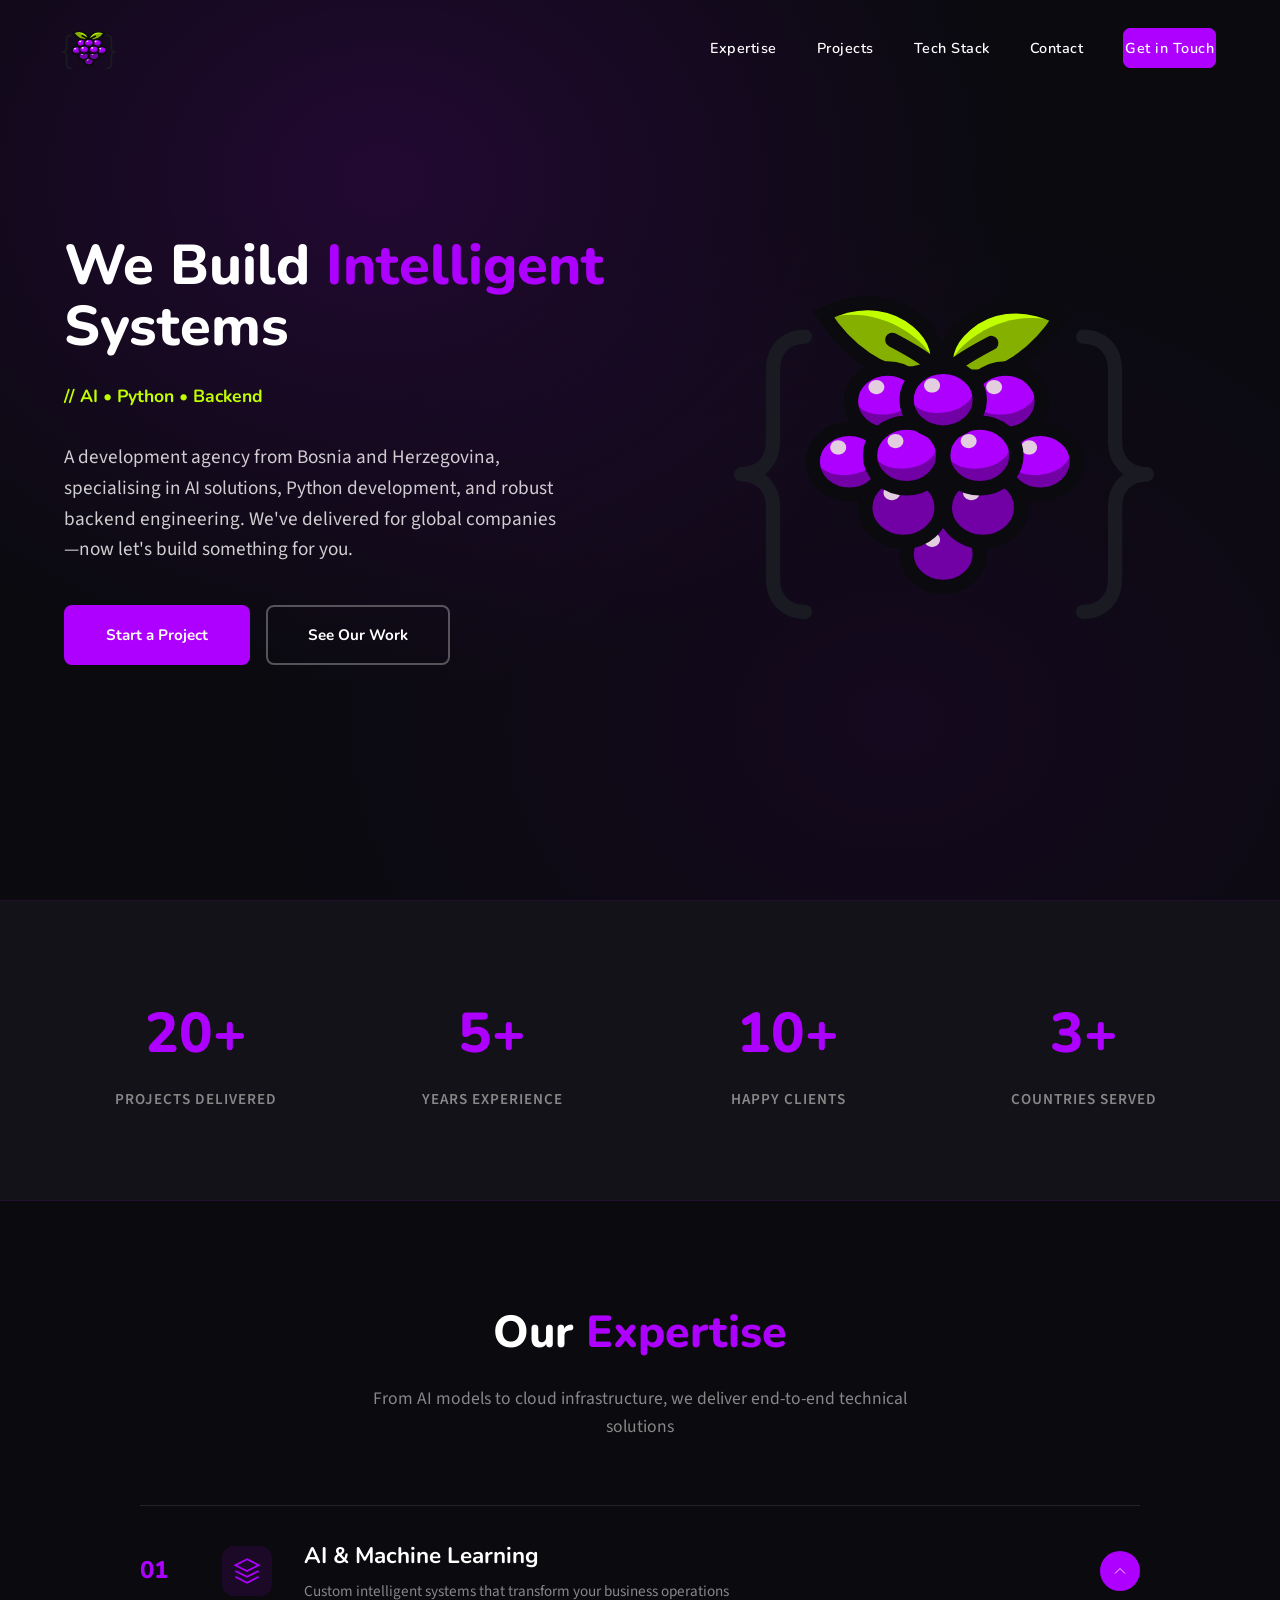
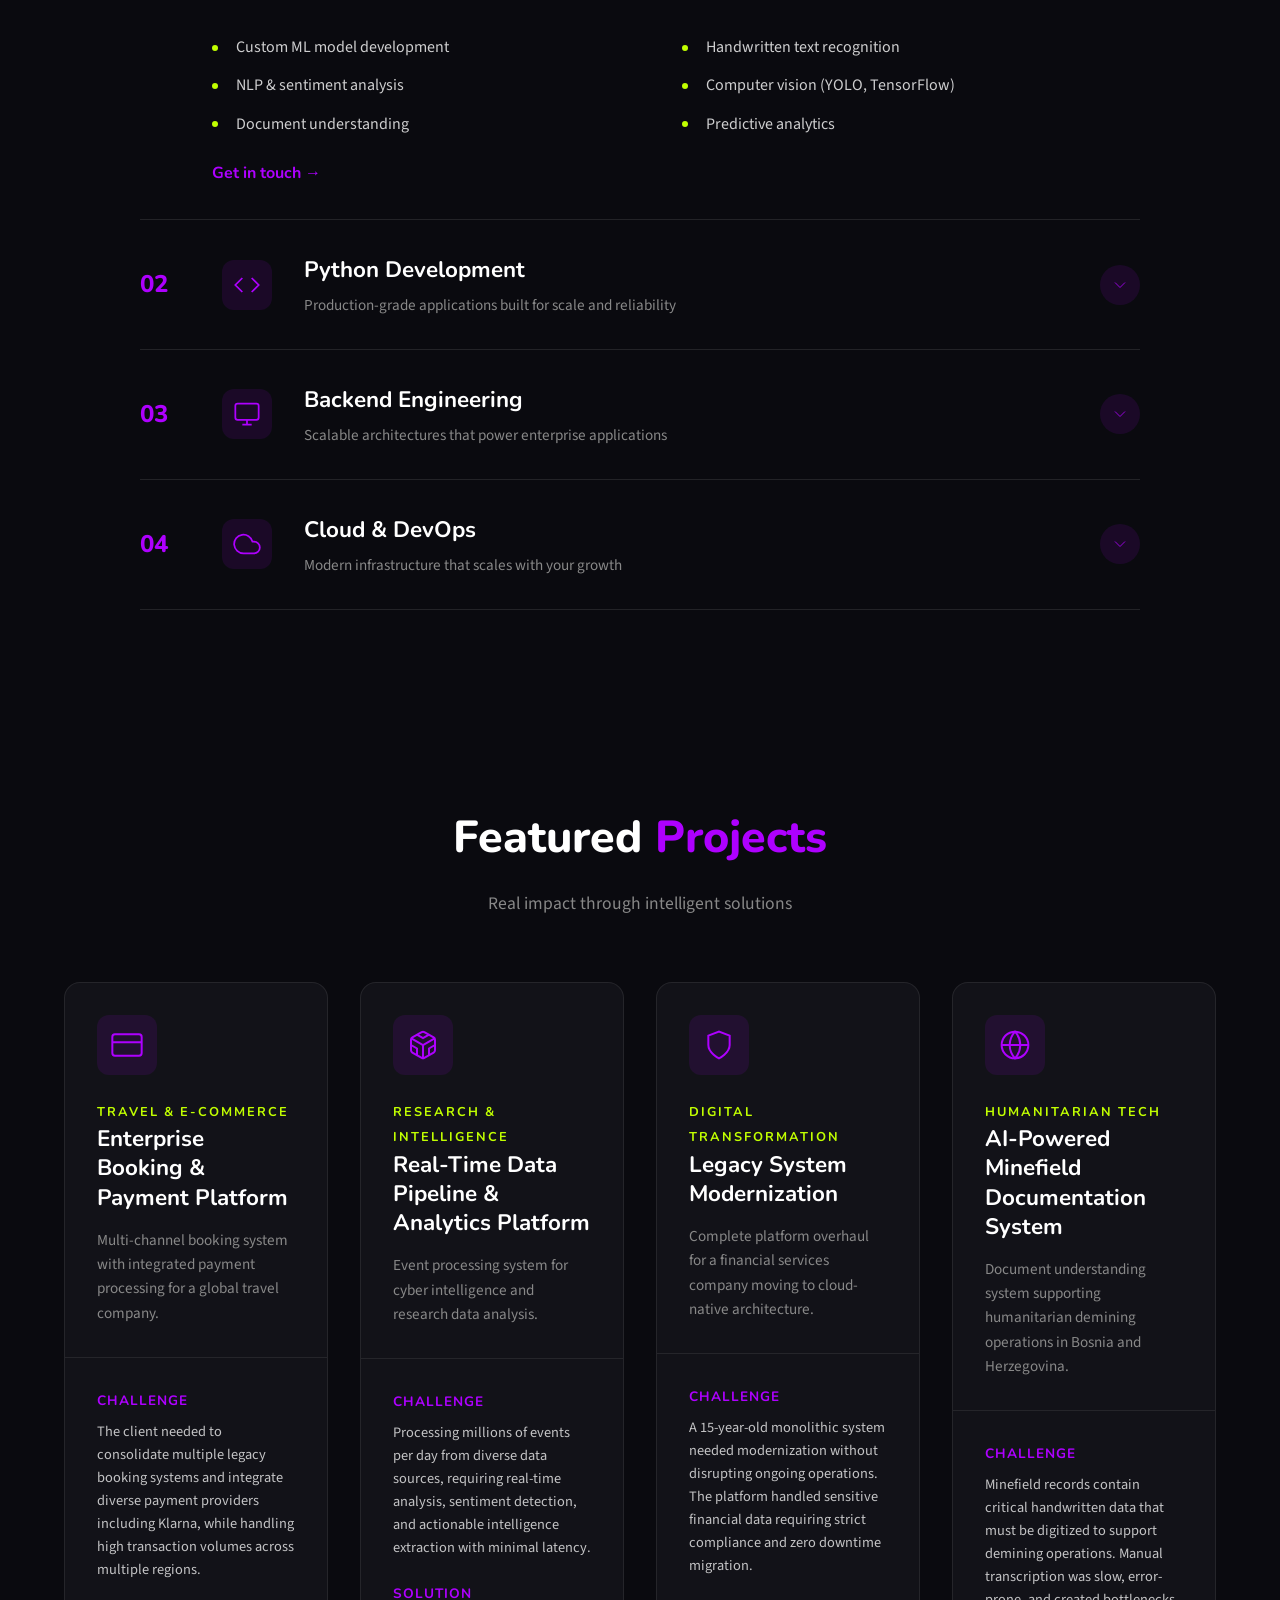
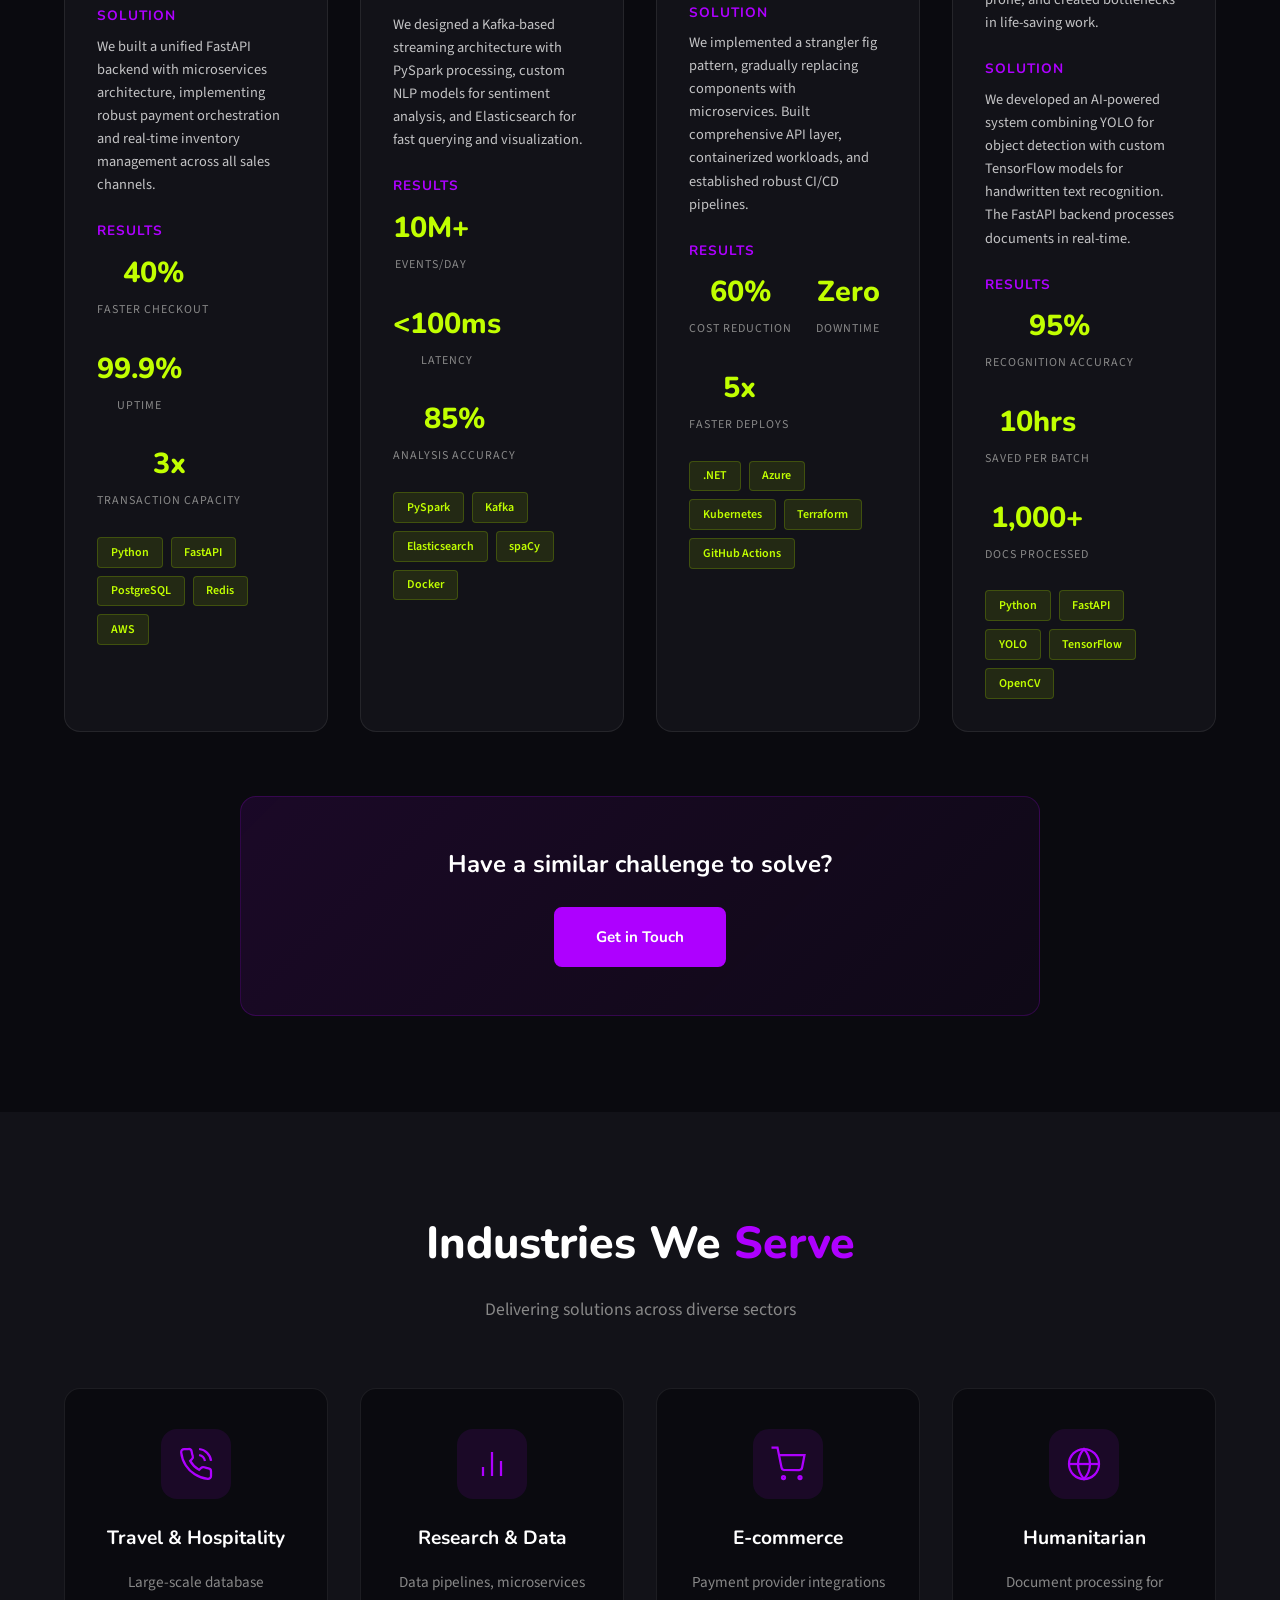
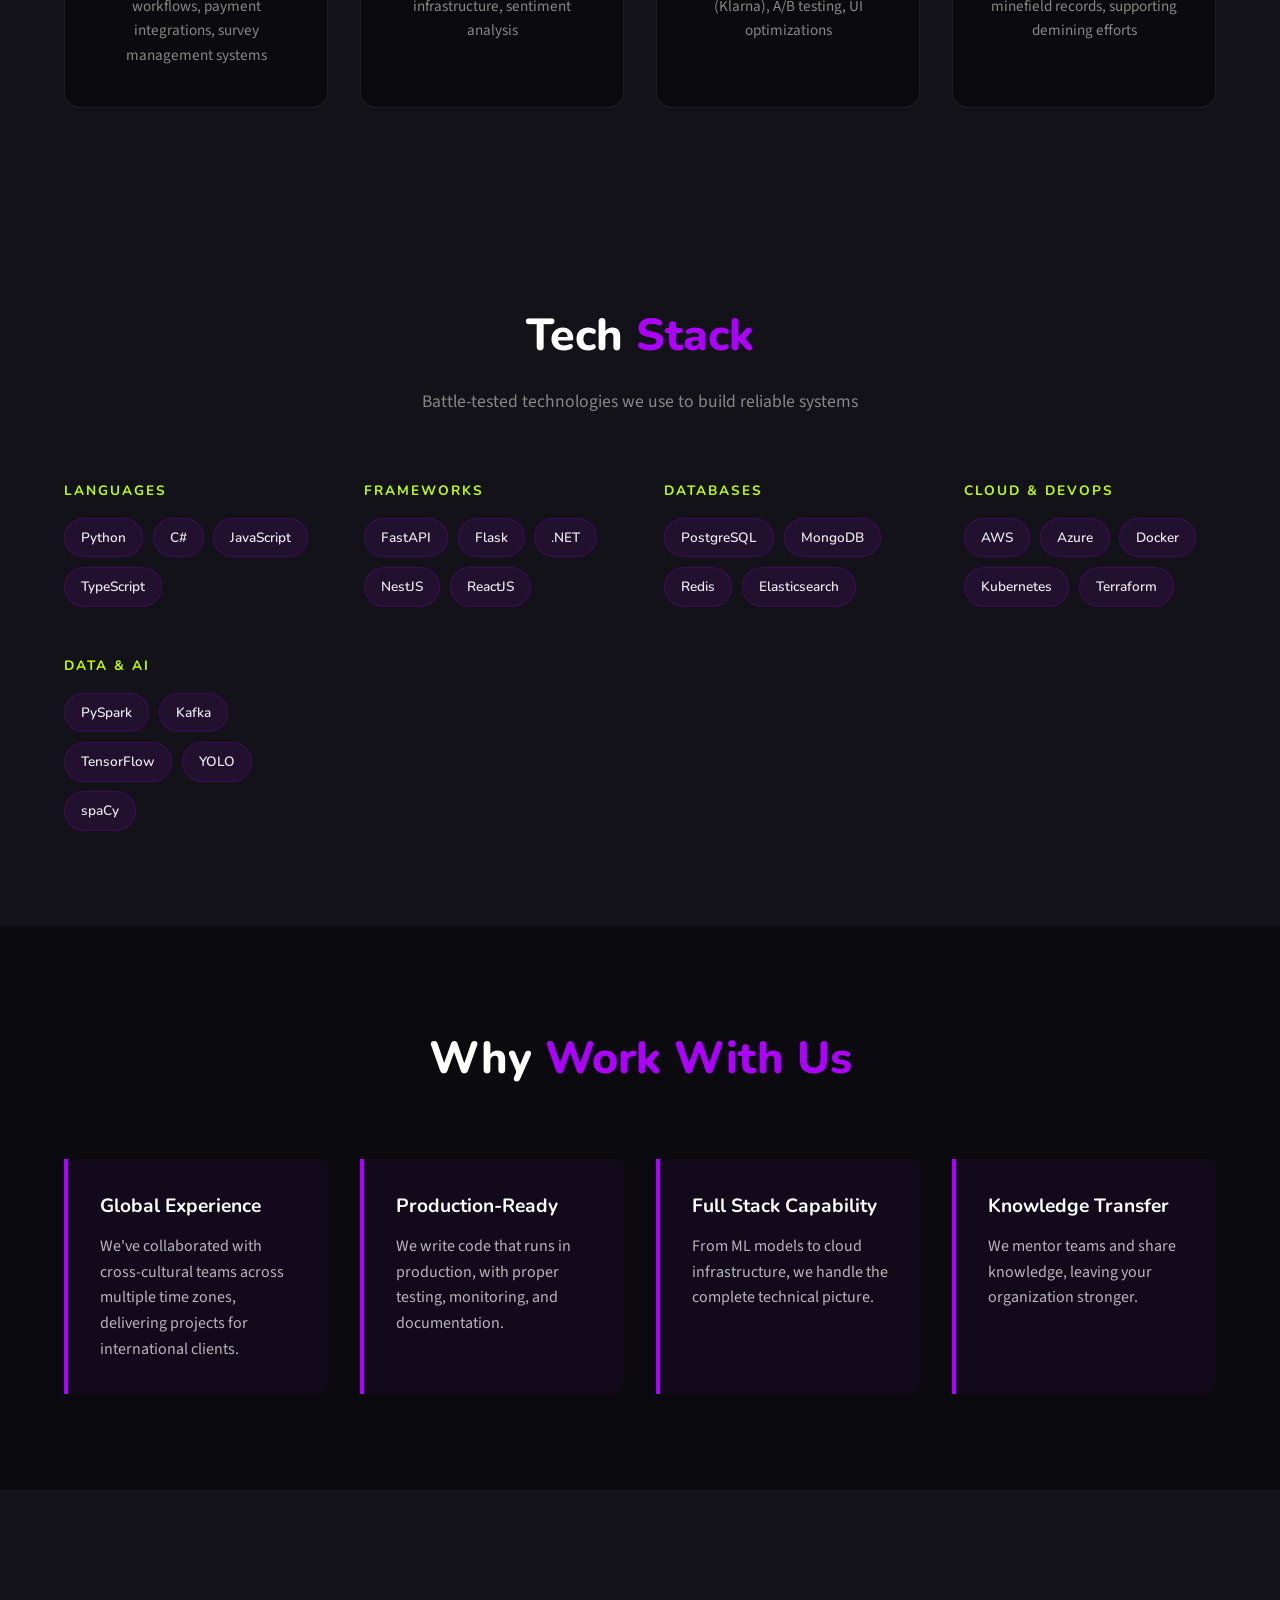
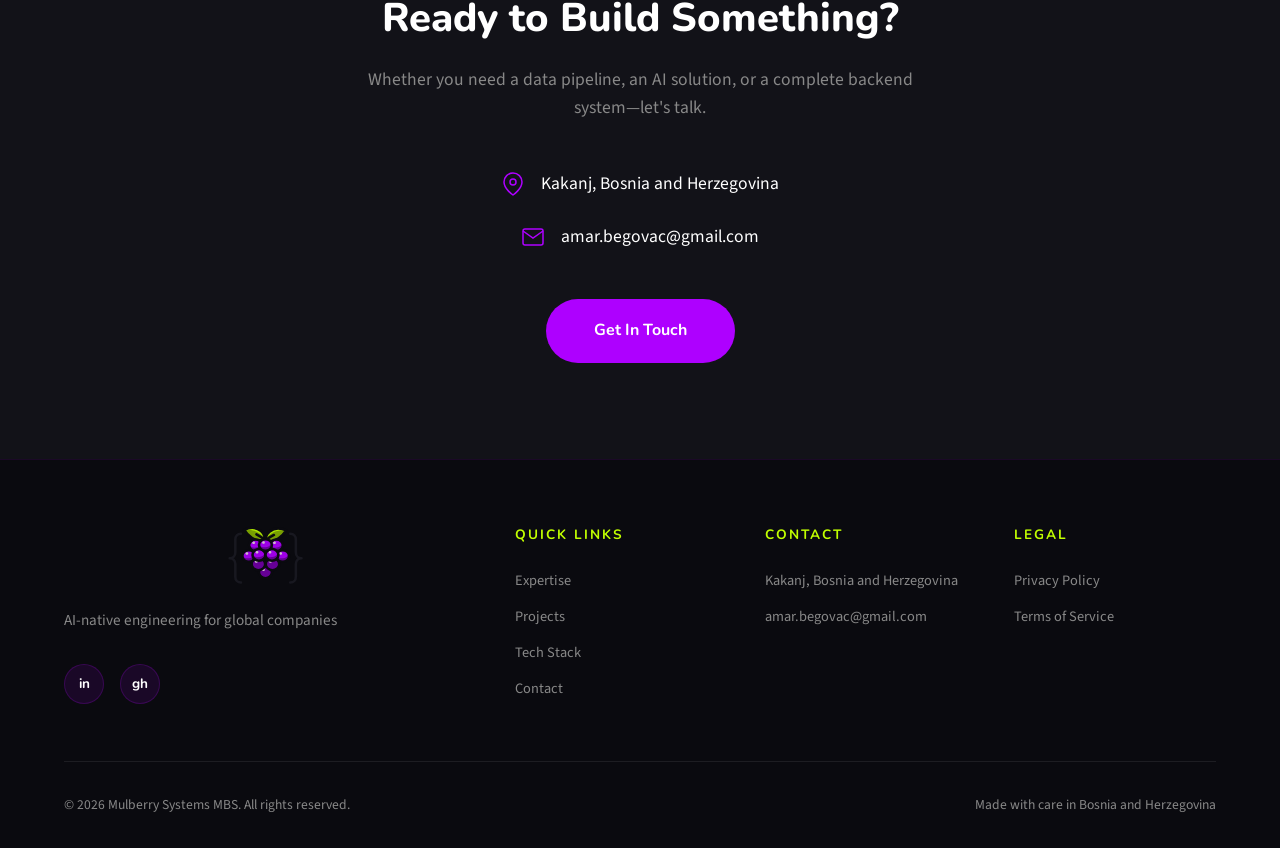
==== commit 05f6f82f: "Typo fix" ====
--- a/index.html
+++ b/index.html
@@ -138,7 +138,7 @@
       <div class="hero-text">
         <h1>We Build <span class="highlight">Intelligent</span> Systems</h1>
         <p class="tagline">// AI &bull; Python &bull; Backend</p>
-        <p>A developer agency from Bosnia and Herzegovina, specializing in AI solutions, Python development, and robust backend engineering. We've delivered for global companies&mdash;now let's build something for you.</p>
+        <p>A development agency from Bosnia and Herzegovina, specialising in AI solutions, Python development, and robust backend engineering. We've delivered for global companies&mdash;now let's build something for you.</p>
         <div class="hero-ctas">
           <a href="#contact" class="cta-button">Start a Project</a>
           <a href="#projects" class="cta-button secondary">See Our Work</a>
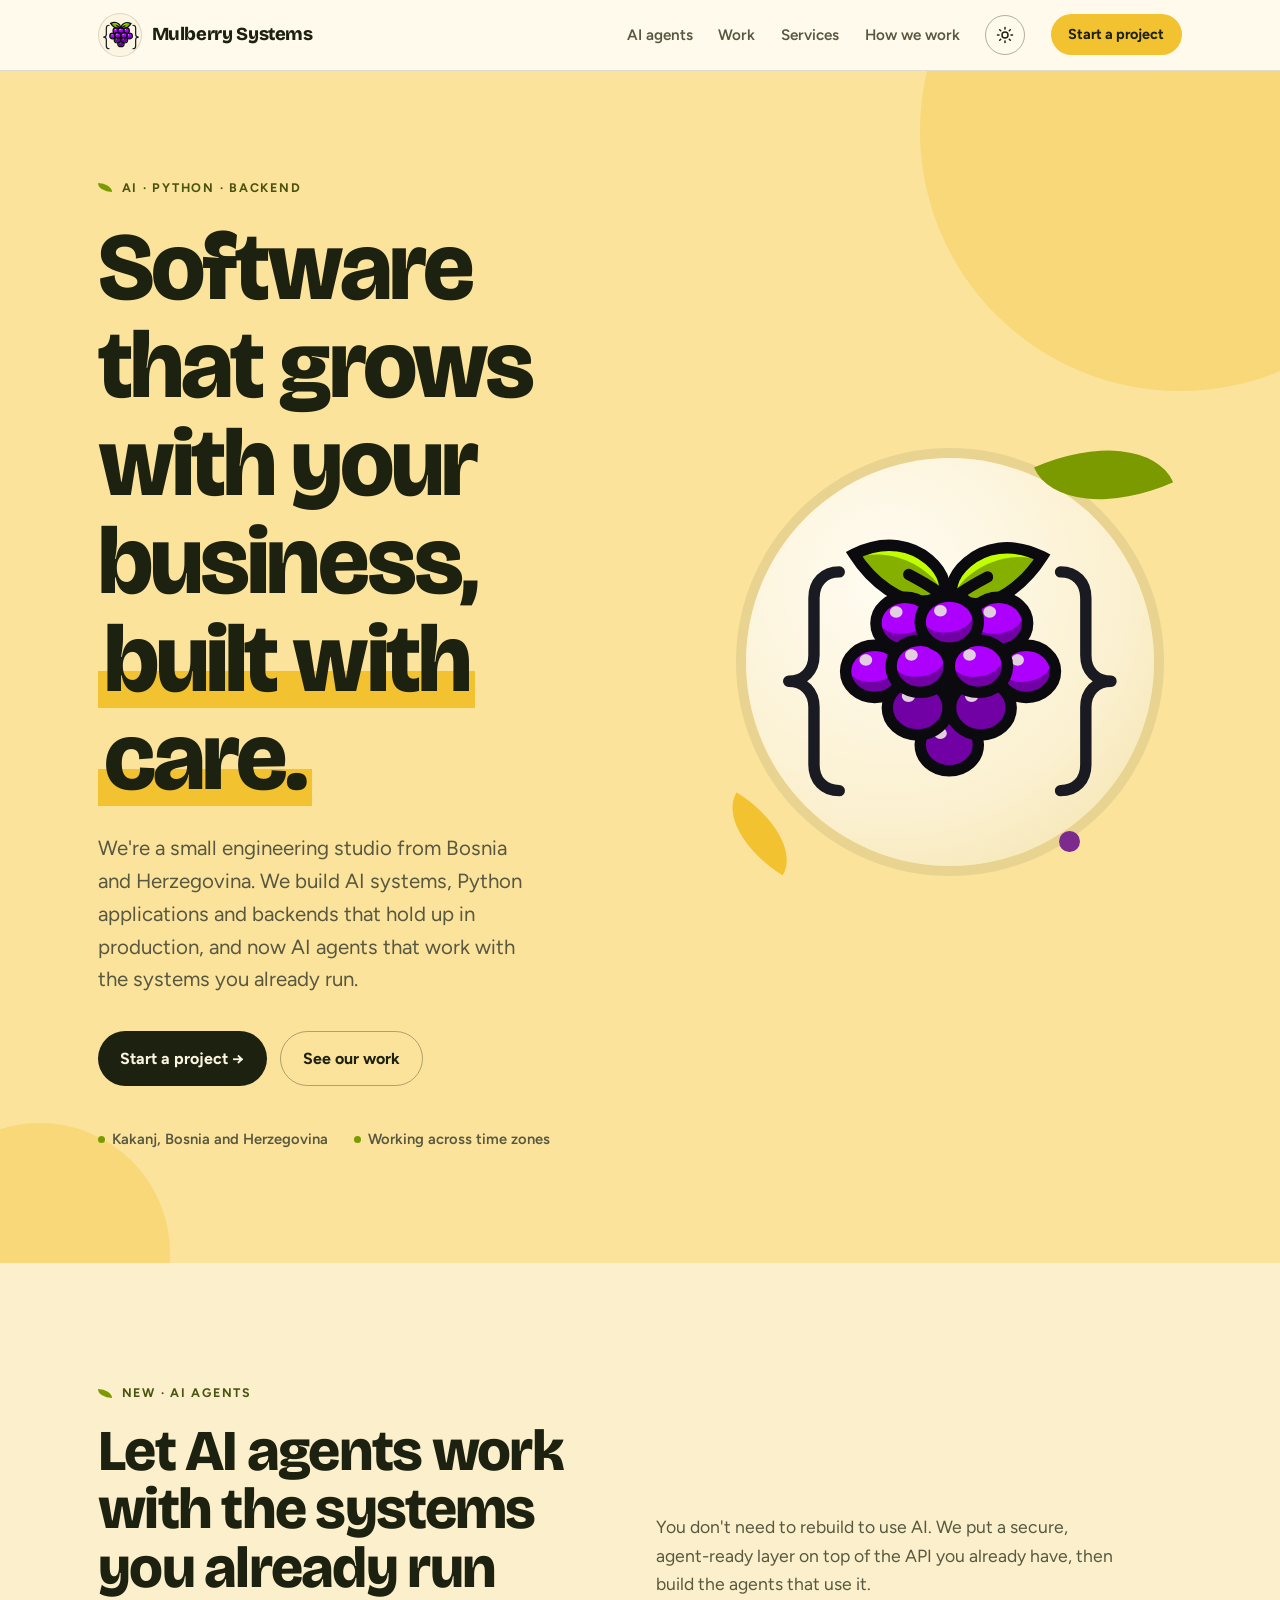
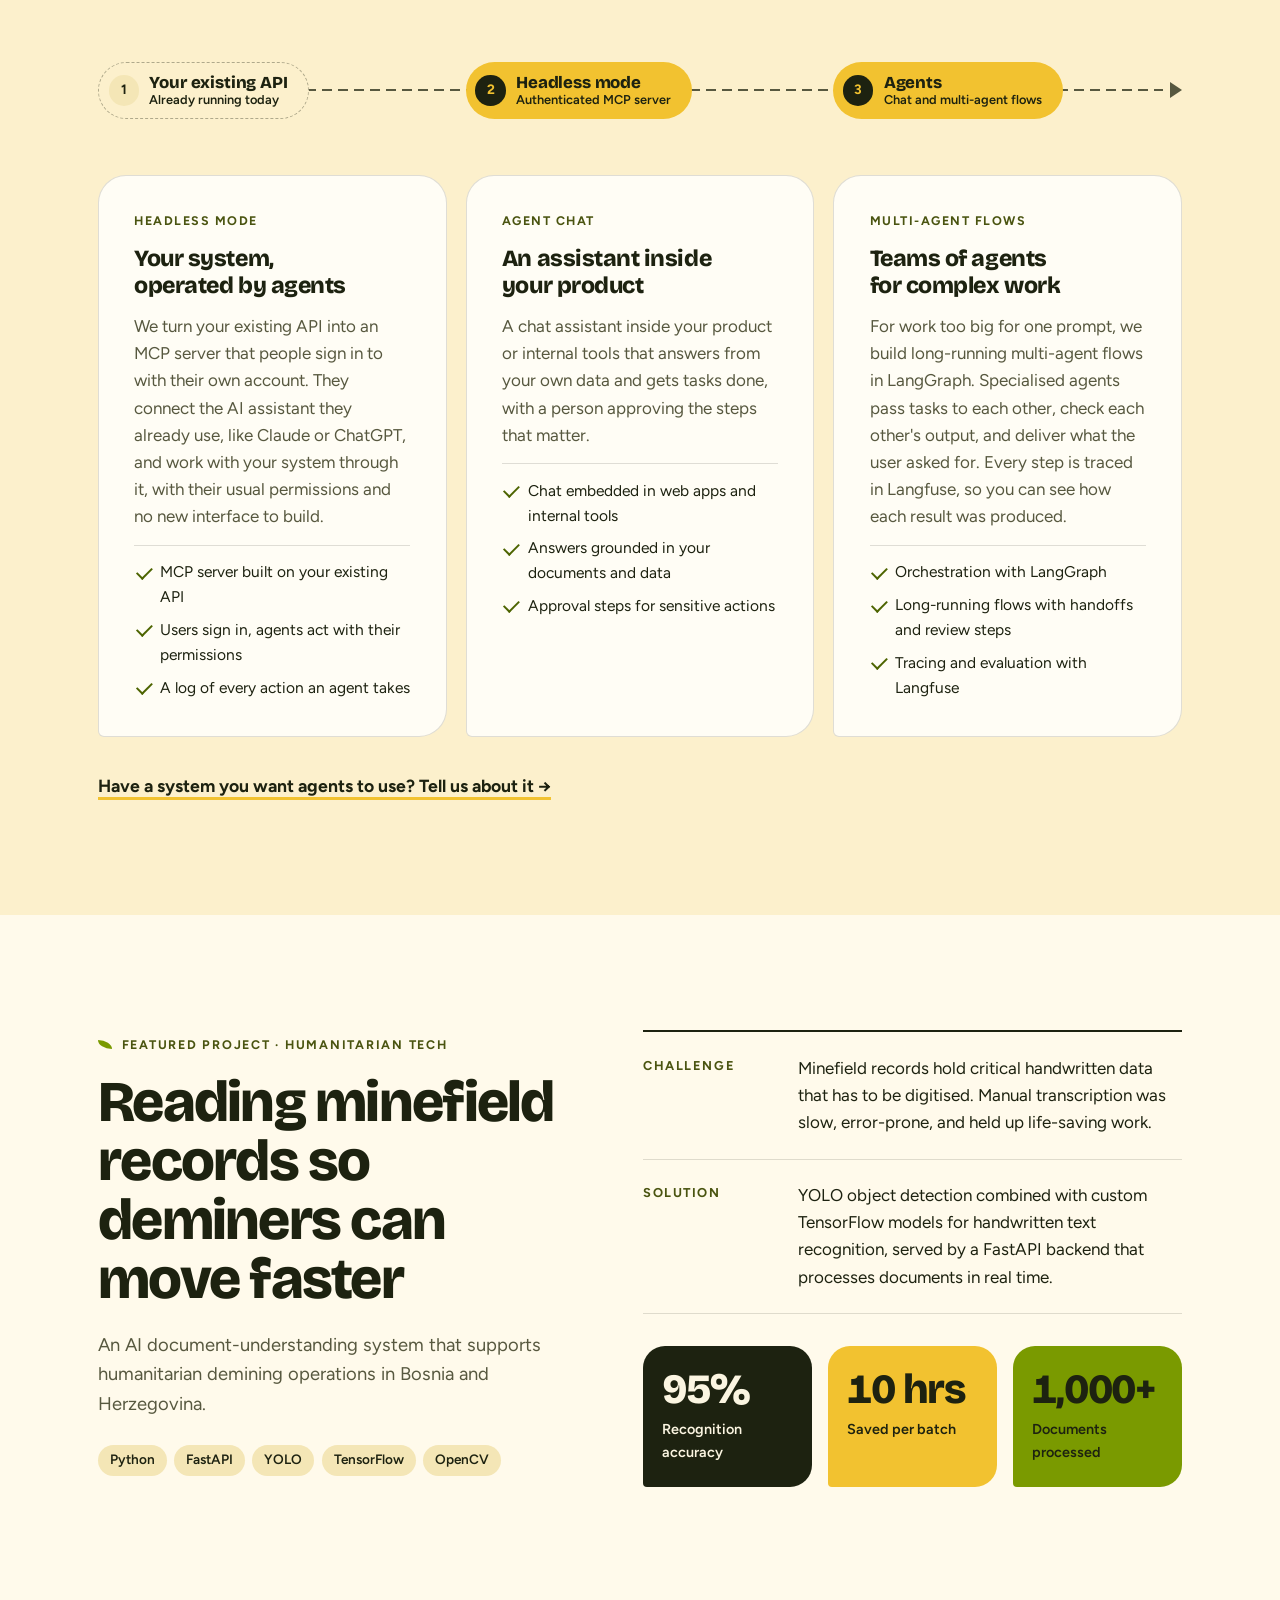
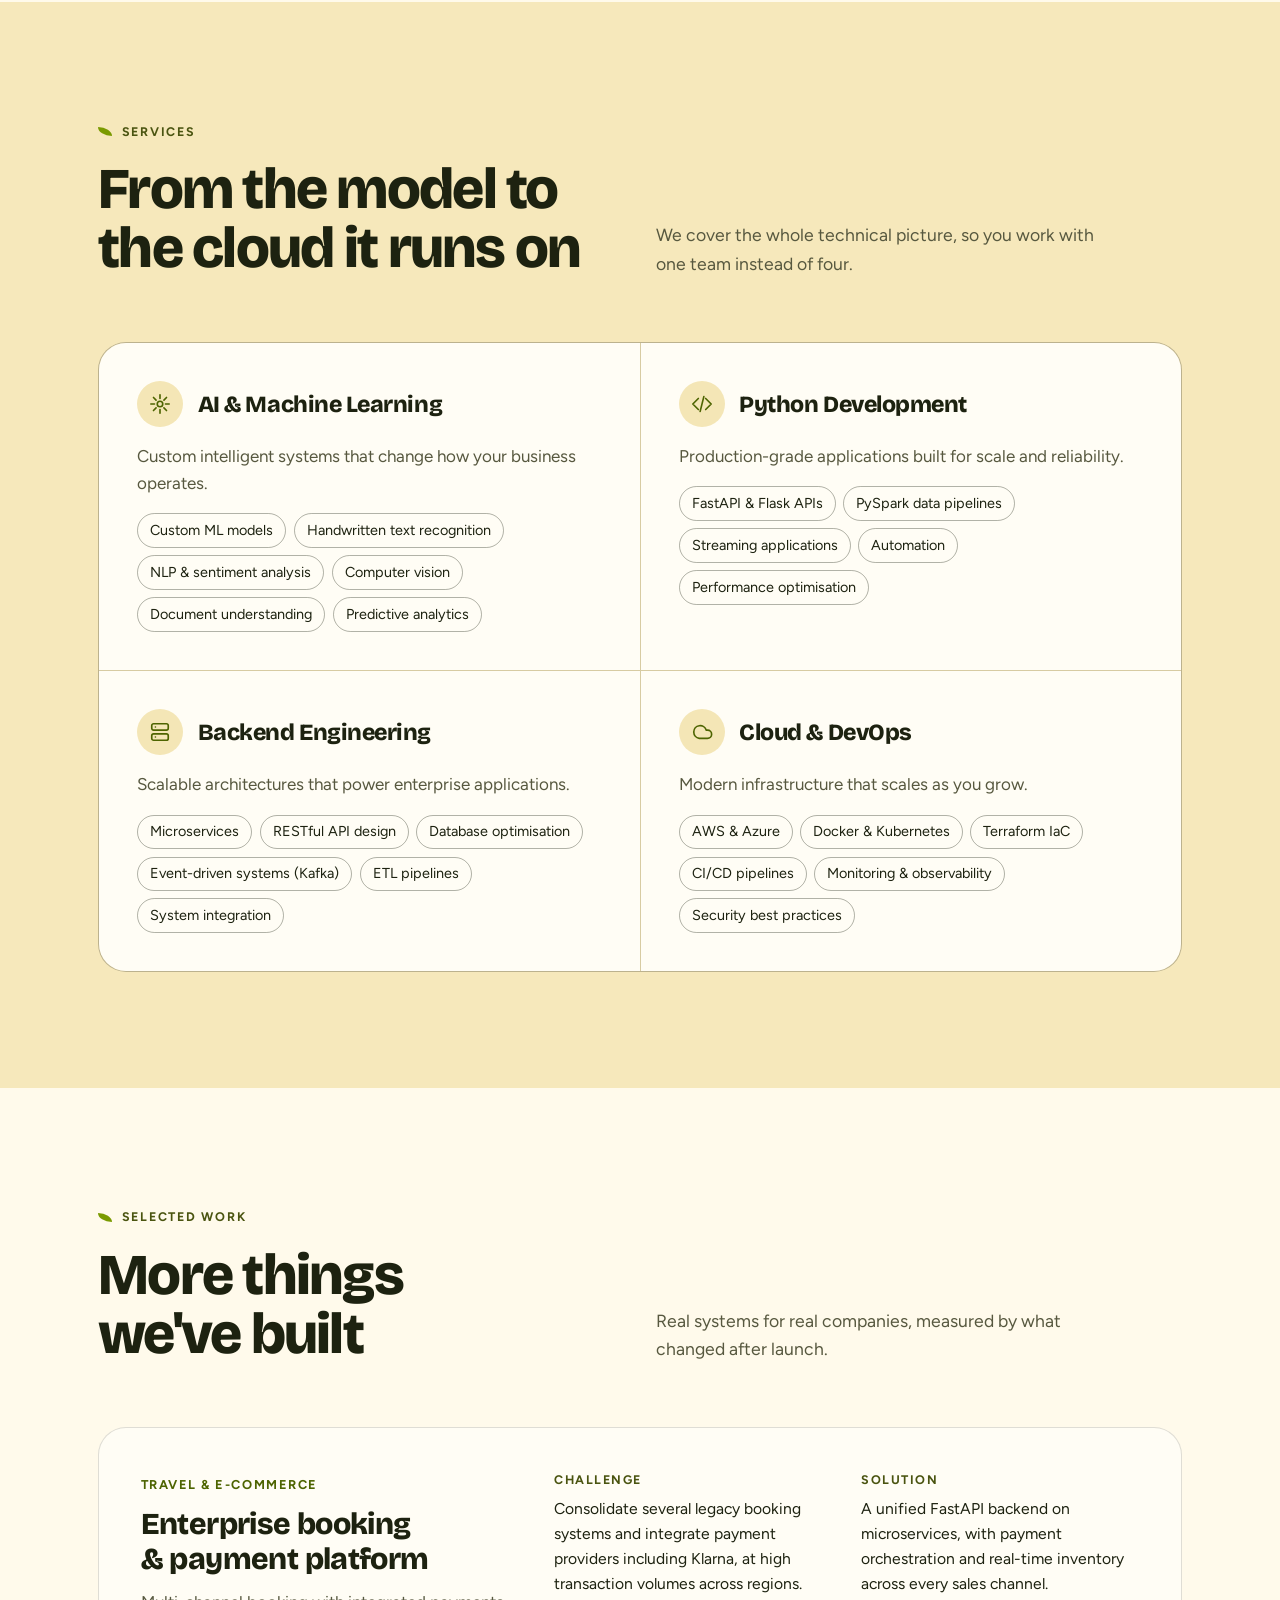
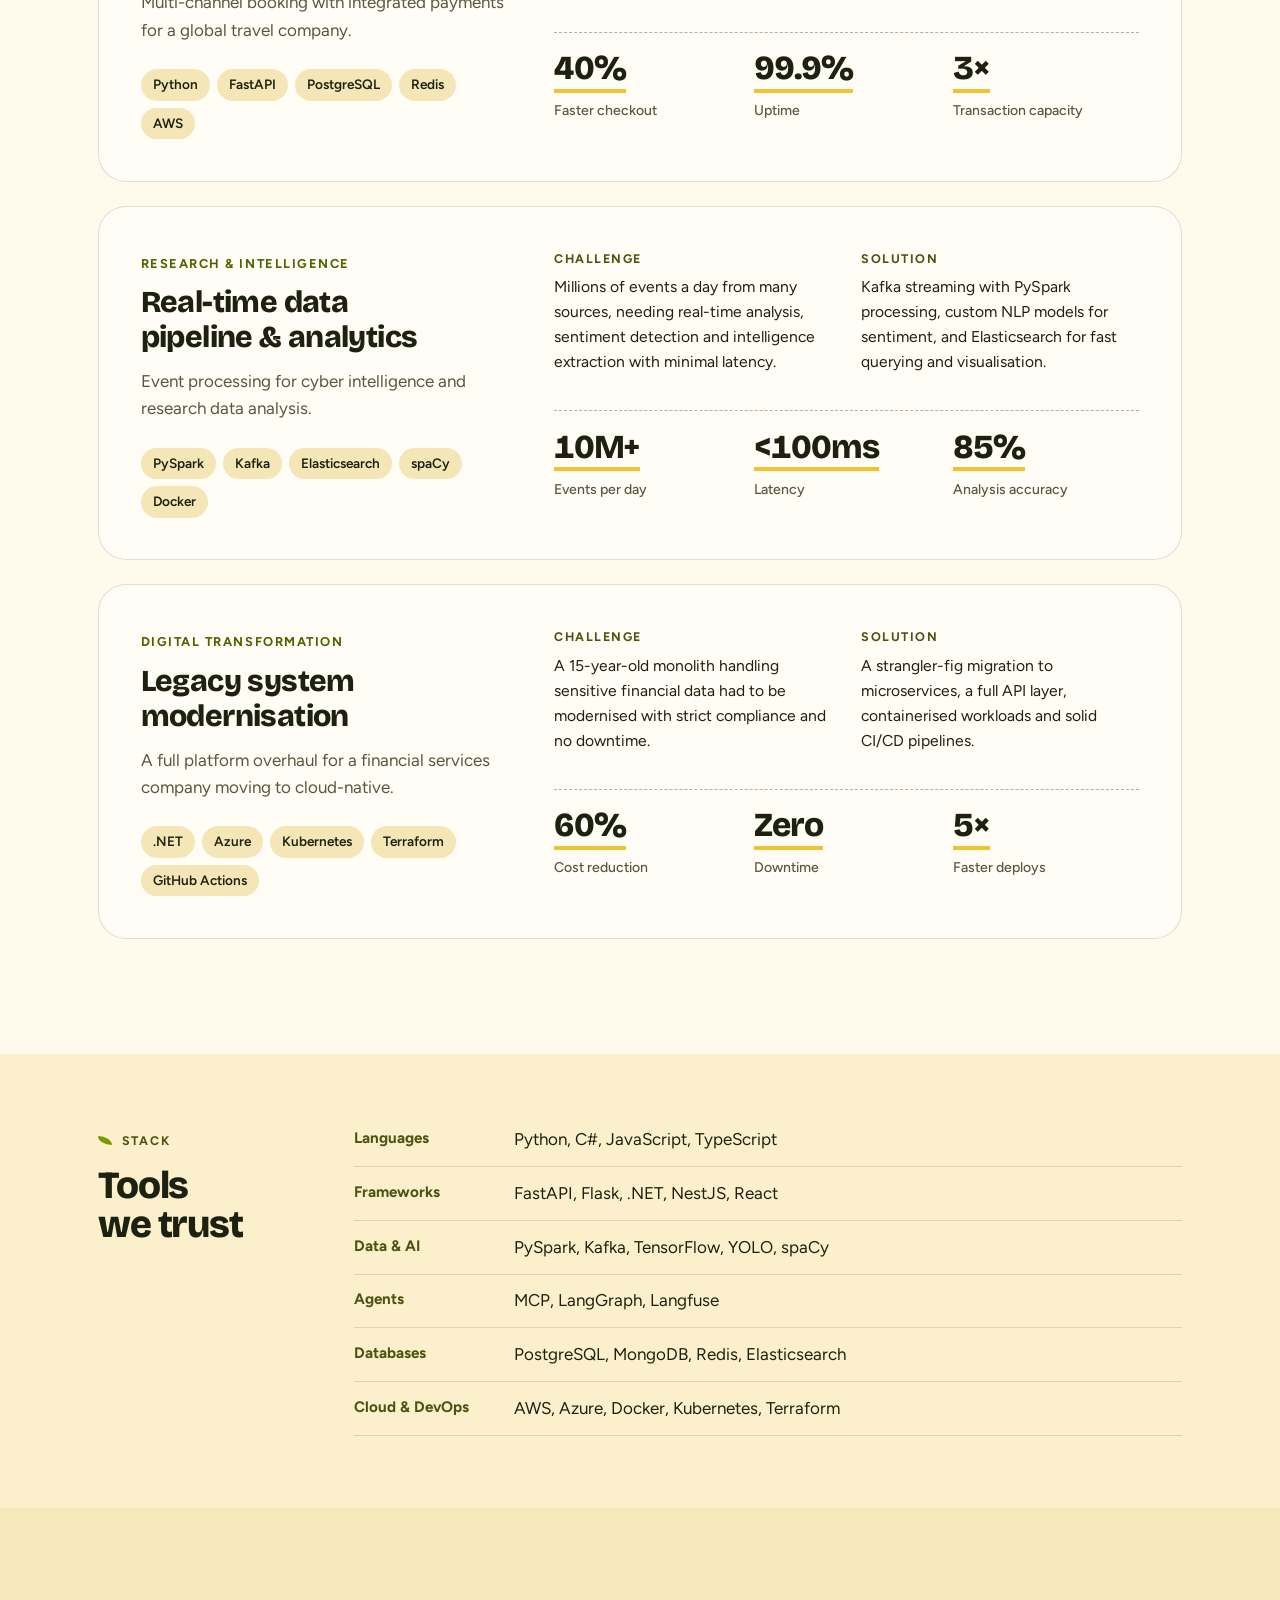
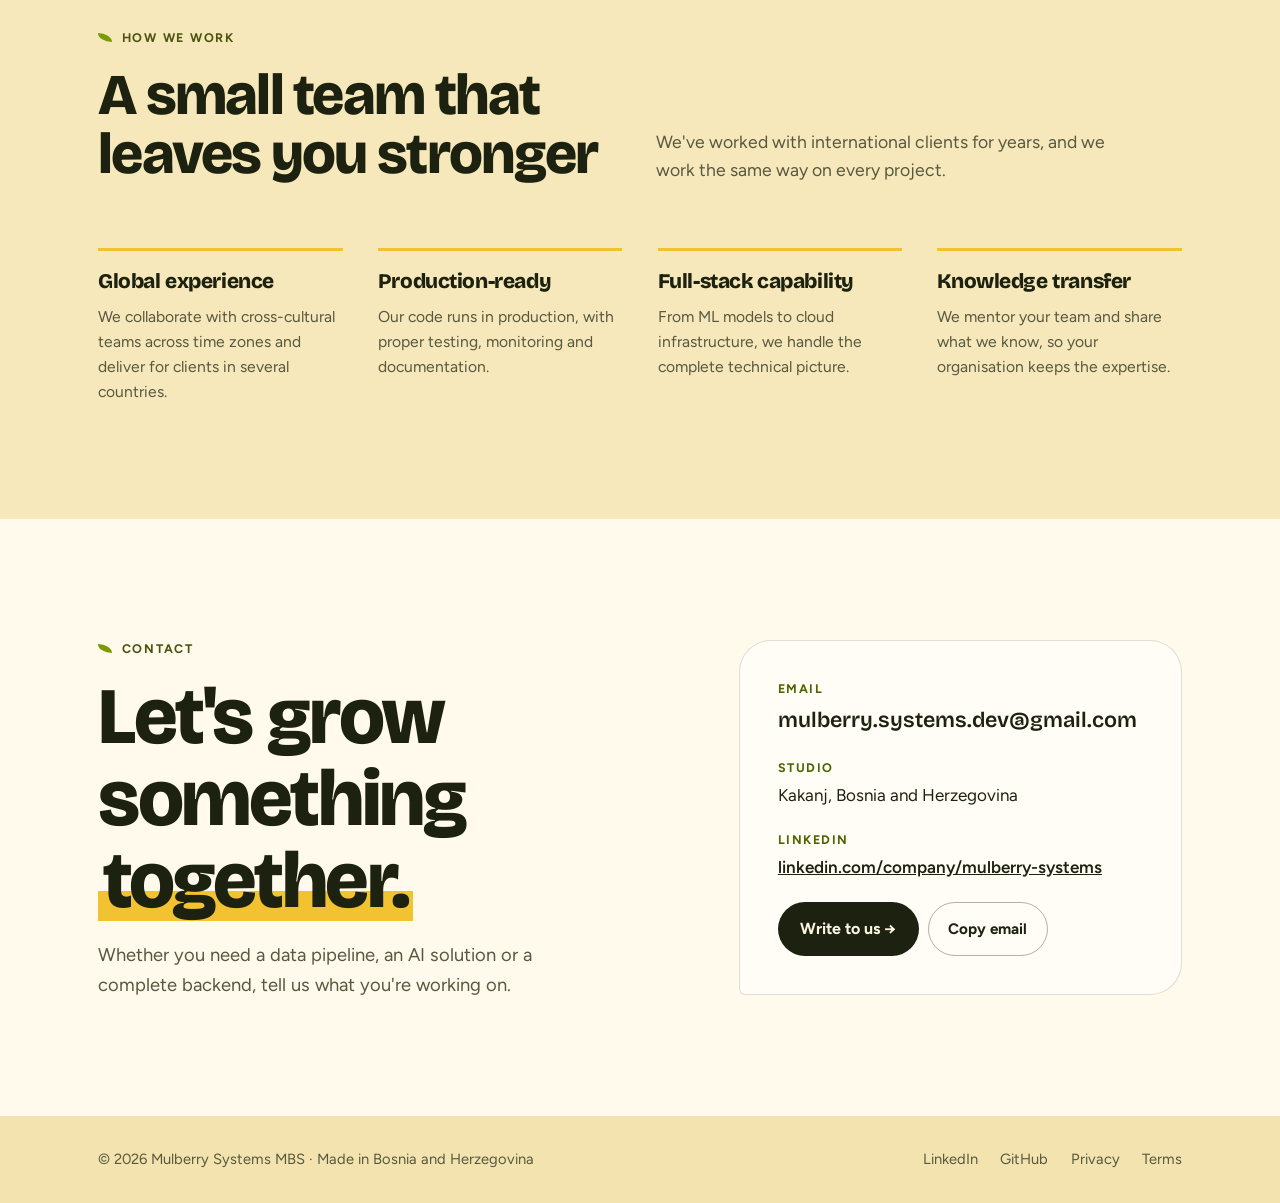
==== commit 9cd1fd13: "Redesign site with Pollen theme (light and dark) - New layout and copy: AI agents section (headless " ====
--- a/index.html
+++ b/index.html
@@ -6,8 +6,8 @@
   <title>Mulberry Systems MBS | AI-Native Engineering | Transform Your Business</title>
 
   <!-- SEO Meta Tags -->
-  <meta name="description" content="Mulberry Systems MBS - AI-native engineering and backend development for global companies. Python, FastAPI, and intelligent systems. Transform your business with proven expertise.">
-  <meta name="keywords" content="AI development, Python development, FastAPI, backend engineering, machine learning, Bosnia Herzegovina, software agency">
+  <meta name="description" content="Mulberry Systems MBS - AI-native engineering and backend development for global companies. Python, FastAPI, AI agents, MCP servers and multi-agent systems. Transform your business with proven expertise.">
+  <meta name="keywords" content="AI agents, MCP servers, headless mode, LangGraph, multi-agent systems, AI development, Python development, FastAPI, backend engineering, machine learning, Bosnia Herzegovina, software agency">
   <meta name="author" content="Mulberry Systems MBS">
 
   <!-- Open Graph Tags -->
@@ -26,8 +26,19 @@
   <link rel="icon" type="image/svg+xml" href="./public/icons/favicon.svg">
   <link rel="preconnect" href="https://fonts.googleapis.com">
   <link rel="preconnect" href="https://fonts.gstatic.com" crossorigin>
-  <link href="https://fonts.googleapis.com/css2?family=Nunito:wght@400;600;700;800&family=Source+Sans+3:wght@300;400;600;700&display=swap" rel="stylesheet">
+  <link href="https://fonts.googleapis.com/css2?family=Bricolage+Grotesque:opsz,wght@12..96,400;12..96,600;12..96,800&family=Figtree:wght@400;500;600;700&display=swap" rel="stylesheet">
   <link rel="stylesheet" href="./public/css/styles.css">
+  <meta name="theme-color" content="#fbe39c" media="(prefers-color-scheme: light)">
+  <meta name="theme-color" content="#161904" media="(prefers-color-scheme: dark)">
+<script>
+/* Apply a saved or #light/#dark theme before paint */
+(function () {
+  var h = location.hash.slice(1), t = null;
+  if (h === 'light' || h === 'dark') t = h;
+  else { try { t = localStorage.getItem('mbs-theme'); } catch (e) {} }
+  if (t === 'light' || t === 'dark') document.documentElement.setAttribute('data-theme', t);
+})();
+</script>
 
   <!-- Structured Data (Organization Schema) -->
   <script type="application/ld+json">
@@ -37,7 +48,7 @@
     "name": "Mulberry Systems MBS",
     "url": "https://mulberrysystems.com",
     "logo": "https://mulberrysystems.com/logo-mbs-final.svg",
-    "description": "AI-native engineering and backend development agency specializing in Python, FastAPI, machine learning, and intelligent systems.",
+    "description": "AI-native engineering and backend development agency specializing in Python, FastAPI, machine learning, AI agents, MCP servers and multi-agent systems.",
     "address": {
       "@type": "PostalAddress",
       "addressLocality": "Kakanj",
@@ -46,20 +57,23 @@
     "contactPoint": {
       "@type": "ContactPoint",
       "telephone": "+387-62-205-130",
-      "email": "amar.begovac@gmail.com",
+      "email": "mulberry.systems.dev@gmail.com",
       "contactType": "Business Inquiries"
     },
     "sameAs": [
-      "https://www.linkedin.com/company/mulberry-systems",
+      "https://www.linkedin.com/company/mulberry-systems/",
       "https://github.com/mulberrysystems"
     ]
   }
   </script>
+
+  <!-- GoatCounter visit counting -->
+  <script data-goatcounter="https://mulberrysystemsdev.goatcounter.com/count"
+          async src="//gc.zgo.at/count.js"></script>
 </head>
 <body>
-  <!-- Navigation -->
-  <nav id="navbar">
-    <svg class="logo" viewBox="0 0 264 213" fill="none" xmlns="http://www.w3.org/2000/svg">
+  <svg width="0" height="0" style="position:absolute" aria-hidden="true">
+    <symbol id="mbs-logo" viewBox="0 0 264 213" fill="none" xmlns="http://www.w3.org/2000/svg">
       <path d="M56.2113 20.943C107.708 -4.52195 140.797 46.6905 122.922 55.1507C94.8834 67.7663 66.7654 37.6021 56.2113 20.943Z" fill="#c1ff00"/>
       <path d="M55.7677 24.1096C100.554 9.65158 138.074 53.5974 122.479 58.3174C97.932 65.2051 67.7769 38.3821 55.7677 24.1096Z" fill="#85b000"/>
       <path d="M56.2113 20.943C107.708 -4.52195 140.797 46.6905 122.922 55.1507C94.8834 67.7663 66.7654 37.6021 56.2113 20.943Z" stroke="#0a0a0f" stroke-width="9"/>
@@ -108,730 +122,296 @@
       <path d="M133.063 82.5759C143.941 80.8545 151.671 73.9194 150.328 67.0859C148.985 60.2524 139.079 56.1081 128.201 57.8294C117.323 59.5508 109.593 66.4859 110.936 73.3194C112.278 80.153 122.185 84.2972 133.063 82.5759Z" fill="#ae00ff"/>
       <path d="M124.5 70.1345C127.261 70.1345 129.5 68.1255 129.5 65.6473C129.5 63.1691 127.261 61.1602 124.5 61.1602C121.739 61.1602 119.5 63.1691 119.5 65.6473C119.5 68.1255 121.739 70.1345 124.5 70.1345Z" fill="#E3CEE0"/>
       <path d="M131.5 95.2627C144.203 95.2627 154.5 86.0214 154.5 74.6217C154.5 63.222 144.203 53.9807 131.5 53.9807C118.797 53.9807 108.5 63.222 108.5 74.6217C108.5 86.0214 118.797 95.2627 131.5 95.2627Z" stroke="#0a0a0f" stroke-width="9"/>
-    </svg>
-    <ul class="nav-links">
-      <li><a href="#expertise">Expertise</a></li>
-      <li><a href="#projects">Projects</a></li>
-      <li><a href="#tech">Tech Stack</a></li>
-      <li><a href="#contact">Contact</a></li>
-      <li><a href="#contact" class="header-cta">Get in Touch</a></li>
+    </symbol>
+  </svg>
+
+<nav aria-label="Main">
+  <div class="wrap">
+    <a href="#top" class="brand"><span class="brand-mark"><svg viewBox="0 0 264 213" aria-hidden="true"><use href="#mbs-logo"></use></svg></span><span class="brand-name">Mulberry Systems</span></a>
+    <ul>
+      <li><a href="#agents">AI agents</a></li>
+      <li><a href="#work">Work</a></li>
+      <li><a href="#services">Services</a></li>
+      <li><a href="#how">How we work</a></li>
+      <li class="keep"><button class="theme-toggle" type="button" id="theme-toggle" aria-label="Switch to dark theme"><svg class="sun-i" viewBox="0 0 24 24" aria-hidden="true"><circle cx="12" cy="12" r="4"/><path d="M12 2v2M12 20v2M4.9 4.9l1.4 1.4M17.7 17.7l1.4 1.4M2 12h2M20 12h2M4.9 19.1l1.4-1.4M17.7 6.3l1.4-1.4"/></svg><svg class="moon" viewBox="0 0 24 24" aria-hidden="true"><path d="M20 14.5A8 8 0 0 1 9.5 4a8 8 0 1 0 10.5 10.5z"/></svg></button></li>
+      <li class="keep"><a href="#contact" class="btn btn-sun">Start a project</a></li>
     </ul>
-    <button class="mobile-menu-btn">&#9776;</button>
-  </nav>
-
-  <!-- Mobile Menu -->
-  <div class="mobile-menu">
-    <button class="mobile-menu-close">&times;</button>
+  </div>
+</nav>
+
+<header class="hero" id="top">
+  <span class="berry-bg b1" aria-hidden="true"></span>
+  <span class="berry-bg b2" aria-hidden="true"></span>
+  <div class="wrap">
+    <div>
+      <span class="eyebrow">AI &middot; Python &middot; Backend</span>
+      <h1 style="margin-top:1.2rem">Software that grows with your business, <em>built with care.</em></h1>
+      <p class="lede">We're a small engineering studio from Bosnia and Herzegovina. We build AI systems, Python applications and backends that hold up in production, and now AI agents that work with the systems you already run.</p>
+      <div class="hero-ctas">
+        <a href="#contact" class="btn btn-solid">Start a project &rarr;</a>
+        <a href="#work" class="btn btn-ghost">See our work</a>
+      </div>
+      <div class="hero-meta">
+        <span>Kakanj, Bosnia and Herzegovina</span>
+        <span>Working across time zones</span>
+      </div>
+    </div>
+    <div class="hero-art" aria-hidden="true">
+      <span class="disc"></span>
+      <span class="leaf l1"></span>
+      <span class="leaf l2"></span>
+      <span class="leaf l3"></span>
+      <svg class="logo" viewBox="0 0 264 213"><use href="#mbs-logo"></use></svg>
+    </div>
+  </div>
+</header>
+
+<section class="agents" id="agents" aria-labelledby="agents-title">
+  <div class="wrap">
+    <div class="section-head">
+      <div>
+        <span class="eyebrow">New &middot; AI agents</span>
+        <h2 id="agents-title" style="margin-top:1rem">Let AI agents work with the systems you already run</h2>
+      </div>
+      <p>You don't need to rebuild to use AI. We put a secure, agent-ready layer on top of the API you already have, then build the agents that use it.</p>
+    </div>
+    <ol class="flow" aria-label="How the pieces connect">
+      <li><span class="node"><span class="n">1</span><span class="t">Your existing API<small>Already running today</small></span></span></li>
+      <li><span class="node"><span class="n">2</span><span class="t">Headless mode<small>Authenticated MCP server</small></span></span></li>
+      <li><span class="node"><span class="n">3</span><span class="t">Agents<small>Chat and multi-agent flows</small></span></span></li>
+    </ol>
+    <div class="agent-grid">
+      <article class="agent-card">
+        <span class="kicker">Headless mode</span>
+        <h3>Your system, operated by agents</h3>
+        <p>We turn your existing API into an MCP server that people sign in to with their own account. They connect the AI assistant they already use, like Claude or ChatGPT, and work with your system through it, with their usual permissions and no new interface to build.</p>
+        <ul><li>MCP server built on your existing API</li><li>Users sign in, agents act with their permissions</li><li>A log of every action an agent takes</li></ul>
+      </article>
+      <article class="agent-card">
+        <span class="kicker">Agent chat</span>
+        <h3>An assistant inside your product</h3>
+        <p>A chat assistant inside your product or internal tools that answers from your own data and gets tasks done, with a person approving the steps that matter.</p>
+        <ul><li>Chat embedded in web apps and internal tools</li><li>Answers grounded in your documents and data</li><li>Approval steps for sensitive actions</li></ul>
+      </article>
+      <article class="agent-card">
+        <span class="kicker">Multi-agent flows</span>
+        <h3>Teams of agents for complex work</h3>
+        <p>For work too big for one prompt, we build long-running multi-agent flows in LangGraph. Specialised agents pass tasks to each other, check each other's output, and deliver what the user asked for. Every step is traced in Langfuse, so you can see how each result was produced.</p>
+        <ul><li>Orchestration with LangGraph</li><li>Long-running flows with handoffs and review steps</li><li>Tracing and evaluation with Langfuse</li></ul>
+      </article>
+    </div>
+    <p class="agents-cta"><a href="#contact">Have a system you want agents to use? Tell us about it &rarr;</a></p>
+  </div>
+</section>
+<section class="featured" id="work" aria-labelledby="featured-title">
+  <div class="wrap">
+    <div>
+      <span class="eyebrow">Featured project &middot; Humanitarian tech</span>
+      <h2 id="featured-title">Reading minefield records so deminers can move faster</h2>
+      <p class="intro">An AI document-understanding system that supports humanitarian demining operations in Bosnia and Herzegovina.</p>
+      <ul class="tags" aria-label="Technologies">
+        <li>Python</li><li>FastAPI</li><li>YOLO</li><li>TensorFlow</li><li>OpenCV</li>
+      </ul>
+    </div>
+    <div>
+      <div class="story">
+        <div class="story-row"><h3>Challenge</h3><p>Minefield records hold critical handwritten data that has to be digitised. Manual transcription was slow, error-prone, and held up life-saving work.</p></div>
+        <div class="story-row"><h3>Solution</h3><p>YOLO object detection combined with custom TensorFlow models for handwritten text recognition, served by a FastAPI backend that processes documents in real time.</p></div>
+      </div>
+      <div class="big-stats">
+        <div class="big-stat"><b>95%</b><span>Recognition accuracy</span></div>
+        <div class="big-stat"><b>10 hrs</b><span>Saved per batch</span></div>
+        <div class="big-stat"><b>1,000+</b><span>Documents processed</span></div>
+      </div>
+    </div>
+  </div>
+</section>
+
+<section class="services" id="services" aria-labelledby="services-title">
+  <div class="wrap">
+    <div class="section-head">
+      <div>
+        <span class="eyebrow">Services</span>
+        <h2 id="services-title" style="margin-top:1rem">From the model to the cloud it runs on</h2>
+      </div>
+      <p>We cover the whole technical picture, so you work with one team instead of four.</p>
+    </div>
+    <div class="services-grid">
+      <article class="service">
+        <div class="service-top">
+          <span class="service-icon"><svg viewBox="0 0 24 24" aria-hidden="true"><circle cx="12" cy="12" r="3"/><path d="M12 2v4M12 18v4M4.9 4.9l2.8 2.8M16.3 16.3l2.8 2.8M2 12h4M18 12h4M4.9 19.1l2.8-2.8M16.3 7.7l2.8-2.8"/></svg></span>
+          <h3>AI &amp; Machine Learning</h3>
+        </div>
+        <p>Custom intelligent systems that change how your business operates.</p>
+        <ul><li>Custom ML models</li><li>Handwritten text recognition</li><li>NLP &amp; sentiment analysis</li><li>Computer vision</li><li>Document understanding</li><li>Predictive analytics</li></ul>
+      </article>
+      <article class="service">
+        <div class="service-top">
+          <span class="service-icon"><svg viewBox="0 0 24 24" aria-hidden="true"><path d="M8 6l-6 6 6 6M16 6l6 6-6 6M14 4l-4 16"/></svg></span>
+          <h3>Python Development</h3>
+        </div>
+        <p>Production-grade applications built for scale and reliability.</p>
+        <ul><li>FastAPI &amp; Flask APIs</li><li>PySpark data pipelines</li><li>Streaming applications</li><li>Automation</li><li>Performance optimisation</li></ul>
+      </article>
+      <article class="service">
+        <div class="service-top">
+          <span class="service-icon"><svg viewBox="0 0 24 24" aria-hidden="true"><rect x="3" y="3" width="18" height="7" rx="2"/><rect x="3" y="14" width="18" height="7" rx="2"/><path d="M7 6.5h.01M7 17.5h.01"/></svg></span>
+          <h3>Backend Engineering</h3>
+        </div>
+        <p>Scalable architectures that power enterprise applications.</p>
+        <ul><li>Microservices</li><li>RESTful API design</li><li>Database optimisation</li><li>Event-driven systems (Kafka)</li><li>ETL pipelines</li><li>System integration</li></ul>
+      </article>
+      <article class="service">
+        <div class="service-top">
+          <span class="service-icon"><svg viewBox="0 0 24 24" aria-hidden="true"><path d="M18 10h-1.3A7 7 0 1 0 9 19h9a4.5 4.5 0 0 0 0-9z"/></svg></span>
+          <h3>Cloud &amp; DevOps</h3>
+        </div>
+        <p>Modern infrastructure that scales as you grow.</p>
+        <ul><li>AWS &amp; Azure</li><li>Docker &amp; Kubernetes</li><li>Terraform IaC</li><li>CI/CD pipelines</li><li>Monitoring &amp; observability</li><li>Security best practices</li></ul>
+      </article>
+    </div>
+  </div>
+</section>
+
+<section class="work" aria-labelledby="work-title">
+  <div class="wrap">
+    <div class="section-head">
+      <div>
+        <span class="eyebrow">Selected work</span>
+        <h2 id="work-title" style="margin-top:1rem">More things we've built</h2>
+      </div>
+      <p>Real systems for real companies, measured by what changed after launch.</p>
+    </div>
+    <div class="projects">
+      <article class="project">
+        <div>
+          <span class="project-label">Travel &amp; E-commerce</span>
+          <h3>Enterprise booking &amp; payment platform</h3>
+          <p class="summary">Multi-channel booking with integrated payments for a global travel company.</p>
+          <ul class="tags" aria-label="Technologies"><li>Python</li><li>FastAPI</li><li>PostgreSQL</li><li>Redis</li><li>AWS</li></ul>
+        </div>
+        <div class="project-body">
+          <div><h4>Challenge</h4><p>Consolidate several legacy booking systems and integrate payment providers including Klarna, at high transaction volumes across regions.</p></div>
+          <div><h4>Solution</h4><p>A unified FastAPI backend on microservices, with payment orchestration and real-time inventory across every sales channel.</p></div>
+          <div class="results">
+            <div><b>40%</b><span>Faster checkout</span></div>
+            <div><b>99.9%</b><span>Uptime</span></div>
+            <div><b>3&times;</b><span>Transaction capacity</span></div>
+          </div>
+        </div>
+      </article>
+      <article class="project">
+        <div>
+          <span class="project-label">Research &amp; Intelligence</span>
+          <h3>Real-time data pipeline &amp; analytics</h3>
+          <p class="summary">Event processing for cyber intelligence and research data analysis.</p>
+          <ul class="tags" aria-label="Technologies"><li>PySpark</li><li>Kafka</li><li>Elasticsearch</li><li>spaCy</li><li>Docker</li></ul>
+        </div>
+        <div class="project-body">
+          <div><h4>Challenge</h4><p>Millions of events a day from many sources, needing real-time analysis, sentiment detection and intelligence extraction with minimal latency.</p></div>
+          <div><h4>Solution</h4><p>Kafka streaming with PySpark processing, custom NLP models for sentiment, and Elasticsearch for fast querying and visualisation.</p></div>
+          <div class="results">
+            <div><b>10M+</b><span>Events per day</span></div>
+            <div><b>&lt;100ms</b><span>Latency</span></div>
+            <div><b>85%</b><span>Analysis accuracy</span></div>
+          </div>
+        </div>
+      </article>
+      <article class="project">
+        <div>
+          <span class="project-label">Digital Transformation</span>
+          <h3>Legacy system modernisation</h3>
+          <p class="summary">A full platform overhaul for a financial services company moving to cloud-native.</p>
+          <ul class="tags" aria-label="Technologies"><li>.NET</li><li>Azure</li><li>Kubernetes</li><li>Terraform</li><li>GitHub Actions</li></ul>
+        </div>
+        <div class="project-body">
+          <div><h4>Challenge</h4><p>A 15-year-old monolith handling sensitive financial data had to be modernised with strict compliance and no downtime.</p></div>
+          <div><h4>Solution</h4><p>A strangler-fig migration to microservices, a full API layer, containerised workloads and solid CI/CD pipelines.</p></div>
+          <div class="results">
+            <div><b>60%</b><span>Cost reduction</span></div>
+            <div><b>Zero</b><span>Downtime</span></div>
+            <div><b>5&times;</b><span>Faster deploys</span></div>
+          </div>
+        </div>
+      </article>
+    </div>
+  </div>
+</section>
+
+<section class="stack" aria-labelledby="stack-title">
+  <div class="wrap">
+    <div>
+      <span class="eyebrow">Stack</span>
+      <h2 id="stack-title" style="margin-top:0.8rem">Tools we trust</h2>
+    </div>
+    <dl>
+      <div class="stack-row"><dt>Languages</dt><dd>Python, C#, JavaScript, TypeScript</dd></div>
+      <div class="stack-row"><dt>Frameworks</dt><dd>FastAPI, Flask, .NET, NestJS, React</dd></div>
+      <div class="stack-row"><dt>Data &amp; AI</dt><dd>PySpark, Kafka, TensorFlow, YOLO, spaCy</dd></div>
+      <div class="stack-row"><dt>Agents</dt><dd>MCP, LangGraph, Langfuse</dd></div>
+      <div class="stack-row"><dt>Databases</dt><dd>PostgreSQL, MongoDB, Redis, Elasticsearch</dd></div>
+      <div class="stack-row"><dt>Cloud &amp; DevOps</dt><dd>AWS, Azure, Docker, Kubernetes, Terraform</dd></div>
+    </dl>
+  </div>
+</section>
+
+<section class="how" id="how" aria-labelledby="how-title">
+  <div class="wrap">
+    <div class="section-head">
+      <div>
+        <span class="eyebrow">How we work</span>
+        <h2 id="how-title" style="margin-top:1rem">A small team that leaves you stronger</h2>
+      </div>
+      <p>We've worked with international clients for years, and we work the same way on every project.</p>
+    </div>
+    <div class="how-grid">
+      <div class="how-item"><h3>Global experience</h3><p>We collaborate with cross-cultural teams across time zones and deliver for clients in several countries.</p></div>
+      <div class="how-item"><h3>Production-ready</h3><p>Our code runs in production, with proper testing, monitoring and documentation.</p></div>
+      <div class="how-item"><h3>Full-stack capability</h3><p>From ML models to cloud infrastructure, we handle the complete technical picture.</p></div>
+      <div class="how-item"><h3>Knowledge transfer</h3><p>We mentor your team and share what we know, so your organisation keeps the expertise.</p></div>
+    </div>
+  </div>
+</section>
+
+<section class="contact" id="contact" aria-labelledby="contact-title">
+  <div class="wrap">
+    <div>
+      <span class="eyebrow">Contact</span>
+      <h2 id="contact-title" style="margin-top:1rem">Let's grow something <em>together.</em></h2>
+      <p class="intro">Whether you need a data pipeline, an AI solution or a complete backend, tell us what you're working on.</p>
+    </div>
+    <div class="contact-card">
+      <div>
+        <small>Email</small>
+        <span class="email" id="email">mulberry.systems.dev@gmail.com</span>
+      </div>
+      <div>
+        <small>Studio</small>
+        <span>Kakanj, Bosnia and Herzegovina</span>
+      </div>
+      <div>
+        <small>LinkedIn</small>
+        <a class="social" href="https://www.linkedin.com/company/mulberry-systems/" target="_blank" rel="noopener">linkedin.com/company/mulberry-systems</a>
+      </div>
+      <div class="row">
+        <a class="btn btn-solid" href="mailto:mulberry.systems.dev@gmail.com">Write to us &rarr;</a>
+        <button class="copy-btn" type="button" id="copy">Copy email</button>
+      </div>
+    </div>
+  </div>
+</section>
+
+<footer>
+  <div class="wrap">
+    <span>&copy; 2026 Mulberry Systems MBS &middot; Made in Bosnia and Herzegovina</span>
     <ul>
-      <li><a href="#expertise">Expertise</a></li>
-      <li><a href="#projects">Projects</a></li>
-      <li><a href="#tech">Tech Stack</a></li>
-      <li><a href="#contact">Contact</a></li>
+      <li><a href="https://www.linkedin.com/company/mulberry-systems/" target="_blank" rel="noopener">LinkedIn</a></li>
+      <li><a href="https://github.com/mulberrysystems">GitHub</a></li>
+      <li><a href="#privacy">Privacy</a></li>
+      <li><a href="#terms">Terms</a></li>
     </ul>
-    <a href="#contact" class="cta-button">Get in Touch</a>
-  </div>
-
-  <!-- Hero Section -->
-  <section class="hero">
-    <div class="hero-bg"></div>
-    <div class="hero-content">
-      <div class="hero-text">
-        <h1>We Build <span class="highlight">Intelligent</span> Systems</h1>
-        <p class="tagline">// AI &bull; Python &bull; Backend</p>
-        <p>A development agency from Bosnia and Herzegovina, specialising in AI solutions, Python development, and robust backend engineering. We've delivered for global companies&mdash;now let's build something for you.</p>
-        <div class="hero-ctas">
-          <a href="#contact" class="cta-button">Start a Project</a>
-          <a href="#projects" class="cta-button secondary">See Our Work</a>
-        </div>
-      </div>
-      <div class="hero-visual">
-        <svg class="hero-logo" viewBox="0 0 264 213" fill="none" xmlns="http://www.w3.org/2000/svg">
-          <path d="M56.2113 20.943C107.708 -4.52195 140.797 46.6905 122.922 55.1507C94.8834 67.7663 66.7654 37.6021 56.2113 20.943Z" fill="#c1ff00"/>
-          <path d="M55.7677 24.1096C100.554 9.65158 138.074 53.5974 122.479 58.3174C97.932 65.2051 67.7769 38.3821 55.7677 24.1096Z" fill="#85b000"/>
-          <path d="M56.2113 20.943C107.708 -4.52195 140.797 46.6905 122.922 55.1507C94.8834 67.7663 66.7654 37.6021 56.2113 20.943Z" stroke="#0a0a0f" stroke-width="9"/>
-          <path d="M99.5 36.9807C122.24 48.9807 125.496 53.314 124.281 53.9807" stroke="#0a0a0f" stroke-width="9" stroke-linecap="round"/>
-          <path d="M205.017 22.943C153.52 -2.52195 120.431 48.6905 138.306 57.1507C166.345 69.7663 194.463 39.6021 205.017 22.943Z" fill="#c1ff00"/>
-          <path d="M205.461 26.1096C160.675 11.6516 123.155 55.5974 138.75 60.3174C163.296 67.2051 193.452 40.3821 205.461 26.1096Z" fill="#85b000"/>
-          <path d="M205.017 22.943C153.52 -2.52195 120.431 48.6905 138.306 57.1507C166.345 69.7663 194.463 39.6021 205.017 22.943Z" stroke="#0a0a0f" stroke-width="9"/>
-          <path d="M161.728 38.9807C138.988 50.9807 135.733 55.314 136.947 55.9807" stroke="#0a0a0f" stroke-width="9" stroke-linecap="round"/>
-          <rect x="120.5" y="118.981" width="23" height="18" fill="#0a0a0f"/>
-          <path d="M72.5 131.57C83.5457 131.57 92.5 123.534 92.5 113.622C92.5 103.709 83.5457 95.673 72.5 95.673C61.4543 95.673 52.5 103.709 52.5 113.622C52.5 123.534 61.4543 131.57 72.5 131.57Z" fill="#7100a5"/>
-          <path d="M74.0628 121.576C84.9407 119.855 92.6706 112.919 91.3279 106.086C89.9853 99.2524 80.0786 95.1081 69.2007 96.8294C58.3228 98.5508 50.593 105.486 51.9356 112.319C53.2783 119.153 63.1849 123.297 74.0628 121.576Z" fill="#ae00ff"/>
-          <path d="M65.5 109.135C68.2614 109.135 70.5 107.126 70.5 104.647C70.5 102.169 68.2614 100.16 65.5 100.16C62.7386 100.16 60.5 102.169 60.5 104.647C60.5 107.126 62.7386 109.135 65.5 109.135Z" fill="#E3CEE0"/>
-          <path d="M72.5 134.263C85.2025 134.263 95.5 125.021 95.5 113.622C95.5 102.222 85.2025 92.9807 72.5 92.9807C59.7975 92.9807 49.5 102.222 49.5 113.622C49.5 125.021 59.7975 134.263 72.5 134.263Z" stroke="#0a0a0f" stroke-width="9"/>
-          <path d="M192.5 131.57C203.546 131.57 212.5 123.534 212.5 113.622C212.5 103.709 203.546 95.673 192.5 95.673C181.454 95.673 172.5 103.709 172.5 113.622C172.5 123.534 181.454 131.57 192.5 131.57Z" fill="#7100a5"/>
-          <path d="M194.063 121.576C204.941 119.855 212.671 112.919 211.328 106.086C209.985 99.2524 200.079 95.1081 189.201 96.8294C178.323 98.5508 170.593 105.486 171.936 112.319C173.278 119.153 183.185 123.297 194.063 121.576Z" fill="#ae00ff"/>
-          <path d="M185.5 109.135C188.261 109.135 190.5 107.126 190.5 104.647C190.5 102.169 188.261 100.16 185.5 100.16C182.739 100.16 180.5 102.169 180.5 104.647C180.5 107.126 182.739 109.135 185.5 109.135Z" fill="#E3CEE0"/>
-          <path d="M192.5 134.263C205.203 134.263 215.5 125.021 215.5 113.622C215.5 102.222 205.203 92.9807 192.5 92.9807C179.797 92.9807 169.5 102.222 169.5 113.622C169.5 125.021 179.797 134.263 192.5 134.263Z" stroke="#0a0a0f" stroke-width="9"/>
-          <path d="M170.5 93.5704C181.546 93.5704 190.5 85.5345 190.5 75.6217C190.5 65.7089 181.546 57.673 170.5 57.673C159.454 57.673 150.5 65.7089 150.5 75.6217C150.5 85.5345 159.454 93.5704 170.5 93.5704Z" fill="#7100a5"/>
-          <path d="M172.063 83.5759C182.941 81.8545 190.671 74.9194 189.328 68.0859C187.985 61.2524 178.079 57.1081 167.201 58.8294C156.323 60.5508 148.593 67.4859 149.936 74.3194C151.278 81.153 161.185 85.2972 172.063 83.5759Z" fill="#ae00ff"/>
-          <path d="M163.5 71.1345C166.261 71.1345 168.5 69.1255 168.5 66.6473C168.5 64.1691 166.261 62.1602 163.5 62.1602C160.739 62.1602 158.5 64.1691 158.5 66.6473C158.5 69.1255 160.739 71.1345 163.5 71.1345Z" fill="#E3CEE0"/>
-          <path d="M170.5 96.2627C183.203 96.2627 193.5 87.0214 193.5 75.6217C193.5 64.222 183.203 54.9807 170.5 54.9807C157.797 54.9807 147.5 64.222 147.5 75.6217C147.5 87.0214 157.797 96.2627 170.5 96.2627Z" stroke="#0a0a0f" stroke-width="9"/>
-          <path d="M96.5 93.5704C107.546 93.5704 116.5 85.5345 116.5 75.6217C116.5 65.7089 107.546 57.673 96.5 57.673C85.4543 57.673 76.5 65.7089 76.5 75.6217C76.5 85.5345 85.4543 93.5704 96.5 93.5704Z" fill="#7100a5"/>
-          <path d="M98.0628 83.5759C108.941 81.8545 116.671 74.9194 115.328 68.0859C113.985 61.2524 104.079 57.1081 93.2007 58.8294C82.3228 60.5508 74.593 67.4859 75.9356 74.3194C77.2783 81.153 87.1849 85.2972 98.0628 83.5759Z" fill="#ae00ff"/>
-          <path d="M89.5 71.1345C92.2614 71.1345 94.5 69.1255 94.5 66.6473C94.5 64.1691 92.2614 62.1602 89.5 62.1602C86.7386 62.1602 84.5 64.1691 84.5 66.6473C84.5 69.1255 86.7386 71.1345 89.5 71.1345Z" fill="#E3CEE0"/>
-          <path d="M96.5 96.2627C109.203 96.2627 119.5 87.0214 119.5 75.6217C119.5 64.222 109.203 54.9807 96.5 54.9807C83.7975 54.9807 73.5 64.222 73.5 75.6217C73.5 87.0214 83.7975 96.2627 96.5 96.2627Z" stroke="#0a0a0f" stroke-width="9"/>
-          <path d="M219.5 34.9807C231.5 34.9807 239.5 43.2187 239.5 55.5759V100.885C239.5 113.243 247.5 121.481 259.5 121.481C247.5 121.481 239.5 129.719 239.5 142.076V187.385C239.5 199.743 231.5 207.981 219.5 207.981" stroke="#1a1a22" stroke-width="9" stroke-linecap="round" stroke-linejoin="round"/>
-          <path d="M44.5 34.9807C32.5 34.9807 24.5 43.2187 24.5 55.5759V100.885C24.5 113.243 16.5 121.481 4.5 121.481C16.5 121.481 24.5 129.719 24.5 142.076V187.385C24.5 199.743 32.5 207.981 44.5 207.981" stroke="#1a1a22" stroke-width="9" stroke-linecap="round" stroke-linejoin="round"/>
-          <path d="M131.5 189.57C142.546 189.57 151.5 181.534 151.5 171.622C151.5 161.709 142.546 153.673 131.5 153.673C120.454 153.673 111.5 161.709 111.5 171.622C111.5 181.534 120.454 189.57 131.5 189.57Z" fill="#7100a5"/>
-          <path d="M124.5 167.135C127.261 167.135 129.5 165.126 129.5 162.647C129.5 160.169 127.261 158.16 124.5 158.16C121.739 158.16 119.5 160.169 119.5 162.647C119.5 165.126 121.739 167.135 124.5 167.135Z" fill="#E3CEE0"/>
-          <path d="M131.5 192.263C144.203 192.263 154.5 183.021 154.5 171.622C154.5 160.222 144.203 150.981 131.5 150.981C118.797 150.981 108.5 160.222 108.5 171.622C108.5 183.021 118.797 192.263 131.5 192.263Z" stroke="#0a0a0f" stroke-width="9"/>
-          <path d="M106.5 161.176C118.026 161.176 127.37 152.806 127.37 142.481C127.37 132.155 118.026 123.785 106.5 123.785C94.9741 123.785 85.6304 132.155 85.6304 142.481C85.6304 152.806 94.9741 161.176 106.5 161.176Z" fill="#7100a5"/>
-          <path d="M99.1957 137.807C102.077 137.807 104.413 135.714 104.413 133.133C104.413 130.552 102.077 128.459 99.1957 128.459C96.3142 128.459 93.9783 130.552 93.9783 133.133C93.9783 135.714 96.3142 137.807 99.1957 137.807Z" fill="#E3CEE0"/>
-          <path d="M106.5 163.981C119.755 163.981 130.5 154.355 130.5 142.481C130.5 130.607 119.755 120.981 106.5 120.981C93.2452 120.981 82.5 130.607 82.5 142.481C82.5 154.355 93.2452 163.981 106.5 163.981Z" stroke="#0a0a0f" stroke-width="9"/>
-          <path d="M156.5 161.176C168.026 161.176 177.37 152.806 177.37 142.481C177.37 132.155 168.026 123.785 156.5 123.785C144.974 123.785 135.63 132.155 135.63 142.481C135.63 152.806 144.974 161.176 156.5 161.176Z" fill="#7100a5"/>
-          <path d="M149.196 137.807C152.077 137.807 154.413 135.714 154.413 133.133C154.413 130.552 152.077 128.459 149.196 128.459C146.314 128.459 143.978 130.552 143.978 133.133C143.978 135.714 146.314 137.807 149.196 137.807Z" fill="#E3CEE0"/>
-          <path d="M156.5 163.981C169.755 163.981 180.5 154.355 180.5 142.481C180.5 130.607 169.755 120.981 156.5 120.981C143.245 120.981 132.5 130.607 132.5 142.481C132.5 154.355 143.245 163.981 156.5 163.981Z" stroke="#0a0a0f" stroke-width="9"/>
-          <path d="M108.5 127.57C119.546 127.57 128.5 119.534 128.5 109.622C128.5 99.7089 119.546 91.673 108.5 91.673C97.4543 91.673 88.5 99.7089 88.5 109.622C88.5 119.534 97.4543 127.57 108.5 127.57Z" fill="#7100a5"/>
-          <path d="M110.063 117.576C120.941 115.855 128.671 108.919 127.328 102.086C125.985 95.2524 116.079 91.1081 105.201 92.8294C94.3228 94.5508 86.593 101.486 87.9356 108.319C89.2783 115.153 99.1849 119.297 110.063 117.576Z" fill="#ae00ff"/>
-          <path d="M101.5 105.135C104.261 105.135 106.5 103.126 106.5 100.647C106.5 98.1691 104.261 96.1602 101.5 96.1602C98.7386 96.1602 96.5 98.1691 96.5 100.647C96.5 103.126 98.7386 105.135 101.5 105.135Z" fill="#E3CEE0"/>
-          <path d="M108.5 130.263C121.203 130.263 131.5 121.021 131.5 109.622C131.5 98.222 121.203 88.9807 108.5 88.9807C95.7975 88.9807 85.5 98.222 85.5 109.622C85.5 121.021 95.7975 130.263 108.5 130.263Z" stroke="#0a0a0f" stroke-width="9"/>
-          <path d="M154.5 127.57C165.546 127.57 174.5 119.534 174.5 109.622C174.5 99.7089 165.546 91.673 154.5 91.673C143.454 91.673 134.5 99.7089 134.5 109.622C134.5 119.534 143.454 127.57 154.5 127.57Z" fill="#7100a5"/>
-          <path d="M156.063 117.576C166.941 115.855 174.671 108.919 173.328 102.086C171.985 95.2524 162.079 91.1081 151.201 92.8294C140.323 94.5508 132.593 101.486 133.936 108.319C135.278 115.153 145.185 119.297 156.063 117.576Z" fill="#ae00ff"/>
-          <path d="M147.5 105.135C150.261 105.135 152.5 103.126 152.5 100.647C152.5 98.1691 150.261 96.1602 147.5 96.1602C144.739 96.1602 142.5 98.1691 142.5 100.647C142.5 103.126 144.739 105.135 147.5 105.135Z" fill="#E3CEE0"/>
-          <path d="M154.5 130.263C167.203 130.263 177.5 121.021 177.5 109.622C177.5 98.222 167.203 88.9807 154.5 88.9807C141.797 88.9807 131.5 98.222 131.5 109.622C131.5 121.021 141.797 130.263 154.5 130.263Z" stroke="#0a0a0f" stroke-width="9"/>
-          <path d="M131.5 92.5704C142.546 92.5704 151.5 84.5345 151.5 74.6217C151.5 64.7089 142.546 56.673 131.5 56.673C120.454 56.673 111.5 64.7089 111.5 74.6217C111.5 84.5345 120.454 92.5704 131.5 92.5704Z" fill="#7100a5"/>
-          <path d="M133.063 82.5759C143.941 80.8545 151.671 73.9194 150.328 67.0859C148.985 60.2524 139.079 56.1081 128.201 57.8294C117.323 59.5508 109.593 66.4859 110.936 73.3194C112.278 80.153 122.185 84.2972 133.063 82.5759Z" fill="#ae00ff"/>
-          <path d="M124.5 70.1345C127.261 70.1345 129.5 68.1255 129.5 65.6473C129.5 63.1691 127.261 61.1602 124.5 61.1602C121.739 61.1602 119.5 63.1691 119.5 65.6473C119.5 68.1255 121.739 70.1345 124.5 70.1345Z" fill="#E3CEE0"/>
-          <path d="M131.5 95.2627C144.203 95.2627 154.5 86.0214 154.5 74.6217C154.5 63.222 144.203 53.9807 131.5 53.9807C118.797 53.9807 108.5 63.222 108.5 74.6217C108.5 86.0214 118.797 95.2627 131.5 95.2627Z" stroke="#0a0a0f" stroke-width="9"/>
-        </svg>
-      </div>
-    </div>
-  </section>
-
-  <!-- Metrics Bar -->
-  <section class="metrics-bar fade-in">
-    <div class="metrics-grid">
-      <div class="metric-item">
-        <span class="metric-number">20+</span>
-        <span class="metric-label">Projects Delivered</span>
-      </div>
-      <div class="metric-item">
-        <span class="metric-number">5+</span>
-        <span class="metric-label">Years Experience</span>
-      </div>
-      <div class="metric-item">
-        <span class="metric-number">10+</span>
-        <span class="metric-label">Happy Clients</span>
-      </div>
-      <div class="metric-item">
-        <span class="metric-number">3+</span>
-        <span class="metric-label">Countries Served</span>
-      </div>
-    </div>
-  </section>
-
-  <!-- Expertise Section - Terracode Style -->
-  <section class="expertise" id="expertise">
-    <div class="section-header fade-in">
-      <h2>Our <span class="accent">Expertise</span></h2>
-      <p>From AI models to cloud infrastructure, we deliver end-to-end technical solutions</p>
-    </div>
-    <div class="expertise-list">
-      <!-- AI & Machine Learning -->
-      <div class="expertise-item fade-in">
-        <div class="expertise-header" onclick="toggleExpertise(this)">
-          <span class="expertise-number">01</span>
-          <div class="expertise-icon">
-            <svg viewBox="0 0 24 24" fill="none" stroke="currentColor" stroke-width="1.5">
-              <path d="M12 2L2 7l10 5 10-5-10-5zM2 17l10 5 10-5M2 12l10 5 10-5"/>
-            </svg>
-          </div>
-          <div class="expertise-title">
-            <h3>AI & Machine Learning</h3>
-            <p>Custom intelligent systems that transform your business operations</p>
-          </div>
-          <div class="expertise-toggle">
-            <svg viewBox="0 0 24 24" fill="none" stroke="currentColor">
-              <path d="M6 9l6 6 6-6"/>
-            </svg>
-          </div>
-        </div>
-        <div class="expertise-content">
-          <ul>
-            <li>Custom ML model development</li>
-            <li>Handwritten text recognition</li>
-            <li>NLP & sentiment analysis</li>
-            <li>Computer vision (YOLO, TensorFlow)</li>
-            <li>Document understanding</li>
-            <li>Predictive analytics</li>
-          </ul>
-          <div class="expertise-cta">
-            <a href="#contact">Get in touch &rarr;</a>
-          </div>
-        </div>
-      </div>
-
-      <!-- Python Development -->
-      <div class="expertise-item fade-in">
-        <div class="expertise-header" onclick="toggleExpertise(this)">
-          <span class="expertise-number">02</span>
-          <div class="expertise-icon">
-            <svg viewBox="0 0 24 24" fill="none" stroke="currentColor" stroke-width="1.5">
-              <path d="M16 18l6-6-6-6M8 6l-6 6 6 6"/>
-            </svg>
-          </div>
-          <div class="expertise-title">
-            <h3>Python Development</h3>
-            <p>Production-grade applications built for scale and reliability</p>
-          </div>
-          <div class="expertise-toggle">
-            <svg viewBox="0 0 24 24" fill="none" stroke="currentColor">
-              <path d="M6 9l6 6 6-6"/>
-            </svg>
-          </div>
-        </div>
-        <div class="expertise-content">
-          <ul>
-            <li>Production-grade applications</li>
-            <li>FastAPI & Flask APIs</li>
-            <li>PySpark data pipelines</li>
-            <li>Streaming applications</li>
-            <li>Automation solutions</li>
-            <li>Performance optimization</li>
-          </ul>
-          <div class="expertise-cta">
-            <a href="#contact">Get in touch &rarr;</a>
-          </div>
-        </div>
-      </div>
-
-      <!-- Backend Engineering -->
-      <div class="expertise-item fade-in">
-        <div class="expertise-header" onclick="toggleExpertise(this)">
-          <span class="expertise-number">03</span>
-          <div class="expertise-icon">
-            <svg viewBox="0 0 24 24" fill="none" stroke="currentColor" stroke-width="1.5">
-              <rect x="2" y="3" width="20" height="14" rx="2"/>
-              <path d="M8 21h8M12 17v4"/>
-            </svg>
-          </div>
-          <div class="expertise-title">
-            <h3>Backend Engineering</h3>
-            <p>Scalable architectures that power enterprise applications</p>
-          </div>
-          <div class="expertise-toggle">
-            <svg viewBox="0 0 24 24" fill="none" stroke="currentColor">
-              <path d="M6 9l6 6 6-6"/>
-            </svg>
-          </div>
-        </div>
-        <div class="expertise-content">
-          <ul>
-            <li>Microservices architecture</li>
-            <li>RESTful API design</li>
-            <li>Database optimization</li>
-            <li>Event-driven systems (Kafka)</li>
-            <li>ETL pipeline development</li>
-            <li>System integration</li>
-          </ul>
-          <div class="expertise-cta">
-            <a href="#contact">Get in touch &rarr;</a>
-          </div>
-        </div>
-      </div>
-
-      <!-- Cloud & Infrastructure -->
-      <div class="expertise-item fade-in">
-        <div class="expertise-header" onclick="toggleExpertise(this)">
-          <span class="expertise-number">04</span>
-          <div class="expertise-icon">
-            <svg viewBox="0 0 24 24" fill="none" stroke="currentColor" stroke-width="1.5">
-              <path d="M18 10h-1.26A8 8 0 109 20h9a5 5 0 000-10z"/>
-            </svg>
-          </div>
-          <div class="expertise-title">
-            <h3>Cloud & DevOps</h3>
-            <p>Modern infrastructure that scales with your growth</p>
-          </div>
-          <div class="expertise-toggle">
-            <svg viewBox="0 0 24 24" fill="none" stroke="currentColor">
-              <path d="M6 9l6 6 6-6"/>
-            </svg>
-          </div>
-        </div>
-        <div class="expertise-content">
-          <ul>
-            <li>AWS & Azure solutions</li>
-            <li>Docker & Kubernetes</li>
-            <li>Terraform IaC</li>
-            <li>CI/CD pipelines</li>
-            <li>Monitoring & observability</li>
-            <li>Security best practices</li>
-          </ul>
-          <div class="expertise-cta">
-            <a href="#contact">Get in touch &rarr;</a>
-          </div>
-        </div>
-      </div>
-    </div>
-  </section>
-
-  <!-- Case Studies Section -->
-  <section class="case-studies" id="projects">
-    <div class="section-header fade-in">
-      <h2>Featured <span class="accent">Projects</span></h2>
-      <p>Real impact through intelligent solutions</p>
-    </div>
-    <div class="case-studies-grid">
-      <!-- Case Study 1: Payment Integration Platform -->
-      <article class="case-study-card fade-in">
-        <div class="case-study-header">
-          <div class="case-study-icon">
-            <svg viewBox="0 0 24 24" fill="none" stroke="currentColor" stroke-width="1.5">
-              <rect x="1" y="4" width="22" height="16" rx="2"/>
-              <line x1="1" y1="10" x2="23" y2="10"/>
-            </svg>
-          </div>
-          <span class="case-study-label">Travel & E-commerce</span>
-          <h3>Enterprise Booking & Payment Platform</h3>
-          <p>Multi-channel booking system with integrated payment processing for a global travel company.</p>
-        </div>
-        <div class="case-study-body">
-          <div class="case-study-section">
-            <h4>Challenge</h4>
-            <p>The client needed to consolidate multiple legacy booking systems and integrate diverse payment providers including Klarna, while handling high transaction volumes across multiple regions.</p>
-          </div>
-          <div class="case-study-section">
-            <h4>Solution</h4>
-            <p>We built a unified FastAPI backend with microservices architecture, implementing robust payment orchestration and real-time inventory management across all sales channels.</p>
-          </div>
-          <div class="case-study-section">
-            <h4>Results</h4>
-            <div class="case-study-results">
-              <div class="result-stat">
-                <span class="number">40%</span>
-                <span class="label">Faster checkout</span>
-              </div>
-              <div class="result-stat">
-                <span class="number">99.9%</span>
-                <span class="label">Uptime</span>
-              </div>
-              <div class="result-stat">
-                <span class="number">3x</span>
-                <span class="label">Transaction capacity</span>
-              </div>
-            </div>
-          </div>
-          <div class="case-study-tech">
-            <span>Python</span>
-            <span>FastAPI</span>
-            <span>PostgreSQL</span>
-            <span>Redis</span>
-            <span>AWS</span>
-          </div>
-        </div>
-      </article>
-
-      <!-- Case Study 2: Data Pipeline & Analytics -->
-      <article class="case-study-card fade-in">
-        <div class="case-study-header">
-          <div class="case-study-icon">
-            <svg viewBox="0 0 24 24" fill="none" stroke="currentColor" stroke-width="1.5">
-              <path d="M21 16V8a2 2 0 00-1-1.73l-7-4a2 2 0 00-2 0l-7 4A2 2 0 003 8v8a2 2 0 001 1.73l7 4a2 2 0 002 0l7-4A2 2 0 0021 16z"/>
-              <polyline points="7.5,4.21 12,6.81 16.5,4.21"/>
-              <polyline points="7.5,19.79 7.5,14.6 3,12"/>
-              <polyline points="21,12 16.5,14.6 16.5,19.79"/>
-              <polyline points="3.27,6.96 12,12.01 20.73,6.96"/>
-              <line x1="12" y1="22.08" x2="12" y2="12"/>
-            </svg>
-          </div>
-          <span class="case-study-label">Research & Intelligence</span>
-          <h3>Real-Time Data Pipeline & Analytics Platform</h3>
-          <p>Event processing system for cyber intelligence and research data analysis.</p>
-        </div>
-        <div class="case-study-body">
-          <div class="case-study-section">
-            <h4>Challenge</h4>
-            <p>Processing millions of events per day from diverse data sources, requiring real-time analysis, sentiment detection, and actionable intelligence extraction with minimal latency.</p>
-          </div>
-          <div class="case-study-section">
-            <h4>Solution</h4>
-            <p>We designed a Kafka-based streaming architecture with PySpark processing, custom NLP models for sentiment analysis, and Elasticsearch for fast querying and visualization.</p>
-          </div>
-          <div class="case-study-section">
-            <h4>Results</h4>
-            <div class="case-study-results">
-              <div class="result-stat">
-                <span class="number">10M+</span>
-                <span class="label">Events/day</span>
-              </div>
-              <div class="result-stat">
-                <span class="number">&lt;100ms</span>
-                <span class="label">Latency</span>
-              </div>
-              <div class="result-stat">
-                <span class="number">85%</span>
-                <span class="label">Analysis accuracy</span>
-              </div>
-            </div>
-          </div>
-          <div class="case-study-tech">
-            <span>PySpark</span>
-            <span>Kafka</span>
-            <span>Elasticsearch</span>
-            <span>spaCy</span>
-            <span>Docker</span>
-          </div>
-        </div>
-      </article>
-
-      <!-- Case Study 3: Digital Platform Modernization -->
-      <article class="case-study-card fade-in">
-        <div class="case-study-header">
-          <div class="case-study-icon">
-            <svg viewBox="0 0 24 24" fill="none" stroke="currentColor" stroke-width="1.5">
-              <path d="M12 22s8-4 8-10V5l-8-3-8 3v7c0 6 8 10 8 10z"/>
-            </svg>
-          </div>
-          <span class="case-study-label">Digital Transformation</span>
-          <h3>Legacy System Modernization</h3>
-          <p>Complete platform overhaul for a financial services company moving to cloud-native architecture.</p>
-        </div>
-        <div class="case-study-body">
-          <div class="case-study-section">
-            <h4>Challenge</h4>
-            <p>A 15-year-old monolithic system needed modernization without disrupting ongoing operations. The platform handled sensitive financial data requiring strict compliance and zero downtime migration.</p>
-          </div>
-          <div class="case-study-section">
-            <h4>Solution</h4>
-            <p>We implemented a strangler fig pattern, gradually replacing components with microservices. Built comprehensive API layer, containerized workloads, and established robust CI/CD pipelines.</p>
-          </div>
-          <div class="case-study-section">
-            <h4>Results</h4>
-            <div class="case-study-results">
-              <div class="result-stat">
-                <span class="number">60%</span>
-                <span class="label">Cost reduction</span>
-              </div>
-              <div class="result-stat">
-                <span class="number">Zero</span>
-                <span class="label">Downtime</span>
-              </div>
-              <div class="result-stat">
-                <span class="number">5x</span>
-                <span class="label">Faster deploys</span>
-              </div>
-            </div>
-          </div>
-          <div class="case-study-tech">
-            <span>.NET</span>
-            <span>Azure</span>
-            <span>Kubernetes</span>
-            <span>Terraform</span>
-            <span>GitHub Actions</span>
-          </div>
-        </div>
-      </article>
-
-      <!-- Case Study 4: Humanitarian AI Project -->
-      <article class="case-study-card fade-in">
-        <div class="case-study-header">
-          <div class="case-study-icon">
-            <svg viewBox="0 0 24 24" fill="none" stroke="currentColor" stroke-width="1.5">
-              <circle cx="12" cy="12" r="10"/>
-              <line x1="2" y1="12" x2="22" y2="12"/>
-              <path d="M12 2a15.3 15.3 0 014 10 15.3 15.3 0 01-4 10 15.3 15.3 0 01-4-10 15.3 15.3 0 014-10z"/>
-            </svg>
-          </div>
-          <span class="case-study-label">Humanitarian Tech</span>
-          <h3>AI-Powered Minefield Documentation System</h3>
-          <p>Document understanding system supporting humanitarian demining operations in Bosnia and Herzegovina.</p>
-        </div>
-        <div class="case-study-body">
-          <div class="case-study-section">
-            <h4>Challenge</h4>
-            <p>Minefield records contain critical handwritten data that must be digitized to support demining operations. Manual transcription was slow, error-prone, and created bottlenecks in life-saving work.</p>
-          </div>
-          <div class="case-study-section">
-            <h4>Solution</h4>
-            <p>We developed an AI-powered system combining YOLO for object detection with custom TensorFlow models for handwritten text recognition. The FastAPI backend processes documents in real-time.</p>
-          </div>
-          <div class="case-study-section">
-            <h4>Results</h4>
-            <div class="case-study-results">
-              <div class="result-stat">
-                <span class="number">95%</span>
-                <span class="label">Recognition accuracy</span>
-              </div>
-              <div class="result-stat">
-                <span class="number">10hrs</span>
-                <span class="label">Saved per batch</span>
-              </div>
-              <div class="result-stat">
-                <span class="number">1,000+</span>
-                <span class="label">Docs processed</span>
-              </div>
-            </div>
-          </div>
-          <div class="case-study-tech">
-            <span>Python</span>
-            <span>FastAPI</span>
-            <span>YOLO</span>
-            <span>TensorFlow</span>
-            <span>OpenCV</span>
-          </div>
-        </div>
-      </article>
-    </div>
-
-    <!-- Section CTA -->
-    <div class="section-cta fade-in">
-      <h3>Have a similar challenge to solve?</h3>
-      <a href="#contact" class="cta-button">Get in Touch</a>
-    </div>
-  </section>
-
-  <!-- Industries Section -->
-  <section class="industries">
-    <div class="section-header fade-in">
-      <h2>Industries We <span class="accent">Serve</span></h2>
-      <p>Delivering solutions across diverse sectors</p>
-    </div>
-    <div class="industries-grid">
-      <div class="industry-card fade-in">
-        <div class="industry-icon">
-          <svg viewBox="0 0 24 24" fill="none" stroke="currentColor" stroke-width="1.5">
-            <path d="M22 16.92v3a2 2 0 01-2.18 2 19.79 19.79 0 01-8.63-3.07 19.5 19.5 0 01-6-6 19.79 19.79 0 01-3.07-8.67A2 2 0 014.11 2h3a2 2 0 012 1.72 12.84 12.84 0 00.7 2.81 2 2 0 01-.45 2.11L8.09 9.91a16 16 0 006 6l1.27-1.27a2 2 0 012.11-.45 12.84 12.84 0 002.81.7A2 2 0 0122 16.92z"/>
-            <path d="M14.05 2a9 9 0 018 7.94M14.05 6A5 5 0 0118 10"/>
-          </svg>
-        </div>
-        <h3>Travel & Hospitality</h3>
-        <p>Large-scale database workflows, payment integrations, survey management systems</p>
-      </div>
-      <div class="industry-card fade-in">
-        <div class="industry-icon">
-          <svg viewBox="0 0 24 24" fill="none" stroke="currentColor" stroke-width="1.5">
-            <line x1="18" y1="20" x2="18" y2="10"/>
-            <line x1="12" y1="20" x2="12" y2="4"/>
-            <line x1="6" y1="20" x2="6" y2="14"/>
-          </svg>
-        </div>
-        <h3>Research & Data</h3>
-        <p>Data pipelines, microservices infrastructure, sentiment analysis</p>
-      </div>
-      <div class="industry-card fade-in">
-        <div class="industry-icon">
-          <svg viewBox="0 0 24 24" fill="none" stroke="currentColor" stroke-width="1.5">
-            <circle cx="9" cy="21" r="1"/>
-            <circle cx="20" cy="21" r="1"/>
-            <path d="M1 1h4l2.68 13.39a2 2 0 002 1.61h9.72a2 2 0 002-1.61L23 6H6"/>
-          </svg>
-        </div>
-        <h3>E-commerce</h3>
-        <p>Payment provider integrations (Klarna), A/B testing, UI optimizations</p>
-      </div>
-      <div class="industry-card fade-in">
-        <div class="industry-icon">
-          <svg viewBox="0 0 24 24" fill="none" stroke="currentColor" stroke-width="1.5">
-            <circle cx="12" cy="12" r="10"/>
-            <line x1="2" y1="12" x2="22" y2="12"/>
-            <path d="M12 2a15.3 15.3 0 014 10 15.3 15.3 0 01-4 10 15.3 15.3 0 01-4-10 15.3 15.3 0 014-10z"/>
-          </svg>
-        </div>
-        <h3>Humanitarian</h3>
-        <p>Document processing for minefield records, supporting demining efforts</p>
-      </div>
-    </div>
-  </section>
-
-  <!-- Tech Stack Section -->
-  <section class="tech-stack" id="tech">
-    <div class="section-header fade-in">
-      <h2>Tech <span class="accent">Stack</span></h2>
-      <p>Battle-tested technologies we use to build reliable systems</p>
-    </div>
-    <div class="tech-categories fade-in">
-      <div class="tech-category">
-        <h3>Languages</h3>
-        <div class="tech-tags">
-          <span class="tech-tag">Python</span>
-          <span class="tech-tag">C#</span>
-          <span class="tech-tag">JavaScript</span>
-          <span class="tech-tag">TypeScript</span>
-        </div>
-      </div>
-      <div class="tech-category">
-        <h3>Frameworks</h3>
-        <div class="tech-tags">
-          <span class="tech-tag">FastAPI</span>
-          <span class="tech-tag">Flask</span>
-          <span class="tech-tag">.NET</span>
-          <span class="tech-tag">NestJS</span>
-          <span class="tech-tag">ReactJS</span>
-        </div>
-      </div>
-      <div class="tech-category">
-        <h3>Databases</h3>
-        <div class="tech-tags">
-          <span class="tech-tag">PostgreSQL</span>
-          <span class="tech-tag">MongoDB</span>
-          <span class="tech-tag">Redis</span>
-          <span class="tech-tag">Elasticsearch</span>
-        </div>
-      </div>
-      <div class="tech-category">
-        <h3>Cloud & DevOps</h3>
-        <div class="tech-tags">
-          <span class="tech-tag">AWS</span>
-          <span class="tech-tag">Azure</span>
-          <span class="tech-tag">Docker</span>
-          <span class="tech-tag">Kubernetes</span>
-          <span class="tech-tag">Terraform</span>
-        </div>
-      </div>
-      <div class="tech-category">
-        <h3>Data & AI</h3>
-        <div class="tech-tags">
-          <span class="tech-tag">PySpark</span>
-          <span class="tech-tag">Kafka</span>
-          <span class="tech-tag">TensorFlow</span>
-          <span class="tech-tag">YOLO</span>
-          <span class="tech-tag">spaCy</span>
-        </div>
-      </div>
-    </div>
-  </section>
-
-  <!-- Why Us Section -->
-  <section class="why-us">
-    <div class="section-header fade-in">
-      <h2>Why <span class="accent">Work With Us</span></h2>
-    </div>
-    <div class="why-us-grid">
-      <div class="why-card fade-in">
-        <h3>Global Experience</h3>
-        <p>We've collaborated with cross-cultural teams across multiple time zones, delivering projects for international clients.</p>
-      </div>
-      <div class="why-card fade-in">
-        <h3>Production-Ready</h3>
-        <p>We write code that runs in production, with proper testing, monitoring, and documentation.</p>
-      </div>
-      <div class="why-card fade-in">
-        <h3>Full Stack Capability</h3>
-        <p>From ML models to cloud infrastructure, we handle the complete technical picture.</p>
-      </div>
-      <div class="why-card fade-in">
-        <h3>Knowledge Transfer</h3>
-        <p>We mentor teams and share knowledge, leaving your organization stronger.</p>
-      </div>
-    </div>
-  </section>
-
-  <!-- Contact Section -->
-  <section class="contact" id="contact">
-    <div class="contact-content fade-in">
-      <h2>Ready to Build Something?</h2>
-      <p>Whether you need a data pipeline, an AI solution, or a complete backend system&mdash;let's talk.</p>
-      <div class="contact-details">
-        <div class="contact-item">
-          <svg viewBox="0 0 24 24" fill="none" stroke="currentColor" stroke-width="1.5">
-            <path d="M21 10c0 7-9 13-9 13s-9-6-9-13a9 9 0 0118 0z"/>
-            <circle cx="12" cy="10" r="3"/>
-          </svg>
-          <span>Kakanj, Bosnia and Herzegovina</span>
-        </div>
-        <div class="contact-item">
-          <svg viewBox="0 0 24 24" fill="none" stroke="currentColor" stroke-width="1.5">
-            <path d="M4 4h16c1.1 0 2 .9 2 2v12c0 1.1-.9 2-2 2H4c-1.1 0-2-.9-2-2V6c0-1.1.9-2 2-2z"/>
-            <polyline points="22,6 12,13 2,6"/>
-          </svg>
-          <a href="mailto:amar.begovac@gmail.com">amar.begovac@gmail.com</a>
-        </div>
-      </div>
-      <a href="mailto:amar.begovac@gmail.com" class="contact-cta">Get In Touch</a>
-    </div>
-  </section>
-
-  <!-- Footer -->
-  <footer>
-    <div class="footer-grid">
-      <div class="footer-column footer-brand">
-        <svg class="footer-logo" viewBox="0 0 264 213" fill="none" xmlns="http://www.w3.org/2000/svg">
-          <path d="M56.2113 20.943C107.708 -4.52195 140.797 46.6905 122.922 55.1507C94.8834 67.7663 66.7654 37.6021 56.2113 20.943Z" fill="#c1ff00"/>
-          <path d="M55.7677 24.1096C100.554 9.65158 138.074 53.5974 122.479 58.3174C97.932 65.2051 67.7769 38.3821 55.7677 24.1096Z" fill="#85b000"/>
-          <path d="M56.2113 20.943C107.708 -4.52195 140.797 46.6905 122.922 55.1507C94.8834 67.7663 66.7654 37.6021 56.2113 20.943Z" stroke="#0a0a0f" stroke-width="9"/>
-          <path d="M99.5 36.9807C122.24 48.9807 125.496 53.314 124.281 53.9807" stroke="#0a0a0f" stroke-width="9" stroke-linecap="round"/>
-          <path d="M205.017 22.943C153.52 -2.52195 120.431 48.6905 138.306 57.1507C166.345 69.7663 194.463 39.6021 205.017 22.943Z" fill="#c1ff00"/>
-          <path d="M205.461 26.1096C160.675 11.6516 123.155 55.5974 138.75 60.3174C163.296 67.2051 193.452 40.3821 205.461 26.1096Z" fill="#85b000"/>
-          <path d="M205.017 22.943C153.52 -2.52195 120.431 48.6905 138.306 57.1507C166.345 69.7663 194.463 39.6021 205.017 22.943Z" stroke="#0a0a0f" stroke-width="9"/>
-          <path d="M161.728 38.9807C138.988 50.9807 135.733 55.314 136.947 55.9807" stroke="#0a0a0f" stroke-width="9" stroke-linecap="round"/>
-          <rect x="120.5" y="118.981" width="23" height="18" fill="#0a0a0f"/>
-          <path d="M72.5 131.57C83.5457 131.57 92.5 123.534 92.5 113.622C92.5 103.709 83.5457 95.673 72.5 95.673C61.4543 95.673 52.5 103.709 52.5 113.622C52.5 123.534 61.4543 131.57 72.5 131.57Z" fill="#7100a5"/>
-          <path d="M74.0628 121.576C84.9407 119.855 92.6706 112.919 91.3279 106.086C89.9853 99.2524 80.0786 95.1081 69.2007 96.8294C58.3228 98.5508 50.593 105.486 51.9356 112.319C53.2783 119.153 63.1849 123.297 74.0628 121.576Z" fill="#ae00ff"/>
-          <path d="M65.5 109.135C68.2614 109.135 70.5 107.126 70.5 104.647C70.5 102.169 68.2614 100.16 65.5 100.16C62.7386 100.16 60.5 102.169 60.5 104.647C60.5 107.126 62.7386 109.135 65.5 109.135Z" fill="#E3CEE0"/>
-          <path d="M72.5 134.263C85.2025 134.263 95.5 125.021 95.5 113.622C95.5 102.222 85.2025 92.9807 72.5 92.9807C59.7975 92.9807 49.5 102.222 49.5 113.622C49.5 125.021 59.7975 134.263 72.5 134.263Z" stroke="#0a0a0f" stroke-width="9"/>
-          <path d="M192.5 131.57C203.546 131.57 212.5 123.534 212.5 113.622C212.5 103.709 203.546 95.673 192.5 95.673C181.454 95.673 172.5 103.709 172.5 113.622C172.5 123.534 181.454 131.57 192.5 131.57Z" fill="#7100a5"/>
-          <path d="M194.063 121.576C204.941 119.855 212.671 112.919 211.328 106.086C209.985 99.2524 200.079 95.1081 189.201 96.8294C178.323 98.5508 170.593 105.486 171.936 112.319C173.278 119.153 183.185 123.297 194.063 121.576Z" fill="#ae00ff"/>
-          <path d="M185.5 109.135C188.261 109.135 190.5 107.126 190.5 104.647C190.5 102.169 188.261 100.16 185.5 100.16C182.739 100.16 180.5 102.169 180.5 104.647C180.5 107.126 182.739 109.135 185.5 109.135Z" fill="#E3CEE0"/>
-          <path d="M192.5 134.263C205.203 134.263 215.5 125.021 215.5 113.622C215.5 102.222 205.203 92.9807 192.5 92.9807C179.797 92.9807 169.5 102.222 169.5 113.622C169.5 125.021 179.797 134.263 192.5 134.263Z" stroke="#0a0a0f" stroke-width="9"/>
-          <path d="M170.5 93.5704C181.546 93.5704 190.5 85.5345 190.5 75.6217C190.5 65.7089 181.546 57.673 170.5 57.673C159.454 57.673 150.5 65.7089 150.5 75.6217C150.5 85.5345 159.454 93.5704 170.5 93.5704Z" fill="#7100a5"/>
-          <path d="M172.063 83.5759C182.941 81.8545 190.671 74.9194 189.328 68.0859C187.985 61.2524 178.079 57.1081 167.201 58.8294C156.323 60.5508 148.593 67.4859 149.936 74.3194C151.278 81.153 161.185 85.2972 172.063 83.5759Z" fill="#ae00ff"/>
-          <path d="M163.5 71.1345C166.261 71.1345 168.5 69.1255 168.5 66.6473C168.5 64.1691 166.261 62.1602 163.5 62.1602C160.739 62.1602 158.5 64.1691 158.5 66.6473C158.5 69.1255 160.739 71.1345 163.5 71.1345Z" fill="#E3CEE0"/>
-          <path d="M170.5 96.2627C183.203 96.2627 193.5 87.0214 193.5 75.6217C193.5 64.222 183.203 54.9807 170.5 54.9807C157.797 54.9807 147.5 64.222 147.5 75.6217C147.5 87.0214 157.797 96.2627 170.5 96.2627Z" stroke="#0a0a0f" stroke-width="9"/>
-          <path d="M96.5 93.5704C107.546 93.5704 116.5 85.5345 116.5 75.6217C116.5 65.7089 107.546 57.673 96.5 57.673C85.4543 57.673 76.5 65.7089 76.5 75.6217C76.5 85.5345 85.4543 93.5704 96.5 93.5704Z" fill="#7100a5"/>
-          <path d="M98.0628 83.5759C108.941 81.8545 116.671 74.9194 115.328 68.0859C113.985 61.2524 104.079 57.1081 93.2007 58.8294C82.3228 60.5508 74.593 67.4859 75.9356 74.3194C77.2783 81.153 87.1849 85.2972 98.0628 83.5759Z" fill="#ae00ff"/>
-          <path d="M89.5 71.1345C92.2614 71.1345 94.5 69.1255 94.5 66.6473C94.5 64.1691 92.2614 62.1602 89.5 62.1602C86.7386 62.1602 84.5 64.1691 84.5 66.6473C84.5 69.1255 86.7386 71.1345 89.5 71.1345Z" fill="#E3CEE0"/>
-          <path d="M96.5 96.2627C109.203 96.2627 119.5 87.0214 119.5 75.6217C119.5 64.222 109.203 54.9807 96.5 54.9807C83.7975 54.9807 73.5 64.222 73.5 75.6217C73.5 87.0214 83.7975 96.2627 96.5 96.2627Z" stroke="#0a0a0f" stroke-width="9"/>
-          <path d="M219.5 34.9807C231.5 34.9807 239.5 43.2187 239.5 55.5759V100.885C239.5 113.243 247.5 121.481 259.5 121.481C247.5 121.481 239.5 129.719 239.5 142.076V187.385C239.5 199.743 231.5 207.981 219.5 207.981" stroke="#1a1a22" stroke-width="9" stroke-linecap="round" stroke-linejoin="round"/>
-          <path d="M44.5 34.9807C32.5 34.9807 24.5 43.2187 24.5 55.5759V100.885C24.5 113.243 16.5 121.481 4.5 121.481C16.5 121.481 24.5 129.719 24.5 142.076V187.385C24.5 199.743 32.5 207.981 44.5 207.981" stroke="#1a1a22" stroke-width="9" stroke-linecap="round" stroke-linejoin="round"/>
-          <path d="M131.5 189.57C142.546 189.57 151.5 181.534 151.5 171.622C151.5 161.709 142.546 153.673 131.5 153.673C120.454 153.673 111.5 161.709 111.5 171.622C111.5 181.534 120.454 189.57 131.5 189.57Z" fill="#7100a5"/>
-          <path d="M124.5 167.135C127.261 167.135 129.5 165.126 129.5 162.647C129.5 160.169 127.261 158.16 124.5 158.16C121.739 158.16 119.5 160.169 119.5 162.647C119.5 165.126 121.739 167.135 124.5 167.135Z" fill="#E3CEE0"/>
-          <path d="M131.5 192.263C144.203 192.263 154.5 183.021 154.5 171.622C154.5 160.222 144.203 150.981 131.5 150.981C118.797 150.981 108.5 160.222 108.5 171.622C108.5 183.021 118.797 192.263 131.5 192.263Z" stroke="#0a0a0f" stroke-width="9"/>
-          <path d="M106.5 161.176C118.026 161.176 127.37 152.806 127.37 142.481C127.37 132.155 118.026 123.785 106.5 123.785C94.9741 123.785 85.6304 132.155 85.6304 142.481C85.6304 152.806 94.9741 161.176 106.5 161.176Z" fill="#7100a5"/>
-          <path d="M99.1957 137.807C102.077 137.807 104.413 135.714 104.413 133.133C104.413 130.552 102.077 128.459 99.1957 128.459C96.3142 128.459 93.9783 130.552 93.9783 133.133C93.9783 135.714 96.3142 137.807 99.1957 137.807Z" fill="#E3CEE0"/>
-          <path d="M106.5 163.981C119.755 163.981 130.5 154.355 130.5 142.481C130.5 130.607 119.755 120.981 106.5 120.981C93.2452 120.981 82.5 130.607 82.5 142.481C82.5 154.355 93.2452 163.981 106.5 163.981Z" stroke="#0a0a0f" stroke-width="9"/>
-          <path d="M156.5 161.176C168.026 161.176 177.37 152.806 177.37 142.481C177.37 132.155 168.026 123.785 156.5 123.785C144.974 123.785 135.63 132.155 135.63 142.481C135.63 152.806 144.974 161.176 156.5 161.176Z" fill="#7100a5"/>
-          <path d="M149.196 137.807C152.077 137.807 154.413 135.714 154.413 133.133C154.413 130.552 152.077 128.459 149.196 128.459C146.314 128.459 143.978 130.552 143.978 133.133C143.978 135.714 146.314 137.807 149.196 137.807Z" fill="#E3CEE0"/>
-          <path d="M156.5 163.981C169.755 163.981 180.5 154.355 180.5 142.481C180.5 130.607 169.755 120.981 156.5 120.981C143.245 120.981 132.5 130.607 132.5 142.481C132.5 154.355 143.245 163.981 156.5 163.981Z" stroke="#0a0a0f" stroke-width="9"/>
-          <path d="M108.5 127.57C119.546 127.57 128.5 119.534 128.5 109.622C128.5 99.7089 119.546 91.673 108.5 91.673C97.4543 91.673 88.5 99.7089 88.5 109.622C88.5 119.534 97.4543 127.57 108.5 127.57Z" fill="#7100a5"/>
-          <path d="M110.063 117.576C120.941 115.855 128.671 108.919 127.328 102.086C125.985 95.2524 116.079 91.1081 105.201 92.8294C94.3228 94.5508 86.593 101.486 87.9356 108.319C89.2783 115.153 99.1849 119.297 110.063 117.576Z" fill="#ae00ff"/>
-          <path d="M101.5 105.135C104.261 105.135 106.5 103.126 106.5 100.647C106.5 98.1691 104.261 96.1602 101.5 96.1602C98.7386 96.1602 96.5 98.1691 96.5 100.647C96.5 103.126 98.7386 105.135 101.5 105.135Z" fill="#E3CEE0"/>
-          <path d="M108.5 130.263C121.203 130.263 131.5 121.021 131.5 109.622C131.5 98.222 121.203 88.9807 108.5 88.9807C95.7975 88.9807 85.5 98.222 85.5 109.622C85.5 121.021 95.7975 130.263 108.5 130.263Z" stroke="#0a0a0f" stroke-width="9"/>
-          <path d="M154.5 127.57C165.546 127.57 174.5 119.534 174.5 109.622C174.5 99.7089 165.546 91.673 154.5 91.673C143.454 91.673 134.5 99.7089 134.5 109.622C134.5 119.534 143.454 127.57 154.5 127.57Z" fill="#7100a5"/>
-          <path d="M156.063 117.576C166.941 115.855 174.671 108.919 173.328 102.086C171.985 95.2524 162.079 91.1081 151.201 92.8294C140.323 94.5508 132.593 101.486 133.936 108.319C135.278 115.153 145.185 119.297 156.063 117.576Z" fill="#ae00ff"/>
-          <path d="M147.5 105.135C150.261 105.135 152.5 103.126 152.5 100.647C152.5 98.1691 150.261 96.1602 147.5 96.1602C144.739 96.1602 142.5 98.1691 142.5 100.647C142.5 103.126 144.739 105.135 147.5 105.135Z" fill="#E3CEE0"/>
-          <path d="M154.5 130.263C167.203 130.263 177.5 121.021 177.5 109.622C177.5 98.222 167.203 88.9807 154.5 88.9807C141.797 88.9807 131.5 98.222 131.5 109.622C131.5 121.021 141.797 130.263 154.5 130.263Z" stroke="#0a0a0f" stroke-width="9"/>
-          <path d="M131.5 92.5704C142.546 92.5704 151.5 84.5345 151.5 74.6217C151.5 64.7089 142.546 56.673 131.5 56.673C120.454 56.673 111.5 64.7089 111.5 74.6217C111.5 84.5345 120.454 92.5704 131.5 92.5704Z" fill="#7100a5"/>
-          <path d="M133.063 82.5759C143.941 80.8545 151.671 73.9194 150.328 67.0859C148.985 60.2524 139.079 56.1081 128.201 57.8294C117.323 59.5508 109.593 66.4859 110.936 73.3194C112.278 80.153 122.185 84.2972 133.063 82.5759Z" fill="#ae00ff"/>
-          <path d="M124.5 70.1345C127.261 70.1345 129.5 68.1255 129.5 65.6473C129.5 63.1691 127.261 61.1602 124.5 61.1602C121.739 61.1602 119.5 63.1691 119.5 65.6473C119.5 68.1255 121.739 70.1345 124.5 70.1345Z" fill="#E3CEE0"/>
-          <path d="M131.5 95.2627C144.203 95.2627 154.5 86.0214 154.5 74.6217C154.5 63.222 144.203 53.9807 131.5 53.9807C118.797 53.9807 108.5 63.222 108.5 74.6217C108.5 86.0214 118.797 95.2627 131.5 95.2627Z" stroke="#0a0a0f" stroke-width="9"/>
-        </svg>
-        <p class="footer-tagline">AI-native engineering for global companies</p>
-        <div class="social-links">
-          <a href="https://www.linkedin.com/company/mulberry-systems" class="social-link" aria-label="LinkedIn">in</a>
-          <a href="https://github.com/mulberrysystems" class="social-link" aria-label="GitHub">gh</a>
-        </div>
-      </div>
-      <div class="footer-column">
-        <h3>Quick Links</h3>
-        <ul class="footer-links">
-          <li><a href="#expertise">Expertise</a></li>
-          <li><a href="#projects">Projects</a></li>
-          <li><a href="#tech">Tech Stack</a></li>
-          <li><a href="#contact">Contact</a></li>
-        </ul>
-      </div>
-      <div class="footer-column">
-        <h3>Contact</h3>
-        <ul class="footer-links">
-          <li>Kakanj, Bosnia and Herzegovina</li>
-          <li><a href="mailto:amar.begovac@gmail.com">amar.begovac@gmail.com</a></li>
-        </ul>
-      </div>
-      <div class="footer-column">
-        <h3>Legal</h3>
-        <ul class="footer-links">
-          <li><a href="#privacy">Privacy Policy</a></li>
-          <li><a href="#terms">Terms of Service</a></li>
-        </ul>
-      </div>
-    </div>
-    <div class="footer-bottom">
-      <p>&copy; 2026 Mulberry Systems MBS. All rights reserved.</p>
-      <p>Made with care in Bosnia and Herzegovina</p>
-    </div>
-  </footer>
+  </div>
+</footer>
 
   <script src="./public/js/main.js"></script>
 </body>
--- a/public/css/styles.css
+++ b/public/css/styles.css
@@ -1,1282 +1,344 @@
+/* Layout: pale-saffron hero, then soft cream/butter bands; left-aligned editorial columns.
+   Section ramp, OKLCH L (adjacent pairs differ by <= 10 points in both themes):
+   order      light            dark
+   nav        #fffaeb  98.5    #040501  11.0
+   hero       #fbe39c  91.9    #161904  20.4
+   agents     #fcf0cc  95.5    #0d1103  16.8
+   featured   #fffaeb  98.5    #080b02  14.2
+   services   #f6e8bb  93.1    #131806  19.8
+   work       #fffaeb  98.5    #080b02  14.2
+   stack      #fcf0cc  95.5    #0d1103  16.8
+   how        #f6e8bb  93.1    #131806  19.8
+   contact    #fffaeb  98.5    #080b02  14.2
+   footer     #f3e3ae  91.6    #040501  11.0 */
 :root {
-  --primary: #ae00ff;
-  --primary-dark: #7100a5;
-  --white: #ffffff;
-  --accent-green: #85b000;
-  --accent-lime: #c1ff00;
-  --dark: #0a0a0f;
-  --dark-mid: #121218;
-  --dark-light: #1a1a22;
-  --gray: #888888;
-  --gray-light: #aaaaaa;
-}
-
-* {
-  margin: 0;
-  padding: 0;
-  box-sizing: border-box;
-}
-
-html {
-  scroll-behavior: smooth;
-}
-
+  /* section grounds */
+  --bg-nav: rgba(255, 250, 235, 0.94);
+  --bg-hero: #fbe39c;
+  --bg-1: #fffaeb;
+  --bg-2: #fcf0cc;
+  --bg-3: #f6e8bb;
+  --bg-footer: #f3e3ae;
+  --hero-blob: #f8d878;
+  /* surfaces */
+  --surface: #fffdf5;
+  --chip: #f4e6b6;
+  /* text */
+  --fg: #1d2210;
+  --fg-soft: #57583f;
+  --label: #4a5410;
+  --label-2: #4d6400;
+  --icon: #4d6400;
+  /* accents */
+  --accent: #f2c230;
+  --accent-hi: #ffd54f;
+  --accent-ink: #1d2210;
+  --leaf: #7a9a00;
+  --berry: #7d2a8f;
+  --solid-bg: #1d2210;
+  --solid-bg-hi: #2c3318;
+  --solid-fg: #fbf5e1;
+  --em-fg: #1d2210;
+  --em-mark: #f2c230;
+  /* lines */
+  --line: rgba(29, 34, 16, 0.14);
+  --line-strong: rgba(29, 34, 16, 0.34);
+  --focus: #1d2210;
+  /* logo badge stays light in both themes so the black-stroked mark reads */
+  --badge: #fbf5e1;
+  --disc-a: #fffcf2;
+  --disc-b: #fbf0cf;
+  --disc-c: #f3e1a6;
+  --disc-ring: rgba(29, 34, 16, 0.08);
+
+  --display: 'Bricolage Grotesque', 'Avenir Next', 'Segoe UI', sans-serif;
+  --body: 'Figtree', 'Helvetica Neue', Arial, sans-serif;
+  --wrap: 1180px;
+  --gutter: clamp(16px, 4vw, 48px);
+  color-scheme: light;
+}
+@media (prefers-color-scheme: dark) {
+  :root:not([data-theme="light"]) {
+    --bg-nav: rgba(4, 5, 1, 0.95);
+    --bg-hero: #161904;
+    --bg-1: #080b02;
+    --bg-2: #0d1103;
+    --bg-3: #131806;
+    --bg-footer: #040501;
+    --hero-blob: #1d2106;
+    --surface: #1c2209;
+    --chip: #252c0f;
+    --fg: #fbf5e1;
+    --fg-soft: #cfcdb0;
+    --label: #f2c230;
+    --label-2: #b9d65a;
+    --icon: #f2c230;
+    --accent: #f2c230;
+    --accent-hi: #ffd54f;
+    --accent-ink: #1d2210;
+    --leaf: #9fbf1f;
+    --berry: #b65cc8;
+    --solid-bg: #fbf5e1;
+    --solid-bg-hi: #ffffff;
+    --solid-fg: #1d2210;
+    --em-fg: #f2c230;
+    --em-mark: #302f04;
+    --line: rgba(251, 245, 225, 0.14);
+    --line-strong: rgba(251, 245, 225, 0.34);
+    --focus: #f2c230;
+    --disc-ring: rgba(251, 245, 225, 0.1);
+    color-scheme: dark;
+  }
+}
+:root[data-theme="dark"] {
+  --bg-nav: rgba(4, 5, 1, 0.95);
+  --bg-hero: #161904;
+  --bg-1: #080b02;
+  --bg-2: #0d1103;
+  --bg-3: #131806;
+  --bg-footer: #040501;
+  --hero-blob: #1d2106;
+  --surface: #1c2209;
+  --chip: #252c0f;
+  --fg: #fbf5e1;
+  --fg-soft: #cfcdb0;
+  --label: #f2c230;
+  --label-2: #b9d65a;
+  --icon: #f2c230;
+  --accent: #f2c230;
+  --accent-hi: #ffd54f;
+  --accent-ink: #1d2210;
+  --leaf: #9fbf1f;
+  --berry: #b65cc8;
+  --solid-bg: #fbf5e1;
+  --solid-bg-hi: #ffffff;
+  --solid-fg: #1d2210;
+  --em-fg: #f2c230;
+  --em-mark: #302f04;
+  --line: rgba(251, 245, 225, 0.14);
+  --line-strong: rgba(251, 245, 225, 0.34);
+  --focus: #f2c230;
+  --disc-ring: rgba(251, 245, 225, 0.1);
+  color-scheme: dark;
+}
+* { box-sizing: border-box; margin: 0; padding: 0; }
+html { scroll-behavior: smooth; }
 body {
-  font-family: 'Source Sans 3', sans-serif;
-  background: var(--dark);
-  color: var(--white);
+  font-family: var(--body);
+  font-size: 1.0625rem;
   line-height: 1.6;
-  overflow-x: hidden;
-}
-
-/* Navigation */
+  background: var(--bg-1);
+  color: var(--fg);
+  -webkit-font-smoothing: antialiased;
+}
+a { color: inherit; }
+:focus-visible { outline: 3px solid var(--focus); outline-offset: 3px; border-radius: 4px; }
+.wrap { max-width: var(--wrap); margin: 0 auto; padding-inline: var(--gutter); }
+h1, h2, h3 { font-family: var(--display); font-weight: 800; letter-spacing: -0.03em; line-height: 1.02; text-wrap: balance; color: var(--fg); }
+h2 { font-size: clamp(2.2rem, 5vw, 3.6rem); }
+h3 { font-size: 1.45rem; letter-spacing: -0.02em; line-height: 1.15; }
+.eyebrow {
+  font-family: var(--body); font-weight: 700; font-size: 0.78rem;
+  letter-spacing: 0.14em; text-transform: uppercase; color: var(--label);
+  display: inline-flex; align-items: center; gap: 0.6rem;
+}
+.eyebrow::before { content: ""; width: 14px; height: 9px; background: var(--leaf); border-radius: 0 100% 0 100%; }
+section { padding-block: clamp(4rem, 9vw, 7.5rem); }
+
+/* Nav */
 nav {
-  position: fixed;
-  top: 0;
-  left: 0;
-  right: 0;
-  padding: 1.5rem 4rem;
-  display: flex;
-  justify-content: space-between;
-  align-items: center;
-  z-index: 100;
-  background: transparent;
-  transition: all 0.3s ease;
-}
-
-nav.scrolled {
-  background: rgba(10, 10, 15, 0.95);
-  backdrop-filter: blur(10px);
-  padding: 1rem 4rem;
-  border-bottom: 1px solid rgba(174, 0, 255, 0.1);
-}
-
-.logo {
-  height: 50px;
-  width: 50px;
-  transform: scaleX(1.1);
-}
-
-.nav-links {
-  display: flex;
-  gap: 2.5rem;
-  list-style: none;
-  align-items: center;
-}
-
-.nav-links a {
-  color: var(--white);
-  text-decoration: none;
-  font-family: 'Nunito', sans-serif;
-  font-size: 0.9rem;
-  font-weight: 600;
-  letter-spacing: 0.5px;
-  position: relative;
-  padding: 0.5rem 0;
-  transition: color 0.3s ease;
-}
-
-.nav-links a::after {
-  content: '';
-  position: absolute;
-  bottom: 0;
-  left: 0;
-  width: 0;
-  height: 2px;
-  background: var(--primary);
-  transition: width 0.3s ease;
-}
-
-.nav-links a:hover {
-  color: var(--primary);
-}
-
-.nav-links a:hover::after {
-  width: 100%;
-}
-
-/* Header CTA Button */
-.header-cta {
-  padding: 0.7rem 1.8rem;
-  background: var(--primary);
-  color: var(--white);
-  text-decoration: none;
-  font-family: 'Nunito', sans-serif;
-  font-size: 0.85rem;
-  font-weight: 700;
-  border-radius: 8px;
-  transition: all 0.3s ease;
-  border: 2px solid var(--primary);
-}
-
-.header-cta:hover {
-  background: var(--primary-dark);
-  border-color: var(--primary-dark);
-  transform: translateY(-2px);
-  box-shadow: 0 10px 30px rgba(174, 0, 255, 0.3);
-}
-
-.header-cta::after {
-  display: none;
-}
-
-/* Mobile Menu */
-.mobile-menu-btn {
-  display: none;
-  background: none;
-  border: none;
-  color: var(--white);
-  font-size: 1.5rem;
-  cursor: pointer;
-  z-index: 201;
-}
-
-.mobile-menu {
-  position: fixed;
-  top: 0;
-  right: -100%;
-  width: 100%;
-  height: 100vh;
-  background: rgba(10, 10, 15, 0.98);
-  backdrop-filter: blur(10px);
-  transition: right 0.3s ease;
-  z-index: 200;
-  display: flex;
-  flex-direction: column;
-  align-items: center;
-  justify-content: center;
-  padding: 2rem;
-}
-
-.mobile-menu.active {
-  right: 0;
-}
-
-.mobile-menu-close {
-  position: absolute;
-  top: 2rem;
-  right: 2rem;
-  background: none;
-  border: none;
-  color: var(--white);
-  font-size: 2rem;
-  cursor: pointer;
-  line-height: 1;
-}
-
-.mobile-menu ul {
-  list-style: none;
-  text-align: center;
-  margin-bottom: 2rem;
-}
-
-.mobile-menu li {
-  margin: 2rem 0;
-}
-
-.mobile-menu a {
-  color: var(--white);
-  text-decoration: none;
-  font-family: 'Nunito', sans-serif;
-  font-size: 1.5rem;
-  font-weight: 600;
-  transition: color 0.3s ease;
-}
-
-.mobile-menu a:hover {
-  color: var(--primary);
-}
-
-/* Hero Section */
-.hero {
-  min-height: 100vh;
-  display: flex;
-  align-items: center;
-  justify-content: center;
-  position: relative;
-  padding: 6rem 4rem;
-  overflow: hidden;
-}
-
-.hero-bg {
-  position: absolute;
-  top: 0;
-  left: 0;
-  right: 0;
-  bottom: 0;
-  background:
-    radial-gradient(ellipse at 30% 20%, rgba(174, 0, 255, 0.15) 0%, transparent 50%),
-    radial-gradient(ellipse at 70% 80%, rgba(113, 0, 165, 0.1) 0%, transparent 50%);
-}
-
-.hero-content {
-  max-width: 1400px;
-  width: 100%;
-  display: grid;
-  grid-template-columns: 1fr 1fr;
-  gap: 4rem;
-  align-items: center;
-  position: relative;
-  z-index: 1;
-}
-
-.hero-text h1 {
-  font-family: 'Nunito', sans-serif;
-  font-size: 3.5rem;
-  font-weight: 800;
-  line-height: 1.1;
-  margin-bottom: 1.5rem;
-}
-
-.hero-text h1 .highlight {
-  color: var(--primary);
-}
-
-.hero-text .tagline {
-  font-family: 'Nunito', sans-serif;
-  color: var(--accent-lime);
-  font-size: 1.1rem;
-  margin-bottom: 2rem;
-  font-weight: 700;
-}
-
-.hero-text p {
-  font-size: 1.2rem;
-  color: rgba(255,255,255,0.8);
-  max-width: 500px;
-  margin-bottom: 2.5rem;
-}
-
-/* Hero CTA Buttons */
-.hero-ctas {
-  display: flex;
-  gap: 1rem;
-  flex-wrap: wrap;
-}
-
-.cta-button {
-  display: inline-block;
-  padding: 1rem 2.5rem;
-  background: var(--primary);
-  color: var(--white);
-  text-decoration: none;
-  font-family: 'Nunito', sans-serif;
-  font-size: 0.95rem;
-  font-weight: 700;
-  border-radius: 8px;
-  transition: all 0.3s ease;
-  border: 2px solid var(--primary);
-}
-
-.cta-button:hover {
-  background: var(--primary-dark);
-  border-color: var(--primary-dark);
-  transform: translateY(-2px);
-  box-shadow: 0 10px 30px rgba(174, 0, 255, 0.3);
-}
-
-.cta-button.secondary {
-  background: transparent;
-  border-color: rgba(255,255,255,0.3);
-  color: var(--white);
-}
-
-.cta-button.secondary:hover {
-  background: rgba(255,255,255,0.1);
-  border-color: var(--white);
-}
-
-.cta-button.accent {
-  background: var(--accent-lime);
-  border-color: var(--accent-lime);
-  color: var(--dark);
-}
-
-.cta-button.accent:hover {
-  background: var(--accent-green);
-  border-color: var(--accent-green);
-}
-
-.hero-visual {
-  display: flex;
-  justify-content: center;
-  align-items: center;
-}
-
-.hero-logo {
-  width: 100%;
-  max-width: 420px;
-  animation: float 6s ease-in-out infinite;
-}
-
-@keyframes float {
-  0%, 100% { transform: translateY(0px); }
-  50% { transform: translateY(-20px); }
-}
-
-/* Metrics Bar */
-.metrics-bar {
-  background: var(--dark-mid);
-  padding: 4rem;
-  border-top: 1px solid rgba(174, 0, 255, 0.1);
-  border-bottom: 1px solid rgba(174, 0, 255, 0.1);
-}
-
-.metrics-grid {
-  max-width: 1200px;
-  margin: 0 auto;
-  display: grid;
-  grid-template-columns: repeat(4, 1fr);
-  gap: 2rem;
-}
-
-.metric-item {
-  text-align: center;
-  padding: 1.5rem;
-}
-
-.metric-number {
-  font-family: 'Nunito', sans-serif;
-  font-size: 3.5rem;
-  font-weight: 800;
-  color: var(--primary);
-  margin-bottom: 0.5rem;
-  display: block;
-}
-
-.metric-label {
-  color: var(--gray);
-  font-size: 0.95rem;
-  font-weight: 600;
-  text-transform: uppercase;
-  letter-spacing: 1px;
-}
-
-/* Section Styles */
-section {
-  padding: 6rem 4rem;
-  position: relative;
-}
-
-.section-header {
-  text-align: center;
-  margin-bottom: 4rem;
-}
-
-.section-header h2 {
-  font-family: 'Nunito', sans-serif;
-  font-size: 2.8rem;
-  font-weight: 800;
-  margin-bottom: 1rem;
-}
-
-.section-header h2 .accent {
-  color: var(--primary);
-}
-
-.section-header p {
-  color: var(--gray);
-  font-size: 1.1rem;
-  max-width: 600px;
-  margin: 0 auto;
-}
-
-/* Expertise Section - Terracode Style */
-.expertise {
-  background: var(--dark);
-}
-
-.expertise-list {
-  max-width: 1000px;
-  margin: 0 auto;
-}
-
-.expertise-item {
-  border-bottom: 1px solid rgba(255,255,255,0.1);
-  overflow: hidden;
-}
-
-.expertise-item:first-child {
-  border-top: 1px solid rgba(255,255,255,0.1);
-}
-
-.expertise-header {
-  display: flex;
-  align-items: center;
-  gap: 2rem;
-  padding: 2rem 0;
-  cursor: pointer;
-  transition: all 0.3s ease;
-}
-
-.expertise-header:hover {
-  padding-left: 1rem;
-}
-
-.expertise-number {
-  font-family: 'Nunito', sans-serif;
-  font-size: 1.5rem;
-  font-weight: 800;
-  color: var(--primary);
-  min-width: 50px;
-}
-
-.expertise-icon {
-  width: 50px;
-  height: 50px;
-  display: flex;
-  align-items: center;
-  justify-content: center;
-  background: rgba(174, 0, 255, 0.1);
-  border-radius: 12px;
-  flex-shrink: 0;
-}
-
-.expertise-icon svg {
-  width: 28px;
-  height: 28px;
-  stroke: var(--primary);
-  fill: none;
-  stroke-width: 1.5;
-}
-
-.expertise-title {
-  flex: 1;
-}
-
-.expertise-title h3 {
-  font-family: 'Nunito', sans-serif;
-  font-size: 1.4rem;
-  font-weight: 700;
-  color: var(--white);
-  margin-bottom: 0.3rem;
-}
-
-.expertise-title p {
-  color: var(--gray);
-  font-size: 0.95rem;
-}
-
-.expertise-toggle {
-  width: 40px;
-  height: 40px;
-  border-radius: 50%;
-  background: rgba(174, 0, 255, 0.1);
-  display: flex;
-  align-items: center;
-  justify-content: center;
-  transition: all 0.3s ease;
-}
-
-.expertise-toggle svg {
-  width: 20px;
-  height: 20px;
-  stroke: var(--primary);
-  transition: transform 0.3s ease;
-}
-
-.expertise-item.active .expertise-toggle {
-  background: var(--primary);
-}
-
-.expertise-item.active .expertise-toggle svg {
-  stroke: var(--white);
-  transform: rotate(180deg);
-}
-
-.expertise-content {
-  max-height: 0;
-  overflow: hidden;
-  transition: max-height 0.4s ease;
-  padding: 0 0 0 4.5rem;
-}
-
-.expertise-item.active .expertise-content {
-  max-height: 500px;
-  padding-bottom: 2rem;
-}
-
-.expertise-content ul {
-  list-style: none;
-  display: grid;
-  grid-template-columns: repeat(2, 1fr);
-  gap: 0.8rem;
-}
-
-.expertise-content li {
-  color: rgba(255,255,255,0.8);
-  padding-left: 1.5rem;
-  position: relative;
-}
-
-.expertise-content li::before {
-  content: '';
-  position: absolute;
-  left: 0;
-  top: 0.6rem;
-  width: 6px;
-  height: 6px;
-  background: var(--accent-lime);
-  border-radius: 50%;
-}
-
-.expertise-cta {
-  margin-top: 1.5rem;
-}
-
-.expertise-cta a {
-  color: var(--primary);
-  text-decoration: none;
-  font-family: 'Nunito', sans-serif;
-  font-weight: 700;
-  display: inline-flex;
-  align-items: center;
-  gap: 0.5rem;
-  transition: gap 0.3s ease;
-}
-
-.expertise-cta a:hover {
-  gap: 1rem;
-}
-
-/* Tech Stack Section */
-.tech-stack {
-  background: var(--dark-mid);
-}
-
-.tech-categories {
-  display: grid;
-  grid-template-columns: repeat(auto-fit, minmax(250px, 1fr));
-  gap: 3rem;
-  max-width: 1200px;
-  margin: 0 auto;
-}
-
-.tech-category h3 {
-  font-family: 'Nunito', sans-serif;
-  font-size: 0.85rem;
-  color: var(--accent-lime);
-  margin-bottom: 1rem;
-  text-transform: uppercase;
-  letter-spacing: 2px;
-  font-weight: 700;
-}
-
-.tech-tags {
-  display: flex;
-  flex-wrap: wrap;
-  gap: 0.6rem;
-}
-
-.tech-tag {
-  background: rgba(174, 0, 255, 0.1);
-  border: 1px solid rgba(174, 0, 255, 0.2);
-  padding: 0.5rem 1rem;
-  border-radius: 20px;
-  font-family: 'Nunito', sans-serif;
-  font-size: 0.85rem;
-  font-weight: 600;
-  color: rgba(255,255,255,0.9);
-  transition: all 0.3s ease;
-}
-
-.tech-tag:hover {
-  background: var(--primary);
-  border-color: var(--primary);
-  transform: scale(1.05);
-}
-
-/* Case Studies Section */
-.case-studies {
-  background: var(--dark);
-}
-
-.case-studies-grid {
-  display: grid;
-  grid-template-columns: repeat(4, 1fr);
-  gap: 2rem;
-  max-width: 1400px;
-  margin: 0 auto;
-}
-
-.case-study-card {
-  background: var(--dark-mid);
-  border: 1px solid rgba(255,255,255,0.08);
-  border-radius: 16px;
-  overflow: hidden;
-  transition: all 0.4s ease;
-}
-
-.case-study-card:hover {
-  border-color: rgba(174, 0, 255, 0.3);
-  transform: translateY(-5px);
-  box-shadow: 0 20px 40px rgba(0,0,0,0.3);
-}
-
-.case-study-header {
-  padding: 2rem;
-  border-bottom: 1px solid rgba(255,255,255,0.08);
-}
-
-.case-study-icon {
-  width: 60px;
-  height: 60px;
-  background: rgba(174, 0, 255, 0.1);
-  border-radius: 12px;
-  display: flex;
-  align-items: center;
-  justify-content: center;
-  margin-bottom: 1.5rem;
-}
-
-.case-study-icon svg {
-  width: 32px;
-  height: 32px;
-  stroke: var(--primary);
-  fill: none;
-  stroke-width: 1.5;
-}
-
-.case-study-label {
-  font-family: 'Nunito', sans-serif;
-  font-size: 0.8rem;
-  color: var(--accent-lime);
-  text-transform: uppercase;
-  letter-spacing: 2px;
-  font-weight: 700;
-  margin-bottom: 0.5rem;
-}
-
-.case-study-header h3 {
-  font-family: 'Nunito', sans-serif;
-  font-size: 1.4rem;
-  font-weight: 700;
-  color: var(--white);
-  margin-bottom: 1rem;
-  line-height: 1.3;
-}
-
-.case-study-header p {
-  color: var(--gray);
-  font-size: 0.95rem;
-  line-height: 1.6;
-}
-
-.case-study-body {
-  padding: 2rem;
-}
-
-.case-study-section {
-  margin-bottom: 1.5rem;
-}
-
-.case-study-section:last-child {
-  margin-bottom: 0;
-}
-
-.case-study-section h4 {
-  font-family: 'Nunito', sans-serif;
-  font-size: 0.85rem;
-  color: var(--primary);
-  text-transform: uppercase;
-  letter-spacing: 1px;
-  margin-bottom: 0.5rem;
-  font-weight: 700;
-}
-
-.case-study-section p {
-  color: rgba(255,255,255,0.75);
-  font-size: 0.9rem;
-  line-height: 1.6;
-}
-
-.case-study-results {
-  display: flex;
-  gap: 1.5rem;
-  flex-wrap: wrap;
-}
-
-.result-stat {
-  text-align: center;
-}
-
-.result-stat .number {
-  font-family: 'Nunito', sans-serif;
-  font-size: 1.8rem;
-  font-weight: 800;
-  color: var(--accent-lime);
-  display: block;
-}
-
-.result-stat .label {
-  color: var(--gray);
-  font-size: 0.75rem;
-  text-transform: uppercase;
-  letter-spacing: 1px;
-}
-
-.case-study-tech {
-  display: flex;
-  flex-wrap: wrap;
-  gap: 0.5rem;
-  margin-top: 1rem;
-}
-
-.case-study-tech span {
-  background: rgba(133, 176, 0, 0.15);
-  border: 1px solid rgba(133, 176, 0, 0.3);
-  padding: 0.3rem 0.8rem;
-  border-radius: 4px;
-  font-size: 0.75rem;
-  font-weight: 600;
-  color: var(--accent-lime);
-}
-
-/* Featured Project - Humanitarian */
-.featured-project {
-  background: linear-gradient(180deg, var(--dark) 0%, var(--dark-mid) 100%);
-  padding: 8rem 4rem;
-}
-
-.project-showcase {
-  max-width: 1000px;
-  margin: 0 auto;
-  background: linear-gradient(135deg, rgba(174, 0, 255, 0.08) 0%, rgba(113, 0, 165, 0.04) 100%);
-  border: 1px solid rgba(174, 0, 255, 0.2);
-  border-radius: 24px;
-  padding: 3rem;
-  position: relative;
-  overflow: hidden;
-}
-
-.project-showcase::before {
-  content: '';
-  position: absolute;
-  top: -50%;
-  right: -50%;
-  width: 100%;
-  height: 100%;
-  background: radial-gradient(circle, rgba(174, 0, 255, 0.1) 0%, transparent 70%);
-}
-
-.project-content {
-  position: relative;
-  z-index: 1;
-}
-
-.project-label {
-  font-family: 'Nunito', sans-serif;
-  font-size: 0.85rem;
-  color: var(--accent-lime);
-  text-transform: uppercase;
-  letter-spacing: 2px;
-  margin-bottom: 1rem;
-  font-weight: 700;
-}
-
-.project-content h3 {
-  font-family: 'Nunito', sans-serif;
-  font-size: 2rem;
-  font-weight: 800;
-  margin-bottom: 2rem;
-}
-
-.project-section {
-  margin-bottom: 2rem;
-}
-
-.project-section h4 {
-  font-family: 'Nunito', sans-serif;
-  font-size: 1rem;
-  color: var(--primary);
-  text-transform: uppercase;
-  letter-spacing: 1px;
-  margin-bottom: 0.8rem;
-  font-weight: 700;
-}
-
-.project-section p {
-  color: rgba(255,255,255,0.8);
-  font-size: 1.05rem;
-  line-height: 1.8;
-}
-
-.project-results {
-  display: grid;
-  grid-template-columns: repeat(3, 1fr);
-  gap: 1.5rem;
-  margin-top: 1rem;
-}
-
-.result-item {
-  background: rgba(174, 0, 255, 0.1);
-  border: 1px solid rgba(174, 0, 255, 0.2);
-  border-radius: 12px;
-  padding: 1.5rem;
-  text-align: center;
-}
-
-.result-metric {
-  font-family: 'Nunito', sans-serif;
-  font-size: 2rem;
-  font-weight: 800;
-  color: var(--accent-lime);
-  margin-bottom: 0.5rem;
-}
-
-.result-label {
-  color: rgba(255,255,255,0.7);
-  font-size: 0.85rem;
-}
-
-.project-tech {
-  display: flex;
-  gap: 0.8rem;
-  flex-wrap: wrap;
-  margin-top: 1.5rem;
-}
-
-.project-tech span {
-  background: rgba(133, 176, 0, 0.15);
-  border: 1px solid rgba(133, 176, 0, 0.3);
-  padding: 0.5rem 1rem;
-  border-radius: 8px;
-  font-family: 'Nunito', sans-serif;
-  font-size: 0.85rem;
-  font-weight: 600;
-  color: var(--accent-lime);
-}
-
-/* Industries Section */
-.industries {
-  background: var(--dark-mid);
-}
-
-.industries-grid {
-  display: grid;
-  grid-template-columns: repeat(4, 1fr);
-  gap: 2rem;
-  max-width: 1400px;
-  margin: 0 auto;
-}
-
-.industry-card {
-  background: var(--dark);
-  border: 1px solid rgba(255,255,255,0.08);
-  border-radius: 16px;
-  padding: 2.5rem 2rem;
-  text-align: center;
-  transition: all 0.3s ease;
-}
-
-.industry-card:hover {
-  border-color: rgba(174, 0, 255, 0.3);
-  transform: translateY(-5px);
-}
-
-.industry-icon {
-  width: 70px;
-  height: 70px;
-  background: rgba(174, 0, 255, 0.1);
-  border-radius: 16px;
-  display: flex;
-  align-items: center;
-  justify-content: center;
-  margin: 0 auto 1.5rem auto;
-}
-
-.industry-icon svg {
-  width: 36px;
-  height: 36px;
-  stroke: var(--primary);
-  fill: none;
-  stroke-width: 1.5;
-}
-
-.industry-card h3 {
-  font-family: 'Nunito', sans-serif;
-  font-size: 1.2rem;
-  font-weight: 700;
-  margin-bottom: 1rem;
-}
-
-.industry-card p {
-  color: var(--gray);
-  font-size: 0.95rem;
-}
-
-/* Why Us Section */
-.why-us {
-  background: var(--dark);
-}
-
-.why-us-grid {
-  display: grid;
-  grid-template-columns: repeat(4, 1fr);
-  gap: 2rem;
-  max-width: 1400px;
-  margin: 0 auto;
-}
-
-.why-card {
-  padding: 2rem;
-  border-left: 4px solid var(--primary);
-  background: rgba(174, 0, 255, 0.05);
-  border-radius: 0 12px 12px 0;
-}
-
-.why-card h3 {
-  font-family: 'Nunito', sans-serif;
-  font-size: 1.2rem;
-  font-weight: 700;
-  margin-bottom: 0.8rem;
-  color: var(--white);
-}
-
-.why-card p {
-  color: rgba(255,255,255,0.7);
-}
-
-/* Section CTA */
-.section-cta {
-  background: linear-gradient(135deg, rgba(174, 0, 255, 0.1) 0%, rgba(113, 0, 165, 0.05) 100%);
-  border: 1px solid rgba(174, 0, 255, 0.2);
-  border-radius: 16px;
-  padding: 3rem 2rem;
-  text-align: center;
-  margin-top: 4rem;
-  max-width: 800px;
-  margin-left: auto;
-  margin-right: auto;
-}
-
-.section-cta h3 {
-  font-family: 'Nunito', sans-serif;
-  font-size: 1.5rem;
-  font-weight: 700;
-  margin-bottom: 1.5rem;
-  color: var(--white);
-}
-
-/* Contact Section */
-.contact {
-  background: var(--dark-mid);
-  text-align: center;
-}
-
-.contact-content {
-  max-width: 600px;
-  margin: 0 auto;
-}
-
-.contact-content h2 {
-  font-family: 'Nunito', sans-serif;
-  font-size: 2.5rem;
-  font-weight: 800;
-  margin-bottom: 1rem;
-}
-
-.contact-content > p {
-  color: var(--gray);
-  font-size: 1.1rem;
-  margin-bottom: 3rem;
-}
-
-.contact-details {
-  display: flex;
-  flex-direction: column;
-  gap: 1.5rem;
-  margin-bottom: 3rem;
-}
-
-.contact-item {
-  display: flex;
-  align-items: center;
-  justify-content: center;
-  gap: 1rem;
-  font-size: 1.1rem;
-}
-
-.contact-item svg {
-  width: 24px;
-  height: 24px;
-  stroke: var(--primary);
-  flex-shrink: 0;
-}
-
-.contact-item a {
-  color: var(--white);
-  text-decoration: none;
-  transition: color 0.3s ease;
-}
-
-.contact-item a:hover {
-  color: var(--primary);
-}
-
-.contact-cta {
-  padding: 1.2rem 3rem;
-  background: var(--primary);
-  color: var(--white);
-  text-decoration: none;
-  font-family: 'Nunito', sans-serif;
-  font-size: 1rem;
-  font-weight: 700;
-  border-radius: 50px;
-  display: inline-block;
-  transition: all 0.3s ease;
-}
-
-.contact-cta:hover {
-  background: var(--primary-dark);
-  transform: translateY(-3px);
-  box-shadow: 0 15px 40px rgba(174, 0, 255, 0.4);
-}
+  position: sticky; top: env(safe-area-inset-top, 0px); z-index: 10;
+  background: var(--bg-nav); backdrop-filter: blur(10px);
+  color: var(--fg); border-bottom: 1px solid var(--line);
+}
+nav .wrap { display: flex; align-items: center; justify-content: space-between; gap: 0.8rem; padding-block: 0.8rem; }
+.brand { display: flex; align-items: center; gap: 0.6rem; text-decoration: none; font-family: var(--display); font-weight: 800; font-size: 1.15rem; letter-spacing: -0.02em; min-width: 0; }
+.brand-mark { background: var(--badge); border: 1px solid var(--line); border-radius: 50%; padding: 4px; width: 44px; height: 44px; display: grid; place-items: center; flex: none; }
+.brand-mark svg { width: 36px; height: 30px; }
+nav ul { list-style: none; display: flex; gap: 1.6rem; align-items: center; }
+nav ul a { text-decoration: none; font-weight: 600; font-size: 0.95rem; color: var(--fg-soft); }
+nav ul a:hover { color: var(--fg); }
+.theme-toggle {
+  width: 40px; height: 40px; border-radius: 50%; border: 1.5px solid var(--line-strong);
+  background: transparent; color: var(--fg); cursor: pointer; display: grid; place-items: center; flex: none;
+}
+.theme-toggle:hover { border-color: var(--fg); }
+.theme-toggle svg { width: 18px; height: 18px; fill: none; stroke: currentColor; stroke-width: 2; stroke-linecap: round; stroke-linejoin: round; }
+.theme-toggle .moon { display: none; }
+:root[data-theme="dark"] .theme-toggle .sun-i { display: none; }
+:root[data-theme="dark"] .theme-toggle .moon { display: block; }
+.btn {
+  display: inline-flex; align-items: center; gap: 0.5rem;
+  font-family: var(--body); font-weight: 700; font-size: 1rem; text-decoration: none;
+  padding: 0.85rem 1.4rem; border-radius: 999px; transition: transform .2s ease, background .2s ease;
+}
+.btn:hover { transform: translateY(-2px); }
+.btn-sun { background: var(--accent); color: var(--accent-ink); }
+nav ul a.btn-sun, nav ul a.btn-sun:hover { color: var(--accent-ink); }
+.btn-sun:hover { background: var(--accent-hi); }
+.btn-ghost { border: 1.5px solid var(--line-strong); color: var(--fg); }
+.btn-ghost:hover { border-color: var(--fg); }
+.btn-solid { background: var(--solid-bg); color: var(--solid-fg); }
+.btn-solid:hover { background: var(--solid-bg-hi); }
+nav .btn { padding: 0.55rem 1.1rem; font-size: 0.9rem; white-space: nowrap; }
+@media (max-width: 760px) { nav ul li:not(.keep) { display: none; } nav ul { gap: 0.6rem; } }
+@media (max-width: 440px) {
+  .brand-name { position: absolute; width: 1px; height: 1px; overflow: hidden; clip: rect(0 0 0 0); white-space: nowrap; }
+}
+
+/* Hero */
+.hero { position: relative; overflow: hidden; background: var(--bg-hero); padding-block: clamp(3.5rem, 8vw, 6.5rem) clamp(4rem, 9vw, 7rem); }
+.hero .wrap { display: grid; grid-template-columns: 1.2fr 1fr; gap: clamp(2rem, 5vw, 4rem); align-items: center; position: relative; z-index: 1; }
+.hero h1 { font-size: clamp(2.9rem, 7.5vw, 6.2rem); }
+.hero h1 em, .contact h2 em { font-style: normal; color: var(--em-fg); background: linear-gradient(transparent 60%, var(--em-mark) 60%, var(--em-mark) 92%, transparent 92%); padding-inline: 0.06em; -webkit-box-decoration-break: clone; box-decoration-break: clone; }
+.hero .lede { font-size: clamp(1.1rem, 1.6vw, 1.3rem); max-width: 34ch; margin-top: 1.6rem; color: var(--fg-soft); }
+.hero-ctas { display: flex; flex-wrap: wrap; gap: 0.8rem; margin-top: 2.2rem; }
+.hero-meta { margin-top: 2.6rem; display: flex; flex-wrap: wrap; gap: 0.5rem 1.6rem; font-size: 0.92rem; color: var(--fg-soft); font-weight: 600; }
+.hero-meta span { display: inline-flex; align-items: center; gap: 0.45rem; }
+.hero-meta span::before { content: ""; width: 7px; height: 7px; border-radius: 50%; background: var(--leaf); }
+.hero-art { position: relative; aspect-ratio: 1; max-width: 100%; }
+.hero-art .disc { position: absolute; inset: 6%; border-radius: 50%; background: radial-gradient(circle at 35% 30%, var(--disc-a) 0%, var(--disc-b) 62%, var(--disc-c) 100%); box-shadow: 0 0 0 10px var(--disc-ring); }
+.hero-art svg.logo { position: absolute; inset: 18% 14%; width: 72%; height: 64%; animation: sway 7s ease-in-out infinite; transform-origin: 50% 25%; }
+.leaf { position: absolute; border-radius: 0 100% 0 100%; }
+.leaf.l1 { width: 26%; height: 15%; background: var(--leaf); top: 2%; right: 4%; transform: rotate(-24deg); }
+.leaf.l2 { width: 18%; height: 10%; background: var(--accent); bottom: 8%; left: 0; transform: rotate(32deg); }
+.leaf.l3 { width: 4.5%; height: 4.5%; border-radius: 50%; background: var(--berry); bottom: 9%; right: 22%; } /* the one berry */
+.berry-bg { position: absolute; border-radius: 50%; background: var(--hero-blob); }
+.berry-bg.b1 { width: 520px; height: 520px; right: -160px; top: -200px; }
+.berry-bg.b2 { width: 260px; height: 260px; left: -90px; bottom: -120px; }
+@keyframes sway { 0%,100% { transform: rotate(-2deg); } 50% { transform: rotate(2deg); } }
+@media (max-width: 860px) {
+  .hero .wrap { grid-template-columns: 1fr; }
+  .hero-art { max-width: 340px; width: 100%; margin-inline: auto; order: -1; }
+}
+
+/* AI agents */
+.agents { position: relative; overflow: hidden; background: var(--bg-2); }
+.flow { list-style: none; position: relative; display: grid; grid-template-columns: repeat(3, 1fr); gap: 1.2rem; margin-bottom: clamp(2.5rem, 5vw, 3.5rem); }
+.flow::before { content: ""; position: absolute; left: 1rem; right: 1.2rem; top: 50%; height: 2px; transform: translateY(-50%); background: repeating-linear-gradient(90deg, var(--fg-soft) 0 10px, transparent 10px 16px); }
+.flow::after { content: ""; position: absolute; right: 0; top: 50%; transform: translateY(-50%); border: 8px solid transparent; border-left: 12px solid var(--fg-soft); border-right: 0; }
+.flow li { position: relative; z-index: 1; display: flex; }
+.node { display: inline-flex; align-items: center; gap: 0.65rem; padding: 0.6rem 1.3rem 0.6rem 0.6rem; border-radius: 999px; line-height: 1.15; background: var(--accent); color: var(--accent-ink); font-family: var(--display); font-weight: 800; font-size: 1.05rem; letter-spacing: -0.01em; }
+.node .t { display: grid; gap: 0.1rem; }
+.node small { font-family: var(--body); font-weight: 600; font-size: 0.8rem; letter-spacing: 0; }
+.node .n { flex: none; width: 1.9rem; height: 1.9rem; border-radius: 50%; display: grid; place-items: center; background: var(--accent-ink); color: var(--accent); font-family: var(--body); font-size: 0.85rem; font-weight: 700; }
+.flow li:first-child .node { background: var(--bg-2); color: var(--fg); border: 1.5px dashed var(--line-strong); }
+.flow li:first-child .node .n { background: var(--chip); color: var(--fg); }
+.agent-grid { display: grid; grid-template-columns: repeat(3, 1fr); gap: 1.2rem; }
+.agent-card { background: var(--surface); border: 1px solid var(--line); border-radius: 28px 28px 28px 6px; padding: clamp(1.5rem, 3vw, 2.2rem); display: grid; gap: 0.9rem; align-content: start; min-width: 0; }
+.agent-card .kicker { font-size: 0.78rem; font-weight: 700; letter-spacing: 0.12em; text-transform: uppercase; color: var(--label); }
+.agent-card p { color: var(--fg-soft); }
+.agent-card ul { list-style: none; display: grid; gap: 0.5rem; padding-top: 0.9rem; border-top: 1px solid var(--line); }
+.agent-card li { position: relative; padding-left: 1.6rem; color: var(--fg); font-size: 0.97rem; }
+.agent-card li::before { content: ""; position: absolute; left: 0.15rem; top: 0.42em; width: 0.8rem; height: 0.45rem; border-left: 2px solid var(--icon); border-bottom: 2px solid var(--icon); transform: rotate(-45deg); }
+.agents-cta { margin-top: 2.2rem; }
+.agents-cta a { color: var(--fg); font-weight: 700; font-size: 1.1rem; text-decoration: underline; text-decoration-color: var(--accent); text-decoration-thickness: 3px; text-underline-offset: 5px; }
+.agents-cta a:hover { text-decoration-color: var(--fg); }
+@media (max-width: 960px) { .agent-grid { grid-template-columns: 1fr; } }
+@media (max-width: 900px) {
+  .flow { grid-template-columns: 1fr; gap: 0.8rem; }
+  .flow::before { left: 1.55rem; right: auto; top: 0.5rem; bottom: 0.5rem; width: 2px; height: auto; transform: none; background: repeating-linear-gradient(180deg, var(--fg-soft) 0 10px, transparent 10px 16px); }
+  .flow::after { display: none; }
+}
+
+/* Featured case */
+.featured { background: var(--bg-1); }
+.featured .wrap { display: grid; grid-template-columns: 1fr 1.15fr; gap: clamp(2rem, 6vw, 5rem); align-items: start; }
+.featured h2 { margin-top: 1rem; }
+.featured .intro { margin-top: 1.4rem; font-size: 1.15rem; color: var(--fg-soft); max-width: 46ch; }
+.tags { display: flex; flex-wrap: wrap; gap: 0.45rem; margin-top: 1.6rem; list-style: none; }
+.tags li { font-size: 0.85rem; font-weight: 600; padding: 0.3rem 0.75rem; border-radius: 999px; background: var(--chip); color: var(--fg); }
+.story { display: grid; gap: 0; border-top: 2px solid var(--fg); }
+.story-row { display: grid; grid-template-columns: 8.5rem 1fr; gap: 1.2rem; padding-block: 1.4rem; border-bottom: 1px solid var(--line); }
+.story-row h3 { font-family: var(--body); font-size: 0.8rem; font-weight: 700; letter-spacing: 0.12em; text-transform: uppercase; color: var(--label); padding-top: 0.25rem; }
+.story-row p { color: var(--fg); min-width: 0; }
+.big-stats { display: grid; grid-template-columns: repeat(3, 1fr); gap: 1rem; margin-top: 2rem; }
+.big-stat { background: var(--solid-bg); color: var(--solid-fg); padding: 1.4rem 1.2rem; border-radius: 22px 22px 22px 4px; }
+.big-stat:nth-child(2) { background: var(--accent); color: var(--accent-ink); }
+.big-stat:nth-child(3) { background: var(--leaf); color: var(--accent-ink); }
+.big-stat b { display: block; font-family: var(--display); font-size: clamp(1.9rem, 3.4vw, 2.6rem); font-weight: 800; letter-spacing: -0.03em; line-height: 1; font-variant-numeric: tabular-nums; }
+.big-stat span { display: block; margin-top: 0.5rem; font-size: 0.9rem; font-weight: 600; }
+@media (max-width: 860px) { .featured .wrap { grid-template-columns: 1fr; } }
+@media (max-width: 520px) {
+  .story-row { grid-template-columns: 1fr; gap: 0.3rem; }
+  .big-stats { grid-template-columns: 1fr; }
+}
+
+/* Services */
+.services { background: var(--bg-3); }
+.section-head { display: grid; grid-template-columns: 1fr 1fr; gap: 2rem; align-items: end; margin-bottom: clamp(2.5rem, 5vw, 4rem); }
+.section-head p { max-width: 42ch; font-size: 1.1rem; color: var(--fg-soft); }
+@media (max-width: 760px) { .section-head { grid-template-columns: 1fr; } }
+.services-grid { display: grid; grid-template-columns: repeat(2, 1fr); gap: 1px; background: var(--line); border: 1px solid var(--line); border-radius: 28px; overflow: hidden; }
+.service { background: var(--surface); padding: clamp(1.6rem, 3vw, 2.4rem); display: grid; gap: 1rem; align-content: start; }
+.service p { color: var(--fg-soft); }
+.service-top { display: flex; align-items: center; gap: 0.9rem; }
+.service-icon { width: 46px; height: 46px; border-radius: 50%; background: var(--chip); display: grid; place-items: center; flex: none; }
+.service-icon svg { width: 22px; height: 22px; stroke: var(--icon); fill: none; stroke-width: 1.8; stroke-linecap: round; stroke-linejoin: round; }
+.service ul { list-style: none; display: flex; flex-wrap: wrap; gap: 0.45rem; }
+.service li { font-size: 0.9rem; padding: 0.3rem 0.75rem; border-radius: 999px; border: 1px solid var(--line-strong); color: var(--fg); }
+@media (max-width: 760px) { .services-grid { grid-template-columns: 1fr; } }
+
+/* Selected work */
+.work { background: var(--bg-1); }
+.projects { display: grid; gap: 1.5rem; }
+.project { background: var(--surface); border-radius: 28px; padding: clamp(1.5rem, 3.5vw, 2.6rem); display: grid; grid-template-columns: 1fr 1.6fr; gap: clamp(1.5rem, 4vw, 3rem); border: 1px solid var(--line); }
+.project-label { font-size: 0.8rem; font-weight: 700; letter-spacing: 0.12em; text-transform: uppercase; color: var(--label-2); }
+.project h3 { margin-top: 0.6rem; font-size: clamp(1.45rem, 2.4vw, 1.9rem); }
+.project .summary { margin-top: 0.8rem; color: var(--fg-soft); }
+.project-body { display: grid; grid-template-columns: 1fr 1fr; gap: 1.2rem 1.8rem; min-width: 0; }
+.project-body h4 { font-size: 0.78rem; font-weight: 700; letter-spacing: 0.12em; text-transform: uppercase; color: var(--label); margin-bottom: 0.35rem; }
+.project-body p { font-size: 0.98rem; color: var(--fg); }
+.results { grid-column: 1 / -1; display: grid; grid-template-columns: repeat(3, 1fr); gap: 0.8rem; padding-top: 1.2rem; border-top: 1px dashed var(--line-strong); }
+.results div b { display: inline-block; padding-bottom: 0.2rem; border-bottom: 4px solid var(--accent); margin-bottom: 0.45rem; font-family: var(--display); font-weight: 800; font-size: clamp(1.6rem, 2.8vw, 2.1rem); letter-spacing: -0.03em; line-height: 1; font-variant-numeric: tabular-nums; color: var(--fg); }
+.results div span { display: block; font-size: 0.88rem; color: var(--fg-soft); font-weight: 500; }
+@media (max-width: 900px) { .project { grid-template-columns: 1fr; } }
+@media (max-width: 560px) { .project-body { grid-template-columns: 1fr; } .results { grid-template-columns: 1fr 1fr; } }
+
+/* Stack */
+.stack { background: var(--bg-2); padding-block: clamp(3rem, 6vw, 4.5rem); }
+.stack .wrap { display: grid; grid-template-columns: 14rem 1fr; gap: 2rem; align-items: start; }
+.stack h2 { font-size: clamp(1.8rem, 3.5vw, 2.4rem); }
+.stack dl { display: grid; gap: 0; }
+.stack-row { display: grid; grid-template-columns: 9rem 1fr; gap: 1rem; padding-block: 0.8rem; border-bottom: 1px solid var(--line); }
+.stack-row:first-child { padding-top: 0; }
+.stack dt { font-weight: 700; color: var(--label); font-size: 0.95rem; }
+.stack dd { color: var(--fg); min-width: 0; }
+@media (max-width: 760px) { .stack .wrap { grid-template-columns: 1fr; } }
+@media (max-width: 460px) { .stack-row { grid-template-columns: 1fr; gap: 0.2rem; } }
+
+/* How we work */
+.how { background: var(--bg-3); }
+.how-grid { display: grid; grid-template-columns: repeat(4, 1fr); gap: clamp(1.2rem, 3vw, 2.2rem); }
+.how-item { border-top: 3px solid var(--accent); padding-top: 1.2rem; }
+.how-item h3 { font-size: 1.3rem; }
+.how-item p { margin-top: 0.6rem; font-size: 0.98rem; color: var(--fg-soft); }
+@media (max-width: 960px) { .how-grid { grid-template-columns: repeat(2, 1fr); } }
+@media (max-width: 520px) { .how-grid { grid-template-columns: 1fr; } }
+
+/* Contact */
+.contact { background: var(--bg-1); }
+.contact .wrap { display: grid; grid-template-columns: 1.3fr 1fr; gap: clamp(2rem, 5vw, 4rem); align-items: center; }
+.contact h2 { font-size: clamp(2.6rem, 6.5vw, 5rem); }
+.contact .intro { margin-top: 1.2rem; font-size: 1.15rem; color: var(--fg-soft); max-width: 40ch; }
+.contact-card { background: var(--surface); border-radius: 32px 32px 32px 6px; padding: clamp(1.6rem, 3vw, 2.4rem); border: 1px solid var(--line); display: grid; gap: 1.3rem; min-width: 0; }
+.contact-card small { display: block; font-size: 0.78rem; font-weight: 700; letter-spacing: 0.12em; text-transform: uppercase; color: var(--label-2); margin-bottom: 0.25rem; }
+.email { font-family: var(--display); font-weight: 600; font-size: clamp(1.05rem, 2.2vw, 1.35rem); color: var(--fg); overflow-wrap: anywhere; user-select: all; }
+.contact-card .row { display: flex; flex-wrap: wrap; gap: 0.6rem; }
+.copy-btn { font: inherit; font-weight: 700; font-size: 0.95rem; padding: 0.85rem 1.2rem; border-radius: 999px; border: 1.5px solid var(--line-strong); background: transparent; color: var(--fg); cursor: pointer; }
+.copy-btn:hover { border-color: var(--fg); }
+@media (max-width: 860px) { .contact .wrap { grid-template-columns: 1fr; } }
 
 /* Footer */
-footer {
-  background: var(--dark);
-  padding: 4rem 4rem 2rem 4rem;
-  border-top: 1px solid rgba(174, 0, 255, 0.1);
-}
-
-.footer-grid {
-  max-width: 1400px;
-  margin: 0 auto 3rem auto;
-  display: grid;
-  grid-template-columns: 2fr 1fr 1fr 1fr;
-  gap: 3rem;
-}
-
-.footer-column h3 {
-  font-family: 'Nunito', sans-serif;
-  font-size: 0.85rem;
-  color: var(--accent-lime);
-  text-transform: uppercase;
-  letter-spacing: 2px;
-  margin-bottom: 1.5rem;
-  font-weight: 700;
-}
-
-.footer-brand {
-  display: flex;
-  flex-direction: column;
-  gap: 1rem;
-}
-
-.footer-logo {
-  height: 60px;
-  width: auto;
-  opacity: 0.9;
-  margin-bottom: 0.5rem;
-}
-
-.footer-tagline {
-  color: var(--gray);
-  font-size: 0.95rem;
-  margin-bottom: 1rem;
-  max-width: 280px;
-}
-
-.social-links {
-  display: flex;
-  gap: 1rem;
-}
-
-.social-link {
-  width: 40px;
-  height: 40px;
-  border-radius: 50%;
-  background: rgba(174, 0, 255, 0.1);
-  border: 1px solid rgba(174, 0, 255, 0.2);
-  display: flex;
-  align-items: center;
-  justify-content: center;
-  color: var(--white);
-  text-decoration: none;
-  transition: all 0.3s ease;
-  font-family: 'Nunito', sans-serif;
-  font-size: 0.85rem;
-  font-weight: 700;
-}
-
-.social-link:hover {
-  background: var(--primary);
-  border-color: var(--primary);
-  transform: translateY(-2px);
-}
-
-.footer-links {
-  list-style: none;
-}
-
-.footer-links li {
-  margin-bottom: 0.8rem;
-  color: var(--gray);
-  font-size: 0.9rem;
-}
-
-.footer-links a {
-  color: var(--gray);
-  text-decoration: none;
-  transition: color 0.3s ease;
-}
-
-.footer-links a:hover {
-  color: var(--primary);
-}
-
-.footer-bottom {
-  max-width: 1400px;
-  margin: 0 auto;
-  padding-top: 2rem;
-  border-top: 1px solid rgba(255,255,255,0.08);
-  display: flex;
-  justify-content: space-between;
-  align-items: center;
-  color: var(--gray);
-  font-size: 0.85rem;
-}
-
-/* Scroll animations */
-.fade-in {
-  opacity: 0;
-  transform: translateY(30px);
-  transition: opacity 0.6s ease, transform 0.6s ease;
-}
-
-.fade-in.visible {
-  opacity: 1;
-  transform: translateY(0);
-}
-
-/* Mobile Responsive */
-@media (max-width: 968px) {
-  nav {
-    padding: 1rem 2rem;
-  }
-
-  .nav-links {
-    display: none;
-  }
-
-  .mobile-menu-btn {
-    display: block;
-  }
-
-  .hero {
-    padding: 6rem 2rem;
-  }
-
-  .hero-content {
-    grid-template-columns: 1fr;
-    text-align: center;
-  }
-
-  .hero-text h1 {
-    font-size: 2.5rem;
-  }
-
-  .hero-text p {
-    margin: 0 auto 2.5rem auto;
-  }
-
-  .hero-ctas {
-    justify-content: center;
-  }
-
-  .hero-logo {
-    max-width: 300px;
-  }
-
-  .metrics-grid {
-    grid-template-columns: repeat(2, 1fr);
-    gap: 2rem 1rem;
-  }
-
-  .metric-number {
-    font-size: 2.5rem;
-  }
-
-  section {
-    padding: 4rem 2rem;
-  }
-
-  .section-header h2 {
-    font-size: 2rem;
-  }
-
-  .expertise-content ul {
-    grid-template-columns: 1fr;
-  }
-
-  .expertise-header {
-    gap: 1rem;
-  }
-
-  .expertise-content {
-    padding-left: 0;
-  }
-
-  .case-studies-grid {
-    grid-template-columns: repeat(2, 1fr);
-  }
-
-  .industries-grid {
-    grid-template-columns: repeat(2, 1fr);
-  }
-
-  .why-us-grid {
-    grid-template-columns: repeat(2, 1fr);
-  }
-
-  .project-results {
-    grid-template-columns: 1fr;
-  }
-
-  .footer-grid {
-    grid-template-columns: 1fr;
-    text-align: center;
-  }
-
-  .footer-brand {
-    align-items: center;
-  }
-
-  .social-links {
-    justify-content: center;
-  }
-
-  .footer-bottom {
-    flex-direction: column;
-    gap: 1rem;
-    text-align: center;
-  }
-}
-
-@media (max-width: 480px) {
-  .hero-text h1 {
-    font-size: 2rem;
-  }
-
-  .metrics-grid {
-    grid-template-columns: 1fr;
-  }
-
-  .cta-button {
-    width: 100%;
-    text-align: center;
-  }
-
-  .case-studies-grid {
-    grid-template-columns: 1fr;
-  }
-
-  .industries-grid {
-    grid-template-columns: 1fr;
-  }
-
-  .why-us-grid {
-    grid-template-columns: 1fr;
-  }
-}
+footer { padding-block: 2rem; background: var(--bg-footer); color: var(--fg-soft); }
+footer .wrap { display: flex; flex-wrap: wrap; gap: 1rem 2rem; justify-content: space-between; align-items: center; font-size: 0.92rem; }
+footer ul { list-style: none; display: flex; gap: 1.4rem; flex-wrap: wrap; }
+footer a { text-decoration: none; color: var(--fg-soft); }
+footer a:hover { color: var(--fg); text-decoration: underline; text-decoration-color: var(--accent); }
+
+@media (prefers-reduced-motion: reduce) {
+  html { scroll-behavior: auto; }
+  *, *::before, *::after { animation: none !important; transition: none !important; }
+}
+.contact-card .social { color: var(--fg); font-weight: 600; overflow-wrap: anywhere; }
+.contact-card .social:hover { color: var(--label); }
